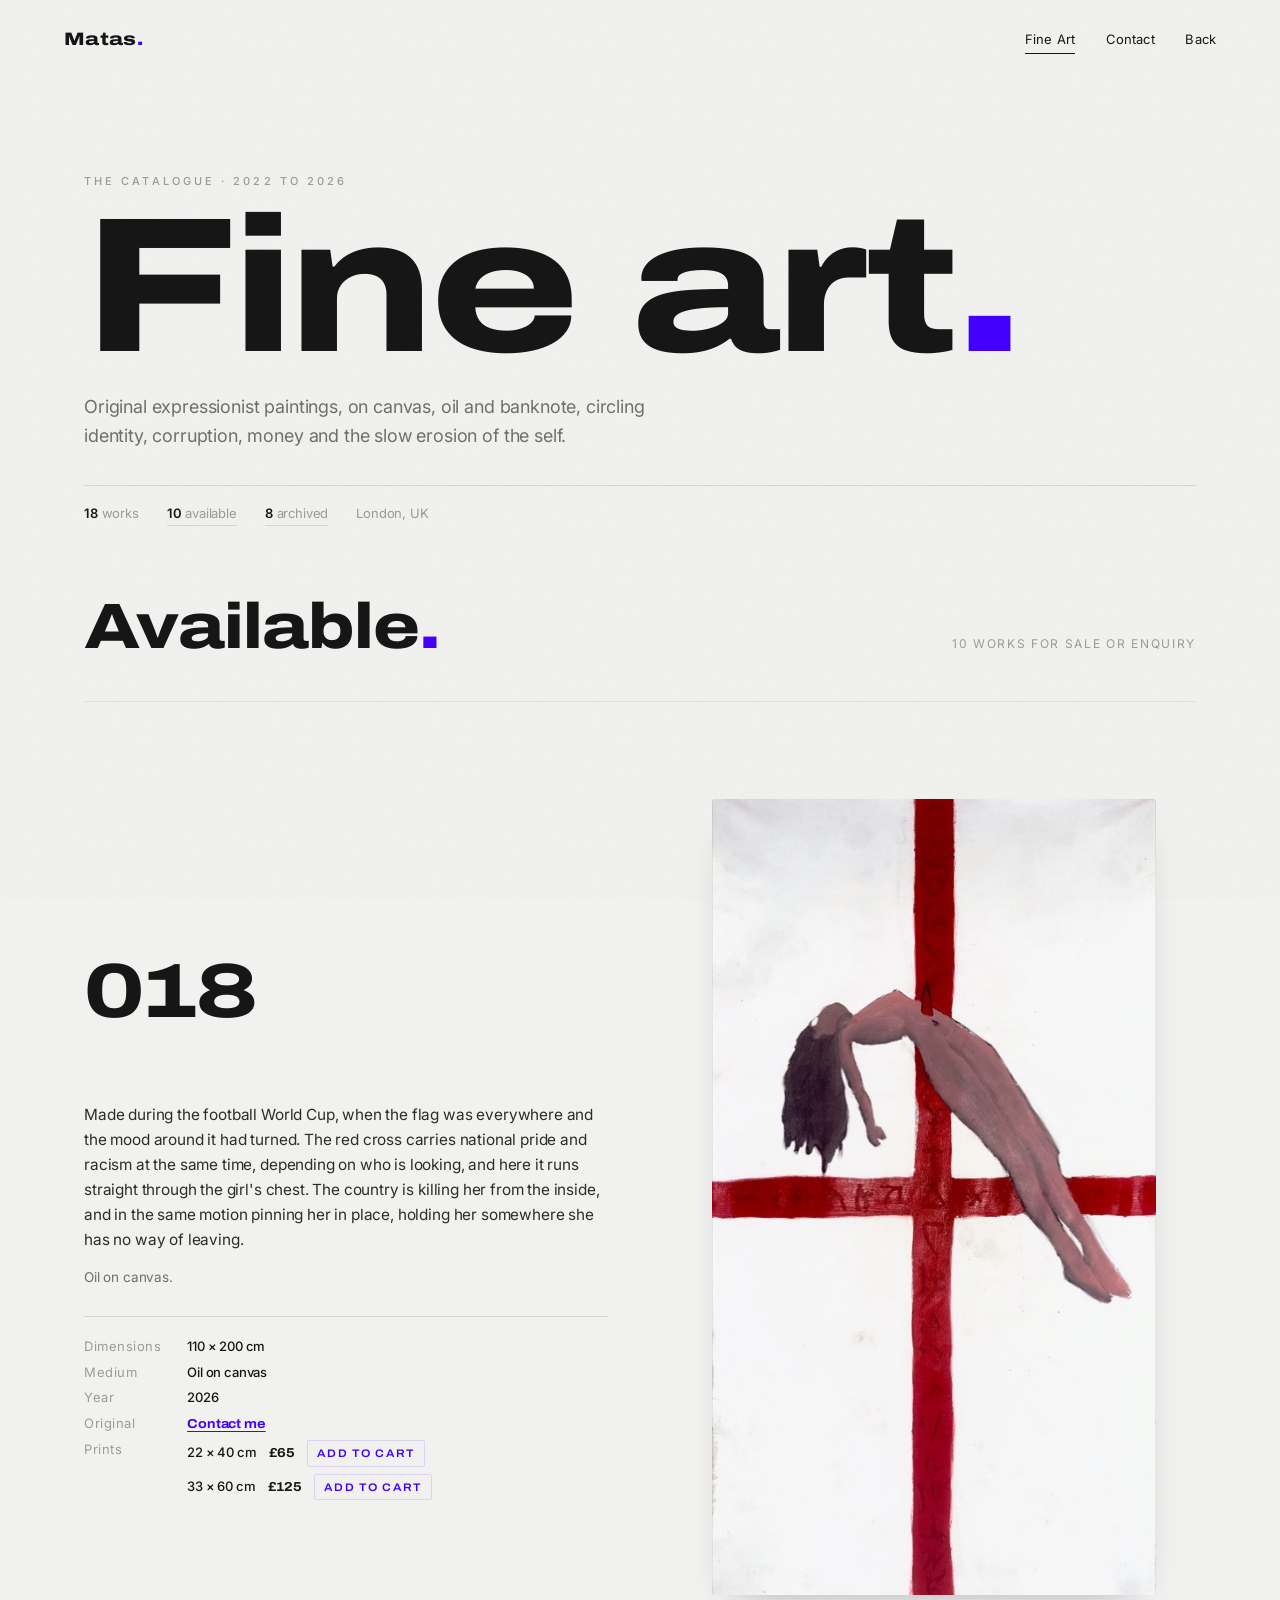
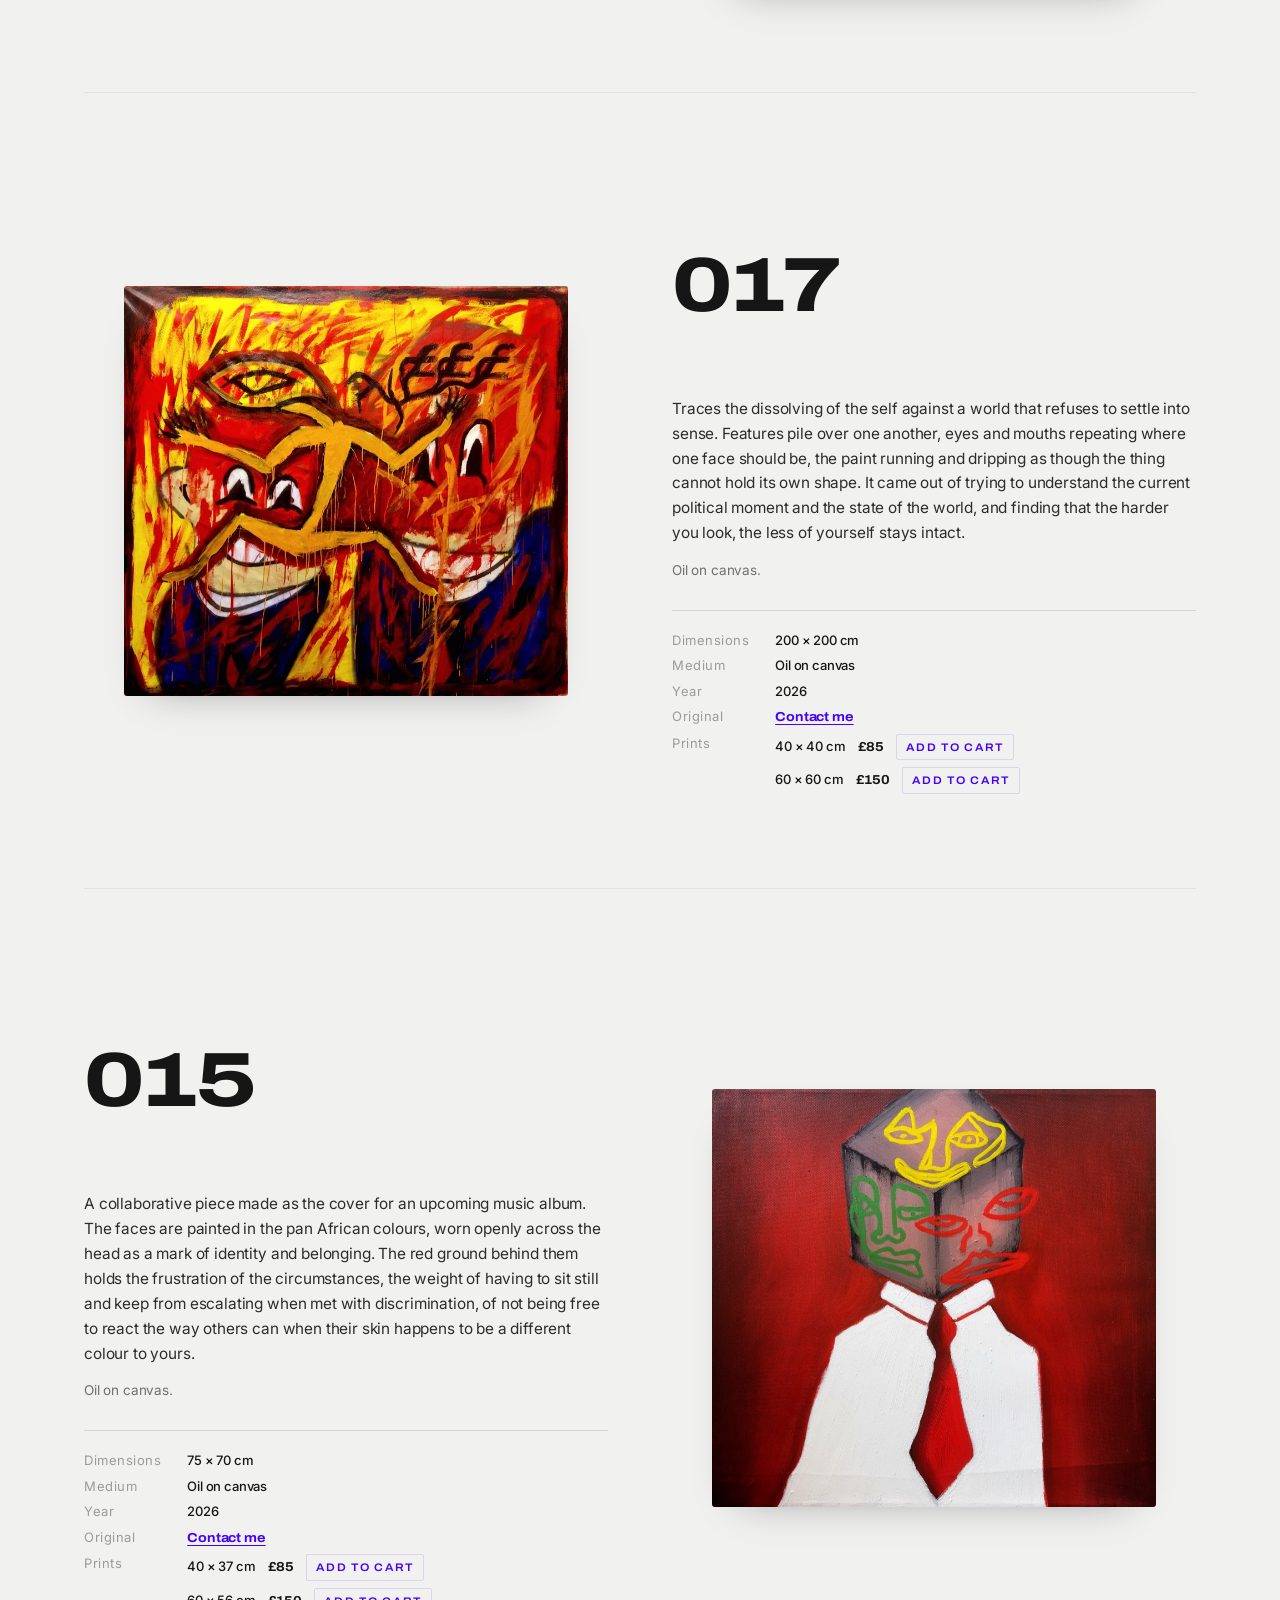
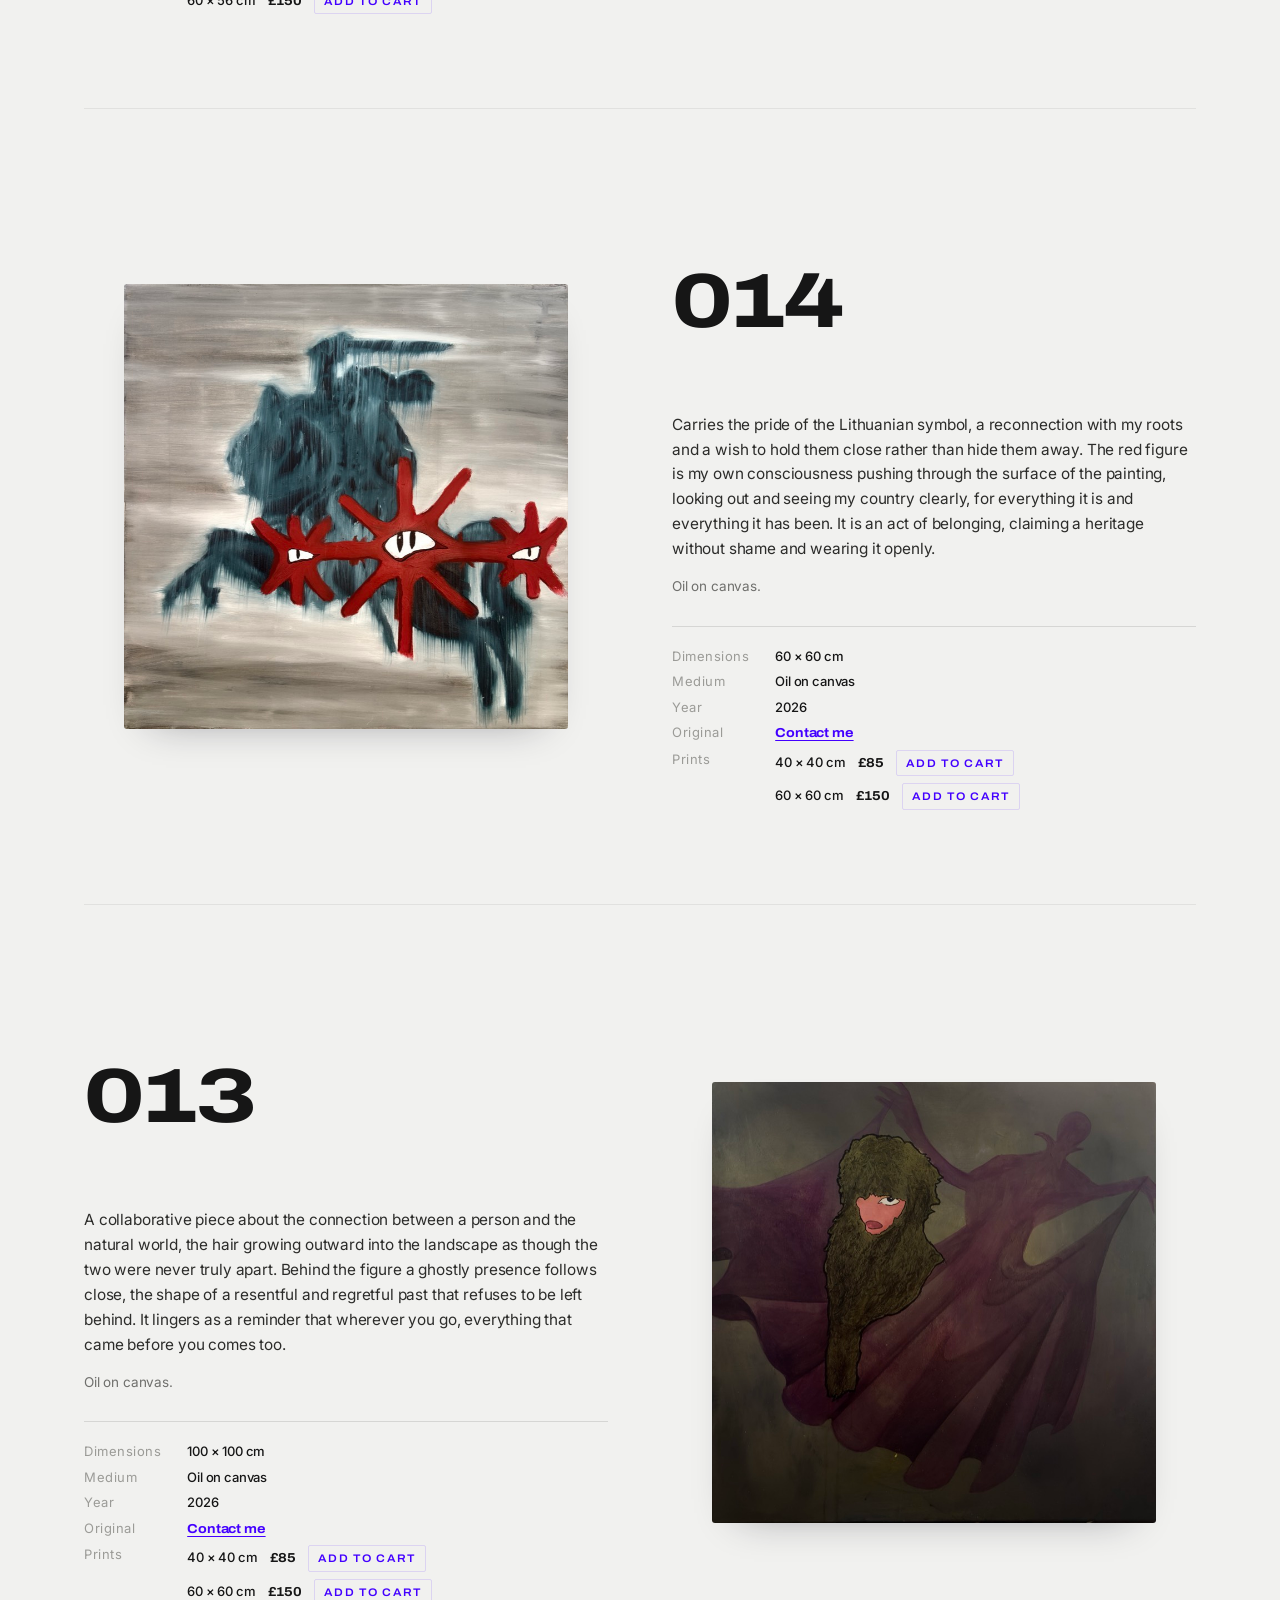
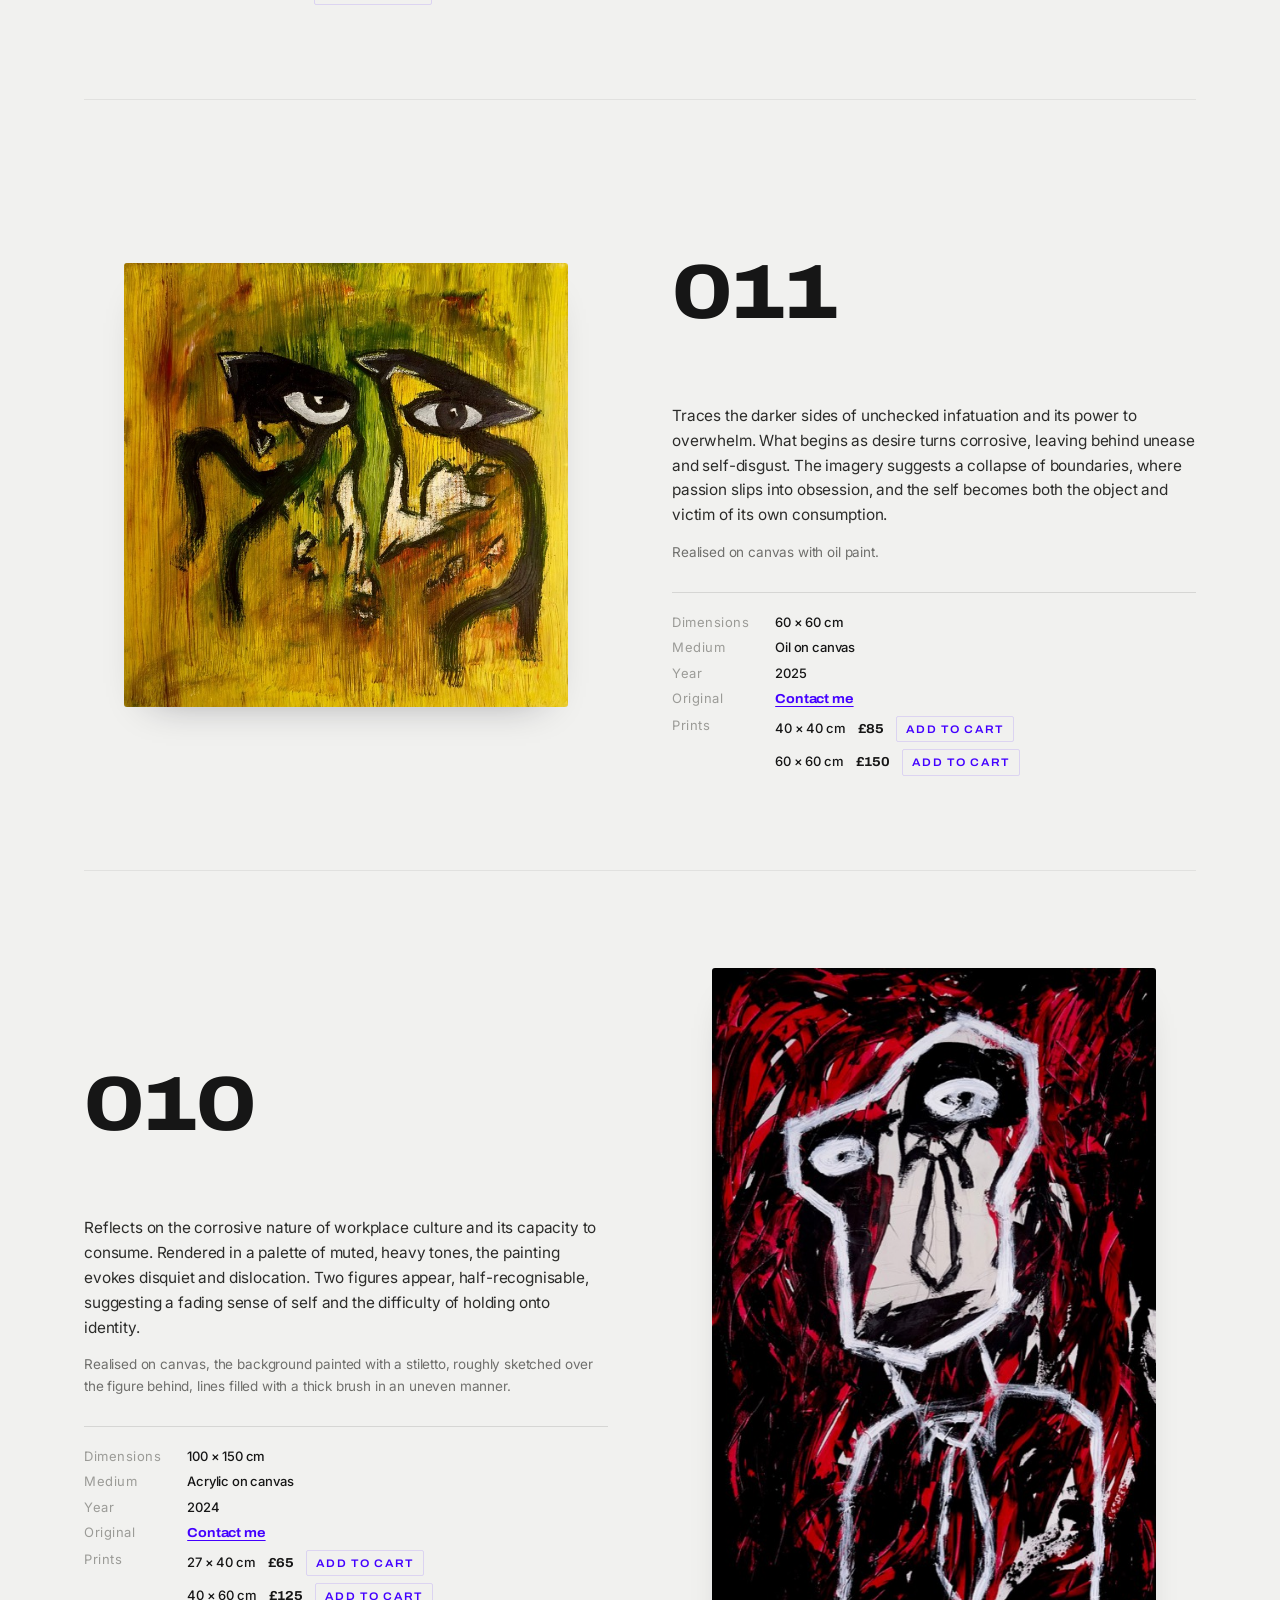
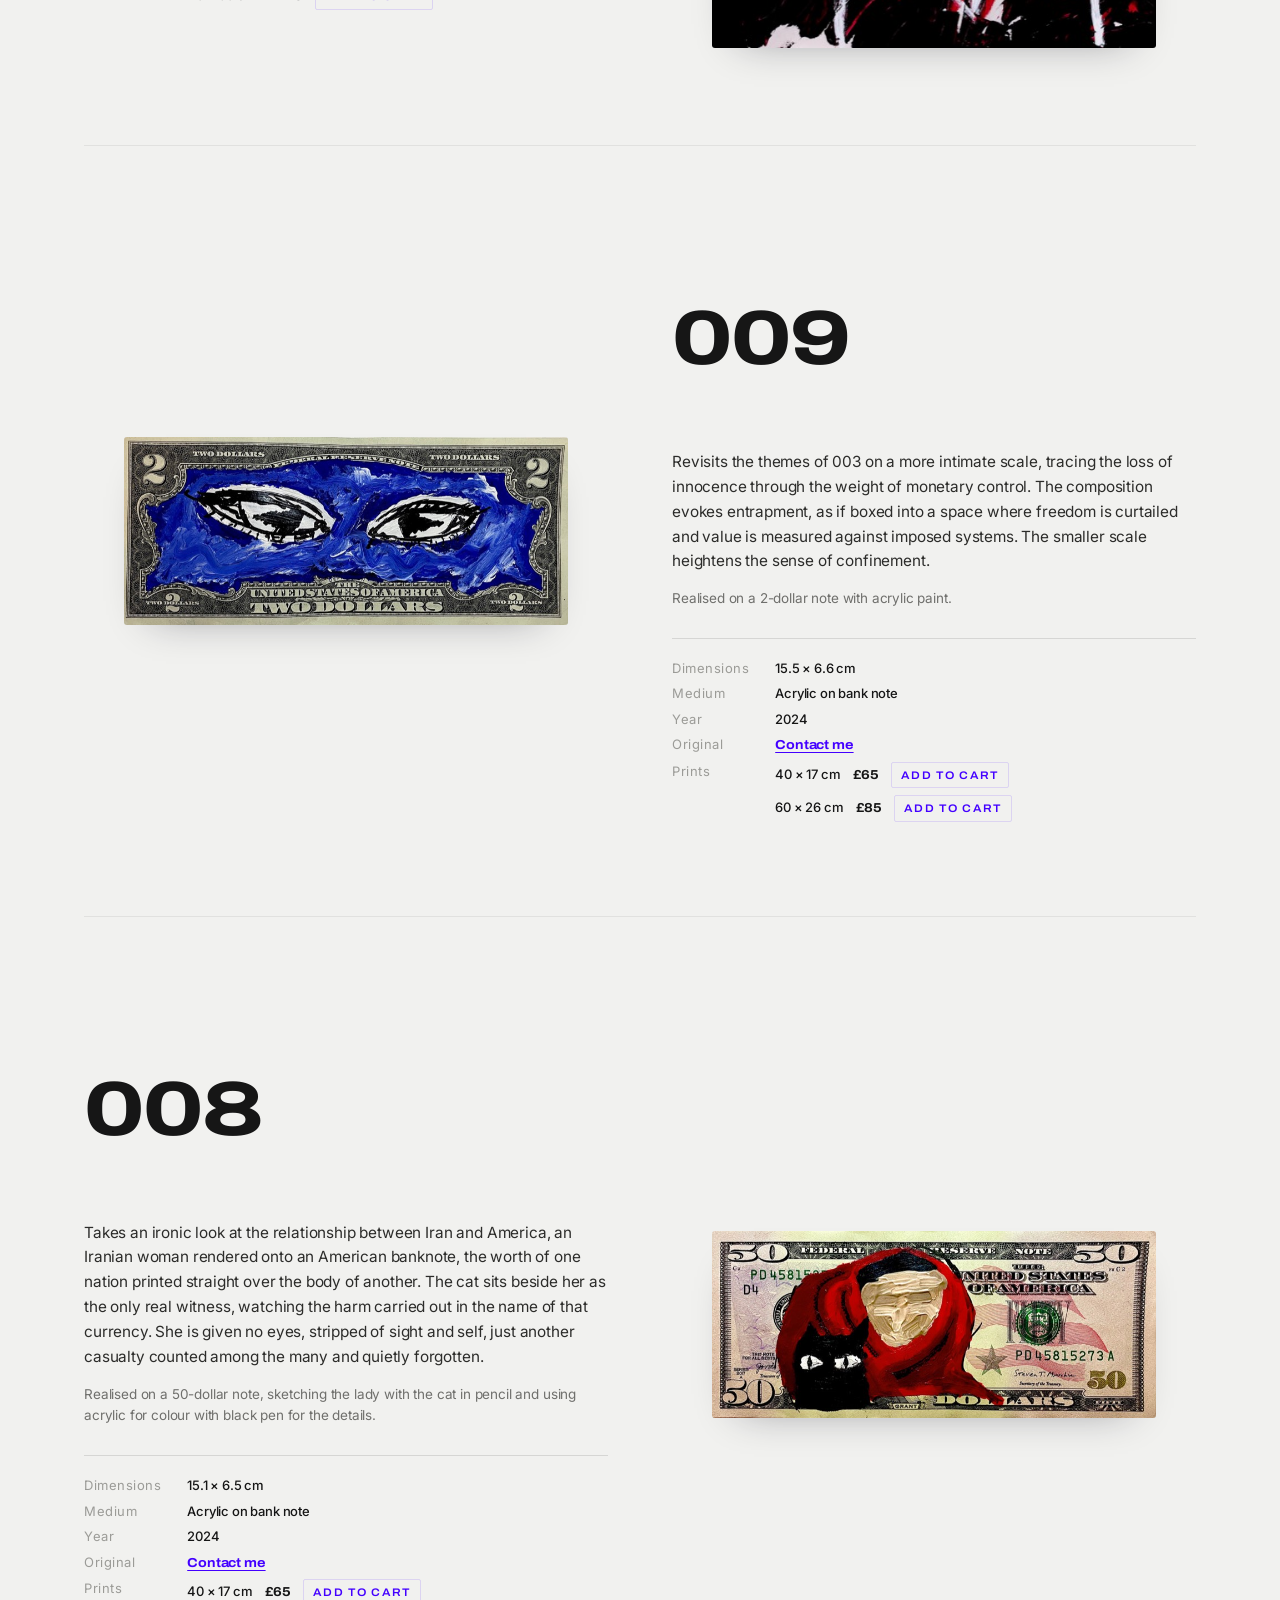
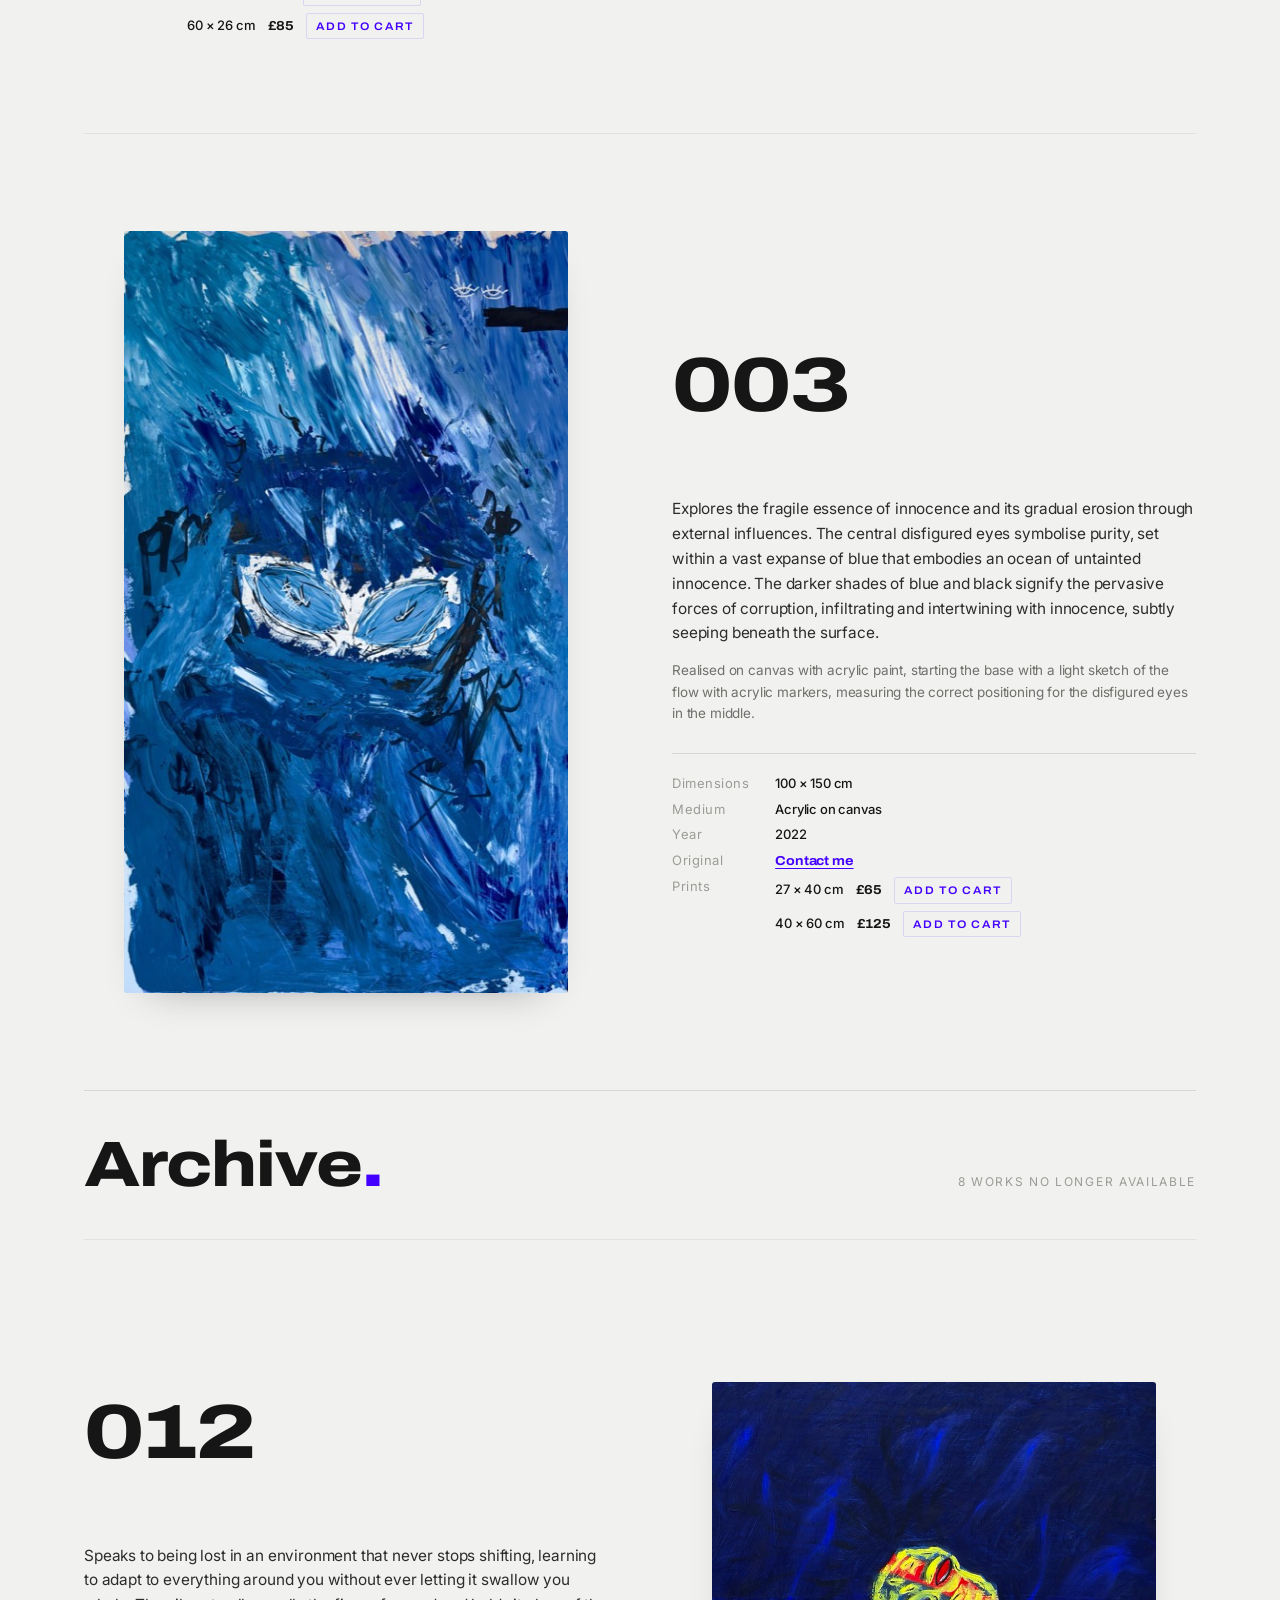
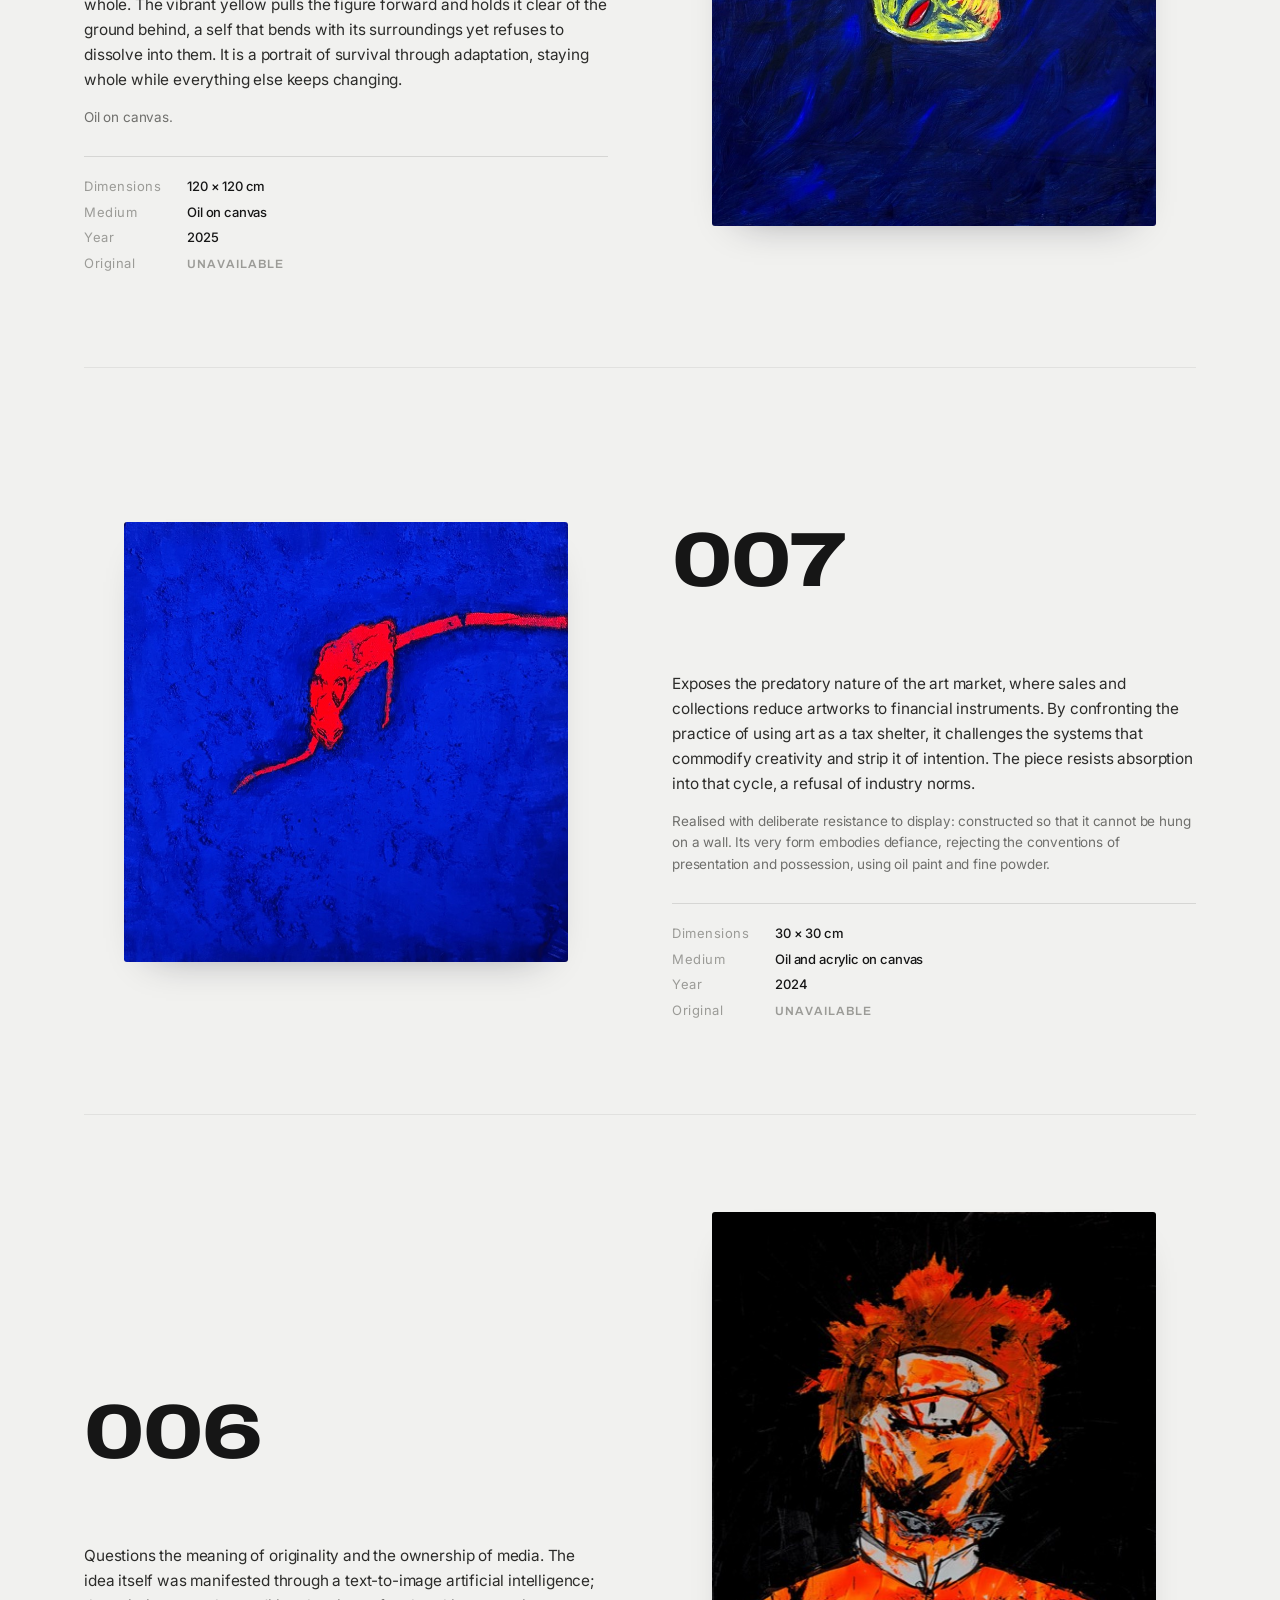
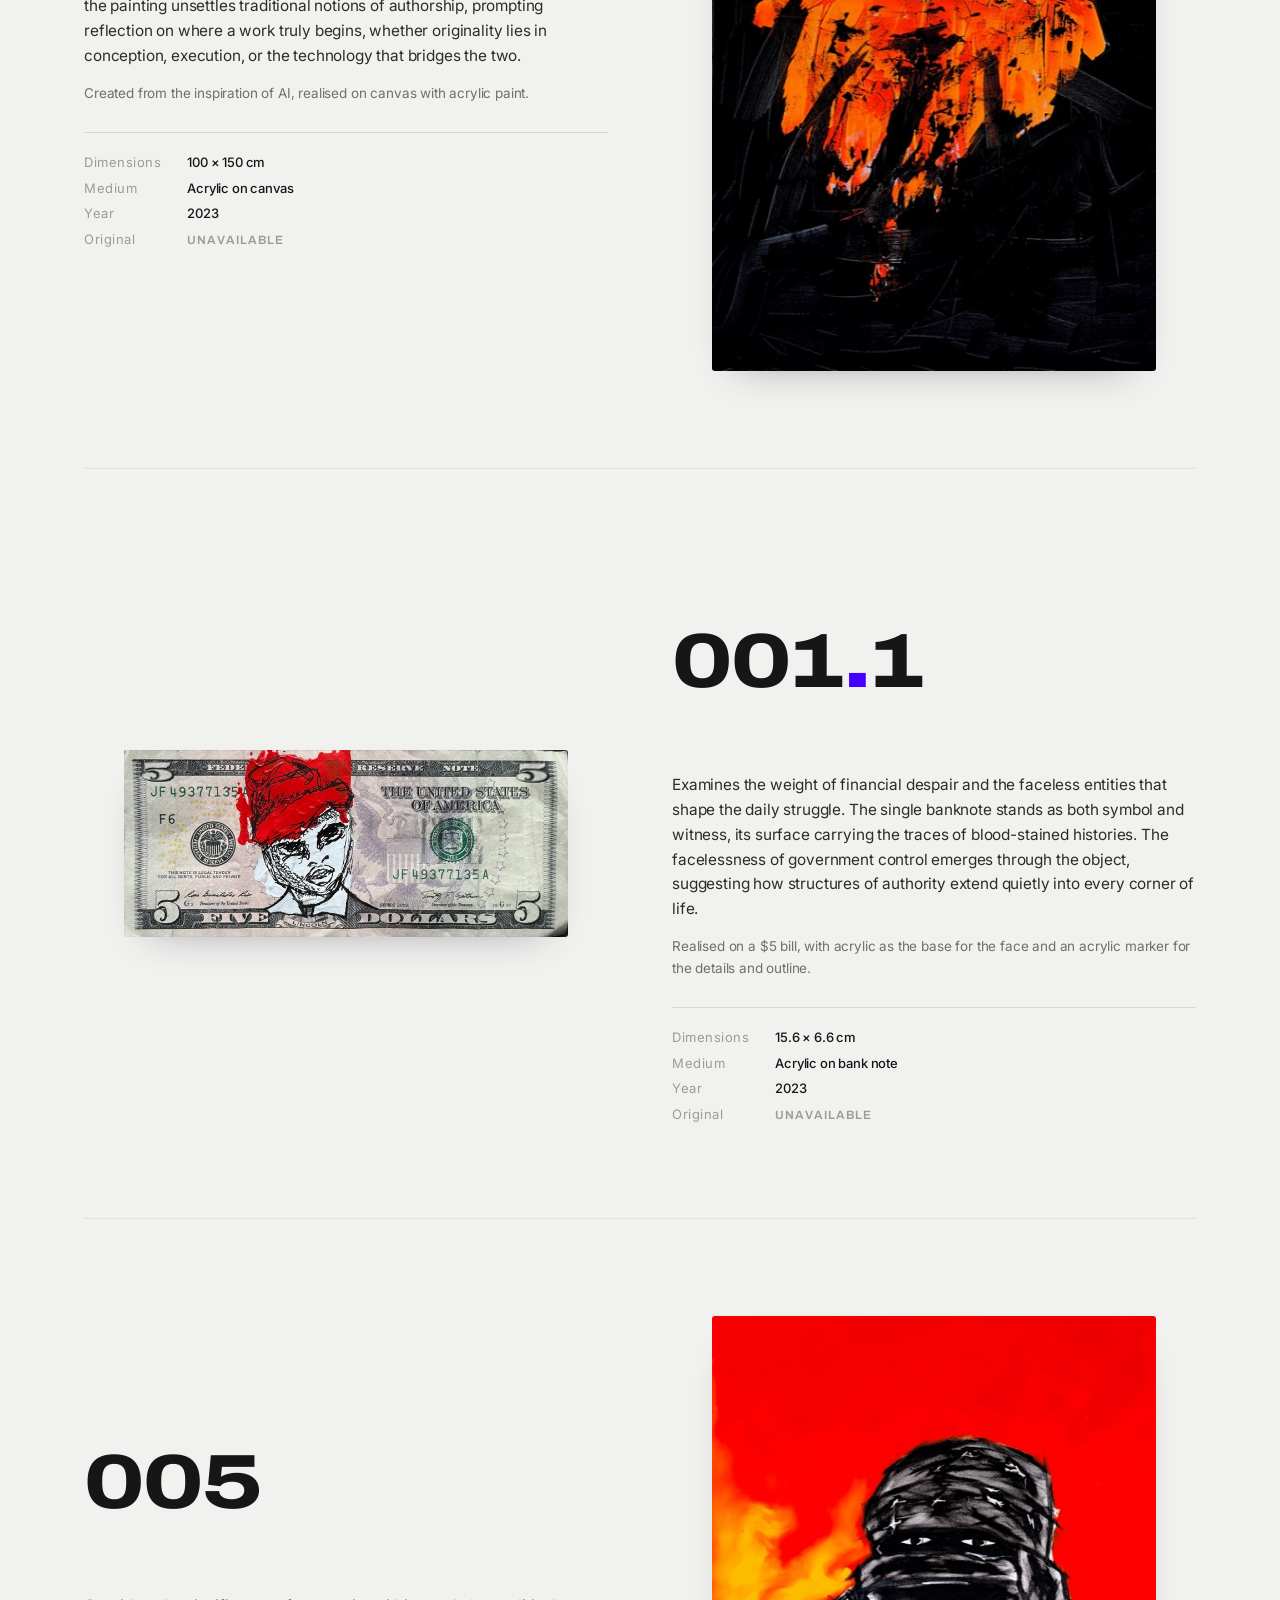
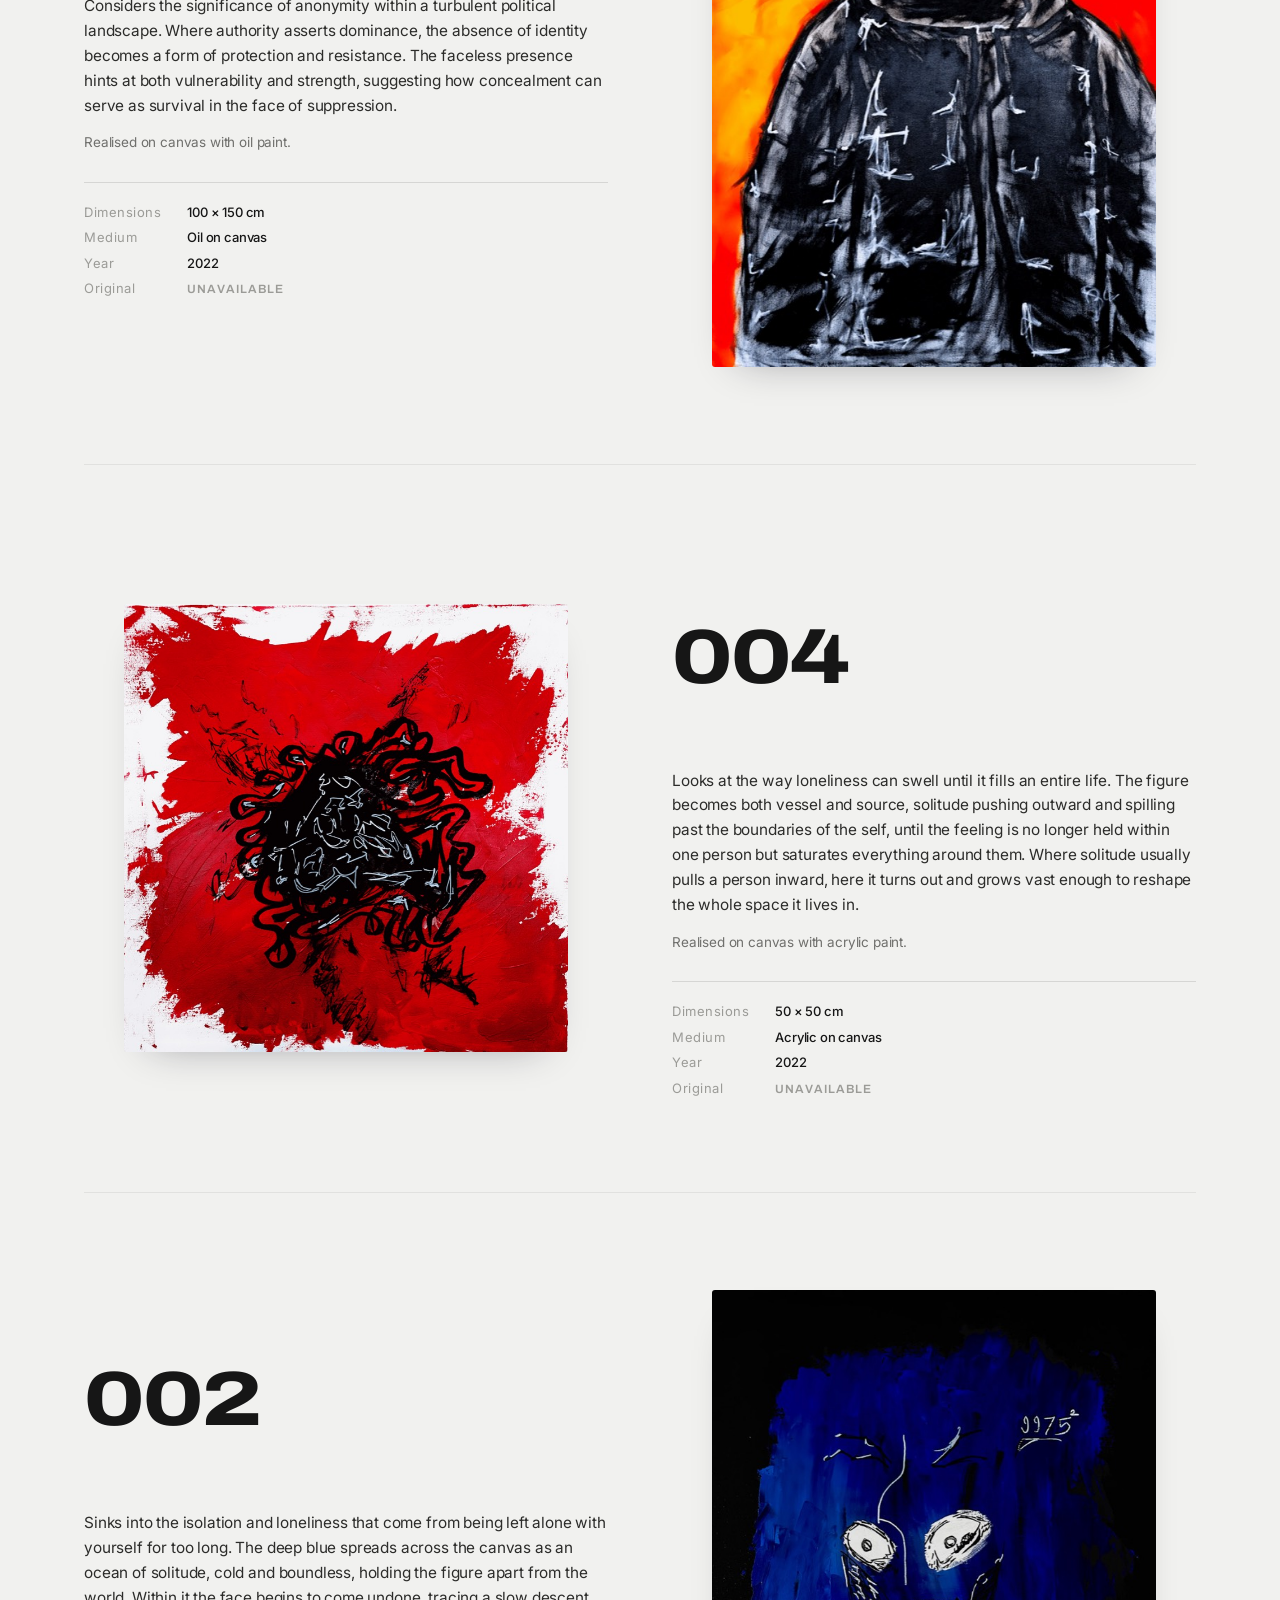
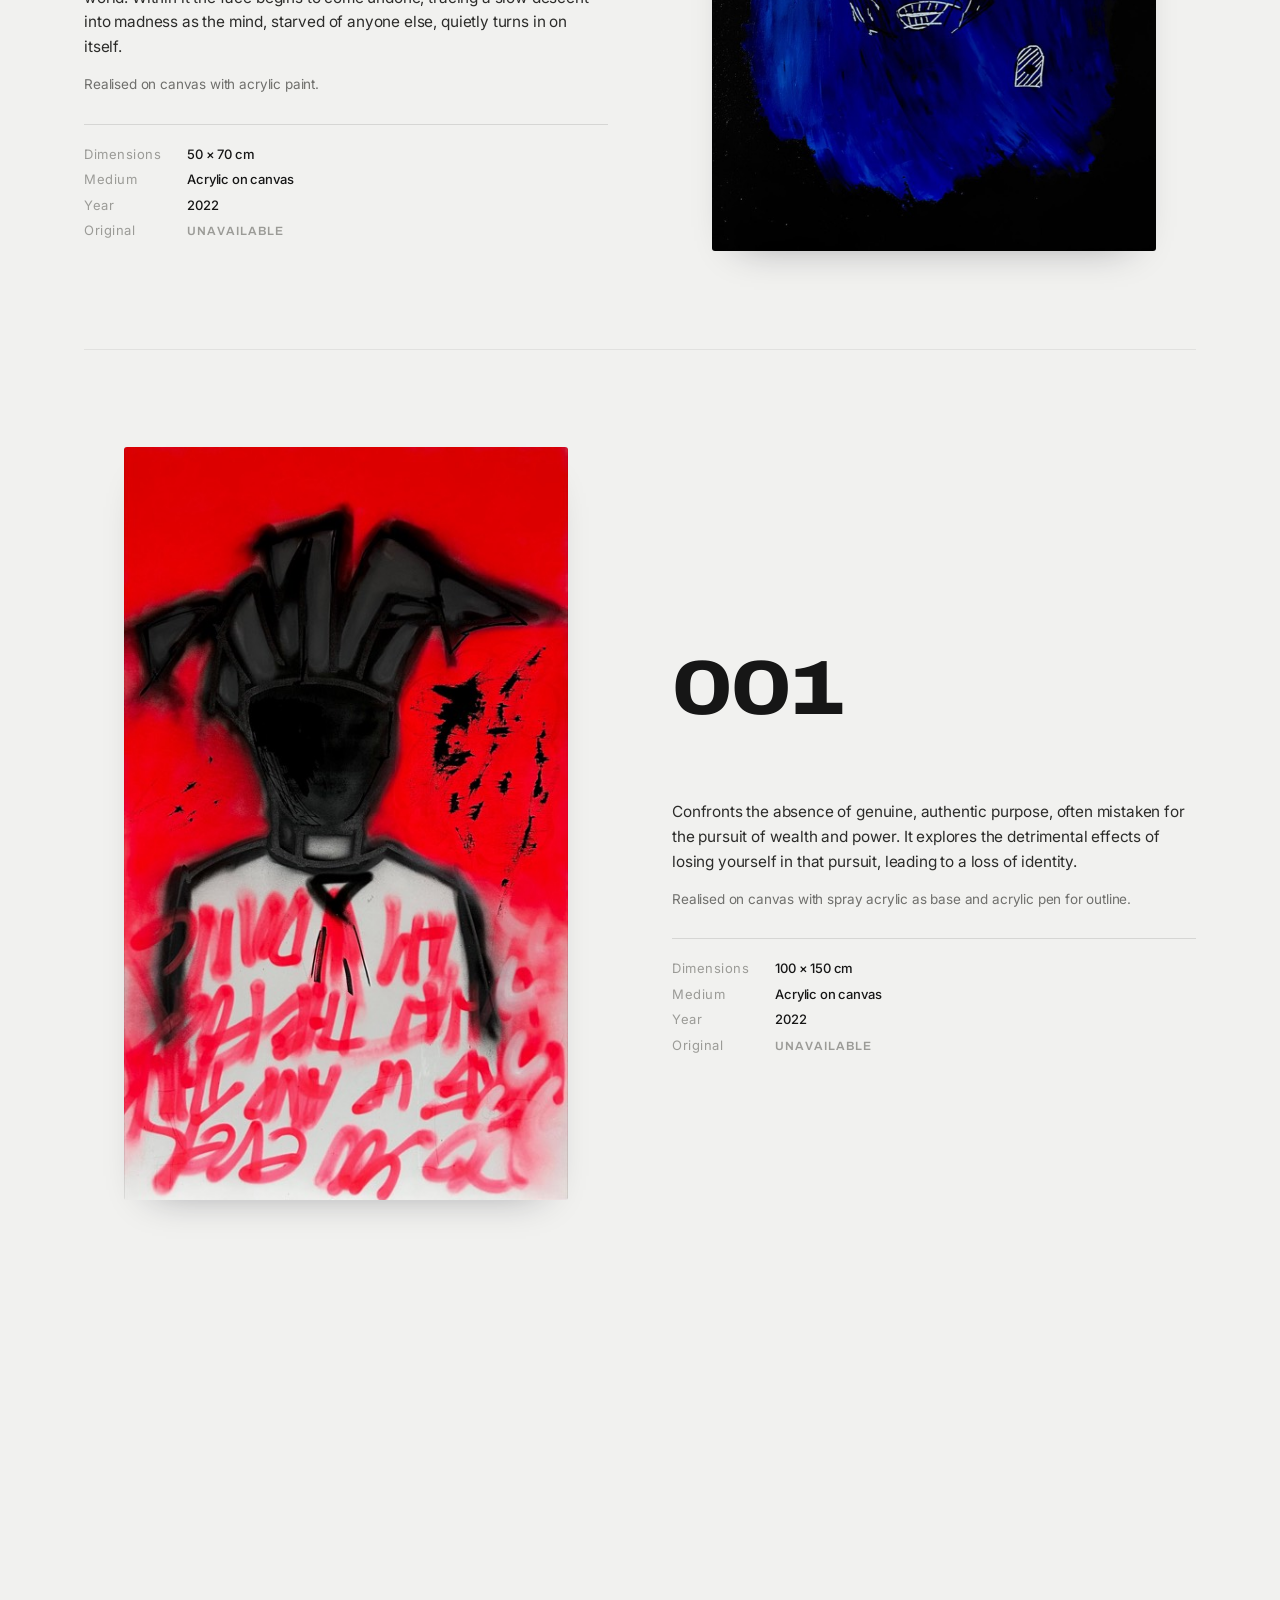
==== art.html @ 2c416d6d "Load paintings fast: 800px copies for the gallery, fade panels in once loaded The 3D gallery showed " ====
<!doctype html>
<html lang="en">
<head>
<meta charset="utf-8">
<meta name="viewport" content="width=device-width, initial-scale=1">
<title>Catalogue — 18 Original Paintings by Matas | London Fine Artist</title>
<meta name="description" content="All 18 original paintings by Matas, London-based fine artist. Oil and acrylic on canvas and banknotes, 2022 to 2026, with dimensions and availability.">
<link rel="canonical" href="https://mat4s.com/art.html">
<meta name="robots" content="index, follow, max-image-preview:large">
<meta name="author" content="Matas">
<meta name="theme-color" content="#4300ff">
<meta name="apple-mobile-web-app-status-bar-style" content="black-translucent">
<meta property="og:type" content="website">
<meta property="og:site_name" content="Matas — Fine Art">
<meta property="og:title" content="Catalogue — 18 Original Paintings by Matas | London Fine Artist">
<meta property="og:description" content="All 18 original paintings by Matas, London-based fine artist. Oil and acrylic on canvas and banknotes, 2022 to 2026, with dimensions and availability.">
<meta property="og:url" content="https://mat4s.com/art.html">
<meta property="og:image" content="https://mat4s.com/assets/img-new-10.jpg">
<meta property="og:image:alt" content="Painting by Matas, London-based fine artist">
<meta property="og:locale" content="en_GB">
<meta name="twitter:card" content="summary_large_image">
<meta name="twitter:title" content="Catalogue — 18 Original Paintings by Matas | London Fine Artist">
<meta name="twitter:description" content="All 18 original paintings by Matas, London-based fine artist. Oil and acrylic on canvas and banknotes, 2022 to 2026, with dimensions and availability.">
<meta name="twitter:image" content="https://mat4s.com/assets/img-new-10.jpg">
<link rel="icon" href="favicon.svg" type="image/svg+xml">
<link rel="icon" href="favicon-32.png" sizes="32x32" type="image/png">
<link rel="icon" href="icon-512.png" sizes="512x512" type="image/png">
<link rel="apple-touch-icon" href="apple-touch-icon.png">
<link rel="preconnect" href="https://fonts.googleapis.com"><link rel="preconnect" href="https://fonts.gstatic.com" crossorigin><link href="https://fonts.googleapis.com/css2?family=Archivo:wdth,wght@100..125,500..900&family=Inter:wght@400;500;600&display=swap" rel="stylesheet">
<link rel="stylesheet" href="styles.css?v=mvtrc8kt">
</head>
<script type="application/ld+json">{"@context":"https://schema.org","@type":"CollectionPage","name":"Fine Art Catalogue","description":"The complete catalogue of 18 original paintings by Matas.","url":"https://mat4s.com/art.html","inLanguage":"en-GB","author":{"@type":"Person","name":"Matas"},"mainEntity":{"@type":"ItemList","numberOfItems":18,"itemListElement":[{"@type":"ListItem","position":1,"item":{"@type":"VisualArtwork","name":"Work 018","image":"https://mat4s.com/assets/img-new-11.jpg","creator":{"@type":"Person","name":"Matas"},"artform":"Painting","artMedium":"Oil on canvas","dateCreated":"2026","size":"110 × 200 cm","abstract":"Made during the football World Cup, when the flag was everywhere and the mood around it had turned. The red cross carries national pride and racism at the same time, depending on who is looking, and here it runs straight through the girl's chest. The country is killing her from the inside, and in the same motion pinning her in place, holding her somewhere she has no way of leaving.","offers":{"@type":"Offer","availability":"https://schema.org/InStock","url":"https://mat4s.com/art.html","seller":{"@type":"Person","name":"Matas"}}}},{"@type":"ListItem","position":2,"item":{"@type":"VisualArtwork","name":"Work 017","image":"https://mat4s.com/assets/img-new-10.jpg","creator":{"@type":"Person","name":"Matas"},"artform":"Painting","artMedium":"Oil on canvas","dateCreated":"2026","size":"200 × 200 cm","abstract":"Traces the dissolving of the self against a world that refuses to settle into sense. Features pile over one another, eyes and mouths repeating where one face should be, the paint running and dripping as though the thing cannot hold its own shape. It came out of trying to understand the current political moment and the state of the world, and finding that the harder you look, the less of yourself stays intact.","offers":{"@type":"Offer","availability":"https://schema.org/InStock","url":"https://mat4s.com/art.html","seller":{"@type":"Person","name":"Matas"}}}},{"@type":"ListItem","position":3,"item":{"@type":"VisualArtwork","name":"Work 015","image":"https://mat4s.com/assets/img-new-08.jpg","creator":{"@type":"Person","name":"Matas"},"artform":"Painting","artMedium":"Oil on canvas","dateCreated":"2026","size":"75 × 70 cm","abstract":"A collaborative piece made as the cover for an upcoming music album. The faces are painted in the pan African colours, worn openly across the head as a mark of identity and belonging. The red ground behind them holds the frustration of the circumstances, the weight of having to sit still and keep from escalating when met with discrimination, of not being free to react the way others can when their skin happens to be a different colour to yours.","offers":{"@type":"Offer","availability":"https://schema.org/InStock","url":"https://mat4s.com/art.html","seller":{"@type":"Person","name":"Matas"}}}},{"@type":"ListItem","position":4,"item":{"@type":"VisualArtwork","name":"Work 014","image":"https://mat4s.com/assets/img-new-07.jpg","creator":{"@type":"Person","name":"Matas"},"artform":"Painting","artMedium":"Oil on canvas","dateCreated":"2026","size":"60 × 60 cm","abstract":"Carries the pride of the Lithuanian symbol, a reconnection with my roots and a wish to hold them close rather than hide them away. The red figure is my own consciousness pushing through the surface of the painting, looking out and seeing my country clearly, for everything it is and everything it has been. It is an act of belonging, claiming a heritage without shame and wearing it openly.","offers":{"@type":"Offer","availability":"https://schema.org/InStock","url":"https://mat4s.com/art.html","seller":{"@type":"Person","name":"Matas"}}}},{"@type":"ListItem","position":5,"item":{"@type":"VisualArtwork","name":"Work 013","image":"https://mat4s.com/assets/img-new-06.jpg","creator":{"@type":"Person","name":"Matas"},"artform":"Painting","artMedium":"Oil on canvas","dateCreated":"2026","size":"100 × 100 cm","abstract":"A collaborative piece about the connection between a person and the natural world, the hair growing outward into the landscape as though the two were never truly apart. Behind the figure a ghostly presence follows close, the shape of a resentful and regretful past that refuses to be left behind. It lingers as a reminder that wherever you go, everything that came before you comes too.","offers":{"@type":"Offer","availability":"https://schema.org/InStock","url":"https://mat4s.com/art.html","seller":{"@type":"Person","name":"Matas"}}}},{"@type":"ListItem","position":6,"item":{"@type":"VisualArtwork","name":"Work 012","image":"https://mat4s.com/assets/img-new-05.jpg","creator":{"@type":"Person","name":"Matas"},"artform":"Painting","artMedium":"Oil on canvas","dateCreated":"2025","size":"120 × 120 cm","abstract":"Speaks to being lost in an environment that never stops shifting, learning to adapt to everything around you without ever letting it swallow you whole. The vibrant yellow pulls the figure forward and holds it clear of the ground behind, a self that bends with its surroundings yet refuses to dissolve into them. It is a portrait of survival through adaptation, staying whole while everything else keeps changing.","offers":{"@type":"Offer","availability":"https://schema.org/SoldOut","url":"https://mat4s.com/art.html","seller":{"@type":"Person","name":"Matas"}}}},{"@type":"ListItem","position":7,"item":{"@type":"VisualArtwork","name":"Work 011","image":"https://mat4s.com/assets/img-b01cbe59-e2d8-43f0-8ff6-9f8cd67b78cc.jpg","creator":{"@type":"Person","name":"Matas"},"artform":"Painting","artMedium":"Oil on canvas","dateCreated":"2025","size":"60 × 60 cm","abstract":"Traces the darker sides of unchecked infatuation and its power to overwhelm. What begins as desire turns corrosive, leaving behind unease and self-disgust. The imagery suggests a collapse of boundaries, where passion slips into obsession, and the self becomes both the object and victim of its own consumption.","offers":{"@type":"Offer","availability":"https://schema.org/InStock","price":"725","priceCurrency":"GBP","url":"https://mat4s.com/art.html","seller":{"@type":"Person","name":"Matas"}}}},{"@type":"ListItem","position":8,"item":{"@type":"VisualArtwork","name":"Work 010","image":"https://mat4s.com/assets/img-d51b01d7-4450-4bf9-b7cd-f0d9324e289b.jpg","creator":{"@type":"Person","name":"Matas"},"artform":"Painting","artMedium":"Acrylic on canvas","dateCreated":"2024","size":"100 × 150 cm","abstract":"Reflects on the corrosive nature of workplace culture and its capacity to consume. Rendered in a palette of muted, heavy tones, the painting evokes disquiet and dislocation. Two figures appear, half-recognisable, suggesting a fading sense of self and the difficulty of holding onto identity.","offers":{"@type":"Offer","availability":"https://schema.org/InStock","price":"1100","priceCurrency":"GBP","url":"https://mat4s.com/art.html","seller":{"@type":"Person","name":"Matas"}}}},{"@type":"ListItem","position":9,"item":{"@type":"VisualArtwork","name":"Work 009","image":"https://mat4s.com/assets/img-8b59a1f1-c239-43d4-9979-f3254cedb56a.jpg","creator":{"@type":"Person","name":"Matas"},"artform":"Painting","artMedium":"Acrylic on bank note","dateCreated":"2024","size":"15.5 × 6.6 cm","abstract":"Revisits the themes of 003 on a more intimate scale, tracing the loss of innocence through the weight of monetary control. The composition evokes entrapment, as if boxed into a space where freedom is curtailed and value is measured against imposed systems. The smaller scale heightens the sense of confinement.","offers":{"@type":"Offer","availability":"https://schema.org/InStock","price":"275","priceCurrency":"GBP","url":"https://mat4s.com/art.html","seller":{"@type":"Person","name":"Matas"}}}},{"@type":"ListItem","position":10,"item":{"@type":"VisualArtwork","name":"Work 008","image":"https://mat4s.com/assets/img-81e28c86-865a-480e-8396-a0b910a30fb2.jpg","creator":{"@type":"Person","name":"Matas"},"artform":"Painting","artMedium":"Acrylic on bank note","dateCreated":"2024","size":"15.1 × 6.5 cm","abstract":"Takes an ironic look at the relationship between Iran and America, an Iranian woman rendered onto an American banknote, the worth of one nation printed straight over the body of another. The cat sits beside her as the only real witness, watching the harm carried out in the name of that currency. She is given no eyes, stripped of sight and self, just another casualty counted among the many and quietly forgotten.","offers":{"@type":"Offer","availability":"https://schema.org/InStock","price":"375","priceCurrency":"GBP","url":"https://mat4s.com/art.html","seller":{"@type":"Person","name":"Matas"}}}},{"@type":"ListItem","position":11,"item":{"@type":"VisualArtwork","name":"Work 007","image":"https://mat4s.com/assets/img-9c4986b9-90ee-48c9-8bc0-05dc934ac0ad.jpg","creator":{"@type":"Person","name":"Matas"},"artform":"Painting","artMedium":"Oil and acrylic on canvas","dateCreated":"2024","size":"30 × 30 cm","abstract":"Exposes the predatory nature of the art market, where sales and collections reduce artworks to financial instruments. By confronting the practice of using art as a tax shelter, it challenges the systems that commodify creativity and strip it of intention. The piece resists absorption into that cycle, a refusal of industry norms.","offers":{"@type":"Offer","availability":"https://schema.org/SoldOut","url":"https://mat4s.com/art.html","seller":{"@type":"Person","name":"Matas"}}}},{"@type":"ListItem","position":12,"item":{"@type":"VisualArtwork","name":"Work 006","image":"https://mat4s.com/assets/img-8d0863b2-504a-43ad-9a31-b4f67ece96c8.jpg","creator":{"@type":"Person","name":"Matas"},"artform":"Painting","artMedium":"Acrylic on canvas","dateCreated":"2023","size":"100 × 150 cm","abstract":"Questions the meaning of originality and the ownership of media. The idea itself was manifested through a text-to-image artificial intelligence; the painting unsettles traditional notions of authorship, prompting reflection on where a work truly begins, whether originality lies in conception, execution, or the technology that bridges the two.","offers":{"@type":"Offer","availability":"https://schema.org/SoldOut","url":"https://mat4s.com/art.html","seller":{"@type":"Person","name":"Matas"}}}},{"@type":"ListItem","position":13,"item":{"@type":"VisualArtwork","name":"Work 001.1","image":"https://mat4s.com/assets/img-a86574f8-7e68-40d0-95b6-8b289221bf09.jpg","creator":{"@type":"Person","name":"Matas"},"artform":"Painting","artMedium":"Acrylic on bank note","dateCreated":"2023","size":"15.6 × 6.6 cm","abstract":"Examines the weight of financial despair and the faceless entities that shape the daily struggle. The single banknote stands as both symbol and witness, its surface carrying the traces of blood-stained histories. The facelessness of government control emerges through the object, suggesting how structures of authority extend quietly into every corner of life.","offers":{"@type":"Offer","availability":"https://schema.org/SoldOut","url":"https://mat4s.com/art.html","seller":{"@type":"Person","name":"Matas"}}}},{"@type":"ListItem","position":14,"item":{"@type":"VisualArtwork","name":"Work 005","image":"https://mat4s.com/assets/img-a5b54075-f5e3-4a4c-98c6-930391dec989.jpg","creator":{"@type":"Person","name":"Matas"},"artform":"Painting","artMedium":"Oil on canvas","dateCreated":"2022","size":"100 × 150 cm","abstract":"Considers the significance of anonymity within a turbulent political landscape. Where authority asserts dominance, the absence of identity becomes a form of protection and resistance. The faceless presence hints at both vulnerability and strength, suggesting how concealment can serve as survival in the face of suppression.","offers":{"@type":"Offer","availability":"https://schema.org/SoldOut","url":"https://mat4s.com/art.html","seller":{"@type":"Person","name":"Matas"}}}},{"@type":"ListItem","position":15,"item":{"@type":"VisualArtwork","name":"Work 004","image":"https://mat4s.com/assets/img-8cd8e54d-08d6-4fa5-ba80-a523fd7424c2.jpg","creator":{"@type":"Person","name":"Matas"},"artform":"Painting","artMedium":"Acrylic on canvas","dateCreated":"2022","size":"50 × 50 cm","abstract":"Looks at the way loneliness can swell until it fills an entire life. The figure becomes both vessel and source, solitude pushing outward and spilling past the boundaries of the self, until the feeling is no longer held within one person but saturates everything around them. Where solitude usually pulls a person inward, here it turns out and grows vast enough to reshape the whole space it lives in.","offers":{"@type":"Offer","availability":"https://schema.org/SoldOut","url":"https://mat4s.com/art.html","seller":{"@type":"Person","name":"Matas"}}}},{"@type":"ListItem","position":16,"item":{"@type":"VisualArtwork","name":"Work 003","image":"https://mat4s.com/assets/img-cd3be181-369c-4c3b-9103-0a0d3c45fcec.jpg","creator":{"@type":"Person","name":"Matas"},"artform":"Painting","artMedium":"Acrylic on canvas","dateCreated":"2022","size":"100 × 150 cm","abstract":"Explores the fragile essence of innocence and its gradual erosion through external influences. The central disfigured eyes symbolise purity, set within a vast expanse of blue that embodies an ocean of untainted innocence. The darker shades of blue and black signify the pervasive forces of corruption, infiltrating and intertwining with innocence, subtly seeping beneath the surface.","offers":{"@type":"Offer","availability":"https://schema.org/InStock","price":"1250","priceCurrency":"GBP","url":"https://mat4s.com/art.html","seller":{"@type":"Person","name":"Matas"}}}},{"@type":"ListItem","position":17,"item":{"@type":"VisualArtwork","name":"Work 002","image":"https://mat4s.com/assets/img-45a74f5e-d016-427e-a1b7-248f466e1ce7.jpg","creator":{"@type":"Person","name":"Matas"},"artform":"Painting","artMedium":"Acrylic on canvas","dateCreated":"2022","size":"50 × 70 cm","abstract":"Sinks into the isolation and loneliness that come from being left alone with yourself for too long. The deep blue spreads across the canvas as an ocean of solitude, cold and boundless, holding the figure apart from the world. Within it the face begins to come undone, tracing a slow descent into madness as the mind, starved of anyone else, quietly turns in on itself.","offers":{"@type":"Offer","availability":"https://schema.org/SoldOut","url":"https://mat4s.com/art.html","seller":{"@type":"Person","name":"Matas"}}}},{"@type":"ListItem","position":18,"item":{"@type":"VisualArtwork","name":"Work 001","image":"https://mat4s.com/assets/img-b364f682-e3d1-416a-80cf-90b556a73d99.jpg","creator":{"@type":"Person","name":"Matas"},"artform":"Painting","artMedium":"Acrylic on canvas","dateCreated":"2022","size":"100 × 150 cm","abstract":"Confronts the absence of genuine, authentic purpose, often mistaken for the pursuit of wealth and power. It explores the detrimental effects of losing yourself in that pursuit, leading to a loss of identity.","offers":{"@type":"Offer","availability":"https://schema.org/SoldOut","url":"https://mat4s.com/art.html","seller":{"@type":"Person","name":"Matas"}}}}]}}</script>
<body>
<header class="site-head">
  <a class="brand" href="index.html">Matas<span class="dot">.</span></a>
  <nav class="nav" aria-label="Primary">
    <a href="art.html" aria-current="page">Fine&nbsp;Art</a>
    
    <a href="mailto:matas@mail.com">Contact</a>
    <a href="index.html">Back</a>
  </nav>
</header>
<main>
  <section class="gallery-intro">
    <div class="wrap">
      <p class="eyebrow load l1">The catalogue · 2022 to 2026</p>
      <h1 class="load l2">Fine art<span class="dot">.</span><span class="sr-only"> — 18 original paintings by Matas, London</span></h1>
      <p class="sub load l3">Original expressionist paintings, on canvas, oil and banknote, circling identity, corruption, money and the slow erosion of the self.</p>
      <div class="gallery-count load l4">
        <span><b>18</b> works</span>
        <a href="#available"><b>10</b> available</a>
        <a href="#archive"><b>8</b> archived</a>
        <span>London, UK</span>
      </div>
    </div>
  </section>

  <div class="wrap">
    <section class="cat-group" id="available" aria-labelledby="available-head">
      <div class="cat-head reveal">
        <h2 id="available-head">Available<span class="dot">.</span></h2>
        <p class="cat-note">10 works for sale or enquiry</p>
      </div>
      <article class="piece reveal">
        <figure class="piece-media">
          <button class="piece-zoom" type="button" aria-label="Expand work 018"></button>
          <img src="assets/thumbs/img-new-11.jpg" srcset="assets/thumbs/img-new-11.jpg 800w, assets/img-new-11.jpg 836w" sizes="(max-width: 900px) 92vw, 46vw" data-full="assets/img-new-11.jpg" alt="Work 018 by Matas, oil on canvas, 2026, 110 × 200 cm — Made during the football World Cup, when the flag was everywhere and the mood around it had turned." loading="lazy">
        </figure>
        <div class="piece-text">
          <h3 class="piece-num">018<span class="sr-only"> — Oil on canvas, 2026</span></h3>
          <p class="piece-body">Made during the football World Cup, when the flag was everywhere and the mood around it had turned. The red cross carries national pride and racism at the same time, depending on who is looking, and here it runs straight through the girl's chest. The country is killing her from the inside, and in the same motion pinning her in place, holding her somewhere she has no way of leaving.</p>
          <p class="piece-tech">Oil on canvas.</p>
          <dl class="spec">
            <dt>Dimensions</dt><dd>110 × 200 cm</dd>
            <dt>Medium</dt><dd>Oil on canvas</dd>
            <dt>Year</dt><dd>2026</dd>
            <dt>Original</dt><dd><a class="price avail" href="mailto:matas@mail.com">Contact me</a></dd>
            <dt>Prints</dt><dd class="print-opts"><span class="buy-line"><span class="print-size">22 × 40 cm</span> <span class="print-price">£65</span><button class="cart-add" type="button" data-id="print-018-22-40-cm" data-name="Work 018, print" data-detail="22 × 40 cm" data-amount="6500" data-max="10" data-image="assets/img-new-11.jpg">Add to cart</button></span><span class="buy-line"><span class="print-size">33 × 60 cm</span> <span class="print-price">£125</span><button class="cart-add" type="button" data-id="print-018-33-60-cm" data-name="Work 018, print" data-detail="33 × 60 cm" data-amount="12500" data-max="10" data-image="assets/img-new-11.jpg">Add to cart</button></span></dd>
          </dl>
        </div>
      </article>
      <article class="piece reveal">
        <figure class="piece-media">
          <button class="piece-zoom" type="button" aria-label="Expand work 017"></button>
          <img src="assets/thumbs/img-new-10.jpg" srcset="assets/thumbs/img-new-10.jpg 800w, assets/img-new-10.jpg 1500w" sizes="(max-width: 900px) 92vw, 46vw" data-full="assets/img-new-10.jpg" alt="Work 017 by Matas, oil on canvas, 2026, 200 × 200 cm — Traces the dissolving of the self against a world that refuses to settle into sense." loading="lazy">
        </figure>
        <div class="piece-text">
          <h3 class="piece-num">017<span class="sr-only"> — Oil on canvas, 2026</span></h3>
          <p class="piece-body">Traces the dissolving of the self against a world that refuses to settle into sense. Features pile over one another, eyes and mouths repeating where one face should be, the paint running and dripping as though the thing cannot hold its own shape. It came out of trying to understand the current political moment and the state of the world, and finding that the harder you look, the less of yourself stays intact.</p>
          <p class="piece-tech">Oil on canvas.</p>
          <dl class="spec">
            <dt>Dimensions</dt><dd>200 × 200 cm</dd>
            <dt>Medium</dt><dd>Oil on canvas</dd>
            <dt>Year</dt><dd>2026</dd>
            <dt>Original</dt><dd><a class="price avail" href="mailto:matas@mail.com">Contact me</a></dd>
            <dt>Prints</dt><dd class="print-opts"><span class="buy-line"><span class="print-size">40 × 40 cm</span> <span class="print-price">£85</span><button class="cart-add" type="button" data-id="print-017-40-40-cm" data-name="Work 017, print" data-detail="40 × 40 cm" data-amount="8500" data-max="10" data-image="assets/img-new-10.jpg">Add to cart</button></span><span class="buy-line"><span class="print-size">60 × 60 cm</span> <span class="print-price">£150</span><button class="cart-add" type="button" data-id="print-017-60-60-cm" data-name="Work 017, print" data-detail="60 × 60 cm" data-amount="15000" data-max="10" data-image="assets/img-new-10.jpg">Add to cart</button></span></dd>
          </dl>
        </div>
      </article>
      <article class="piece reveal">
        <figure class="piece-media">
          <button class="piece-zoom" type="button" aria-label="Expand work 015"></button>
          <img src="assets/thumbs/img-new-08.jpg" srcset="assets/thumbs/img-new-08.jpg 800w, assets/img-new-08.jpg 1500w" sizes="(max-width: 900px) 92vw, 46vw" data-full="assets/img-new-08.jpg" alt="Work 015 by Matas, oil on canvas, 2026, 75 × 70 cm — A collaborative piece made as the cover for an upcoming music album." loading="lazy">
        </figure>
        <div class="piece-text">
          <h3 class="piece-num">015<span class="sr-only"> — Oil on canvas, 2026</span></h3>
          <p class="piece-body">A collaborative piece made as the cover for an upcoming music album. The faces are painted in the pan African colours, worn openly across the head as a mark of identity and belonging. The red ground behind them holds the frustration of the circumstances, the weight of having to sit still and keep from escalating when met with discrimination, of not being free to react the way others can when their skin happens to be a different colour to yours.</p>
          <p class="piece-tech">Oil on canvas.</p>
          <dl class="spec">
            <dt>Dimensions</dt><dd>75 × 70 cm</dd>
            <dt>Medium</dt><dd>Oil on canvas</dd>
            <dt>Year</dt><dd>2026</dd>
            <dt>Original</dt><dd><a class="price avail" href="mailto:matas@mail.com">Contact me</a></dd>
            <dt>Prints</dt><dd class="print-opts"><span class="buy-line"><span class="print-size">40 × 37 cm</span> <span class="print-price">£85</span><button class="cart-add" type="button" data-id="print-015-40-37-cm" data-name="Work 015, print" data-detail="40 × 37 cm" data-amount="8500" data-max="10" data-image="assets/img-new-08.jpg">Add to cart</button></span><span class="buy-line"><span class="print-size">60 × 56 cm</span> <span class="print-price">£150</span><button class="cart-add" type="button" data-id="print-015-60-56-cm" data-name="Work 015, print" data-detail="60 × 56 cm" data-amount="15000" data-max="10" data-image="assets/img-new-08.jpg">Add to cart</button></span></dd>
          </dl>
        </div>
      </article>
      <article class="piece reveal">
        <figure class="piece-media">
          <button class="piece-zoom" type="button" aria-label="Expand work 014"></button>
          <img src="assets/thumbs/img-new-07.jpg" srcset="assets/thumbs/img-new-07.jpg 800w, assets/img-new-07.jpg 1497w" sizes="(max-width: 900px) 92vw, 46vw" data-full="assets/img-new-07.jpg" alt="Work 014 by Matas, oil on canvas, 2026, 60 × 60 cm — Carries the pride of the Lithuanian symbol, a reconnection with my roots and a wish to hold them close rather than hide them away." loading="lazy">
        </figure>
        <div class="piece-text">
          <h3 class="piece-num">014<span class="sr-only"> — Oil on canvas, 2026</span></h3>
          <p class="piece-body">Carries the pride of the Lithuanian symbol, a reconnection with my roots and a wish to hold them close rather than hide them away. The red figure is my own consciousness pushing through the surface of the painting, looking out and seeing my country clearly, for everything it is and everything it has been. It is an act of belonging, claiming a heritage without shame and wearing it openly.</p>
          <p class="piece-tech">Oil on canvas.</p>
          <dl class="spec">
            <dt>Dimensions</dt><dd>60 × 60 cm</dd>
            <dt>Medium</dt><dd>Oil on canvas</dd>
            <dt>Year</dt><dd>2026</dd>
            <dt>Original</dt><dd><a class="price avail" href="mailto:matas@mail.com">Contact me</a></dd>
            <dt>Prints</dt><dd class="print-opts"><span class="buy-line"><span class="print-size">40 × 40 cm</span> <span class="print-price">£85</span><button class="cart-add" type="button" data-id="print-014-40-40-cm" data-name="Work 014, print" data-detail="40 × 40 cm" data-amount="8500" data-max="10" data-image="assets/img-new-07.jpg">Add to cart</button></span><span class="buy-line"><span class="print-size">60 × 60 cm</span> <span class="print-price">£150</span><button class="cart-add" type="button" data-id="print-014-60-60-cm" data-name="Work 014, print" data-detail="60 × 60 cm" data-amount="15000" data-max="10" data-image="assets/img-new-07.jpg">Add to cart</button></span></dd>
          </dl>
        </div>
      </article>
      <article class="piece reveal">
        <figure class="piece-media">
          <button class="piece-zoom" type="button" aria-label="Expand work 013"></button>
          <img src="assets/thumbs/img-new-06.jpg" srcset="assets/thumbs/img-new-06.jpg 800w, assets/img-new-06.jpg 1500w" sizes="(max-width: 900px) 92vw, 46vw" data-full="assets/img-new-06.jpg" alt="Work 013 by Matas, oil on canvas, 2026, 100 × 100 cm — A collaborative piece about the connection between a person and the natural world, the hair growing outward into the landscape as though the two were never truly apart." loading="lazy">
        </figure>
        <div class="piece-text">
          <h3 class="piece-num">013<span class="sr-only"> — Oil on canvas, 2026</span></h3>
          <p class="piece-body">A collaborative piece about the connection between a person and the natural world, the hair growing outward into the landscape as though the two were never truly apart. Behind the figure a ghostly presence follows close, the shape of a resentful and regretful past that refuses to be left behind. It lingers as a reminder that wherever you go, everything that came before you comes too.</p>
          <p class="piece-tech">Oil on canvas.</p>
          <dl class="spec">
            <dt>Dimensions</dt><dd>100 × 100 cm</dd>
            <dt>Medium</dt><dd>Oil on canvas</dd>
            <dt>Year</dt><dd>2026</dd>
            <dt>Original</dt><dd><a class="price avail" href="mailto:matas@mail.com">Contact me</a></dd>
            <dt>Prints</dt><dd class="print-opts"><span class="buy-line"><span class="print-size">40 × 40 cm</span> <span class="print-price">£85</span><button class="cart-add" type="button" data-id="print-013-40-40-cm" data-name="Work 013, print" data-detail="40 × 40 cm" data-amount="8500" data-max="10" data-image="assets/img-new-06.jpg">Add to cart</button></span><span class="buy-line"><span class="print-size">60 × 60 cm</span> <span class="print-price">£150</span><button class="cart-add" type="button" data-id="print-013-60-60-cm" data-name="Work 013, print" data-detail="60 × 60 cm" data-amount="15000" data-max="10" data-image="assets/img-new-06.jpg">Add to cart</button></span></dd>
          </dl>
        </div>
      </article>
      <article class="piece reveal">
        <figure class="piece-media">
          <button class="piece-zoom" type="button" aria-label="Expand work 011"></button>
          <img src="assets/thumbs/img-b01cbe59-e2d8-43f0-8ff6-9f8cd67b78cc.jpg" srcset="assets/thumbs/img-b01cbe59-e2d8-43f0-8ff6-9f8cd67b78cc.jpg 800w, assets/img-b01cbe59-e2d8-43f0-8ff6-9f8cd67b78cc.jpg 1500w" sizes="(max-width: 900px) 92vw, 46vw" data-full="assets/img-b01cbe59-e2d8-43f0-8ff6-9f8cd67b78cc.jpg" alt="Work 011 by Matas, oil on canvas, 2025, 60 × 60 cm — Traces the darker sides of unchecked infatuation and its power to overwhelm." loading="lazy">
        </figure>
        <div class="piece-text">
          <h3 class="piece-num">011<span class="sr-only"> — Oil on canvas, 2025</span></h3>
          <p class="piece-body">Traces the darker sides of unchecked infatuation and its power to overwhelm. What begins as desire turns corrosive, leaving behind unease and self-disgust. The imagery suggests a collapse of boundaries, where passion slips into obsession, and the self becomes both the object and victim of its own consumption.</p>
          <p class="piece-tech">Realised on canvas with oil paint.</p>
          <dl class="spec">
            <dt>Dimensions</dt><dd>60 × 60 cm</dd>
            <dt>Medium</dt><dd>Oil on canvas</dd>
            <dt>Year</dt><dd>2025</dd>
            <dt>Original</dt><dd><a class="price avail" href="mailto:matas@mail.com">Contact me</a></dd>
            <dt>Prints</dt><dd class="print-opts"><span class="buy-line"><span class="print-size">40 × 40 cm</span> <span class="print-price">£85</span><button class="cart-add" type="button" data-id="print-011-40-40-cm" data-name="Work 011, print" data-detail="40 × 40 cm" data-amount="8500" data-max="10" data-image="assets/img-b01cbe59-e2d8-43f0-8ff6-9f8cd67b78cc.jpg">Add to cart</button></span><span class="buy-line"><span class="print-size">60 × 60 cm</span> <span class="print-price">£150</span><button class="cart-add" type="button" data-id="print-011-60-60-cm" data-name="Work 011, print" data-detail="60 × 60 cm" data-amount="15000" data-max="10" data-image="assets/img-b01cbe59-e2d8-43f0-8ff6-9f8cd67b78cc.jpg">Add to cart</button></span></dd>
          </dl>
        </div>
      </article>
      <article class="piece reveal">
        <figure class="piece-media">
          <button class="piece-zoom" type="button" aria-label="Expand work 010"></button>
          <img src="assets/thumbs/img-d51b01d7-4450-4bf9-b7cd-f0d9324e289b.jpg" srcset="assets/thumbs/img-d51b01d7-4450-4bf9-b7cd-f0d9324e289b.jpg 800w, assets/img-d51b01d7-4450-4bf9-b7cd-f0d9324e289b.jpg 900w" sizes="(max-width: 900px) 92vw, 46vw" data-full="assets/img-d51b01d7-4450-4bf9-b7cd-f0d9324e289b.jpg" alt="Work 010 by Matas, acrylic on canvas, 2024, 100 × 150 cm — Reflects on the corrosive nature of workplace culture and its capacity to consume." loading="lazy">
        </figure>
        <div class="piece-text">
          <h3 class="piece-num">010<span class="sr-only"> — Acrylic on canvas, 2024</span></h3>
          <p class="piece-body">Reflects on the corrosive nature of workplace culture and its capacity to consume. Rendered in a palette of muted, heavy tones, the painting evokes disquiet and dislocation. Two figures appear, half-recognisable, suggesting a fading sense of self and the difficulty of holding onto identity.</p>
          <p class="piece-tech">Realised on canvas, the background painted with a stiletto, roughly sketched over the figure behind, lines filled with a thick brush in an uneven manner.</p>
          <dl class="spec">
            <dt>Dimensions</dt><dd>100 × 150 cm</dd>
            <dt>Medium</dt><dd>Acrylic on canvas</dd>
            <dt>Year</dt><dd>2024</dd>
            <dt>Original</dt><dd><a class="price avail" href="mailto:matas@mail.com">Contact me</a></dd>
            <dt>Prints</dt><dd class="print-opts"><span class="buy-line"><span class="print-size">27 × 40 cm</span> <span class="print-price">£65</span><button class="cart-add" type="button" data-id="print-010-27-40-cm" data-name="Work 010, print" data-detail="27 × 40 cm" data-amount="6500" data-max="10" data-image="assets/img-d51b01d7-4450-4bf9-b7cd-f0d9324e289b.jpg">Add to cart</button></span><span class="buy-line"><span class="print-size">40 × 60 cm</span> <span class="print-price">£125</span><button class="cart-add" type="button" data-id="print-010-40-60-cm" data-name="Work 010, print" data-detail="40 × 60 cm" data-amount="12500" data-max="10" data-image="assets/img-d51b01d7-4450-4bf9-b7cd-f0d9324e289b.jpg">Add to cart</button></span></dd>
          </dl>
        </div>
      </article>
      <article class="piece reveal">
        <figure class="piece-media">
          <button class="piece-zoom" type="button" aria-label="Expand work 009"></button>
          <img src="assets/thumbs/img-8b59a1f1-c239-43d4-9979-f3254cedb56a.jpg" srcset="assets/thumbs/img-8b59a1f1-c239-43d4-9979-f3254cedb56a.jpg 800w, assets/img-8b59a1f1-c239-43d4-9979-f3254cedb56a.jpg 900w" sizes="(max-width: 900px) 92vw, 46vw" data-full="assets/img-8b59a1f1-c239-43d4-9979-f3254cedb56a.jpg" alt="Work 009 by Matas, acrylic on bank note, 2024, 15.5 × 6.6 cm — Revisits the themes of 003 on a more intimate scale, tracing the loss of innocence through the weight of monetary control." loading="lazy">
        </figure>
        <div class="piece-text">
          <h3 class="piece-num">009<span class="sr-only"> — Acrylic on bank note, 2024</span></h3>
          <p class="piece-body">Revisits the themes of 003 on a more intimate scale, tracing the loss of innocence through the weight of monetary control. The composition evokes entrapment, as if boxed into a space where freedom is curtailed and value is measured against imposed systems. The smaller scale heightens the sense of confinement.</p>
          <p class="piece-tech">Realised on a 2-dollar note with acrylic paint.</p>
          <dl class="spec">
            <dt>Dimensions</dt><dd>15.5 × 6.6 cm</dd>
            <dt>Medium</dt><dd>Acrylic on bank note</dd>
            <dt>Year</dt><dd>2024</dd>
            <dt>Original</dt><dd><a class="price avail" href="mailto:matas@mail.com">Contact me</a></dd>
            <dt>Prints</dt><dd class="print-opts"><span class="buy-line"><span class="print-size">40 × 17 cm</span> <span class="print-price">£65</span><button class="cart-add" type="button" data-id="print-009-40-17-cm" data-name="Work 009, print" data-detail="40 × 17 cm" data-amount="6500" data-max="10" data-image="assets/img-8b59a1f1-c239-43d4-9979-f3254cedb56a.jpg">Add to cart</button></span><span class="buy-line"><span class="print-size">60 × 26 cm</span> <span class="print-price">£85</span><button class="cart-add" type="button" data-id="print-009-60-26-cm" data-name="Work 009, print" data-detail="60 × 26 cm" data-amount="8500" data-max="10" data-image="assets/img-8b59a1f1-c239-43d4-9979-f3254cedb56a.jpg">Add to cart</button></span></dd>
          </dl>
        </div>
      </article>
      <article class="piece reveal">
        <figure class="piece-media">
          <button class="piece-zoom" type="button" aria-label="Expand work 008"></button>
          <img src="assets/thumbs/img-81e28c86-865a-480e-8396-a0b910a30fb2.jpg" srcset="assets/thumbs/img-81e28c86-865a-480e-8396-a0b910a30fb2.jpg 800w, assets/img-81e28c86-865a-480e-8396-a0b910a30fb2.jpg 900w" sizes="(max-width: 900px) 92vw, 46vw" data-full="assets/img-81e28c86-865a-480e-8396-a0b910a30fb2.jpg" alt="Work 008 by Matas, acrylic on bank note, 2024, 15.1 × 6.5 cm — Takes an ironic look at the relationship between Iran and America, an Iranian woman rendered onto an American banknote, the worth of one nation printed straight over the body of another." loading="lazy">
        </figure>
        <div class="piece-text">
          <h3 class="piece-num">008<span class="sr-only"> — Acrylic on bank note, 2024</span></h3>
          <p class="piece-body">Takes an ironic look at the relationship between Iran and America, an Iranian woman rendered onto an American banknote, the worth of one nation printed straight over the body of another. The cat sits beside her as the only real witness, watching the harm carried out in the name of that currency. She is given no eyes, stripped of sight and self, just another casualty counted among the many and quietly forgotten.</p>
          <p class="piece-tech">Realised on a 50-dollar note, sketching the lady with the cat in pencil and using acrylic for colour with black pen for the details.</p>
          <dl class="spec">
            <dt>Dimensions</dt><dd>15.1 × 6.5 cm</dd>
            <dt>Medium</dt><dd>Acrylic on bank note</dd>
            <dt>Year</dt><dd>2024</dd>
            <dt>Original</dt><dd><a class="price avail" href="mailto:matas@mail.com">Contact me</a></dd>
            <dt>Prints</dt><dd class="print-opts"><span class="buy-line"><span class="print-size">40 × 17 cm</span> <span class="print-price">£65</span><button class="cart-add" type="button" data-id="print-008-40-17-cm" data-name="Work 008, print" data-detail="40 × 17 cm" data-amount="6500" data-max="10" data-image="assets/img-81e28c86-865a-480e-8396-a0b910a30fb2.jpg">Add to cart</button></span><span class="buy-line"><span class="print-size">60 × 26 cm</span> <span class="print-price">£85</span><button class="cart-add" type="button" data-id="print-008-60-26-cm" data-name="Work 008, print" data-detail="60 × 26 cm" data-amount="8500" data-max="10" data-image="assets/img-81e28c86-865a-480e-8396-a0b910a30fb2.jpg">Add to cart</button></span></dd>
          </dl>
        </div>
      </article>
      <article class="piece reveal">
        <figure class="piece-media">
          <button class="piece-zoom" type="button" aria-label="Expand work 003"></button>
          <img src="assets/thumbs/img-cd3be181-369c-4c3b-9103-0a0d3c45fcec.jpg" srcset="assets/thumbs/img-cd3be181-369c-4c3b-9103-0a0d3c45fcec.jpg 800w, assets/img-cd3be181-369c-4c3b-9103-0a0d3c45fcec.jpg 900w" sizes="(max-width: 900px) 92vw, 46vw" data-full="assets/img-cd3be181-369c-4c3b-9103-0a0d3c45fcec.jpg" alt="Work 003 by Matas, acrylic on canvas, 2022, 100 × 150 cm — Explores the fragile essence of innocence and its gradual erosion through external influences." loading="lazy">
        </figure>
        <div class="piece-text">
          <h3 class="piece-num">003<span class="sr-only"> — Acrylic on canvas, 2022</span></h3>
          <p class="piece-body">Explores the fragile essence of innocence and its gradual erosion through external influences. The central disfigured eyes symbolise purity, set within a vast expanse of blue that embodies an ocean of untainted innocence. The darker shades of blue and black signify the pervasive forces of corruption, infiltrating and intertwining with innocence, subtly seeping beneath the surface.</p>
          <p class="piece-tech">Realised on canvas with acrylic paint, starting the base with a light sketch of the flow with acrylic markers, measuring the correct positioning for the disfigured eyes in the middle.</p>
          <dl class="spec">
            <dt>Dimensions</dt><dd>100 × 150 cm</dd>
            <dt>Medium</dt><dd>Acrylic on canvas</dd>
            <dt>Year</dt><dd>2022</dd>
            <dt>Original</dt><dd><a class="price avail" href="mailto:matas@mail.com">Contact me</a></dd>
            <dt>Prints</dt><dd class="print-opts"><span class="buy-line"><span class="print-size">27 × 40 cm</span> <span class="print-price">£65</span><button class="cart-add" type="button" data-id="print-003-27-40-cm" data-name="Work 003, print" data-detail="27 × 40 cm" data-amount="6500" data-max="10" data-image="assets/img-cd3be181-369c-4c3b-9103-0a0d3c45fcec.jpg">Add to cart</button></span><span class="buy-line"><span class="print-size">40 × 60 cm</span> <span class="print-price">£125</span><button class="cart-add" type="button" data-id="print-003-40-60-cm" data-name="Work 003, print" data-detail="40 × 60 cm" data-amount="12500" data-max="10" data-image="assets/img-cd3be181-369c-4c3b-9103-0a0d3c45fcec.jpg">Add to cart</button></span></dd>
          </dl>
        </div>
      </article>
    </section>

    <section class="cat-group" id="archive" aria-labelledby="archive-head">
      <div class="cat-head reveal">
        <h2 id="archive-head">Archive<span class="dot">.</span></h2>
        <p class="cat-note">8 works no longer available</p>
      </div>
      <article class="piece reveal">
        <figure class="piece-media">
          <button class="piece-zoom" type="button" aria-label="Expand work 012"></button>
          <img src="assets/thumbs/img-new-05.jpg" srcset="assets/thumbs/img-new-05.jpg 800w, assets/img-new-05.jpg 1600w" sizes="(max-width: 900px) 92vw, 46vw" data-full="assets/img-new-05.jpg" alt="Work 012 by Matas, oil on canvas, 2025, 120 × 120 cm — Speaks to being lost in an environment that never stops shifting, learning to adapt to everything around you without ever letting it swallow you whole." loading="lazy">
        </figure>
        <div class="piece-text">
          <h3 class="piece-num">012<span class="sr-only"> — Oil on canvas, 2025</span></h3>
          <p class="piece-body">Speaks to being lost in an environment that never stops shifting, learning to adapt to everything around you without ever letting it swallow you whole. The vibrant yellow pulls the figure forward and holds it clear of the ground behind, a self that bends with its surroundings yet refuses to dissolve into them. It is a portrait of survival through adaptation, staying whole while everything else keeps changing.</p>
          <p class="piece-tech">Oil on canvas.</p>
          <dl class="spec">
            <dt>Dimensions</dt><dd>120 × 120 cm</dd>
            <dt>Medium</dt><dd>Oil on canvas</dd>
            <dt>Year</dt><dd>2025</dd>
            <dt>Original</dt><dd><span class="price sold">Unavailable</span></dd>
          </dl>
        </div>
      </article>
      <article class="piece reveal">
        <figure class="piece-media">
          <button class="piece-zoom" type="button" aria-label="Expand work 007"></button>
          <img src="assets/thumbs/img-9c4986b9-90ee-48c9-8bc0-05dc934ac0ad.jpg" srcset="assets/thumbs/img-9c4986b9-90ee-48c9-8bc0-05dc934ac0ad.jpg 800w, assets/img-9c4986b9-90ee-48c9-8bc0-05dc934ac0ad.jpg 1600w" sizes="(max-width: 900px) 92vw, 46vw" data-full="assets/img-9c4986b9-90ee-48c9-8bc0-05dc934ac0ad.jpg" alt="Work 007 by Matas, oil and acrylic on canvas, 2024, 30 × 30 cm — Exposes the predatory nature of the art market, where sales and collections reduce artworks to financial instruments." loading="lazy">
        </figure>
        <div class="piece-text">
          <h3 class="piece-num">007<span class="sr-only"> — Oil and acrylic on canvas, 2024</span></h3>
          <p class="piece-body">Exposes the predatory nature of the art market, where sales and collections reduce artworks to financial instruments. By confronting the practice of using art as a tax shelter, it challenges the systems that commodify creativity and strip it of intention. The piece resists absorption into that cycle, a refusal of industry norms.</p>
          <p class="piece-tech">Realised with deliberate resistance to display: constructed so that it cannot be hung on a wall. Its very form embodies defiance, rejecting the conventions of presentation and possession, using oil paint and fine powder.</p>
          <dl class="spec">
            <dt>Dimensions</dt><dd>30 × 30 cm</dd>
            <dt>Medium</dt><dd>Oil and acrylic on canvas</dd>
            <dt>Year</dt><dd>2024</dd>
            <dt>Original</dt><dd><span class="price sold">Unavailable</span></dd>
          </dl>
        </div>
      </article>
      <article class="piece reveal">
        <figure class="piece-media">
          <button class="piece-zoom" type="button" aria-label="Expand work 006"></button>
          <img src="assets/thumbs/img-8d0863b2-504a-43ad-9a31-b4f67ece96c8.jpg" srcset="assets/thumbs/img-8d0863b2-504a-43ad-9a31-b4f67ece96c8.jpg 800w, assets/img-8d0863b2-504a-43ad-9a31-b4f67ece96c8.jpg 900w" sizes="(max-width: 900px) 92vw, 46vw" data-full="assets/img-8d0863b2-504a-43ad-9a31-b4f67ece96c8.jpg" alt="Work 006 by Matas, acrylic on canvas, 2023, 100 × 150 cm — Questions the meaning of originality and the ownership of media." loading="lazy">
        </figure>
        <div class="piece-text">
          <h3 class="piece-num">006<span class="sr-only"> — Acrylic on canvas, 2023</span></h3>
          <p class="piece-body">Questions the meaning of originality and the ownership of media. The idea itself was manifested through a text-to-image artificial intelligence; the painting unsettles traditional notions of authorship, prompting reflection on where a work truly begins, whether originality lies in conception, execution, or the technology that bridges the two.</p>
          <p class="piece-tech">Created from the inspiration of AI, realised on canvas with acrylic paint.</p>
          <dl class="spec">
            <dt>Dimensions</dt><dd>100 × 150 cm</dd>
            <dt>Medium</dt><dd>Acrylic on canvas</dd>
            <dt>Year</dt><dd>2023</dd>
            <dt>Original</dt><dd><span class="price sold">Unavailable</span></dd>
          </dl>
        </div>
      </article>
      <article class="piece reveal">
        <figure class="piece-media">
          <button class="piece-zoom" type="button" aria-label="Expand work 001.1"></button>
          <img src="assets/thumbs/img-a86574f8-7e68-40d0-95b6-8b289221bf09.jpg" srcset="assets/thumbs/img-a86574f8-7e68-40d0-95b6-8b289221bf09.jpg 800w, assets/img-a86574f8-7e68-40d0-95b6-8b289221bf09.jpg 900w" sizes="(max-width: 900px) 92vw, 46vw" data-full="assets/img-a86574f8-7e68-40d0-95b6-8b289221bf09.jpg" alt="Work 001.1 by Matas, acrylic on bank note, 2023, 15.6 × 6.6 cm — Examines the weight of financial despair and the faceless entities that shape the daily struggle." loading="lazy">
        </figure>
        <div class="piece-text">
          <h3 class="piece-num">001<span class="slash">.</span>1<span class="sr-only"> — Acrylic on bank note, 2023</span></h3>
          <p class="piece-body">Examines the weight of financial despair and the faceless entities that shape the daily struggle. The single banknote stands as both symbol and witness, its surface carrying the traces of blood-stained histories. The facelessness of government control emerges through the object, suggesting how structures of authority extend quietly into every corner of life.</p>
          <p class="piece-tech">Realised on a $5 bill, with acrylic as the base for the face and an acrylic marker for the details and outline.</p>
          <dl class="spec">
            <dt>Dimensions</dt><dd>15.6 × 6.6 cm</dd>
            <dt>Medium</dt><dd>Acrylic on bank note</dd>
            <dt>Year</dt><dd>2023</dd>
            <dt>Original</dt><dd><span class="price sold">Unavailable</span></dd>
          </dl>
        </div>
      </article>
      <article class="piece reveal">
        <figure class="piece-media">
          <button class="piece-zoom" type="button" aria-label="Expand work 005"></button>
          <img src="assets/thumbs/img-a5b54075-f5e3-4a4c-98c6-930391dec989.jpg" srcset="assets/thumbs/img-a5b54075-f5e3-4a4c-98c6-930391dec989.jpg 800w, assets/img-a5b54075-f5e3-4a4c-98c6-930391dec989.jpg 41387w" sizes="(max-width: 900px) 92vw, 46vw" data-full="assets/img-a5b54075-f5e3-4a4c-98c6-930391dec989.jpg" alt="Work 005 by Matas, oil on canvas, 2022, 100 × 150 cm — Considers the significance of anonymity within a turbulent political landscape." loading="lazy">
        </figure>
        <div class="piece-text">
          <h3 class="piece-num">005<span class="sr-only"> — Oil on canvas, 2022</span></h3>
          <p class="piece-body">Considers the significance of anonymity within a turbulent political landscape. Where authority asserts dominance, the absence of identity becomes a form of protection and resistance. The faceless presence hints at both vulnerability and strength, suggesting how concealment can serve as survival in the face of suppression.</p>
          <p class="piece-tech">Realised on canvas with oil paint.</p>
          <dl class="spec">
            <dt>Dimensions</dt><dd>100 × 150 cm</dd>
            <dt>Medium</dt><dd>Oil on canvas</dd>
            <dt>Year</dt><dd>2022</dd>
            <dt>Original</dt><dd><span class="price sold">Unavailable</span></dd>
          </dl>
        </div>
      </article>
      <article class="piece reveal">
        <figure class="piece-media">
          <button class="piece-zoom" type="button" aria-label="Expand work 004"></button>
          <img src="assets/thumbs/img-8cd8e54d-08d6-4fa5-ba80-a523fd7424c2.jpg" srcset="assets/thumbs/img-8cd8e54d-08d6-4fa5-ba80-a523fd7424c2.jpg 800w, assets/img-8cd8e54d-08d6-4fa5-ba80-a523fd7424c2.jpg 61263w" sizes="(max-width: 900px) 92vw, 46vw" data-full="assets/img-8cd8e54d-08d6-4fa5-ba80-a523fd7424c2.jpg" alt="Work 004 by Matas, acrylic on canvas, 2022, 50 × 50 cm — Looks at the way loneliness can swell until it fills an entire life." loading="lazy">
        </figure>
        <div class="piece-text">
          <h3 class="piece-num">004<span class="sr-only"> — Acrylic on canvas, 2022</span></h3>
          <p class="piece-body">Looks at the way loneliness can swell until it fills an entire life. The figure becomes both vessel and source, solitude pushing outward and spilling past the boundaries of the self, until the feeling is no longer held within one person but saturates everything around them. Where solitude usually pulls a person inward, here it turns out and grows vast enough to reshape the whole space it lives in.</p>
          <p class="piece-tech">Realised on canvas with acrylic paint.</p>
          <dl class="spec">
            <dt>Dimensions</dt><dd>50 × 50 cm</dd>
            <dt>Medium</dt><dd>Acrylic on canvas</dd>
            <dt>Year</dt><dd>2022</dd>
            <dt>Original</dt><dd><span class="price sold">Unavailable</span></dd>
          </dl>
        </div>
      </article>
      <article class="piece reveal">
        <figure class="piece-media">
          <button class="piece-zoom" type="button" aria-label="Expand work 002"></button>
          <img src="assets/thumbs/img-45a74f5e-d016-427e-a1b7-248f466e1ce7.jpg" srcset="assets/thumbs/img-45a74f5e-d016-427e-a1b7-248f466e1ce7.jpg 800w, assets/img-45a74f5e-d016-427e-a1b7-248f466e1ce7.jpg 900w" sizes="(max-width: 900px) 92vw, 46vw" data-full="assets/img-45a74f5e-d016-427e-a1b7-248f466e1ce7.jpg" alt="Work 002 by Matas, acrylic on canvas, 2022, 50 × 70 cm — Sinks into the isolation and loneliness that come from being left alone with yourself for too long." loading="lazy">
        </figure>
        <div class="piece-text">
          <h3 class="piece-num">002<span class="sr-only"> — Acrylic on canvas, 2022</span></h3>
          <p class="piece-body">Sinks into the isolation and loneliness that come from being left alone with yourself for too long. The deep blue spreads across the canvas as an ocean of solitude, cold and boundless, holding the figure apart from the world. Within it the face begins to come undone, tracing a slow descent into madness as the mind, starved of anyone else, quietly turns in on itself.</p>
          <p class="piece-tech">Realised on canvas with acrylic paint.</p>
          <dl class="spec">
            <dt>Dimensions</dt><dd>50 × 70 cm</dd>
            <dt>Medium</dt><dd>Acrylic on canvas</dd>
            <dt>Year</dt><dd>2022</dd>
            <dt>Original</dt><dd><span class="price sold">Unavailable</span></dd>
          </dl>
        </div>
      </article>
      <article class="piece reveal">
        <figure class="piece-media">
          <button class="piece-zoom" type="button" aria-label="Expand work 001"></button>
          <img src="assets/thumbs/img-b364f682-e3d1-416a-80cf-90b556a73d99.jpg" srcset="assets/thumbs/img-b364f682-e3d1-416a-80cf-90b556a73d99.jpg 800w, assets/img-b364f682-e3d1-416a-80cf-90b556a73d99.jpg 900w" sizes="(max-width: 900px) 92vw, 46vw" data-full="assets/img-b364f682-e3d1-416a-80cf-90b556a73d99.jpg" alt="Work 001 by Matas, acrylic on canvas, 2022, 100 × 150 cm — Confronts the absence of genuine, authentic purpose, often mistaken for the pursuit of wealth and power." loading="lazy">
        </figure>
        <div class="piece-text">
          <h3 class="piece-num">001<span class="sr-only"> — Acrylic on canvas, 2022</span></h3>
          <p class="piece-body">Confronts the absence of genuine, authentic purpose, often mistaken for the pursuit of wealth and power. It explores the detrimental effects of losing yourself in that pursuit, leading to a loss of identity.</p>
          <p class="piece-tech">Realised on canvas with spray acrylic as base and acrylic pen for outline.</p>
          <dl class="spec">
            <dt>Dimensions</dt><dd>100 × 150 cm</dd>
            <dt>Medium</dt><dd>Acrylic on canvas</dd>
            <dt>Year</dt><dd>2022</dd>
            <dt>Original</dt><dd><span class="price sold">Unavailable</span></dd>
          </dl>
        </div>
      </article>
    </section>
  </div>
</main>
<div class="lightbox" id="lightbox" aria-hidden="true" role="dialog" aria-modal="true" aria-label="Artwork preview">
  <button class="lightbox-close" type="button" aria-label="Close preview">&times;</button>
  <figure class="lightbox-figure"><img class="lightbox-img" alt=""><figcaption class="lightbox-cap"></figcaption></figure>
</div>
<footer class="foot reveal">
  <div class="wrap">
    <div class="foot-grid">
      <p class="foot-cta"><a href="mailto:matas@mail.com">Let's talk<span class="dot" style="color:var(--accent)">.</span></a></p>
      <div class="foot-meta">
        <span class="eyebrow" style="margin-bottom:6px">Enquiries</span>
        <a href="mailto:matas@mail.com">matas@mail.com</a>
        <a href="https://www.instagram.com/bloodtvx/" rel="me noopener" target="_blank">Instagram · @bloodtvx</a>
        <span>London, UK</span>
        <span>Commissions &amp; original works available</span>
      </div>
    </div>
    <div class="foot-bottom">
      <span>Matas, Fine art &amp; art direction</span>
      <span>© 2026 · All works by the artist</span>
    </div>
  </div>
</footer>
<button class="cart-fab" type="button" aria-controls="cart" aria-expanded="false" hidden>
  <span>Cart</span> <span class="cart-count">0</span>
</button>
<aside class="cart" id="cart" aria-label="Your cart" aria-hidden="true">
  <div class="cart-head"><h2>Cart <span class="cart-count">0</span></h2>
    <button class="cart-close" type="button" aria-label="Close cart">&times;</button></div>
  <ul class="cart-items"></ul>
  <p class="cart-empty">Your cart is empty.</p>
  <div class="cart-foot">
    <fieldset class="cart-region">
      <legend>Delivering to</legend>
      <label><input type="radio" name="cart-region" value="uk" checked> <span>UK</span></label>
      <label><input type="radio" name="cart-region" value="intl"> <span>International</span></label>
    </fieldset>
    <div class="cart-row"><span>Delivery</span><span class="cart-ship">Free</span></div>
    <div class="cart-total"><span>Total</span><span class="cart-sum">£0</span></div>
    <p class="cart-note">Your delivery address is taken at checkout. Payment is handled securely by Stripe.</p>
    <button class="cart-checkout" type="button">Checkout</button>
    <p class="cart-error" role="alert" hidden></p>
  </div>
</aside>
<div class="cart-scrim" hidden></div>
<script>window.__CHECKOUT__ = "https://mat4s-checkout.mat4s.workers.dev"; window.__DELIVERY__ = {"uk":0,"intl":2000};</script>
<script src="cart.js?v=mvtrc8kt"></script>
<script src="script.js?v=mvtrc8kt"></script>
</body></html>
---- styles.css ----
/* =========================================================================
   Matas — fine art portfolio
   Soft Structuralism: silver-grey field, massive wide display type,
   floating works with soft diffused shadows, one electric-blue accent.
   ========================================================================= */

:root {
  --bg:        #f1f1ef;
  --bg-tint:   #e9e9e6;
  --ink:       #161616;
  --muted:     #6f6f6c;
  --faint:     #9b9b97;
  --line:      rgba(22, 22, 22, 0.12);
  --line-soft: rgba(22, 22, 22, 0.07);
  --accent:    #4300ff;
  --accent-12: rgba(67, 0, 255, 0.12);
  --paper:     #fbfbfa;

  /* deep electric blue used full-bleed on the home page */
  --blue:      #4300ff;
  --blue-deep: #2e00c4;
  --outline:   #ececec;   /* near-white text outline, matches original */

  --display: "Archivo", "Arial Narrow", system-ui, sans-serif;
  --body:    "Inter", system-ui, -apple-system, sans-serif;

  --shadow-rest:  0 18px 40px -28px rgba(20, 20, 35, 0.45);
  --shadow-lift:  0 50px 90px -40px rgba(20, 20, 40, 0.55);

  --ease: cubic-bezier(0.32, 0.72, 0, 1);
  --maxw: 1240px;
  --gutter: clamp(20px, 5vw, 72px);
}

/* ----- reset ----------------------------------------------------------- */
*, *::before, *::after { box-sizing: border-box; }
html { -webkit-text-size-adjust: 100%; scroll-behavior: smooth; }
body {
  margin: 0;
  background: var(--bg);
  color: var(--ink);
  font-family: var(--body);
  font-size: 16px;
  line-height: 1.5;
  letter-spacing: -0.01em;
  -webkit-font-smoothing: antialiased;
  text-rendering: optimizeLegibility;
  overflow-x: hidden;
}
img { display: block; max-width: 100%; height: auto; }
a { color: inherit; text-decoration: none; }
button { font: inherit; }

::selection { background: var(--accent); color: #fff; }

/* ----- home: deep-blue field, white type ------------------------------- */
body.theme-blue {
  background: var(--blue);
  color: #fff;
}
body.theme-blue ::selection { background: #fff; color: var(--blue); }

/* subtle paper grain over the whole field */
body::after {
  content: "";
  position: fixed;
  inset: 0;
  z-index: 60;
  pointer-events: none;
  opacity: 0.035;
  background-image: url("data:image/svg+xml;utf8,<svg xmlns='http://www.w3.org/2000/svg' width='160' height='160'><filter id='n'><feTurbulence type='fractalNoise' baseFrequency='0.85' numOctaves='2' stitchTiles='stitch'/></filter><rect width='100%25' height='100%25' filter='url(%23n)'/></svg>");
  mix-blend-mode: multiply;
}

/* screen-reader-only: text alternatives for canvas/visual content. Present in
   the DOM and read by assistive tech and crawlers, but not painted. */
.sr-only {
  position: absolute;
  width: 1px; height: 1px;
  padding: 0; margin: -1px;
  overflow: hidden;
  clip: rect(0, 0, 0, 0);
  white-space: nowrap;
  border: 0;
}

/* ----- layout helpers -------------------------------------------------- */
.wrap { width: 100%; max-width: var(--maxw); margin: 0 auto; padding-inline: var(--gutter); }
.eyebrow {
  font-size: 11px;
  letter-spacing: 0.28em;
  text-transform: uppercase;
  color: var(--faint);
  font-weight: 500;
}

/* =========================================================================
   Header / nav
   ========================================================================= */
.site-head {
  position: fixed;
  top: 0; left: 0; right: 0;
  z-index: 50;
  display: flex;
  align-items: center;
  justify-content: space-between;
  padding: clamp(16px, 2.4vw, 26px) var(--gutter);
  color: var(--ink);
}
body.theme-blue .site-head { color: #fff; }

/* home only: top bar is hidden until you scroll past the hero, then it
   slides in as a translucent bar */
.site-head.autohide {
  transform: translateY(-115%);
  opacity: 0;
  pointer-events: none;
  transition: transform 0.55s var(--ease), opacity 0.4s var(--ease), background 0.4s var(--ease);
}
.site-head.autohide.shown {
  transform: none;
  opacity: 1;
  pointer-events: auto;
  background: rgba(38, 0, 175, 0.94);   /* solid enough that white nav always reads, even over the white section */
  -webkit-backdrop-filter: blur(12px);
          backdrop-filter: blur(12px);
  border-bottom: 1px solid rgba(255, 255, 255, 0.16);
}
/* keep the brand + nav white whenever the bar is shown */
.site-head.autohide.shown, .site-head.autohide.shown .brand .dot { color: #fff; }
.autohide-sentinel { display: block; width: 1px; height: 1px; }
@media (prefers-reduced-motion: reduce) {
  .site-head.autohide { transition: opacity 0.2s linear; }
}

.brand {
  font-family: var(--display);
  font-weight: 800;
  font-stretch: 125%;
  font-size: 18px;
  letter-spacing: 0.02em;
}
.brand .dot { color: var(--accent); }
body.theme-blue .brand .dot { color: #fff; }

.nav { display: flex; gap: clamp(18px, 2.4vw, 40px); }
.nav a {
  position: relative;
  font-size: 13px;
  letter-spacing: 0.01em;
  padding-block: 4px;
  color: inherit;
}
.nav a::after {
  content: "";
  position: absolute;
  left: 0; bottom: 0;
  width: 100%; height: 1px;
  background: currentColor;
  transform: scaleX(0);
  transform-origin: right;
  transition: transform 0.5s var(--ease);
}
.nav a:hover::after, .nav a:focus-visible::after { transform: scaleX(1); transform-origin: left; }
.nav a[aria-current="page"]::after { transform: scaleX(1); }
.nav .muted-link { opacity: 0.6; }

:focus-visible { outline: 2px solid var(--accent); outline-offset: 3px; border-radius: 2px; }

/* =========================================================================
   Home — hero
   ========================================================================= */
/* outlined display type — transparent fill + stroke, as in the original */
.outline {
  color: transparent;
  -webkit-text-stroke: 1.5px var(--outline);
  text-stroke: 1.5px var(--outline);
  paint-order: stroke fill;
}
@supports not ((-webkit-text-stroke: 1px #000) or (text-stroke: 1px #000)) {
  .outline { color: #fff; }   /* graceful fallback */
}

.hero {
  min-height: 100svh;
  display: flex;
  align-items: center;
  padding-top: clamp(110px, 14vh, 180px);
  padding-bottom: clamp(40px, 7vh, 80px);
}
.hero .wrap { width: 100%; }

.hero-grid { display: grid; grid-template-columns: 1fr; gap: clamp(28px, 5vw, 64px); }
.hero-role {
  font-family: var(--display);
  font-weight: 600;
  font-stretch: 112%;
  font-size: clamp(13px, 1.3vw, 17px);
  text-transform: uppercase;
  letter-spacing: 0.2em;
  color: rgba(255, 255, 255, 0.72);
  margin: 0 0 clamp(14px, 2vw, 26px);
}
.hero-mark {
  font-family: var(--display);
  font-weight: 900;
  font-stretch: 118%;
  line-height: 0.82;
  letter-spacing: -0.012em;
  font-size: clamp(64px, 16.5vw, 260px);
  margin: 0;
  white-space: nowrap;
}
.hero-mark .dot,
.section-title .dot {
  -webkit-text-fill-color: #fff;
  color: #fff;
  -webkit-text-stroke-width: 0;
  text-stroke: 0;
}

/* name above, nav + description below */
.hero-foot {
  display: grid;
  grid-template-columns: 1fr minmax(280px, 0.7fr);
  gap: clamp(28px, 6vw, 90px);
  align-items: end;
  margin-top: clamp(28px, 5vw, 70px);
}
.hero-nav { display: flex; flex-direction: column; gap: 10px; font-size: clamp(15px, 1.4vw, 18px); }
.hero-nav a {
  position: relative; width: max-content;
  font-style: italic;
  border: 1px solid rgba(255, 255, 255, 0.9);
  padding: 8px 18px;
  transition: background 0.35s var(--ease), color 0.35s var(--ease), border-color 0.35s var(--ease);
}
.hero-nav a:hover, .hero-nav a:focus-visible {
  background: #fff; border-color: #fff; color: var(--blue);
}

.hero-lede {
  font-size: clamp(14px, 1.15vw, 16px);
  line-height: 1.6;
  color: rgba(255, 255, 255, 0.92);
  max-width: 42ch;
  margin: 0;
}
.hero-lede .accent { color: #fff; font-weight: 600; }

.scroll-cue {
  display: inline-flex;
  align-items: center;
  gap: 10px;
  margin-top: 26px;
  font-size: 12px;
  letter-spacing: 0.12em;
  text-transform: uppercase;
  color: rgba(255, 255, 255, 0.6);
}
.scroll-cue .line {
  width: 46px; height: 1px; background: #fff; opacity: 0.6;
  transform-origin: left;
  animation: cue 2.4s var(--ease) infinite;
}
@keyframes cue { 0%,100%{ transform: scaleX(0.4);} 50%{ transform: scaleX(1);} }

/* =========================================================================
   Home — full-screen infinite 3D gallery
   ========================================================================= */
.gallery-page {
  height: 100svh;
  overflow: hidden;
  background: #000;
  color: #fff;
  cursor: grab;
}
.gallery-page:active { cursor: grabbing; }
.gallery-page::after { opacity: 0; }   /* drop the paper grain over the gallery */
/* the canvas lives INSIDE .gallery-overlay (not a fixed sibling) so that the
   headline's mix-blend-mode shares one stacking context with it — CSS
   blending only composites within a single stacking context, so a sibling
   .gallery-root under <body> would never be visible to the blend at all */
.gallery-root {
  position: absolute; inset: 0; z-index: 0;
  touch-action: none;
  pointer-events: auto;
}
.gallery-root #gl { display: block; width: 100%; height: 100%; }

.gallery-overlay {
  position: fixed; inset: 0; z-index: 10;
  pointer-events: none;
}
.gallery-overlay a { pointer-events: auto; }
/* the original hero layout, reused as the overlay so positioning is unchanged */
.gallery-overlay .hero { position: relative; z-index: 1; min-height: 100svh; }

/* small text links (catalogue + contact) */
.g-catalogue {
  display: inline-flex; align-items: center; gap: 8px;
  font-family: var(--display); font-weight: 600; font-stretch: 108%;
  text-transform: uppercase; letter-spacing: 0.12em;
  font-size: 12px; color: rgba(255, 255, 255, 0.85);
  border-bottom: 1px solid rgba(255, 255, 255, 0.4);
  padding-bottom: 4px;
  transition: color 0.3s var(--ease), border-color 0.3s var(--ease);
}
.g-catalogue span { transition: transform 0.3s var(--ease); }
.g-catalogue:hover, .g-catalogue:focus-visible { color: #fff; border-color: #fff; }
.g-catalogue:hover span { transform: translateX(4px); }

.g-links { margin-top: 26px; display: flex; flex-direction: column; align-items: flex-start; gap: 14px; }
.g-contact-mobile { display: none; }

/* the contact link sits where the nav buttons were — undo the button styling */
.hero-nav .g-catalogue {
  border: none; border-bottom: 1px solid rgba(255, 255, 255, 0.4);
  padding: 0 0 4px; font-style: normal; width: max-content;
}
.hero-nav .g-catalogue:hover, .hero-nav .g-catalogue:focus-visible {
  background: transparent; color: #fff; border-color: #fff;
}

/* the big Matas inverts against paintings passing behind it (template's
   exclusion blend); eyebrow, lede and links stay untouched */
.gallery-overlay .hero-mark { mix-blend-mode: exclusion; }

/* halftone.js prints the big Matas as dots on a canvas inside the h1, so the
   exclusion blend above still applies; the DOM text stays for selection/SEO
   but goes invisible once the canvas is ready (.is-halftone) */
.gallery-overlay .hero-mark { position: relative; }
.hero-mark .hm-base { display: inline-block; width: 0; height: 0; vertical-align: baseline; }
.hero-mark .hm-canvas { position: absolute; pointer-events: none; }
.gallery-overlay .hero-mark.is-halftone,
.gallery-overlay .hero-mark.is-halftone .dot {
  -webkit-text-stroke-color: transparent; text-stroke-color: transparent;
  -webkit-text-fill-color: transparent; color: transparent;
}

/* desktop: slightly heavier outline on the big Matas */
@media (min-width: 901px) {
  .gallery-overlay .hero-mark { -webkit-text-stroke-width: 2px; text-stroke-width: 2px; }
}

/* mobile: quieter eyebrow; nav buttons gone (space kept); contact joins the links */
@media (max-width: 640px) {
  .gallery-overlay .hero-role { font-size: 10px; letter-spacing: 0.24em; opacity: 0.85; }
  .g-contact-desktop { visibility: hidden; }
  .g-contact-mobile { display: inline-flex; }
  /* smaller so the links read as a footnote to the lede, not louder than it */
  .gallery-overlay .g-catalogue { font-size: 10px; letter-spacing: 0.1em; gap: 6px; }
  .gallery-overlay .g-links { gap: 10px; }
}

.g-fallback { position: fixed; inset: 0; display: flex; flex-direction: column; align-items: center; justify-content: center; gap: 14px; text-align: center; color: #fff; padding: 24px; }
.g-fallback-mark { font-family: var(--display); font-weight: 900; font-size: clamp(48px, 12vw, 140px); margin: 0; line-height: 0.9; }
.g-fallback .dot { color: var(--accent); }
.g-fallback a { color: #fff; text-decoration: underline; text-underline-offset: 3px; }

@media (prefers-reduced-motion: reduce) {
  .gallery-page { cursor: default; }
}

/* =========================================================================
   Home — selected works mosaic
   ========================================================================= */
.works {
  padding-block: clamp(48px, 8vh, 120px);
  border-top: 1px solid rgba(255, 255, 255, 0.18);
}
/* fine-art mosaic sits on its own white band */
.section-light {
  background: #ffffff;
  color: var(--ink);
  border-top: none;
}
.section-light .section-title.outline { -webkit-text-stroke-color: rgba(20, 20, 20, 0.88); text-stroke-color: rgba(20, 20, 20, 0.88); }
.section-light .section-title .dot { -webkit-text-fill-color: var(--accent); color: var(--accent); -webkit-text-stroke-width: 0; }
.section-light .section-link { color: var(--ink); border-bottom-color: rgba(20, 20, 20, 0.3); }
.section-light .section-link:hover { border-bottom-color: var(--ink); }
.section-head {
  display: flex;
  align-items: baseline;
  justify-content: space-between;
  gap: 20px;
  margin-bottom: clamp(28px, 4vw, 56px);
  flex-wrap: wrap;
}
.section-title {
  font-family: var(--display);
  font-weight: 900;
  font-stretch: 122%;
  font-size: clamp(34px, 6vw, 92px);
  letter-spacing: -0.015em;
  line-height: 0.9;
  margin: 0;
}
.works-lead {
  font-family: var(--display);
  font-weight: 700;
  font-stretch: 104%;
  font-size: clamp(18px, 2.4vw, 34px);
  line-height: 1.16;
  letter-spacing: -0.005em;
  text-transform: uppercase;
  max-width: 24ch;
  margin: 0 0 clamp(34px, 5vw, 64px);
}
.section-link {
  display: inline-flex; align-items: center; gap: 10px;
  font-size: 13px; letter-spacing: 0.04em;
  color: #fff;
  padding-bottom: 2px;
  border-bottom: 1px solid rgba(255, 255, 255, 0.35);
  transition: border-color 0.4s var(--ease);
  align-self: flex-end;
}
.section-link:hover { border-bottom-color: #fff; }
.section-link .arrow {
  display: inline-grid; place-items: center;
  width: 32px; height: 32px; border-radius: 50%;
  border: 1px solid rgba(255, 255, 255, 0.45);
  color: #fff;
  transition: transform 0.5s var(--ease), background 0.4s var(--ease), color 0.4s var(--ease);
}
.section-link:hover .arrow { transform: translate(3px, -3px); background: #fff; color: var(--blue); }

/* masonry — full paintings, never cropped */
/* flex-column masonry: full pictures, and a hover that expands cleanly
   (CSS multicol used to clip the scaled tile, so we use real columns) */
.mosaic {
  display: flex;
  align-items: flex-start;
  gap: clamp(12px, 1.6vw, 24px);
}
.mcol {
  flex: 1 1 0;
  min-width: 0;
  display: flex;
  flex-direction: column;
  gap: clamp(12px, 1.6vw, 24px);
}
.tile {
  position: relative;
  display: block;
  background: rgba(0, 0, 0, 0.12);
  transform-origin: center;
  transition: transform 0.55s var(--ease), box-shadow 0.55s var(--ease);
  will-change: transform;
}
.tile img {
  width: 100%;
  height: auto;            /* full picture, natural aspect ratio */
  display: block;
}
.tile figcaption {
  position: absolute;
  left: 0; right: 0; bottom: 0;
  display: flex; justify-content: flex-end; align-items: end;
  padding: 16px 16px 14px;
  font-size: 12px; letter-spacing: 0.06em; text-transform: uppercase;
  color: #fff;
  background: linear-gradient(to top, rgba(0,0,0,0.5), transparent);
  opacity: 0;
  transform: translateY(8px);
  transition: opacity 0.5s var(--ease), transform 0.5s var(--ease);
}
.tile figcaption .num { font-family: var(--display); font-weight: 700; font-stretch: 110%; }
/* the whole work grows from its fixed size: it expands, it does not zoom-crop */
.tile:hover { transform: scale(1.06); z-index: 5; box-shadow: 0 40px 80px -30px rgba(0,0,0,0.55); }
.tile:hover figcaption { opacity: 1; transform: translateY(0); }

@media (max-width: 640px) {
  .mosaic { flex-direction: column; }
  .mcol { width: 100%; }
}

/* =========================================================================
   Projects — home sideways scroller + projects page
   ========================================================================= */
.projects-block { padding-block: clamp(60px, 10vh, 140px); border-top: 1px solid rgba(255, 255, 255, 0.18); }
.projects-sub { margin: 14px 0 0; font-size: clamp(14px, 1.2vw, 17px); color: rgba(255, 255, 255, 0.62); max-width: 44ch; }

/* horizontal scroller (edge-to-edge, snaps, drag or wheel) */
.proj-scroller {
  margin-top: clamp(28px, 4vw, 52px);
  overflow-x: auto; overflow-y: hidden;
  scroll-snap-type: x proximity;
  -webkit-overflow-scrolling: touch;
  padding: 22px var(--gutter) 22px;   /* room so hovered cards don't clip at the top */
  cursor: grab;
  scrollbar-width: thin;
  scrollbar-color: rgba(255,255,255,0.3) transparent;
}
.proj-scroller.dragging { cursor: grabbing; scroll-snap-type: none; user-select: none; }
.proj-scroller::-webkit-scrollbar { height: 4px; }
.proj-scroller::-webkit-scrollbar-track { background: rgba(255,255,255,0.08); }
.proj-scroller::-webkit-scrollbar-thumb { background: rgba(255,255,255,0.3); border-radius: 4px; }
.proj-track { display: inline-flex; gap: clamp(14px, 1.6vw, 22px); padding-right: var(--gutter); }

.proj-card {
  scroll-snap-align: start;
  flex: 0 0 auto;
  width: clamp(238px, 25vw, 320px);
  height: clamp(310px, 32vw, 420px);
  display: flex; flex-direction: column; justify-content: space-between;
  padding: clamp(18px, 1.7vw, 26px);
  border: 1px solid rgba(255, 255, 255, 0.18);
  border-radius: 6px;
  background: linear-gradient(158deg, rgba(255,255,255,0.07), rgba(255,255,255,0.02));
  color: #fff;
  position: relative; overflow: hidden;
  transition: transform 0.5s var(--ease), border-color 0.4s var(--ease), background 0.4s var(--ease);
}
.proj-card:hover, .proj-card:focus-visible {
  transform: translateY(-6px);
  border-color: rgba(255, 255, 255, 0.45);
  background: linear-gradient(158deg, rgba(255,255,255,0.12), rgba(255,255,255,0.03));
  outline: none;
}
.proj-top { display: flex; justify-content: space-between; align-items: center; font-size: 11px; letter-spacing: 0.12em; text-transform: uppercase; color: rgba(255,255,255,0.6); }
.proj-n { font-family: var(--display); font-weight: 700; font-stretch: 110%; }
.proj-mid { flex: 1; display: grid; place-items: center; overflow: hidden; }
.proj-ghost {
  font-family: var(--display); font-weight: 900; font-stretch: 118%;
  font-size: clamp(42px, 5.5vw, 76px);
  color: transparent; -webkit-text-stroke: 1px rgba(255,255,255,0.16);
  white-space: nowrap; transition: -webkit-text-stroke-color 0.4s var(--ease);
}
.proj-card:hover .proj-ghost { -webkit-text-stroke-color: rgba(255,255,255,0.32); }
.proj-title { font-family: var(--display); font-weight: 800; font-stretch: 108%; font-size: clamp(20px, 2vw, 28px); margin: 0 0 8px; }
.proj-meta { display: flex; justify-content: space-between; align-items: center; font-size: 12px; color: rgba(255,255,255,0.55); }
.proj-status { color: rgba(255,255,255,0.85); }

.proj-card-end {
  background: #fff; color: var(--blue); border-color: #fff;
  align-items: flex-start; text-decoration: none;
}
.proj-card-end:hover { transform: translateY(-6px); background: #fff; }
.proj-end-label { font-family: var(--display); font-weight: 800; font-stretch: 108%; font-size: clamp(22px, 2.2vw, 32px); line-height: 1.0; }
.proj-end-arrow { font-size: 30px; line-height: 1; }

.proj-hint { margin: 16px 0 0; font-size: 11px; letter-spacing: 0.18em; text-transform: uppercase; color: rgba(255,255,255,0.42); }

/* projects page */
.projects-page { padding-top: clamp(120px, 16vh, 180px); padding-bottom: clamp(60px, 10vh, 120px); }
.pp-eyebrow { font-size: 11px; letter-spacing: 0.28em; text-transform: uppercase; color: rgba(255,255,255,0.6); margin: 0 0 14px; }
.pp-title { font-family: var(--display); font-weight: 900; font-stretch: 122%; font-size: clamp(58px, 14vw, 200px); line-height: 0.84; letter-spacing: -0.02em; margin: 0; }
.pp-title .dot { -webkit-text-fill-color: #fff; color: #fff; -webkit-text-stroke-width: 0; }
.pp-lead { margin: clamp(22px, 3vw, 32px) 0 0; max-width: 56ch; font-size: clamp(15px, 1.5vw, 18px); line-height: 1.6; color: rgba(255,255,255,0.85); }

.pp-list { margin-top: clamp(40px, 6vw, 80px); border-top: 1px solid rgba(255,255,255,0.16); }
.pp-row {
  display: grid;
  grid-template-columns: 54px 1.5fr 1.1fr 70px 1fr;
  gap: clamp(12px, 2vw, 28px); align-items: center;
  padding: clamp(20px, 2.2vw, 32px) 0;
  border-bottom: 1px solid rgba(255,255,255,0.12);
  color: #fff;
  transition: padding-left 0.45s var(--ease), background 0.4s var(--ease);
}
.pp-row:hover { padding-left: 14px; background: linear-gradient(to right, rgba(255,255,255,0.05), transparent); }
.pp-row-n { font-family: var(--display); font-weight: 700; color: rgba(255,255,255,0.5); font-size: 14px; }
.pp-row-title { font-family: var(--display); font-weight: 800; font-stretch: 106%; font-size: clamp(20px, 2.2vw, 32px); }
.pp-row-cat { color: rgba(255,255,255,0.7); font-size: 14px; }
.pp-row-year { color: rgba(255,255,255,0.5); font-size: 14px; }
.pp-row-status { justify-self: end; font-size: 12px; letter-spacing: 0.06em; text-transform: uppercase; color: rgba(255,255,255,0.6); }

@media (max-width: 760px) {
  .pp-row { grid-template-columns: 40px 1fr auto; row-gap: 4px; }
  .pp-row-cat { grid-column: 2; color: rgba(255,255,255,0.6); }
  .pp-row-year { display: none; }
  .pp-row-status { grid-column: 2 / 4; justify-self: start; }
}

/* =========================================================================
   Art gallery
   ========================================================================= */
.gallery-intro {
  padding-top: clamp(120px, 18vh, 240px);
  padding-bottom: clamp(40px, 8vh, 96px);
}
.gallery-intro h1 {
  font-family: var(--display);
  font-weight: 800;
  font-stretch: 125%;
  font-size: clamp(60px, 15vw, 220px);
  line-height: 0.82;
  letter-spacing: -0.02em;
  margin: 18px 0 0;
}
.gallery-intro h1 .dot { color: var(--accent); }
.gallery-intro .sub {
  margin-top: 28px;
  max-width: 52ch;
  font-size: clamp(15px, 1.5vw, 18px);
  color: var(--muted);
  line-height: 1.6;
}
.gallery-count {
  display: flex; gap: 28px; flex-wrap: wrap;
  margin-top: 34px;
  font-size: 13px; color: var(--faint);
  border-top: 1px solid var(--line);
  padding-top: 18px;
}
.gallery-count b { color: var(--ink); font-weight: 600; }
.gallery-count a { color: inherit; border-bottom: 1px solid var(--line); padding-bottom: 2px; transition: color 0.3s var(--ease), border-color 0.3s var(--ease); }
.gallery-count a:hover, .gallery-count a:focus-visible { color: var(--ink); border-color: var(--ink); }

/* catalogue groups — Available, then the Archive of unavailable work */
.cat-group { scroll-margin-top: 90px; }
.cat-head {
  display: flex; align-items: baseline; justify-content: space-between;
  gap: 16px 28px; flex-wrap: wrap;
  padding-top: clamp(26px, 5vh, 56px);
  margin-bottom: clamp(26px, 5vh, 60px);
  border-top: 1px solid var(--line);
}
.cat-group:first-child .cat-head { border-top: 0; padding-top: 0; }
.cat-head h2 {
  font-family: var(--display);
  font-weight: 800; font-stretch: 118%;
  font-size: clamp(30px, 5vw, 64px);
  line-height: 0.9; letter-spacing: -0.015em;
  margin: 0;
}
.cat-head h2 .dot { color: var(--accent); }
.cat-note {
  margin: 0;
  font-size: 12px; letter-spacing: 0.14em; text-transform: uppercase;
  color: var(--faint);
}

.piece {
  display: grid;
  grid-template-columns: 1fr 1fr;
  gap: clamp(28px, 5vw, 90px);
  align-items: center;
  padding-block: clamp(56px, 9vh, 130px);
  border-top: 1px solid var(--line-soft);
}
.piece:nth-child(even) .piece-media { order: 2; }
.piece-media {
  position: relative;
  border-radius: 3px;
  overflow: hidden;
  box-shadow: var(--shadow-rest);
  background: var(--bg-tint);
  transform-origin: center;
  transition: transform 0.55s var(--ease), box-shadow 0.55s var(--ease);
  will-change: transform;
}
.piece-media img {
  width: 100%; height: 100%;
  object-fit: cover;
}
/* the whole painting grows from its fixed size on hover, it does not zoom-crop */
.piece-media:hover { transform: scale(1.05); z-index: 2; box-shadow: var(--shadow-lift); }
/* click target to open the full-size lightbox */
.piece-zoom {
  position: absolute; inset: 0; z-index: 3;
  border: 0; padding: 0; margin: 0; background: transparent;
  cursor: zoom-in; -webkit-appearance: none; appearance: none;
}
.piece-zoom:focus-visible { outline: 2px solid var(--accent); outline-offset: 4px; }

/* ---- lightbox ---- */
.lightbox {
  position: fixed; inset: 0; z-index: 200;
  display: flex; align-items: center; justify-content: center;
  padding: clamp(16px, 4vw, 56px);
  background: rgba(10, 6, 40, 0.86);
  -webkit-backdrop-filter: blur(8px); backdrop-filter: blur(8px);
  opacity: 0; visibility: hidden;
  transition: opacity 0.4s var(--ease), visibility 0.4s var(--ease);
  cursor: zoom-out;
}
.lightbox.open { opacity: 1; visibility: visible; }
.lightbox-figure { margin: 0; max-width: 100%; max-height: 100%; display: flex; flex-direction: column; align-items: center; gap: 14px; transform: scale(0.96); transition: transform 0.45s var(--ease); }
.lightbox.open .lightbox-figure { transform: scale(1); }
.lightbox-img {
  max-width: 100%; max-height: 82vh;
  width: auto; height: auto; object-fit: contain;
  box-shadow: 0 40px 120px -30px rgba(0,0,0,0.7);
  cursor: default;
}
.lightbox-cap { font-size: 12px; letter-spacing: 0.08em; text-transform: uppercase; color: rgba(255,255,255,0.7); }
.lightbox-close {
  position: absolute; top: clamp(14px, 2vw, 26px); right: clamp(14px, 2vw, 30px);
  width: 46px; height: 46px; border-radius: 50%;
  border: 1px solid rgba(255,255,255,0.3); background: rgba(255,255,255,0.06);
  color: #fff; font-size: 26px; line-height: 1; cursor: pointer;
  display: grid; place-items: center;
  transition: background 0.3s var(--ease), transform 0.3s var(--ease);
}
.lightbox-close:hover { background: rgba(255,255,255,0.16); transform: rotate(90deg); }
body.lb-open { overflow: hidden; }
@media (prefers-reduced-motion: reduce) {
  .lightbox, .lightbox-figure { transition: none; }
}

.piece-num {
  font-family: var(--display);
  font-weight: 800;
  font-stretch: 125%;
  font-size: clamp(40px, 6vw, 86px);
  line-height: 0.9;
  letter-spacing: -0.01em;
  color: var(--ink);
}
.piece-num .slash { color: var(--accent); }
.piece-body { font-size: clamp(14.5px, 1.2vw, 16px); line-height: 1.62; color: #2c2c2a; margin: 22px 0 0; }
.piece-tech { font-size: 13.5px; line-height: 1.6; color: var(--muted); margin: 14px 0 0; }

.spec {
  display: grid;
  grid-template-columns: max-content 1fr;
  gap: 6px 26px;
  margin-top: 28px;
  padding-top: 20px;
  border-top: 1px solid var(--line);
  font-size: 13px;
}
.spec dt { color: var(--faint); letter-spacing: 0.04em; }
.spec dd { margin: 0; color: var(--ink); font-weight: 500; }
.price { font-family: var(--display); font-weight: 700; font-stretch: 110%; }
.price.sold { color: var(--faint); font-weight: 600; text-transform: uppercase; letter-spacing: 0.08em; font-size: 12px; font-stretch: 100%; }
.price.avail { color: var(--accent); }

/* print editions — accent is kept for the original enquiry, so prints read as
   the quieter, transactional option rather than competing with it */
.print-opts { display: flex; flex-direction: column; align-items: flex-start; gap: 7px; }
.print-buy {
  display: inline-flex; align-items: baseline; gap: 10px;
  color: var(--ink);
  border-bottom: 1px solid var(--line);
  padding-bottom: 3px;
  transition: border-color 0.3s var(--ease), color 0.3s var(--ease);
}
.print-buy::after { content: "→"; color: var(--faint); transition: transform 0.3s var(--ease), color 0.3s var(--ease); }
.print-buy:hover, .print-buy:focus-visible { border-color: var(--ink); }
.print-buy:hover::after { transform: translateX(3px); color: var(--ink); }
.print-price { font-family: var(--display); font-weight: 700; font-stretch: 110%; }

/* awaiting a Stripe link — deliberately not a link, so it can't be clicked */
.print-soon { display: inline-flex; align-items: baseline; gap: 10px; color: var(--faint); }
.print-soon-tag {
  font-size: 10px; letter-spacing: 0.12em; text-transform: uppercase;
  border: 1px solid var(--line); border-radius: 2px; padding: 2px 6px;
}
a.price.avail { text-decoration: underline; text-underline-offset: 3px; text-decoration-thickness: 1px; }
a.price.avail:hover { text-decoration-thickness: 2px; }

/* =========================================================================
   Footer
   ========================================================================= */
.foot {
  border-top: 1px solid var(--line);
  padding-block: clamp(60px, 10vh, 140px);
}
body.theme-blue .foot { border-top-color: rgba(255, 255, 255, 0.18); }
.foot-grid {
  display: grid;
  grid-template-columns: 1.4fr 1fr;
  gap: 40px;
  align-items: end;
}
.foot-cta { font-family: var(--display); font-weight: 800; font-stretch: 118%; line-height: 0.9; letter-spacing: -0.015em; margin: 0; }
.foot-cta a { font-size: clamp(34px, 7vw, 96px); display: inline-block; transition: color 0.4s var(--ease); }
.foot-cta a:hover { color: var(--accent); }
body.theme-blue .foot-cta a:hover { color: #fff; opacity: 0.7; }
.foot-meta { font-size: 13px; color: var(--muted); display: flex; flex-direction: column; gap: 8px; }
body.theme-blue .foot-meta { color: rgba(255, 255, 255, 0.75); }
.foot-meta a:hover { color: var(--accent); }
body.theme-blue .foot-meta a:hover { color: #fff; }
.foot-bottom {
  display: flex; justify-content: space-between; flex-wrap: wrap; gap: 16px;
  margin-top: clamp(40px, 7vw, 90px);
  font-size: 12px; color: var(--faint);
  letter-spacing: 0.02em;
}
body.theme-blue .foot-bottom { color: rgba(255, 255, 255, 0.55); }

/* =========================================================================
   Constantine-style motion & line devices  (home / theme-blue)
   ========================================================================= */

/* --- thin rule that draws in --- */
.rule {
  height: 1px;
  background: rgba(255, 255, 255, 0.28);
  transform: scaleX(0);
  transform-origin: left;
  transition: transform 1.1s var(--ease);
}
.rule.in, .in .rule { transform: scaleX(1); }
body:not(.theme-blue) .rule { background: var(--line); }

/* ruler with tick marks (top of hero) */
.ruler {
  position: relative;
  height: 16px;
  border-top: 1px solid rgba(255, 255, 255, 0.28);
  background-image: repeating-linear-gradient(
    to right, rgba(255,255,255,0.28) 0 1px, transparent 1px 56px);
  -webkit-mask-image: linear-gradient(to right, transparent, #000 6%, #000 94%, transparent);
          mask-image: linear-gradient(to right, transparent, #000 6%, #000 94%, transparent);
  transform: scaleX(0);
  transform-origin: center;
  transition: transform 1.3s var(--ease);
}
.ruler.in, .in .ruler { transform: scaleX(1); }

/* small mono labels with corner-arrow glyphs */
.tag {
  font-size: 11px;
  letter-spacing: 0.18em;
  text-transform: uppercase;
  color: rgba(255, 255, 255, 0.62);
  display: inline-flex;
  gap: 7px;
  align-items: center;
}
.tag .g { font-size: 13px; opacity: 0.8; }
body:not(.theme-blue) .tag { color: var(--faint); }

/* --- word-by-word reveal (the signature) --- */
[data-words] { --wstep: 0.045s; }
[data-words] .w { display: inline-block; overflow: hidden; vertical-align: top; }
[data-words] .wi {
  display: inline-block;
  color: rgba(255, 255, 255, 0.22);
  transform: translateY(0.05em);
  transition: color 0.55s var(--ease), transform 0.7s var(--ease);
  transition-delay: calc(var(--i, 0) * var(--wstep));
}
[data-words].in .wi { color: #fff; transform: none; }
[data-words] .wi.dim { color: rgba(255, 255, 255, 0.4); }
[data-words].in .wi.dim { color: rgba(255, 255, 255, 0.5); }   /* two-tone accent words stay quieter */
body:not(.theme-blue) [data-words] .wi { color: rgba(20,20,20,0.18); }
body:not(.theme-blue) [data-words].in .wi { color: var(--ink); }
body:not(.theme-blue) [data-words].in .wi.dim { color: rgba(20,20,20,0.4); }

/* --- corner-bracket image frame --- */
.framed { position: relative; }
.framed .brk {
  position: absolute;
  width: 16px; height: 16px;
  border: 1.5px solid currentColor;
  opacity: 0.9;
  transition: transform 0.7s var(--ease) 0.15s, opacity 0.5s var(--ease);
}
.framed .brk.tl { top: -10px; left: -10px;  border-right: 0; border-bottom: 0; transform: translate(8px, 8px); }
.framed .brk.tr { top: -10px; right: -10px; border-left: 0;  border-bottom: 0; transform: translate(-8px, 8px); }
.framed .brk.bl { bottom: -10px; left: -10px;  border-right: 0; border-top: 0; transform: translate(8px, -8px); }
.framed .brk.br { bottom: -10px; right: -10px; border-left: 0;  border-top: 0; transform: translate(-8px, -8px); }
.framed.in .brk, .in .framed .brk { transform: none; }

/* clip-reveal for images */
.clip { clip-path: inset(0 0 100% 0); transition: clip-path 1s var(--ease); }
.clip img { transform: scale(1.08); transition: transform 1.2s var(--ease); }
.clip.in, .in .clip { clip-path: inset(0 0 0 0); }
.clip.in img, .in .clip img { transform: scale(1); }

/* rotating circular badge */
.badge {
  width: 116px; height: 116px;
  position: relative;
  animation: spin 18s linear infinite;
}
.badge svg { width: 100%; height: 100%; }
.badge text { fill: rgba(255,255,255,0.78); font-size: 9.4px; letter-spacing: 3.1px; text-transform: uppercase; font-family: var(--body); }
.badge .core {
  position: absolute; inset: 50% auto auto 50%; transform: translate(-50%,-50%);
  width: 26px; height: 26px; border-radius: 50%;
  border: 1px solid rgba(255,255,255,0.5);
  display: grid; place-items: center;
}
.badge .core::after { content: "↗"; font-size: 13px; color: #fff; }
@keyframes spin { to { transform: rotate(360deg); } }

/* marquee strip */
.marquee {
  border-top: 1px solid rgba(255,255,255,0.18);
  border-bottom: 1px solid rgba(255,255,255,0.18);
  overflow: hidden;
  padding-block: clamp(14px, 2vw, 22px);
}
.marquee-track {
  display: inline-flex;
  gap: 0;
  white-space: nowrap;
  animation: marq 32s linear infinite;
  will-change: transform;
}
.marquee:hover .marquee-track { animation-play-state: paused; }
.marquee-track span {
  font-family: var(--display);
  font-weight: 800;
  font-stretch: 110%;
  font-size: clamp(20px, 3vw, 40px);
  letter-spacing: 0.01em;
  padding-inline: 0.5em;
  color: transparent;
  -webkit-text-stroke: 1px rgba(255,255,255,0.85);
}
.marquee-track .solid { color: #fff; -webkit-text-stroke: 0; }
.marquee-track .star { -webkit-text-stroke: 0; color: rgba(255,255,255,0.6); }
@keyframes marq { to { transform: translateX(-50%); } }

/* statement section */
.statement { padding-block: clamp(80px, 14vh, 200px); border-top: 1px solid rgba(255,255,255,0.18); }
.statement-head {
  font-family: var(--display);
  font-weight: 800;
  font-stretch: 110%;
  font-size: clamp(26px, 4.4vw, 64px);
  line-height: 1.04;
  letter-spacing: -0.01em;
  text-align: center;
  max-width: 18ch;
  margin: 0 auto;
}

/* =========================================================================
   Scroll reveal
   ========================================================================= */
.reveal { opacity: 0; transform: translateY(34px); filter: blur(6px); transition: opacity 0.9s var(--ease), transform 0.9s var(--ease), filter 0.9s var(--ease); }
.reveal.in { opacity: 1; transform: none; filter: none; }
.reveal.d1 { transition-delay: 0.08s; }
.reveal.d2 { transition-delay: 0.16s; }
.reveal.d3 { transition-delay: 0.24s; }

/* load animation for hero */
.load { opacity: 0; transform: translateY(28px); }
.loaded .load { animation: rise 1.1s var(--ease) forwards; }
.loaded .load.l1 { animation-delay: 0.05s; }
.loaded .load.l2 { animation-delay: 0.18s; }
.loaded .load.l3 { animation-delay: 0.30s; }
.loaded .load.l4 { animation-delay: 0.42s; }
@keyframes rise { to { opacity: 1; transform: none; } }

/* =========================================================================
   Responsive
   ========================================================================= */
@media (max-width: 900px) {
  .hero-foot { grid-template-columns: 1fr; align-items: start; gap: 26px; }
  .piece { grid-template-columns: 1fr; gap: 26px; }
  .piece:nth-child(even) .piece-media { order: 0; }
  .foot-grid { grid-template-columns: 1fr; align-items: start; }
}
@media (max-width: 560px) {
  .nav { gap: 16px; }
  .nav .hide-sm { display: none; }
}

@media (prefers-reduced-motion: reduce) {
  * { animation: none !important; transition-duration: 0.001ms !important; scroll-behavior: auto !important; }
  .reveal { opacity: 1; transform: none; filter: none; }
  .load { opacity: 1; transform: none; }
}

/* =========================================================================
   Cart + card checkout (cart.js) — originals and prints on the catalogue
   ========================================================================= */
.buy-line { display: inline-flex; align-items: baseline; flex-wrap: wrap; gap: 6px 12px; }
.print-size { color: var(--ink); }
.cart-add {
  font: inherit; font-family: var(--display); font-weight: 600; font-stretch: 108%;
  font-size: 11px; letter-spacing: 0.12em; text-transform: uppercase;
  color: var(--accent); background: none; border: 1px solid var(--accent-12);
  border-radius: 2px; padding: 4px 9px; cursor: pointer;
  transition: background 0.25s var(--ease), color 0.25s var(--ease), border-color 0.25s var(--ease);
}
.cart-add:hover, .cart-add:focus-visible { background: var(--accent); color: #fff; border-color: var(--accent); }
.cart-add.is-in { color: var(--ink); border-color: var(--line); }
.cart-add:disabled { cursor: default; background: none; color: var(--faint); border-color: var(--line); }

.cart-fab {
  position: fixed; right: clamp(16px, 3vw, 32px); bottom: clamp(16px, 3vw, 32px); z-index: 60;
  display: inline-flex; align-items: center; gap: 10px;
  font-family: var(--display); font-weight: 600; font-stretch: 108%; font-size: 12px;
  letter-spacing: 0.12em; text-transform: uppercase;
  color: #fff; background: var(--ink); border: 0; border-radius: 999px; padding: 12px 18px; cursor: pointer;
  box-shadow: var(--shadow-rest);
}
.cart-fab[hidden] { display: none; }
.cart-fab .cart-count {
  min-width: 22px; height: 22px; border-radius: 11px; background: var(--accent);
  display: inline-grid; place-items: center; font-size: 11px; letter-spacing: 0;
}
.cart-fab.bump { animation: cart-bump 0.45s var(--ease); }
@keyframes cart-bump { 40% { transform: scale(1.08); } }

.cart-scrim {
  position: fixed; inset: 0; z-index: 70; background: rgba(15, 15, 18, 0.28);
  opacity: 0; transition: opacity 0.3s var(--ease);
}
.cart-scrim.on { opacity: 1; }
.cart {
  position: fixed; top: 0; right: 0; bottom: 0; z-index: 80;
  width: min(400px, 100vw); display: flex; flex-direction: column;
  background: var(--paper); color: var(--ink); box-shadow: var(--shadow-lift);
  transform: translateX(104%); transition: transform 0.38s var(--ease);
  visibility: hidden;
}
.cart.open { transform: none; visibility: visible; }
.cart:not(.open) { transition: transform 0.38s var(--ease), visibility 0s 0.38s; }
.cart-head {
  display: flex; align-items: center; justify-content: space-between;
  padding: 22px 22px 16px; border-bottom: 1px solid var(--line);
}
.cart-head h2 {
  margin: 0; font-family: var(--display); font-weight: 800; font-stretch: 118%;
  font-size: 22px; display: flex; align-items: center; gap: 10px;
}
.cart-head .cart-count { font-size: 13px; color: var(--faint); font-weight: 600; }
.cart-close { font-size: 26px; line-height: 1; background: none; border: 0; color: var(--muted); cursor: pointer; padding: 4px 8px; }
.cart-close:hover { color: var(--ink); }
.cart-items { list-style: none; margin: 0; padding: 8px 22px; overflow-y: auto; flex: 1; min-height: 0; }
.cart-empty { margin: 0; padding: 0 22px; color: var(--muted); font-size: 14px; }
.cart-empty[hidden] { display: none; }
.cart-line {
  display: grid; grid-template-columns: 58px 1fr auto; gap: 14px; align-items: start;
  padding: 14px 0; border-bottom: 1px solid var(--line-soft);
  animation: cart-in 0.28s var(--ease);
}
@keyframes cart-in { from { opacity: 0; transform: translateY(6px); } }
.cart-line img { width: 58px; height: 58px; object-fit: cover; border-radius: 2px; background: var(--bg-tint); }
.cart-line-name { margin: 0; font-family: var(--display); font-weight: 700; font-stretch: 108%; font-size: 14px; }
.cart-line-detail { margin: 2px 0 0; font-size: 12.5px; color: var(--muted); }
.cart-line-row { display: flex; align-items: center; justify-content: space-between; margin-top: 8px; gap: 10px; }
.cart-line-price { font-family: var(--display); font-weight: 700; font-stretch: 110%; font-size: 14px; }
.cart-one { font-size: 11px; letter-spacing: 0.1em; text-transform: uppercase; color: var(--faint); }
.cart-qty { display: inline-flex; align-items: center; border: 1px solid var(--line); border-radius: 2px; }
.cart-qty button { width: 28px; height: 26px; background: none; border: 0; cursor: pointer; font-size: 15px; color: var(--ink); }
.cart-qty button:disabled { color: var(--faint); cursor: default; }
.cart-qty span { min-width: 22px; text-align: center; font-size: 13px; }
.cart-remove { background: none; border: 0; color: var(--faint); font-size: 18px; cursor: pointer; padding: 0 2px; line-height: 1; }
.cart-remove:hover { color: var(--ink); }
.cart-foot { padding: 18px 22px 24px; border-top: 1px solid var(--line); }
.cart-total {
  display: flex; justify-content: space-between; align-items: baseline;
  font-family: var(--display); font-weight: 700; font-stretch: 110%; font-size: 15px;
}
.cart-sum { font-size: 22px; font-variant-numeric: tabular-nums; }
.cart-note { margin: 8px 0 16px; font-size: 12px; line-height: 1.5; color: var(--muted); }
.cart-checkout {
  width: 100%; padding: 14px 18px; border: 0; border-radius: 2px; cursor: pointer;
  font-family: var(--display); font-weight: 600; font-stretch: 108%; font-size: 13px;
  letter-spacing: 0.14em; text-transform: uppercase; color: #fff; background: var(--accent);
  transition: background 0.25s var(--ease);
}
.cart-checkout:hover { background: var(--blue-deep); }
.cart-checkout:disabled { background: var(--bg-tint); color: var(--faint); cursor: default; }
.cart-error { margin: 12px 0 0; font-size: 12.5px; color: #b3261e; }
.order-toast {
  position: fixed; left: 50%; bottom: 28px; z-index: 90; transform: translateX(-50%);
  max-width: min(92vw, 520px); padding: 14px 20px; border-radius: 2px;
  background: var(--ink); color: #fff; font-size: 14px; box-shadow: var(--shadow-lift);
  transition: opacity 0.5s var(--ease);
}
.order-toast.gone { opacity: 0; pointer-events: none; }
@media (prefers-reduced-motion: reduce) {
  .cart, .cart-scrim, .cart-line, .cart-fab.bump { transition: none; animation: none; }
}
.cart-region { border: 0; padding: 0; margin: 0 0 14px; display: flex; flex-wrap: wrap; align-items: center; gap: 8px 10px; }
.cart-region legend { float: left; margin-right: 6px; font-size: 12.5px; color: var(--muted); }
.cart-region label { position: relative; cursor: pointer; }
.cart-region input { position: absolute; opacity: 0; inset: 0; margin: 0; cursor: pointer; }
.cart-region span {
  display: inline-block; padding: 6px 12px; border: 1px solid var(--line); border-radius: 2px;
  font-family: var(--display); font-weight: 600; font-stretch: 108%; font-size: 11px;
  letter-spacing: 0.12em; text-transform: uppercase; color: var(--muted);
  transition: border-color 0.2s var(--ease), color 0.2s var(--ease), background 0.2s var(--ease);
}
.cart-region input:checked + span { border-color: var(--ink); color: var(--ink); background: var(--bg); }
.cart-region input:focus-visible + span { outline: 2px solid var(--accent); outline-offset: 2px; }
.cart-row { display: flex; justify-content: space-between; font-size: 13px; color: var(--muted); margin-bottom: 6px; }
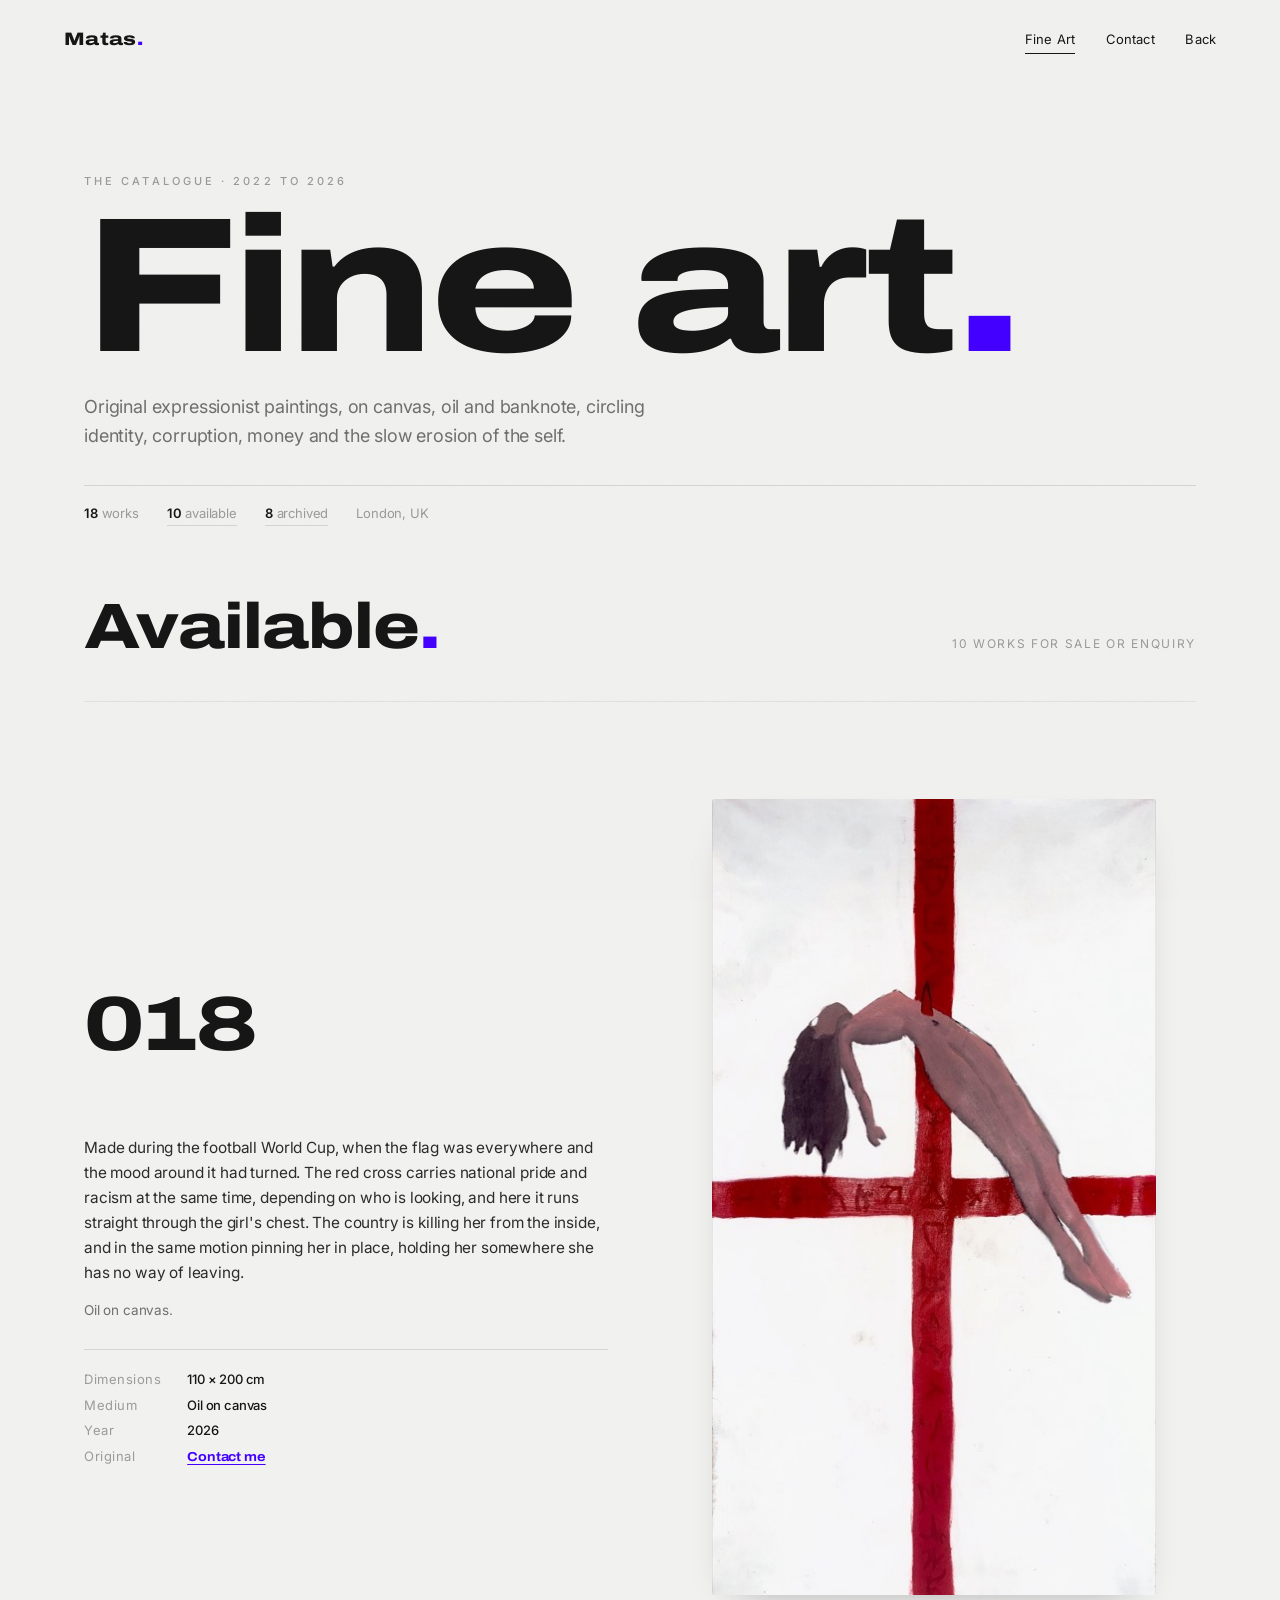
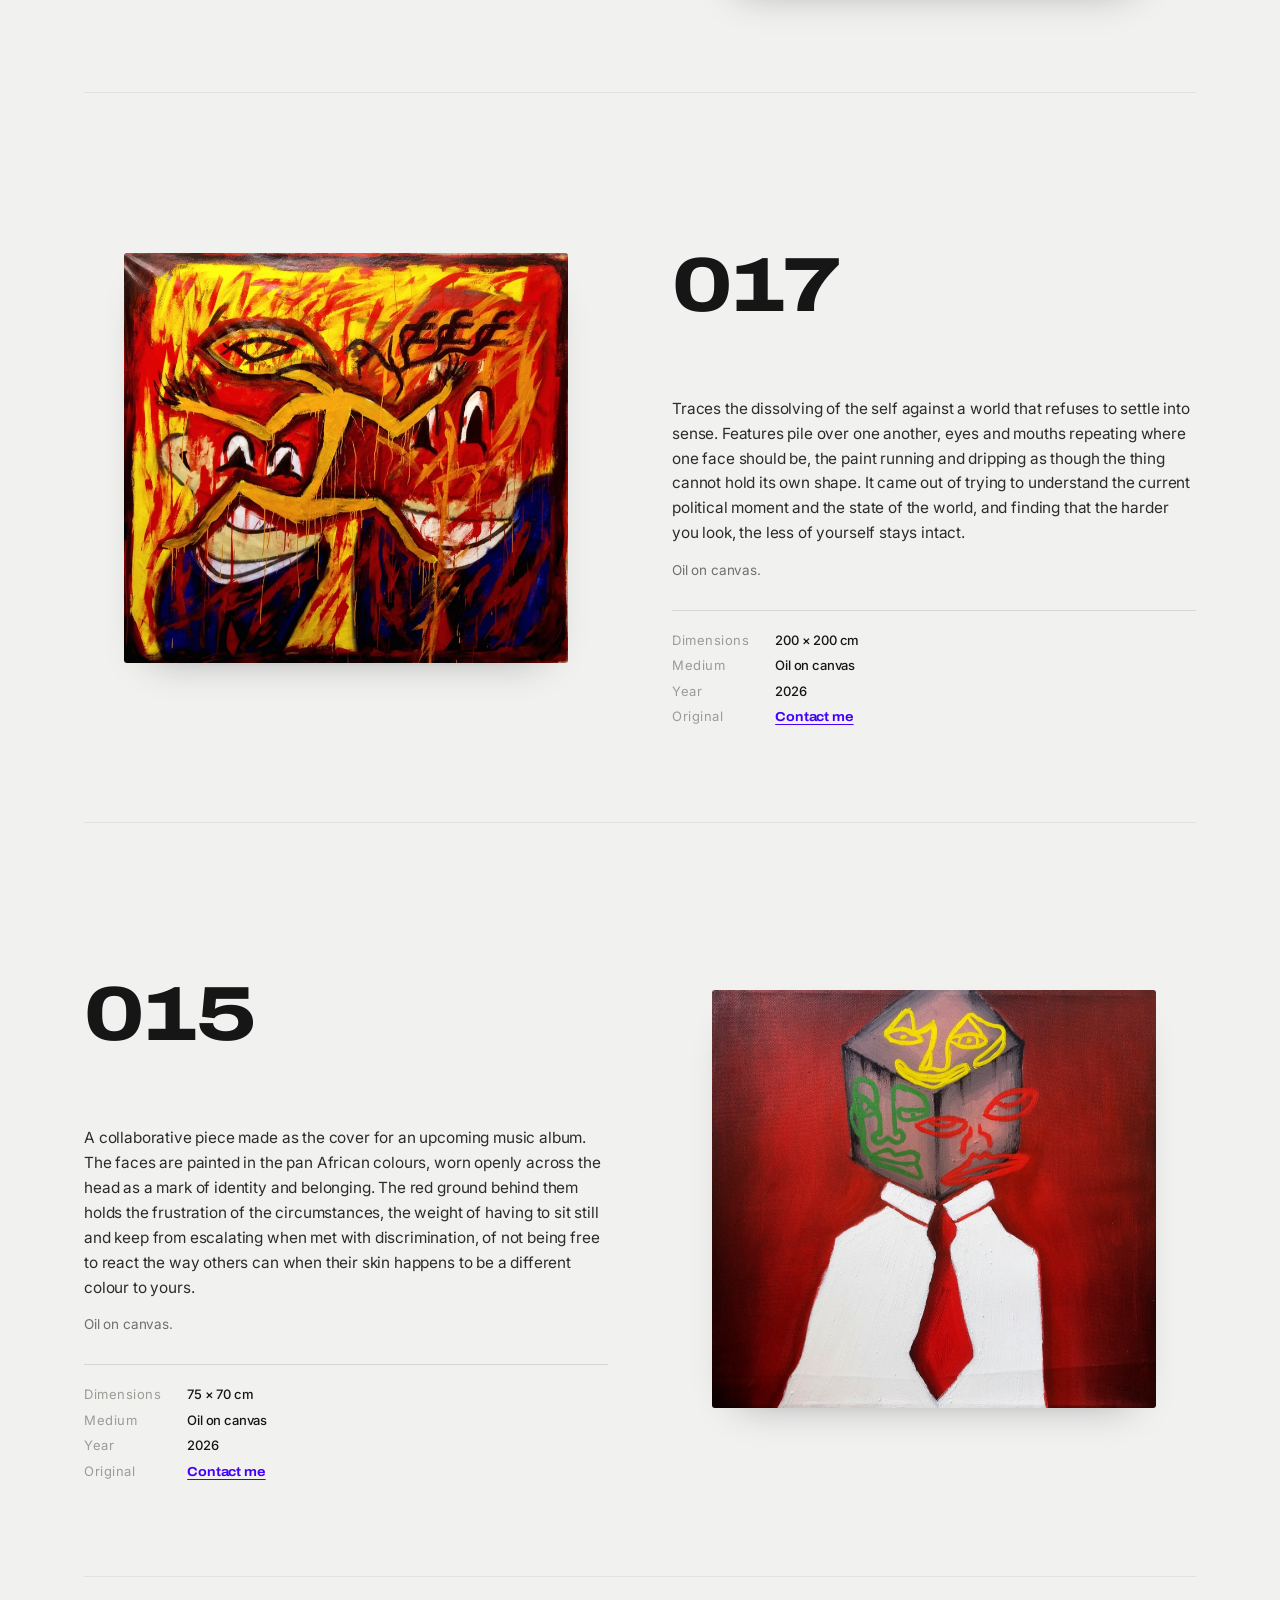
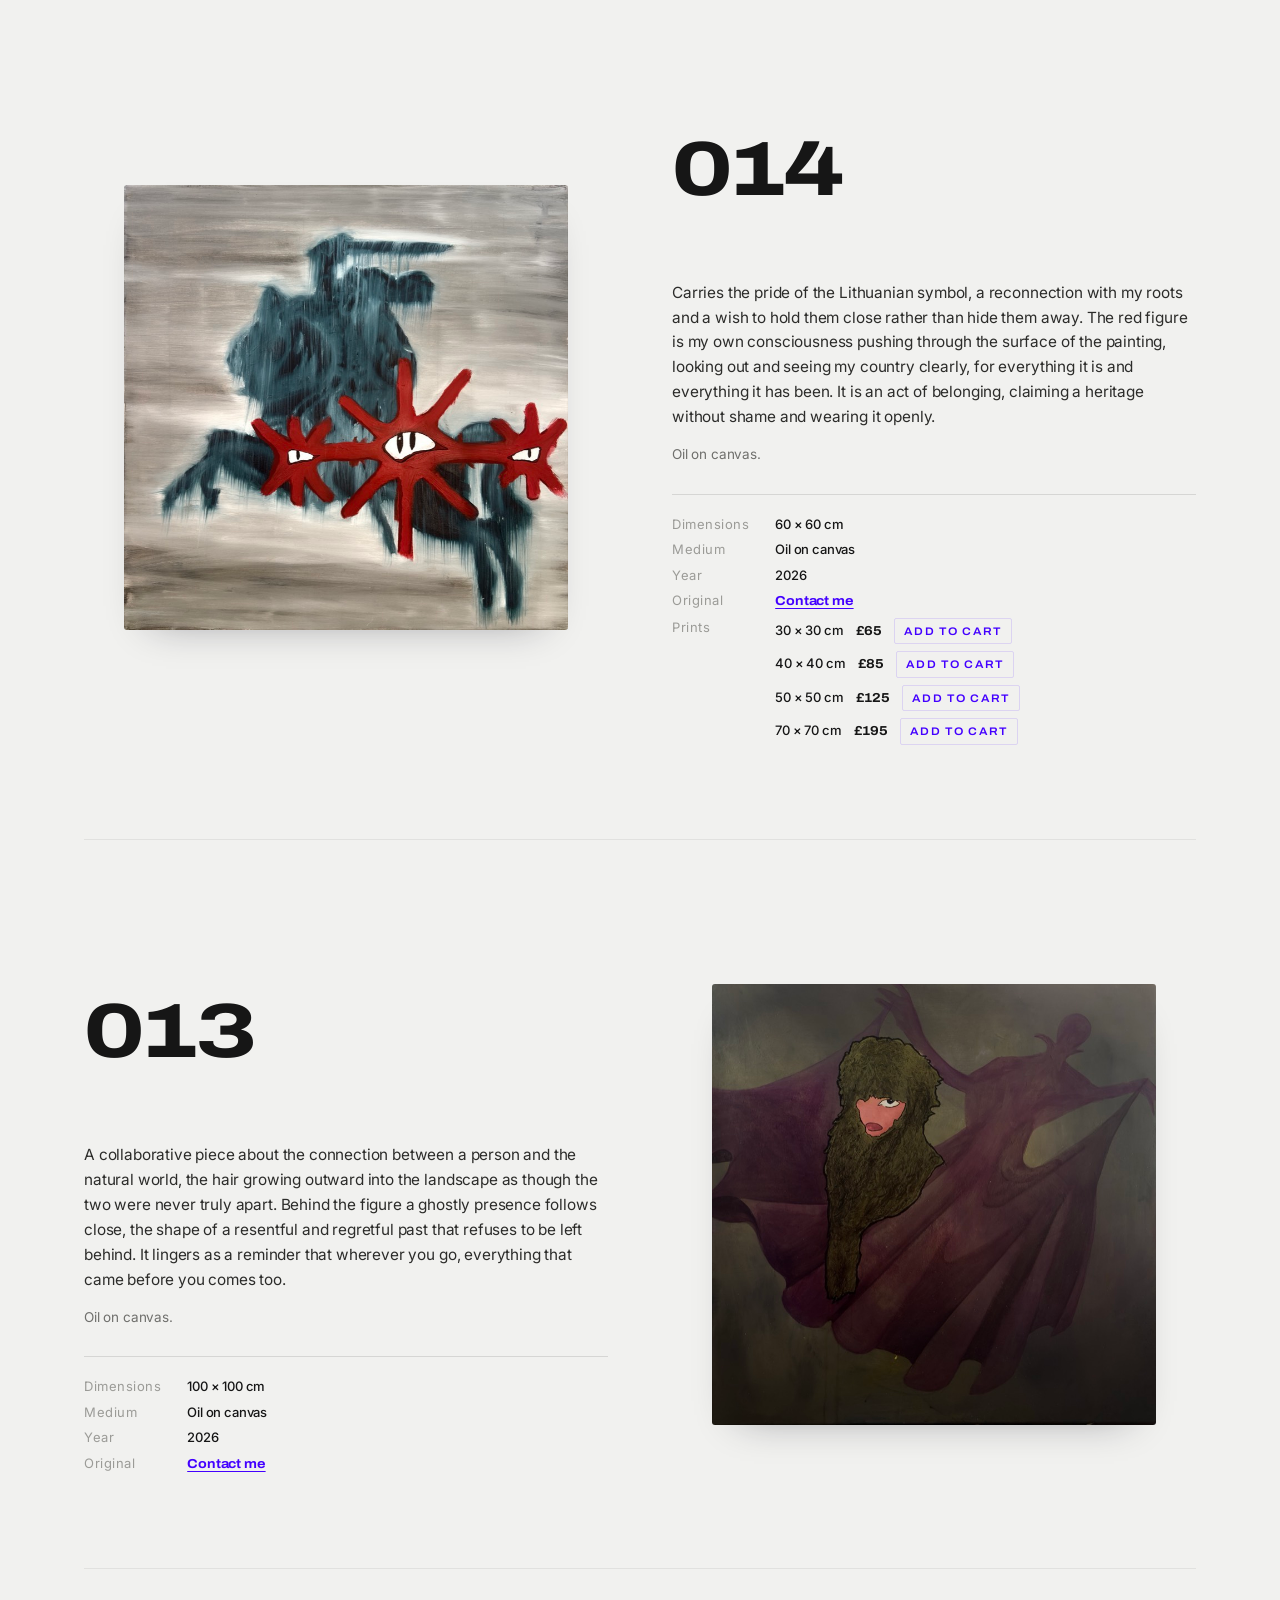
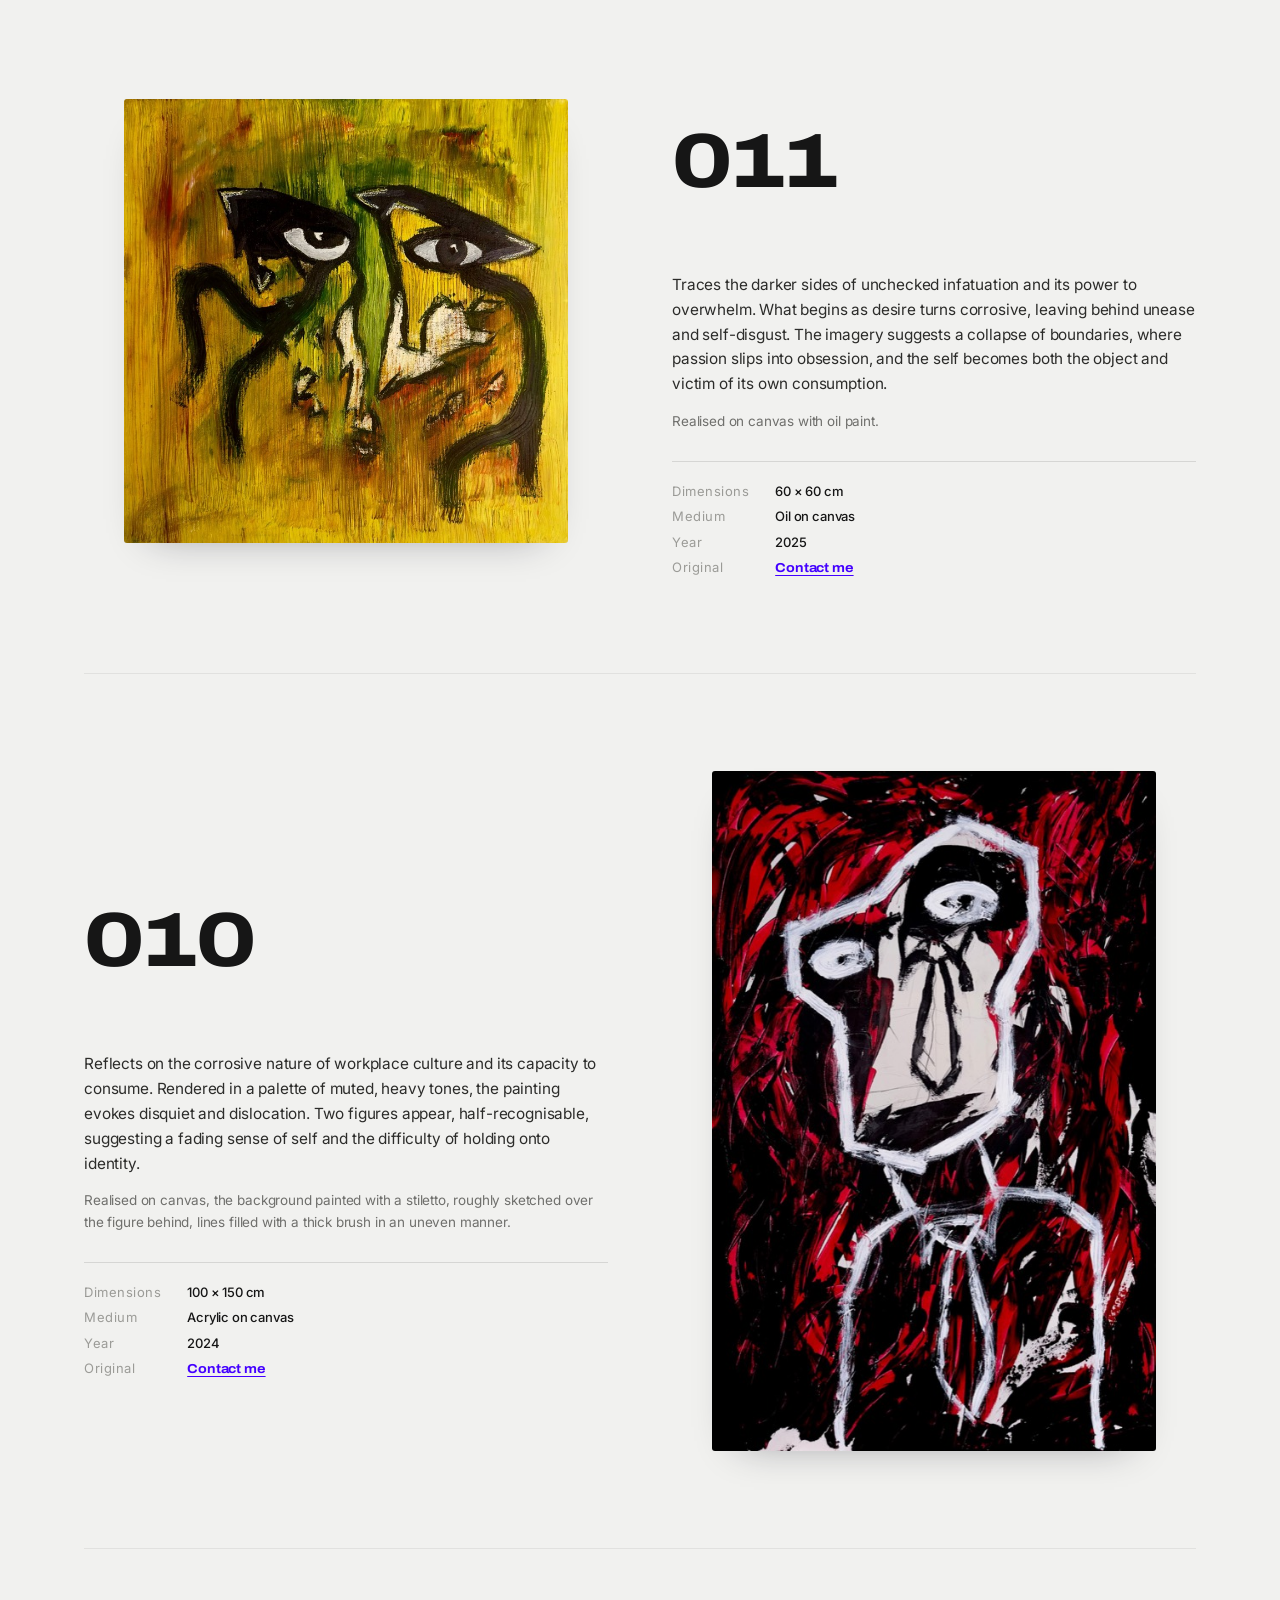
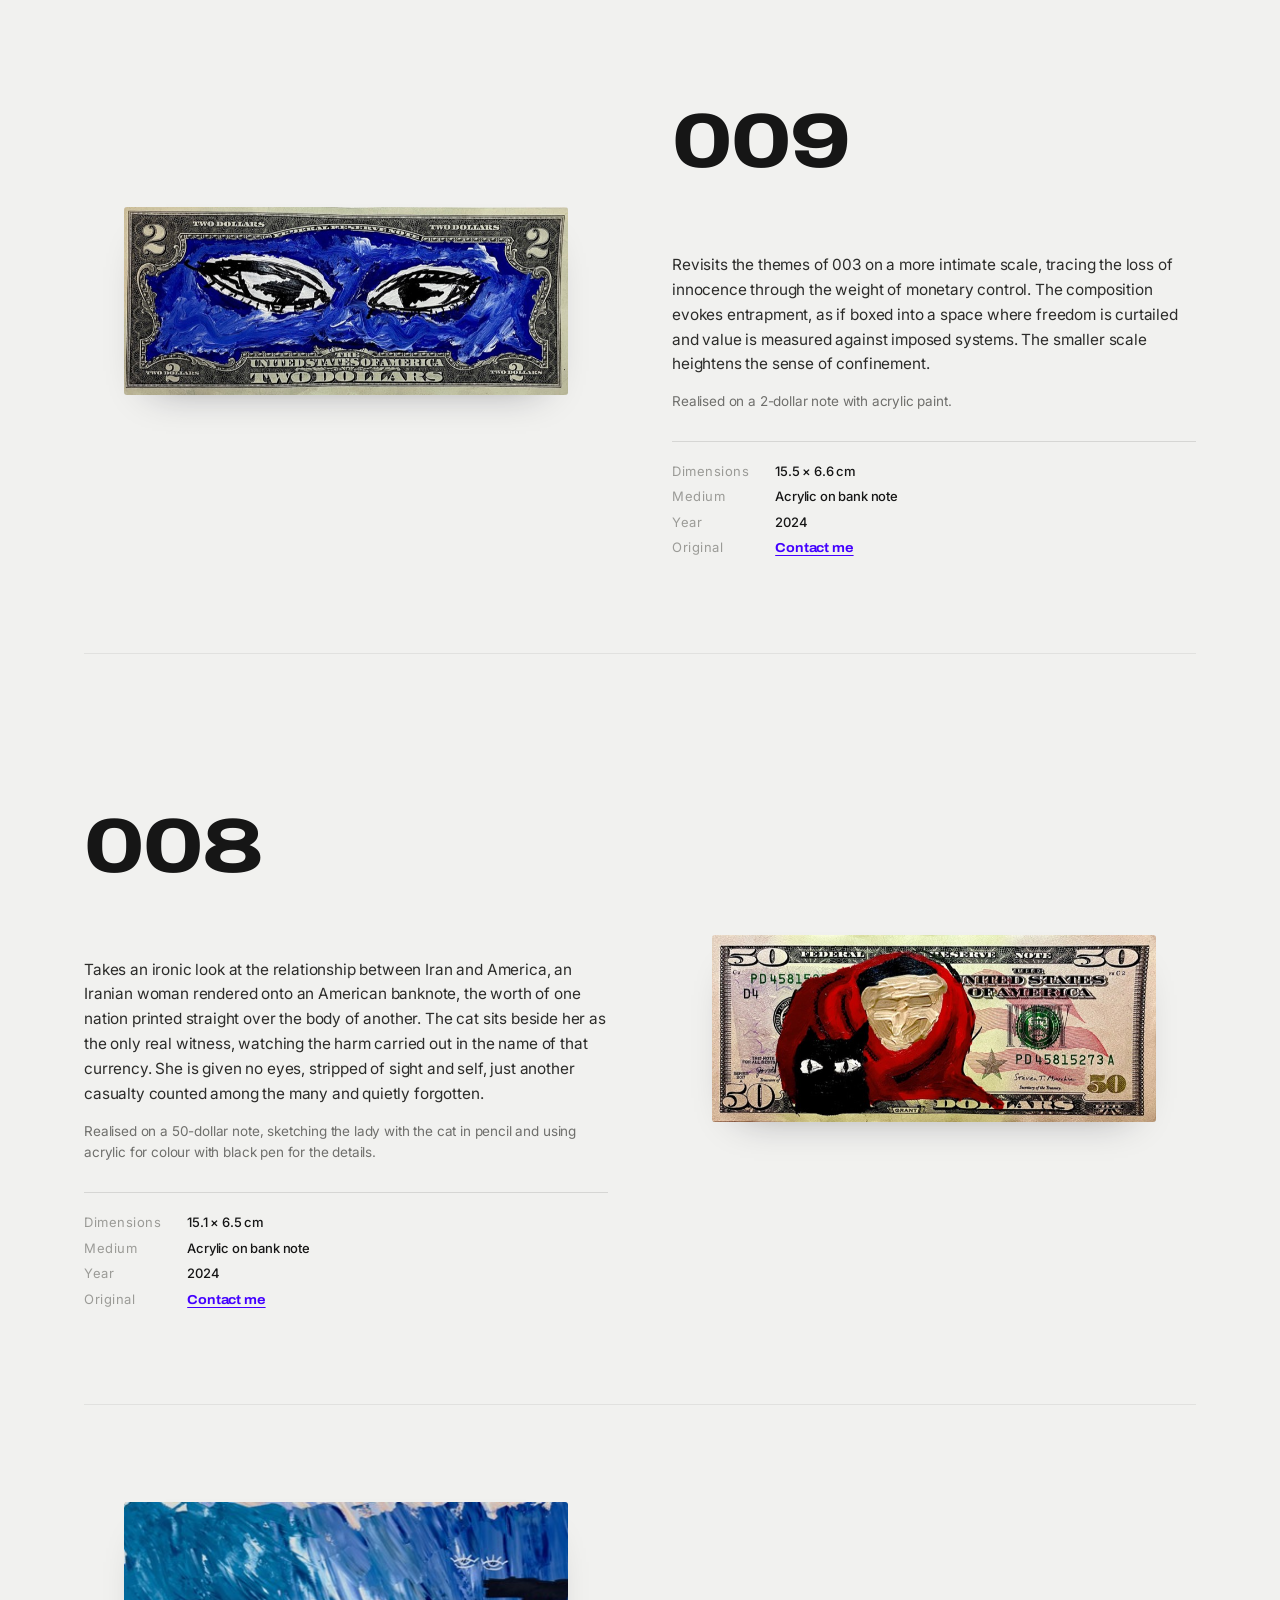
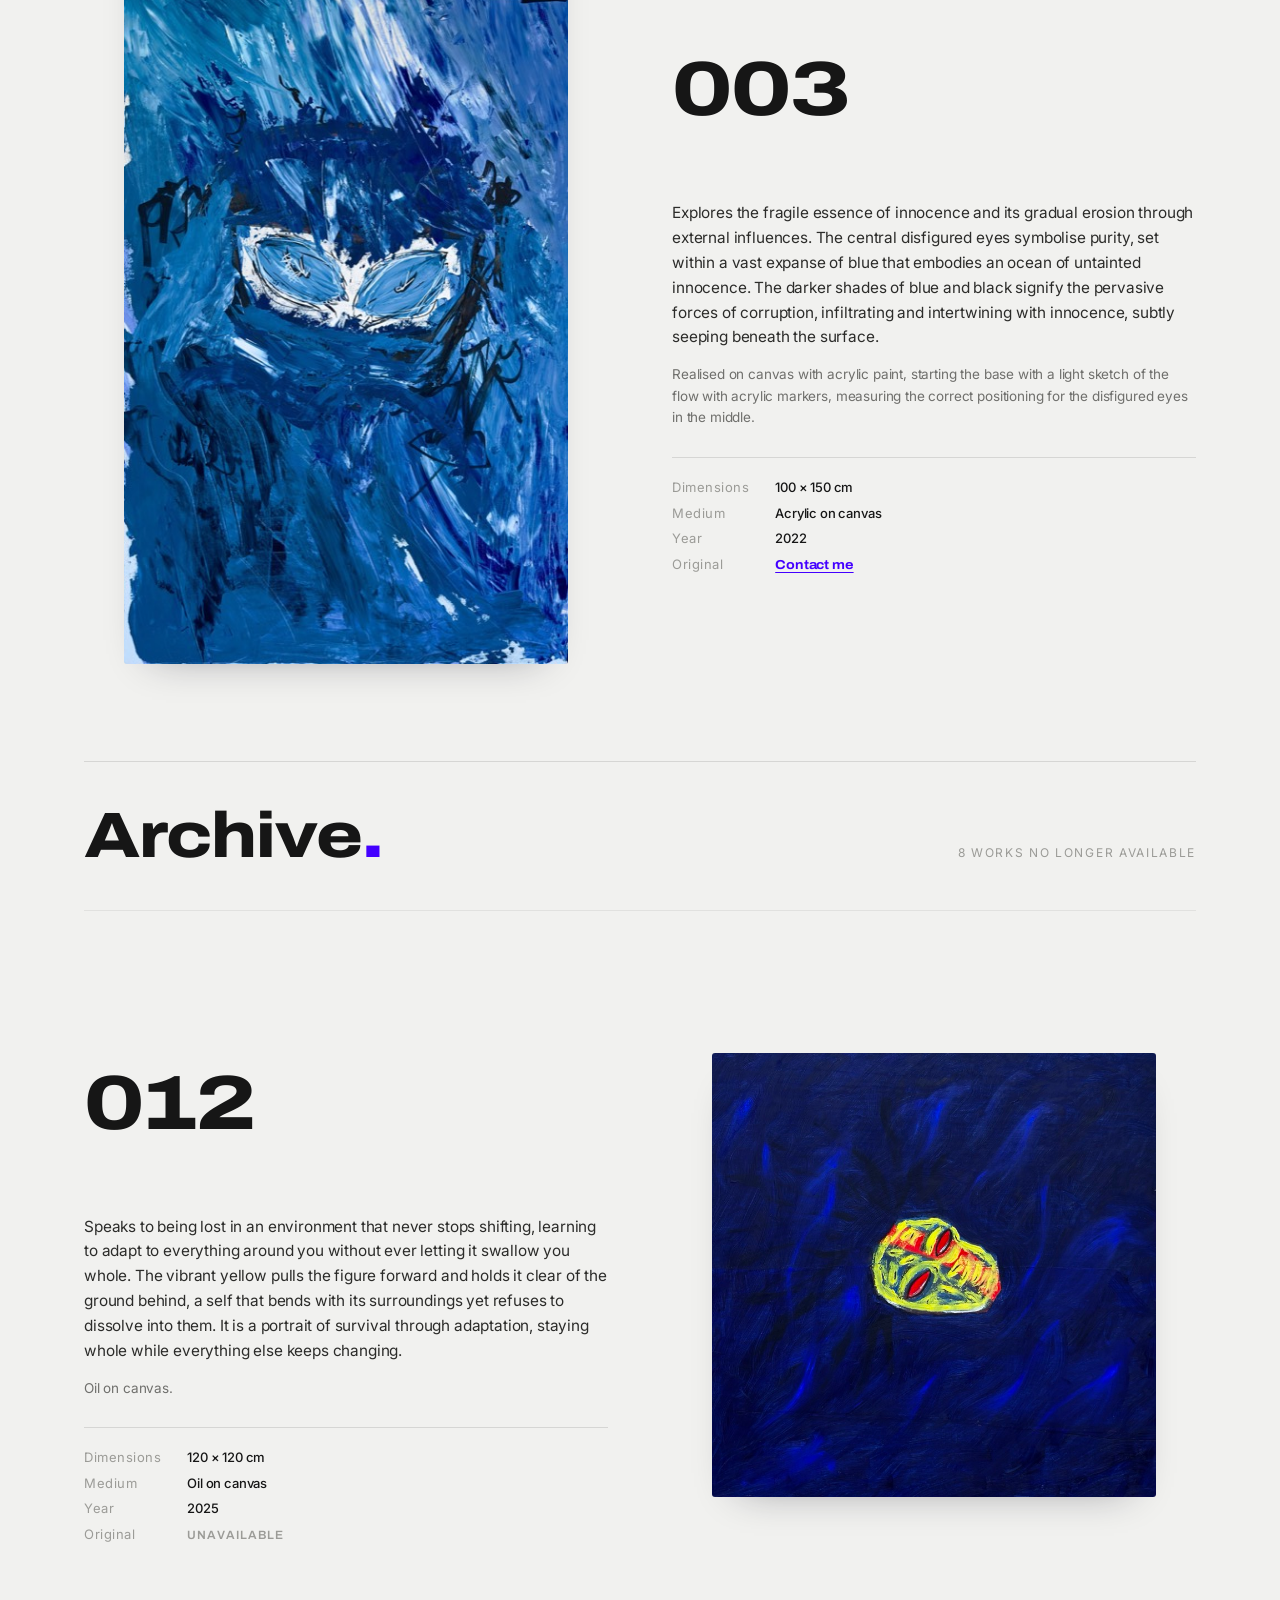
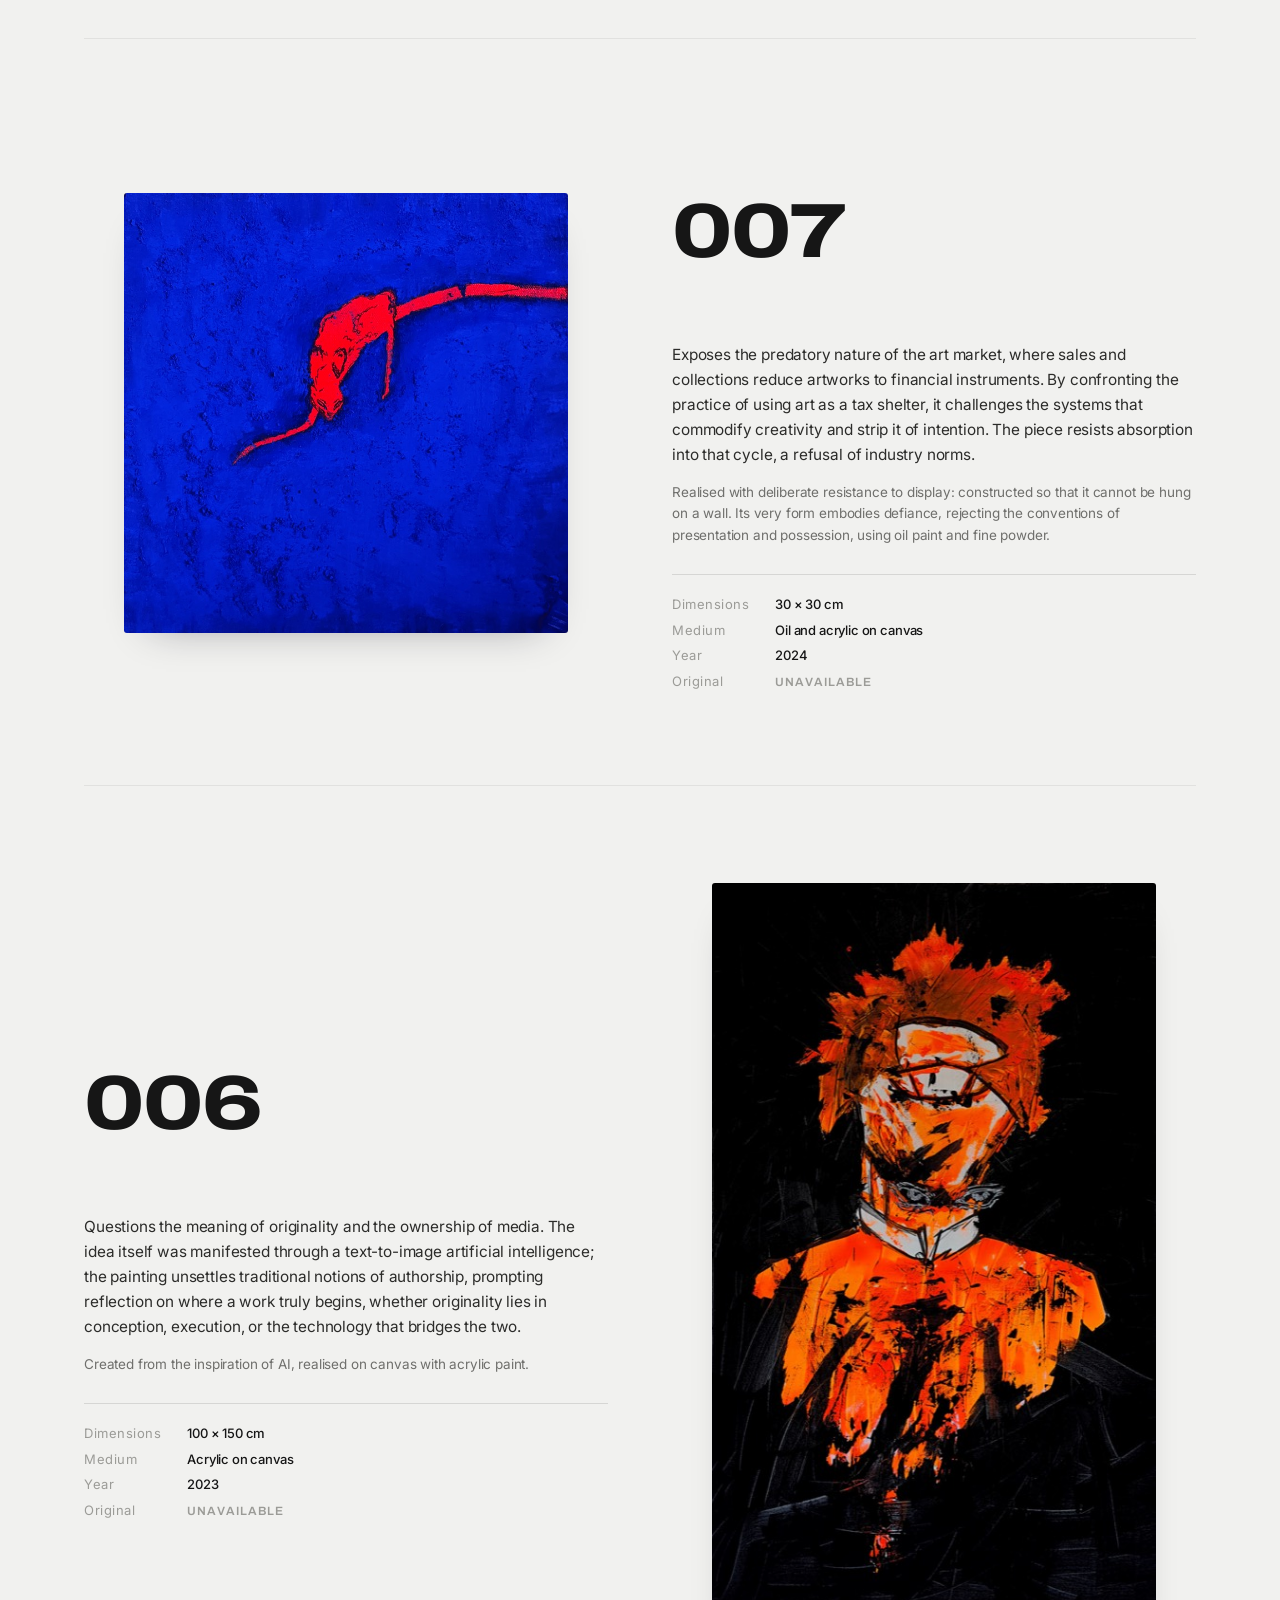
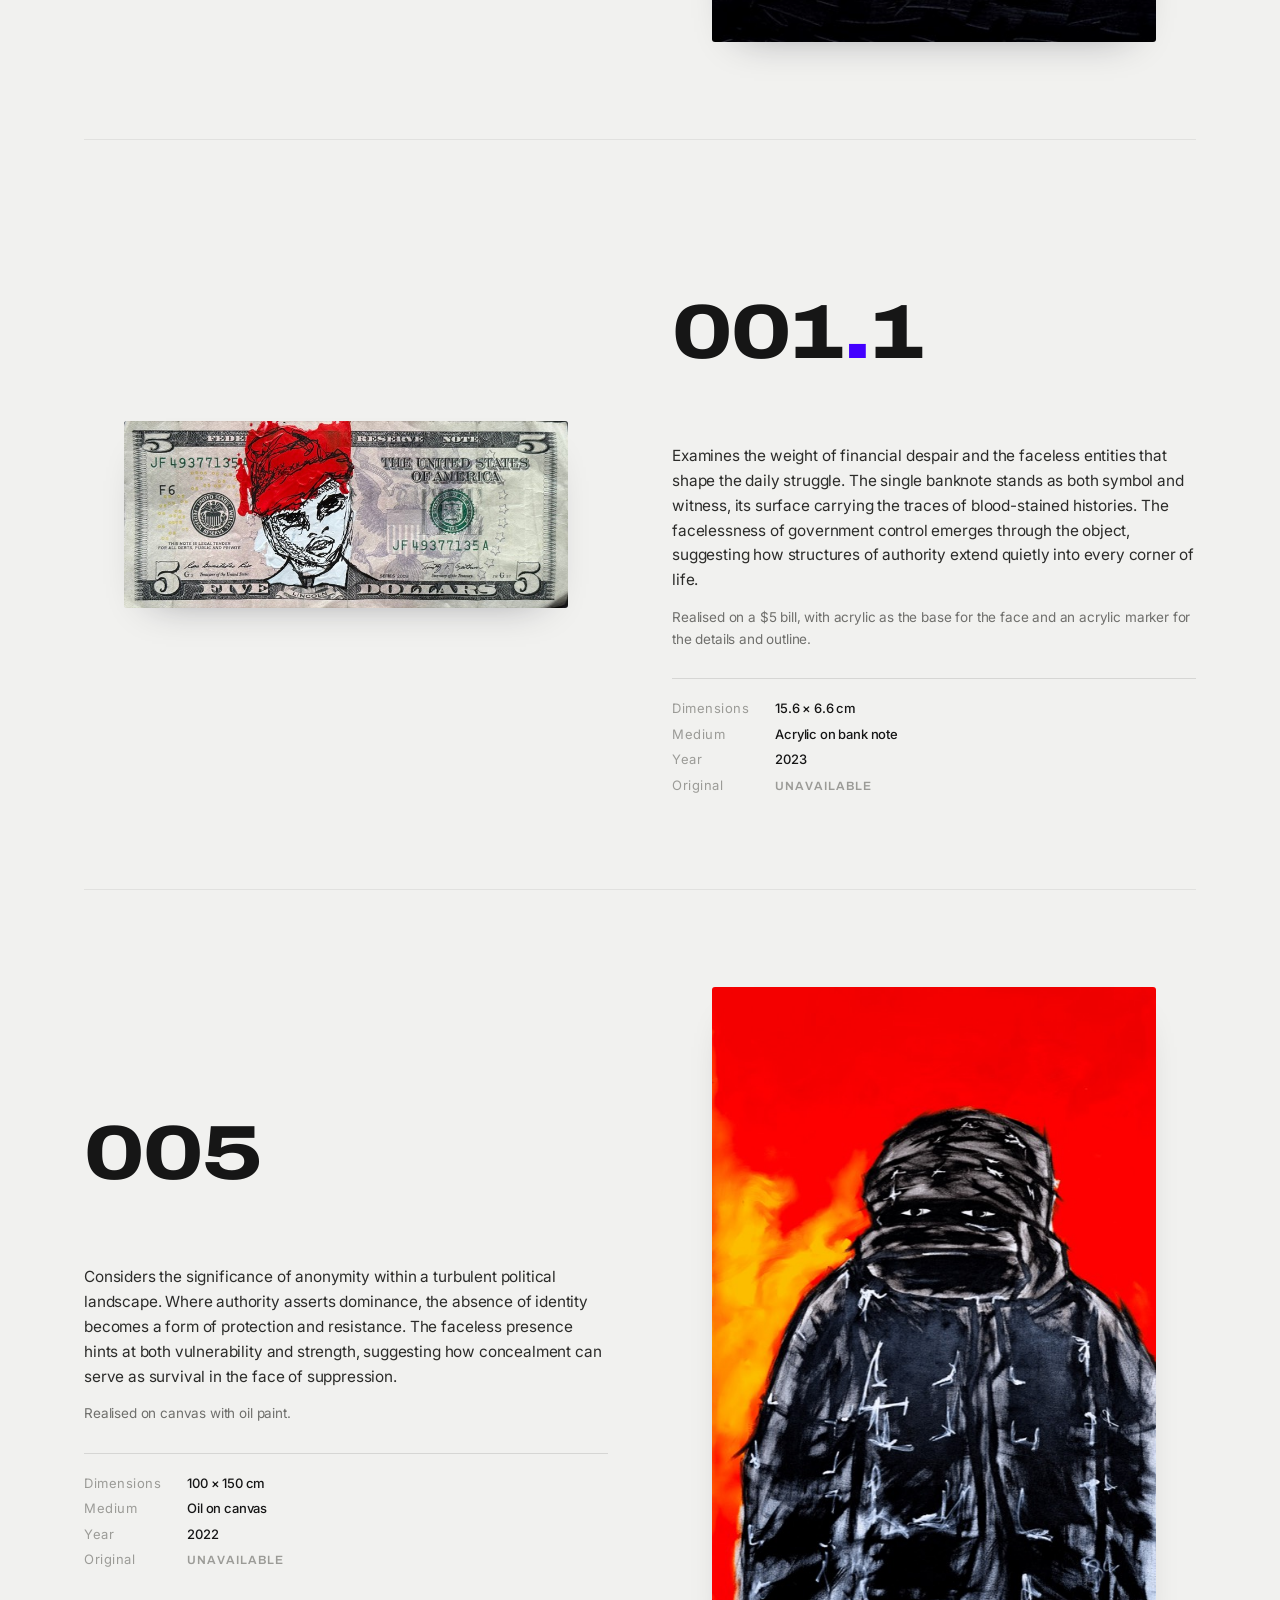
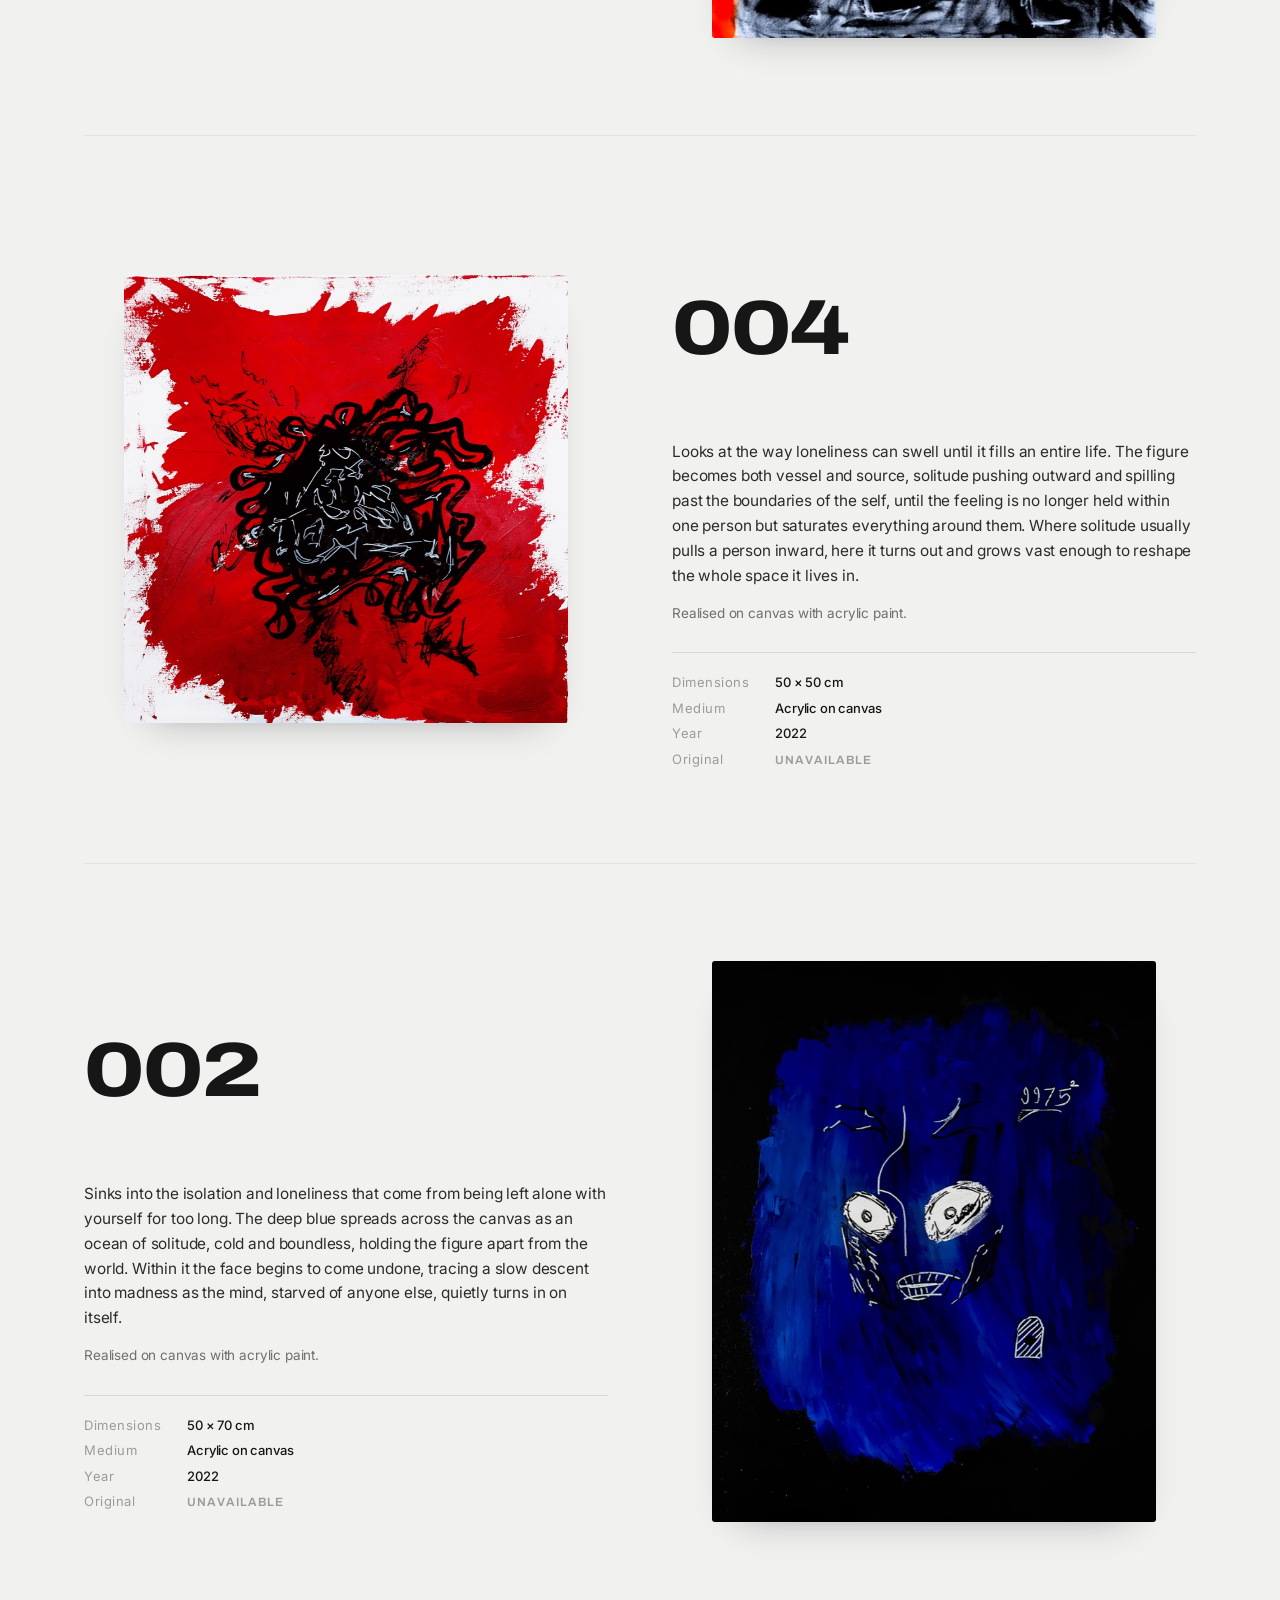
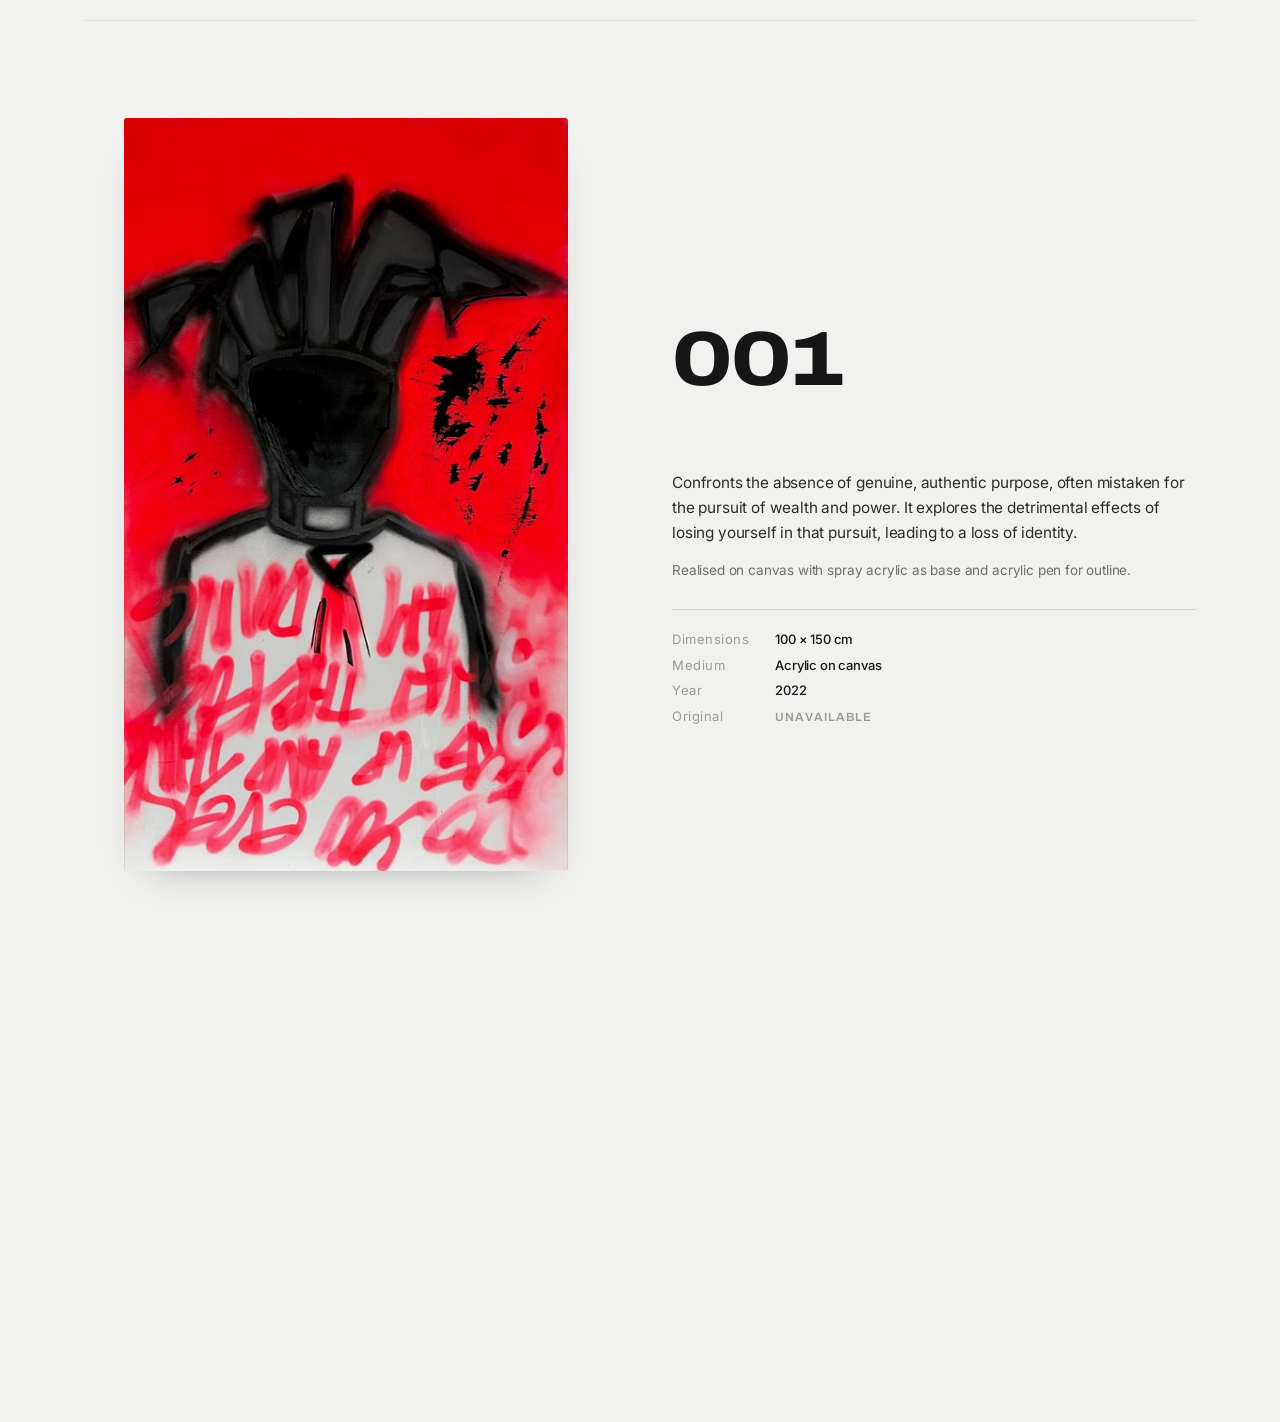
==== commit a462e955: "Sell prints of 014 only, in creativehub's 30/40/50/70 cm square sizes Every other painting drops its" ====
--- a/art.html
+++ b/art.html
@@ -27,7 +27,7 @@
 <link rel="icon" href="icon-512.png" sizes="512x512" type="image/png">
 <link rel="apple-touch-icon" href="apple-touch-icon.png">
 <link rel="preconnect" href="https://fonts.googleapis.com"><link rel="preconnect" href="https://fonts.gstatic.com" crossorigin><link href="https://fonts.googleapis.com/css2?family=Archivo:wdth,wght@100..125,500..900&family=Inter:wght@400;500;600&display=swap" rel="stylesheet">
-<link rel="stylesheet" href="styles.css?v=mvtrc8kt">
+<link rel="stylesheet" href="styles.css?v=mw5avepy">
 </head>
 <script type="application/ld+json">{"@context":"https://schema.org","@type":"CollectionPage","name":"Fine Art Catalogue","description":"The complete catalogue of 18 original paintings by Matas.","url":"https://mat4s.com/art.html","inLanguage":"en-GB","author":{"@type":"Person","name":"Matas"},"mainEntity":{"@type":"ItemList","numberOfItems":18,"itemListElement":[{"@type":"ListItem","position":1,"item":{"@type":"VisualArtwork","name":"Work 018","image":"https://mat4s.com/assets/img-new-11.jpg","creator":{"@type":"Person","name":"Matas"},"artform":"Painting","artMedium":"Oil on canvas","dateCreated":"2026","size":"110 × 200 cm","abstract":"Made during the football World Cup, when the flag was everywhere and the mood around it had turned. The red cross carries national pride and racism at the same time, depending on who is looking, and here it runs straight through the girl's chest. The country is killing her from the inside, and in the same motion pinning her in place, holding her somewhere she has no way of leaving.","offers":{"@type":"Offer","availability":"https://schema.org/InStock","url":"https://mat4s.com/art.html","seller":{"@type":"Person","name":"Matas"}}}},{"@type":"ListItem","position":2,"item":{"@type":"VisualArtwork","name":"Work 017","image":"https://mat4s.com/assets/img-new-10.jpg","creator":{"@type":"Person","name":"Matas"},"artform":"Painting","artMedium":"Oil on canvas","dateCreated":"2026","size":"200 × 200 cm","abstract":"Traces the dissolving of the self against a world that refuses to settle into sense. Features pile over one another, eyes and mouths repeating where one face should be, the paint running and dripping as though the thing cannot hold its own shape. It came out of trying to understand the current political moment and the state of the world, and finding that the harder you look, the less of yourself stays intact.","offers":{"@type":"Offer","availability":"https://schema.org/InStock","url":"https://mat4s.com/art.html","seller":{"@type":"Person","name":"Matas"}}}},{"@type":"ListItem","position":3,"item":{"@type":"VisualArtwork","name":"Work 015","image":"https://mat4s.com/assets/img-new-08.jpg","creator":{"@type":"Person","name":"Matas"},"artform":"Painting","artMedium":"Oil on canvas","dateCreated":"2026","size":"75 × 70 cm","abstract":"A collaborative piece made as the cover for an upcoming music album. The faces are painted in the pan African colours, worn openly across the head as a mark of identity and belonging. The red ground behind them holds the frustration of the circumstances, the weight of having to sit still and keep from escalating when met with discrimination, of not being free to react the way others can when their skin happens to be a different colour to yours.","offers":{"@type":"Offer","availability":"https://schema.org/InStock","url":"https://mat4s.com/art.html","seller":{"@type":"Person","name":"Matas"}}}},{"@type":"ListItem","position":4,"item":{"@type":"VisualArtwork","name":"Work 014","image":"https://mat4s.com/assets/img-new-07.jpg","creator":{"@type":"Person","name":"Matas"},"artform":"Painting","artMedium":"Oil on canvas","dateCreated":"2026","size":"60 × 60 cm","abstract":"Carries the pride of the Lithuanian symbol, a reconnection with my roots and a wish to hold them close rather than hide them away. The red figure is my own consciousness pushing through the surface of the painting, looking out and seeing my country clearly, for everything it is and everything it has been. It is an act of belonging, claiming a heritage without shame and wearing it openly.","offers":{"@type":"Offer","availability":"https://schema.org/InStock","url":"https://mat4s.com/art.html","seller":{"@type":"Person","name":"Matas"}}}},{"@type":"ListItem","position":5,"item":{"@type":"VisualArtwork","name":"Work 013","image":"https://mat4s.com/assets/img-new-06.jpg","creator":{"@type":"Person","name":"Matas"},"artform":"Painting","artMedium":"Oil on canvas","dateCreated":"2026","size":"100 × 100 cm","abstract":"A collaborative piece about the connection between a person and the natural world, the hair growing outward into the landscape as though the two were never truly apart. Behind the figure a ghostly presence follows close, the shape of a resentful and regretful past that refuses to be left behind. It lingers as a reminder that wherever you go, everything that came before you comes too.","offers":{"@type":"Offer","availability":"https://schema.org/InStock","url":"https://mat4s.com/art.html","seller":{"@type":"Person","name":"Matas"}}}},{"@type":"ListItem","position":6,"item":{"@type":"VisualArtwork","name":"Work 012","image":"https://mat4s.com/assets/img-new-05.jpg","creator":{"@type":"Person","name":"Matas"},"artform":"Painting","artMedium":"Oil on canvas","dateCreated":"2025","size":"120 × 120 cm","abstract":"Speaks to being lost in an environment that never stops shifting, learning to adapt to everything around you without ever letting it swallow you whole. The vibrant yellow pulls the figure forward and holds it clear of the ground behind, a self that bends with its surroundings yet refuses to dissolve into them. It is a portrait of survival through adaptation, staying whole while everything else keeps changing.","offers":{"@type":"Offer","availability":"https://schema.org/SoldOut","url":"https://mat4s.com/art.html","seller":{"@type":"Person","name":"Matas"}}}},{"@type":"ListItem","position":7,"item":{"@type":"VisualArtwork","name":"Work 011","image":"https://mat4s.com/assets/img-b01cbe59-e2d8-43f0-8ff6-9f8cd67b78cc.jpg","creator":{"@type":"Person","name":"Matas"},"artform":"Painting","artMedium":"Oil on canvas","dateCreated":"2025","size":"60 × 60 cm","abstract":"Traces the darker sides of unchecked infatuation and its power to overwhelm. What begins as desire turns corrosive, leaving behind unease and self-disgust. The imagery suggests a collapse of boundaries, where passion slips into obsession, and the self becomes both the object and victim of its own consumption.","offers":{"@type":"Offer","availability":"https://schema.org/InStock","price":"725","priceCurrency":"GBP","url":"https://mat4s.com/art.html","seller":{"@type":"Person","name":"Matas"}}}},{"@type":"ListItem","position":8,"item":{"@type":"VisualArtwork","name":"Work 010","image":"https://mat4s.com/assets/img-d51b01d7-4450-4bf9-b7cd-f0d9324e289b.jpg","creator":{"@type":"Person","name":"Matas"},"artform":"Painting","artMedium":"Acrylic on canvas","dateCreated":"2024","size":"100 × 150 cm","abstract":"Reflects on the corrosive nature of workplace culture and its capacity to consume. Rendered in a palette of muted, heavy tones, the painting evokes disquiet and dislocation. Two figures appear, half-recognisable, suggesting a fading sense of self and the difficulty of holding onto identity.","offers":{"@type":"Offer","availability":"https://schema.org/InStock","price":"1100","priceCurrency":"GBP","url":"https://mat4s.com/art.html","seller":{"@type":"Person","name":"Matas"}}}},{"@type":"ListItem","position":9,"item":{"@type":"VisualArtwork","name":"Work 009","image":"https://mat4s.com/assets/img-8b59a1f1-c239-43d4-9979-f3254cedb56a.jpg","creator":{"@type":"Person","name":"Matas"},"artform":"Painting","artMedium":"Acrylic on bank note","dateCreated":"2024","size":"15.5 × 6.6 cm","abstract":"Revisits the themes of 003 on a more intimate scale, tracing the loss of innocence through the weight of monetary control. The composition evokes entrapment, as if boxed into a space where freedom is curtailed and value is measured against imposed systems. The smaller scale heightens the sense of confinement.","offers":{"@type":"Offer","availability":"https://schema.org/InStock","price":"275","priceCurrency":"GBP","url":"https://mat4s.com/art.html","seller":{"@type":"Person","name":"Matas"}}}},{"@type":"ListItem","position":10,"item":{"@type":"VisualArtwork","name":"Work 008","image":"https://mat4s.com/assets/img-81e28c86-865a-480e-8396-a0b910a30fb2.jpg","creator":{"@type":"Person","name":"Matas"},"artform":"Painting","artMedium":"Acrylic on bank note","dateCreated":"2024","size":"15.1 × 6.5 cm","abstract":"Takes an ironic look at the relationship between Iran and America, an Iranian woman rendered onto an American banknote, the worth of one nation printed straight over the body of another. The cat sits beside her as the only real witness, watching the harm carried out in the name of that currency. She is given no eyes, stripped of sight and self, just another casualty counted among the many and quietly forgotten.","offers":{"@type":"Offer","availability":"https://schema.org/InStock","price":"375","priceCurrency":"GBP","url":"https://mat4s.com/art.html","seller":{"@type":"Person","name":"Matas"}}}},{"@type":"ListItem","position":11,"item":{"@type":"VisualArtwork","name":"Work 007","image":"https://mat4s.com/assets/img-9c4986b9-90ee-48c9-8bc0-05dc934ac0ad.jpg","creator":{"@type":"Person","name":"Matas"},"artform":"Painting","artMedium":"Oil and acrylic on canvas","dateCreated":"2024","size":"30 × 30 cm","abstract":"Exposes the predatory nature of the art market, where sales and collections reduce artworks to financial instruments. By confronting the practice of using art as a tax shelter, it challenges the systems that commodify creativity and strip it of intention. The piece resists absorption into that cycle, a refusal of industry norms.","offers":{"@type":"Offer","availability":"https://schema.org/SoldOut","url":"https://mat4s.com/art.html","seller":{"@type":"Person","name":"Matas"}}}},{"@type":"ListItem","position":12,"item":{"@type":"VisualArtwork","name":"Work 006","image":"https://mat4s.com/assets/img-8d0863b2-504a-43ad-9a31-b4f67ece96c8.jpg","creator":{"@type":"Person","name":"Matas"},"artform":"Painting","artMedium":"Acrylic on canvas","dateCreated":"2023","size":"100 × 150 cm","abstract":"Questions the meaning of originality and the ownership of media. The idea itself was manifested through a text-to-image artificial intelligence; the painting unsettles traditional notions of authorship, prompting reflection on where a work truly begins, whether originality lies in conception, execution, or the technology that bridges the two.","offers":{"@type":"Offer","availability":"https://schema.org/SoldOut","url":"https://mat4s.com/art.html","seller":{"@type":"Person","name":"Matas"}}}},{"@type":"ListItem","position":13,"item":{"@type":"VisualArtwork","name":"Work 001.1","image":"https://mat4s.com/assets/img-a86574f8-7e68-40d0-95b6-8b289221bf09.jpg","creator":{"@type":"Person","name":"Matas"},"artform":"Painting","artMedium":"Acrylic on bank note","dateCreated":"2023","size":"15.6 × 6.6 cm","abstract":"Examines the weight of financial despair and the faceless entities that shape the daily struggle. The single banknote stands as both symbol and witness, its surface carrying the traces of blood-stained histories. The facelessness of government control emerges through the object, suggesting how structures of authority extend quietly into every corner of life.","offers":{"@type":"Offer","availability":"https://schema.org/SoldOut","url":"https://mat4s.com/art.html","seller":{"@type":"Person","name":"Matas"}}}},{"@type":"ListItem","position":14,"item":{"@type":"VisualArtwork","name":"Work 005","image":"https://mat4s.com/assets/img-a5b54075-f5e3-4a4c-98c6-930391dec989.jpg","creator":{"@type":"Person","name":"Matas"},"artform":"Painting","artMedium":"Oil on canvas","dateCreated":"2022","size":"100 × 150 cm","abstract":"Considers the significance of anonymity within a turbulent political landscape. Where authority asserts dominance, the absence of identity becomes a form of protection and resistance. The faceless presence hints at both vulnerability and strength, suggesting how concealment can serve as survival in the face of suppression.","offers":{"@type":"Offer","availability":"https://schema.org/SoldOut","url":"https://mat4s.com/art.html","seller":{"@type":"Person","name":"Matas"}}}},{"@type":"ListItem","position":15,"item":{"@type":"VisualArtwork","name":"Work 004","image":"https://mat4s.com/assets/img-8cd8e54d-08d6-4fa5-ba80-a523fd7424c2.jpg","creator":{"@type":"Person","name":"Matas"},"artform":"Painting","artMedium":"Acrylic on canvas","dateCreated":"2022","size":"50 × 50 cm","abstract":"Looks at the way loneliness can swell until it fills an entire life. The figure becomes both vessel and source, solitude pushing outward and spilling past the boundaries of the self, until the feeling is no longer held within one person but saturates everything around them. Where solitude usually pulls a person inward, here it turns out and grows vast enough to reshape the whole space it lives in.","offers":{"@type":"Offer","availability":"https://schema.org/SoldOut","url":"https://mat4s.com/art.html","seller":{"@type":"Person","name":"Matas"}}}},{"@type":"ListItem","position":16,"item":{"@type":"VisualArtwork","name":"Work 003","image":"https://mat4s.com/assets/img-cd3be181-369c-4c3b-9103-0a0d3c45fcec.jpg","creator":{"@type":"Person","name":"Matas"},"artform":"Painting","artMedium":"Acrylic on canvas","dateCreated":"2022","size":"100 × 150 cm","abstract":"Explores the fragile essence of innocence and its gradual erosion through external influences. The central disfigured eyes symbolise purity, set within a vast expanse of blue that embodies an ocean of untainted innocence. The darker shades of blue and black signify the pervasive forces of corruption, infiltrating and intertwining with innocence, subtly seeping beneath the surface.","offers":{"@type":"Offer","availability":"https://schema.org/InStock","price":"1250","priceCurrency":"GBP","url":"https://mat4s.com/art.html","seller":{"@type":"Person","name":"Matas"}}}},{"@type":"ListItem","position":17,"item":{"@type":"VisualArtwork","name":"Work 002","image":"https://mat4s.com/assets/img-45a74f5e-d016-427e-a1b7-248f466e1ce7.jpg","creator":{"@type":"Person","name":"Matas"},"artform":"Painting","artMedium":"Acrylic on canvas","dateCreated":"2022","size":"50 × 70 cm","abstract":"Sinks into the isolation and loneliness that come from being left alone with yourself for too long. The deep blue spreads across the canvas as an ocean of solitude, cold and boundless, holding the figure apart from the world. Within it the face begins to come undone, tracing a slow descent into madness as the mind, starved of anyone else, quietly turns in on itself.","offers":{"@type":"Offer","availability":"https://schema.org/SoldOut","url":"https://mat4s.com/art.html","seller":{"@type":"Person","name":"Matas"}}}},{"@type":"ListItem","position":18,"item":{"@type":"VisualArtwork","name":"Work 001","image":"https://mat4s.com/assets/img-b364f682-e3d1-416a-80cf-90b556a73d99.jpg","creator":{"@type":"Person","name":"Matas"},"artform":"Painting","artMedium":"Acrylic on canvas","dateCreated":"2022","size":"100 × 150 cm","abstract":"Confronts the absence of genuine, authentic purpose, often mistaken for the pursuit of wealth and power. It explores the detrimental effects of losing yourself in that pursuit, leading to a loss of identity.","offers":{"@type":"Offer","availability":"https://schema.org/SoldOut","url":"https://mat4s.com/art.html","seller":{"@type":"Person","name":"Matas"}}}}]}}</script>
 <body>
@@ -75,7 +75,6 @@
             <dt>Medium</dt><dd>Oil on canvas</dd>
             <dt>Year</dt><dd>2026</dd>
             <dt>Original</dt><dd><a class="price avail" href="mailto:matas@mail.com">Contact me</a></dd>
-            <dt>Prints</dt><dd class="print-opts"><span class="buy-line"><span class="print-size">22 × 40 cm</span> <span class="print-price">£65</span><button class="cart-add" type="button" data-id="print-018-22-40-cm" data-name="Work 018, print" data-detail="22 × 40 cm" data-amount="6500" data-max="10" data-image="assets/img-new-11.jpg">Add to cart</button></span><span class="buy-line"><span class="print-size">33 × 60 cm</span> <span class="print-price">£125</span><button class="cart-add" type="button" data-id="print-018-33-60-cm" data-name="Work 018, print" data-detail="33 × 60 cm" data-amount="12500" data-max="10" data-image="assets/img-new-11.jpg">Add to cart</button></span></dd>
           </dl>
         </div>
       </article>
@@ -93,7 +92,6 @@
             <dt>Medium</dt><dd>Oil on canvas</dd>
             <dt>Year</dt><dd>2026</dd>
             <dt>Original</dt><dd><a class="price avail" href="mailto:matas@mail.com">Contact me</a></dd>
-            <dt>Prints</dt><dd class="print-opts"><span class="buy-line"><span class="print-size">40 × 40 cm</span> <span class="print-price">£85</span><button class="cart-add" type="button" data-id="print-017-40-40-cm" data-name="Work 017, print" data-detail="40 × 40 cm" data-amount="8500" data-max="10" data-image="assets/img-new-10.jpg">Add to cart</button></span><span class="buy-line"><span class="print-size">60 × 60 cm</span> <span class="print-price">£150</span><button class="cart-add" type="button" data-id="print-017-60-60-cm" data-name="Work 017, print" data-detail="60 × 60 cm" data-amount="15000" data-max="10" data-image="assets/img-new-10.jpg">Add to cart</button></span></dd>
           </dl>
         </div>
       </article>
@@ -111,7 +109,6 @@
             <dt>Medium</dt><dd>Oil on canvas</dd>
             <dt>Year</dt><dd>2026</dd>
             <dt>Original</dt><dd><a class="price avail" href="mailto:matas@mail.com">Contact me</a></dd>
-            <dt>Prints</dt><dd class="print-opts"><span class="buy-line"><span class="print-size">40 × 37 cm</span> <span class="print-price">£85</span><button class="cart-add" type="button" data-id="print-015-40-37-cm" data-name="Work 015, print" data-detail="40 × 37 cm" data-amount="8500" data-max="10" data-image="assets/img-new-08.jpg">Add to cart</button></span><span class="buy-line"><span class="print-size">60 × 56 cm</span> <span class="print-price">£150</span><button class="cart-add" type="button" data-id="print-015-60-56-cm" data-name="Work 015, print" data-detail="60 × 56 cm" data-amount="15000" data-max="10" data-image="assets/img-new-08.jpg">Add to cart</button></span></dd>
           </dl>
         </div>
       </article>
@@ -129,7 +126,7 @@
             <dt>Medium</dt><dd>Oil on canvas</dd>
             <dt>Year</dt><dd>2026</dd>
             <dt>Original</dt><dd><a class="price avail" href="mailto:matas@mail.com">Contact me</a></dd>
-            <dt>Prints</dt><dd class="print-opts"><span class="buy-line"><span class="print-size">40 × 40 cm</span> <span class="print-price">£85</span><button class="cart-add" type="button" data-id="print-014-40-40-cm" data-name="Work 014, print" data-detail="40 × 40 cm" data-amount="8500" data-max="10" data-image="assets/img-new-07.jpg">Add to cart</button></span><span class="buy-line"><span class="print-size">60 × 60 cm</span> <span class="print-price">£150</span><button class="cart-add" type="button" data-id="print-014-60-60-cm" data-name="Work 014, print" data-detail="60 × 60 cm" data-amount="15000" data-max="10" data-image="assets/img-new-07.jpg">Add to cart</button></span></dd>
+            <dt>Prints</dt><dd class="print-opts"><span class="buy-line"><span class="print-size">30 × 30 cm</span> <span class="print-price">£65</span><button class="cart-add" type="button" data-id="print-014-30-30-cm" data-name="Work 014, print" data-detail="30 × 30 cm" data-amount="6500" data-max="10" data-image="assets/img-new-07.jpg">Add to cart</button></span><span class="buy-line"><span class="print-size">40 × 40 cm</span> <span class="print-price">£85</span><button class="cart-add" type="button" data-id="print-014-40-40-cm" data-name="Work 014, print" data-detail="40 × 40 cm" data-amount="8500" data-max="10" data-image="assets/img-new-07.jpg">Add to cart</button></span><span class="buy-line"><span class="print-size">50 × 50 cm</span> <span class="print-price">£125</span><button class="cart-add" type="button" data-id="print-014-50-50-cm" data-name="Work 014, print" data-detail="50 × 50 cm" data-amount="12500" data-max="10" data-image="assets/img-new-07.jpg">Add to cart</button></span><span class="buy-line"><span class="print-size">70 × 70 cm</span> <span class="print-price">£195</span><button class="cart-add" type="button" data-id="print-014-70-70-cm" data-name="Work 014, print" data-detail="70 × 70 cm" data-amount="19500" data-max="10" data-image="assets/img-new-07.jpg">Add to cart</button></span></dd>
           </dl>
         </div>
       </article>
@@ -147,7 +144,6 @@
             <dt>Medium</dt><dd>Oil on canvas</dd>
             <dt>Year</dt><dd>2026</dd>
             <dt>Original</dt><dd><a class="price avail" href="mailto:matas@mail.com">Contact me</a></dd>
-            <dt>Prints</dt><dd class="print-opts"><span class="buy-line"><span class="print-size">40 × 40 cm</span> <span class="print-price">£85</span><button class="cart-add" type="button" data-id="print-013-40-40-cm" data-name="Work 013, print" data-detail="40 × 40 cm" data-amount="8500" data-max="10" data-image="assets/img-new-06.jpg">Add to cart</button></span><span class="buy-line"><span class="print-size">60 × 60 cm</span> <span class="print-price">£150</span><button class="cart-add" type="button" data-id="print-013-60-60-cm" data-name="Work 013, print" data-detail="60 × 60 cm" data-amount="15000" data-max="10" data-image="assets/img-new-06.jpg">Add to cart</button></span></dd>
           </dl>
         </div>
       </article>
@@ -165,7 +161,6 @@
             <dt>Medium</dt><dd>Oil on canvas</dd>
             <dt>Year</dt><dd>2025</dd>
             <dt>Original</dt><dd><a class="price avail" href="mailto:matas@mail.com">Contact me</a></dd>
-            <dt>Prints</dt><dd class="print-opts"><span class="buy-line"><span class="print-size">40 × 40 cm</span> <span class="print-price">£85</span><button class="cart-add" type="button" data-id="print-011-40-40-cm" data-name="Work 011, print" data-detail="40 × 40 cm" data-amount="8500" data-max="10" data-image="assets/img-b01cbe59-e2d8-43f0-8ff6-9f8cd67b78cc.jpg">Add to cart</button></span><span class="buy-line"><span class="print-size">60 × 60 cm</span> <span class="print-price">£150</span><button class="cart-add" type="button" data-id="print-011-60-60-cm" data-name="Work 011, print" data-detail="60 × 60 cm" data-amount="15000" data-max="10" data-image="assets/img-b01cbe59-e2d8-43f0-8ff6-9f8cd67b78cc.jpg">Add to cart</button></span></dd>
           </dl>
         </div>
       </article>
@@ -183,7 +178,6 @@
             <dt>Medium</dt><dd>Acrylic on canvas</dd>
             <dt>Year</dt><dd>2024</dd>
             <dt>Original</dt><dd><a class="price avail" href="mailto:matas@mail.com">Contact me</a></dd>
-            <dt>Prints</dt><dd class="print-opts"><span class="buy-line"><span class="print-size">27 × 40 cm</span> <span class="print-price">£65</span><button class="cart-add" type="button" data-id="print-010-27-40-cm" data-name="Work 010, print" data-detail="27 × 40 cm" data-amount="6500" data-max="10" data-image="assets/img-d51b01d7-4450-4bf9-b7cd-f0d9324e289b.jpg">Add to cart</button></span><span class="buy-line"><span class="print-size">40 × 60 cm</span> <span class="print-price">£125</span><button class="cart-add" type="button" data-id="print-010-40-60-cm" data-name="Work 010, print" data-detail="40 × 60 cm" data-amount="12500" data-max="10" data-image="assets/img-d51b01d7-4450-4bf9-b7cd-f0d9324e289b.jpg">Add to cart</button></span></dd>
           </dl>
         </div>
       </article>
@@ -201,7 +195,6 @@
             <dt>Medium</dt><dd>Acrylic on bank note</dd>
             <dt>Year</dt><dd>2024</dd>
             <dt>Original</dt><dd><a class="price avail" href="mailto:matas@mail.com">Contact me</a></dd>
-            <dt>Prints</dt><dd class="print-opts"><span class="buy-line"><span class="print-size">40 × 17 cm</span> <span class="print-price">£65</span><button class="cart-add" type="button" data-id="print-009-40-17-cm" data-name="Work 009, print" data-detail="40 × 17 cm" data-amount="6500" data-max="10" data-image="assets/img-8b59a1f1-c239-43d4-9979-f3254cedb56a.jpg">Add to cart</button></span><span class="buy-line"><span class="print-size">60 × 26 cm</span> <span class="print-price">£85</span><button class="cart-add" type="button" data-id="print-009-60-26-cm" data-name="Work 009, print" data-detail="60 × 26 cm" data-amount="8500" data-max="10" data-image="assets/img-8b59a1f1-c239-43d4-9979-f3254cedb56a.jpg">Add to cart</button></span></dd>
           </dl>
         </div>
       </article>
@@ -219,7 +212,6 @@
             <dt>Medium</dt><dd>Acrylic on bank note</dd>
             <dt>Year</dt><dd>2024</dd>
             <dt>Original</dt><dd><a class="price avail" href="mailto:matas@mail.com">Contact me</a></dd>
-            <dt>Prints</dt><dd class="print-opts"><span class="buy-line"><span class="print-size">40 × 17 cm</span> <span class="print-price">£65</span><button class="cart-add" type="button" data-id="print-008-40-17-cm" data-name="Work 008, print" data-detail="40 × 17 cm" data-amount="6500" data-max="10" data-image="assets/img-81e28c86-865a-480e-8396-a0b910a30fb2.jpg">Add to cart</button></span><span class="buy-line"><span class="print-size">60 × 26 cm</span> <span class="print-price">£85</span><button class="cart-add" type="button" data-id="print-008-60-26-cm" data-name="Work 008, print" data-detail="60 × 26 cm" data-amount="8500" data-max="10" data-image="assets/img-81e28c86-865a-480e-8396-a0b910a30fb2.jpg">Add to cart</button></span></dd>
           </dl>
         </div>
       </article>
@@ -237,7 +229,6 @@
             <dt>Medium</dt><dd>Acrylic on canvas</dd>
             <dt>Year</dt><dd>2022</dd>
             <dt>Original</dt><dd><a class="price avail" href="mailto:matas@mail.com">Contact me</a></dd>
-            <dt>Prints</dt><dd class="print-opts"><span class="buy-line"><span class="print-size">27 × 40 cm</span> <span class="print-price">£65</span><button class="cart-add" type="button" data-id="print-003-27-40-cm" data-name="Work 003, print" data-detail="27 × 40 cm" data-amount="6500" data-max="10" data-image="assets/img-cd3be181-369c-4c3b-9103-0a0d3c45fcec.jpg">Add to cart</button></span><span class="buy-line"><span class="print-size">40 × 60 cm</span> <span class="print-price">£125</span><button class="cart-add" type="button" data-id="print-003-40-60-cm" data-name="Work 003, print" data-detail="40 × 60 cm" data-amount="12500" data-max="10" data-image="assets/img-cd3be181-369c-4c3b-9103-0a0d3c45fcec.jpg">Add to cart</button></span></dd>
           </dl>
         </div>
       </article>
@@ -409,6 +400,7 @@
     </div>
   </div>
 </footer>
+
 <button class="cart-fab" type="button" aria-controls="cart" aria-expanded="false" hidden>
   <span>Cart</span> <span class="cart-count">0</span>
 </button>
@@ -432,6 +424,6 @@
 </aside>
 <div class="cart-scrim" hidden></div>
 <script>window.__CHECKOUT__ = "https://mat4s-checkout.mat4s.workers.dev"; window.__DELIVERY__ = {"uk":0,"intl":2000};</script>
-<script src="cart.js?v=mvtrc8kt"></script>
-<script src="script.js?v=mvtrc8kt"></script>
+<script src="cart.js?v=mw5avepy"></script>
+<script src="script.js?v=mw5avepy"></script>
 </body></html>
--- a/styles.css
+++ b/styles.css
@@ -1079,3 +1079,7 @@
 .cart-region input:checked + span { border-color: var(--ink); color: var(--ink); background: var(--bg); }
 .cart-region input:focus-visible + span { outline: 2px solid var(--accent); outline-offset: 2px; }
 .cart-row { display: flex; justify-content: space-between; font-size: 13px; color: var(--muted); margin-bottom: 6px; }
+.test-pay { position: fixed; left: 16px; bottom: 16px; z-index: 60; display: flex; align-items: center; gap: 12px;
+  padding: 10px 14px; background: #fff3c4; border: 1px solid #e5c95c; border-radius: 2px; font-size: 13px; }
+.test-pay[hidden] { display: none; }
+.test-pay p { margin: 0; }
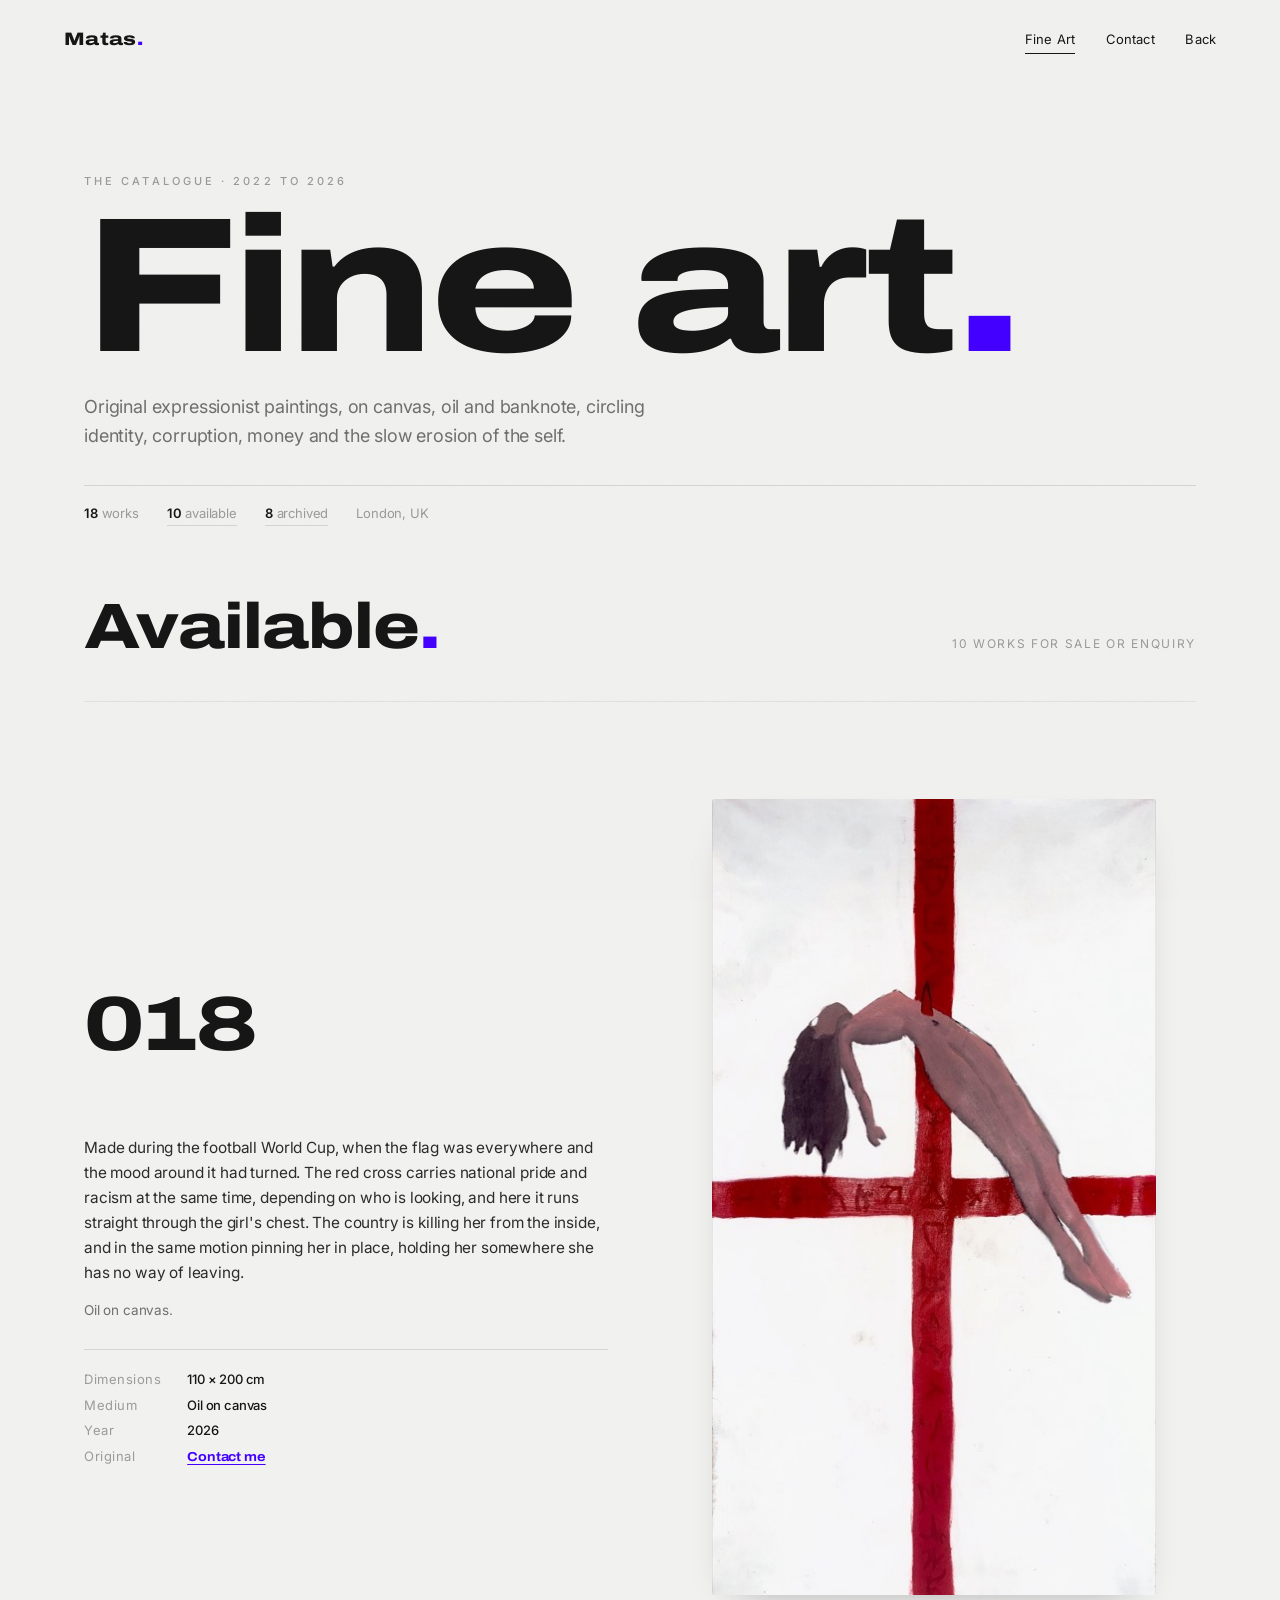
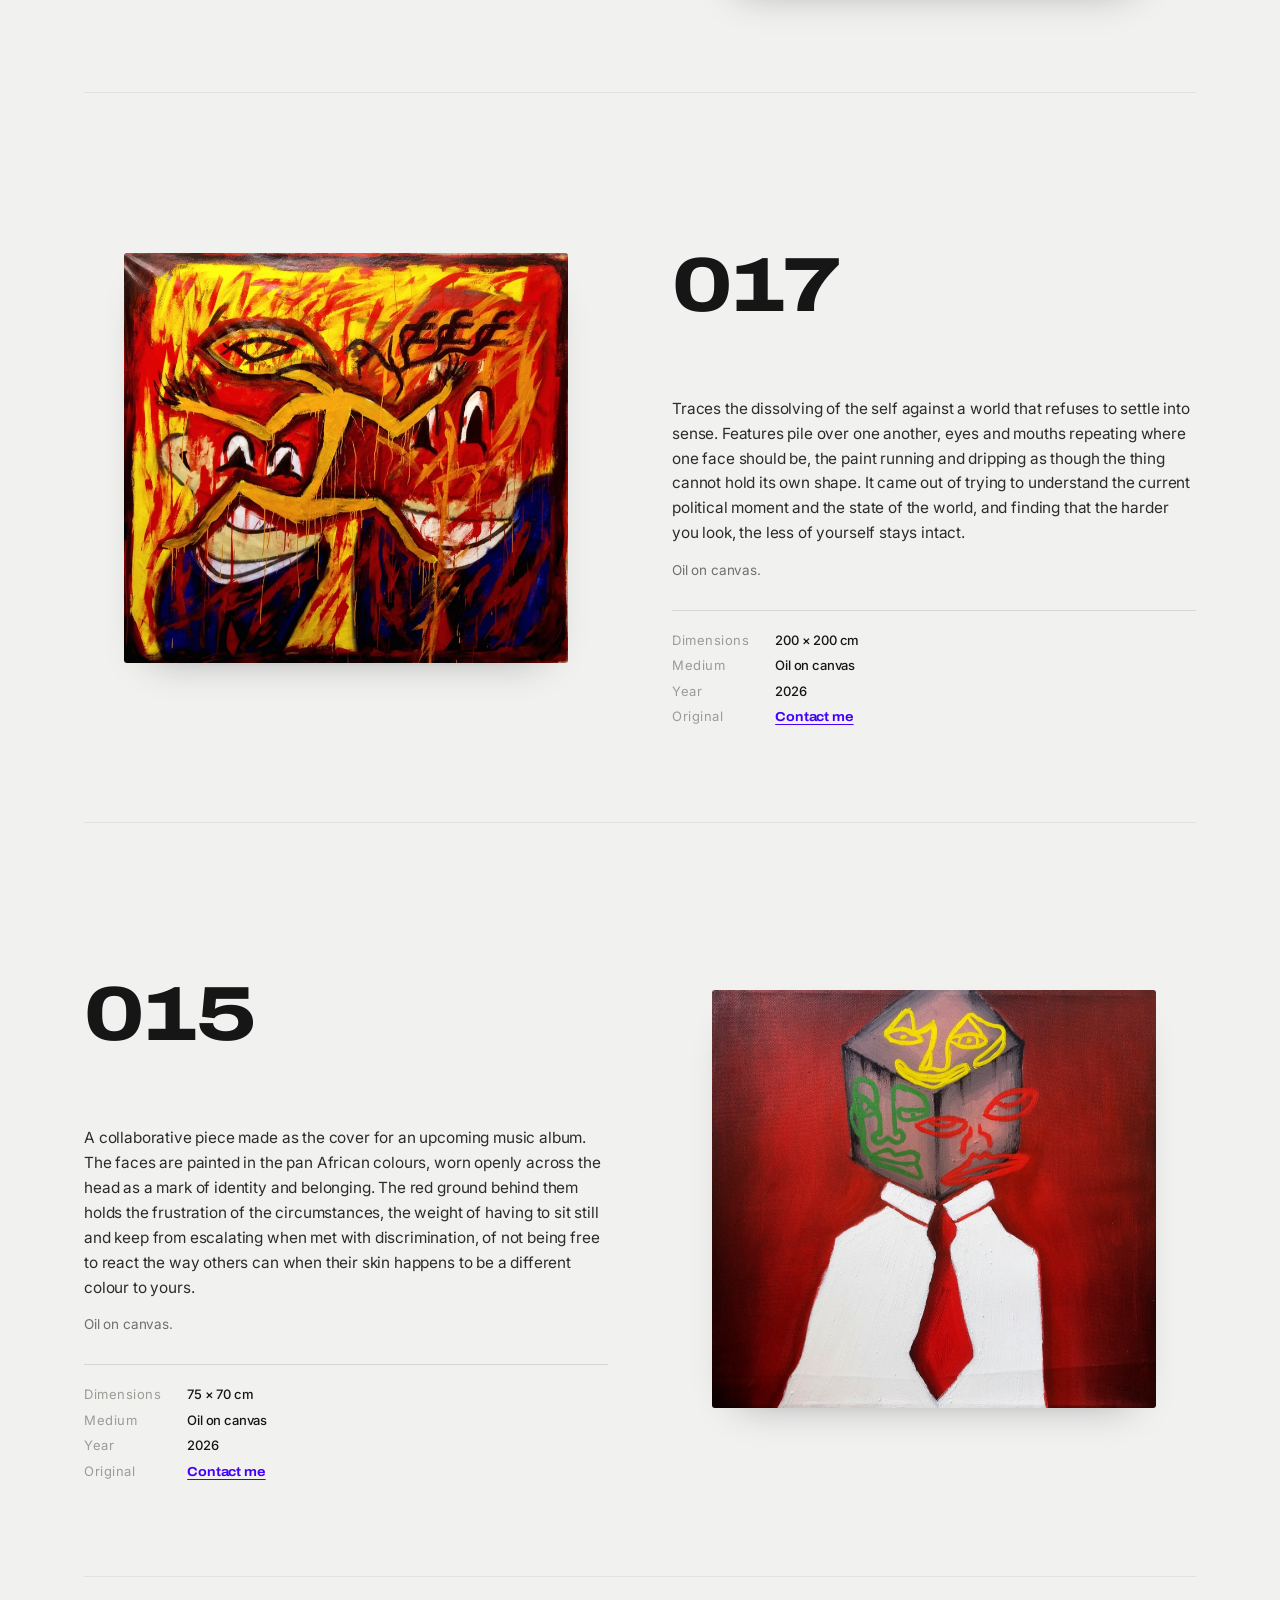
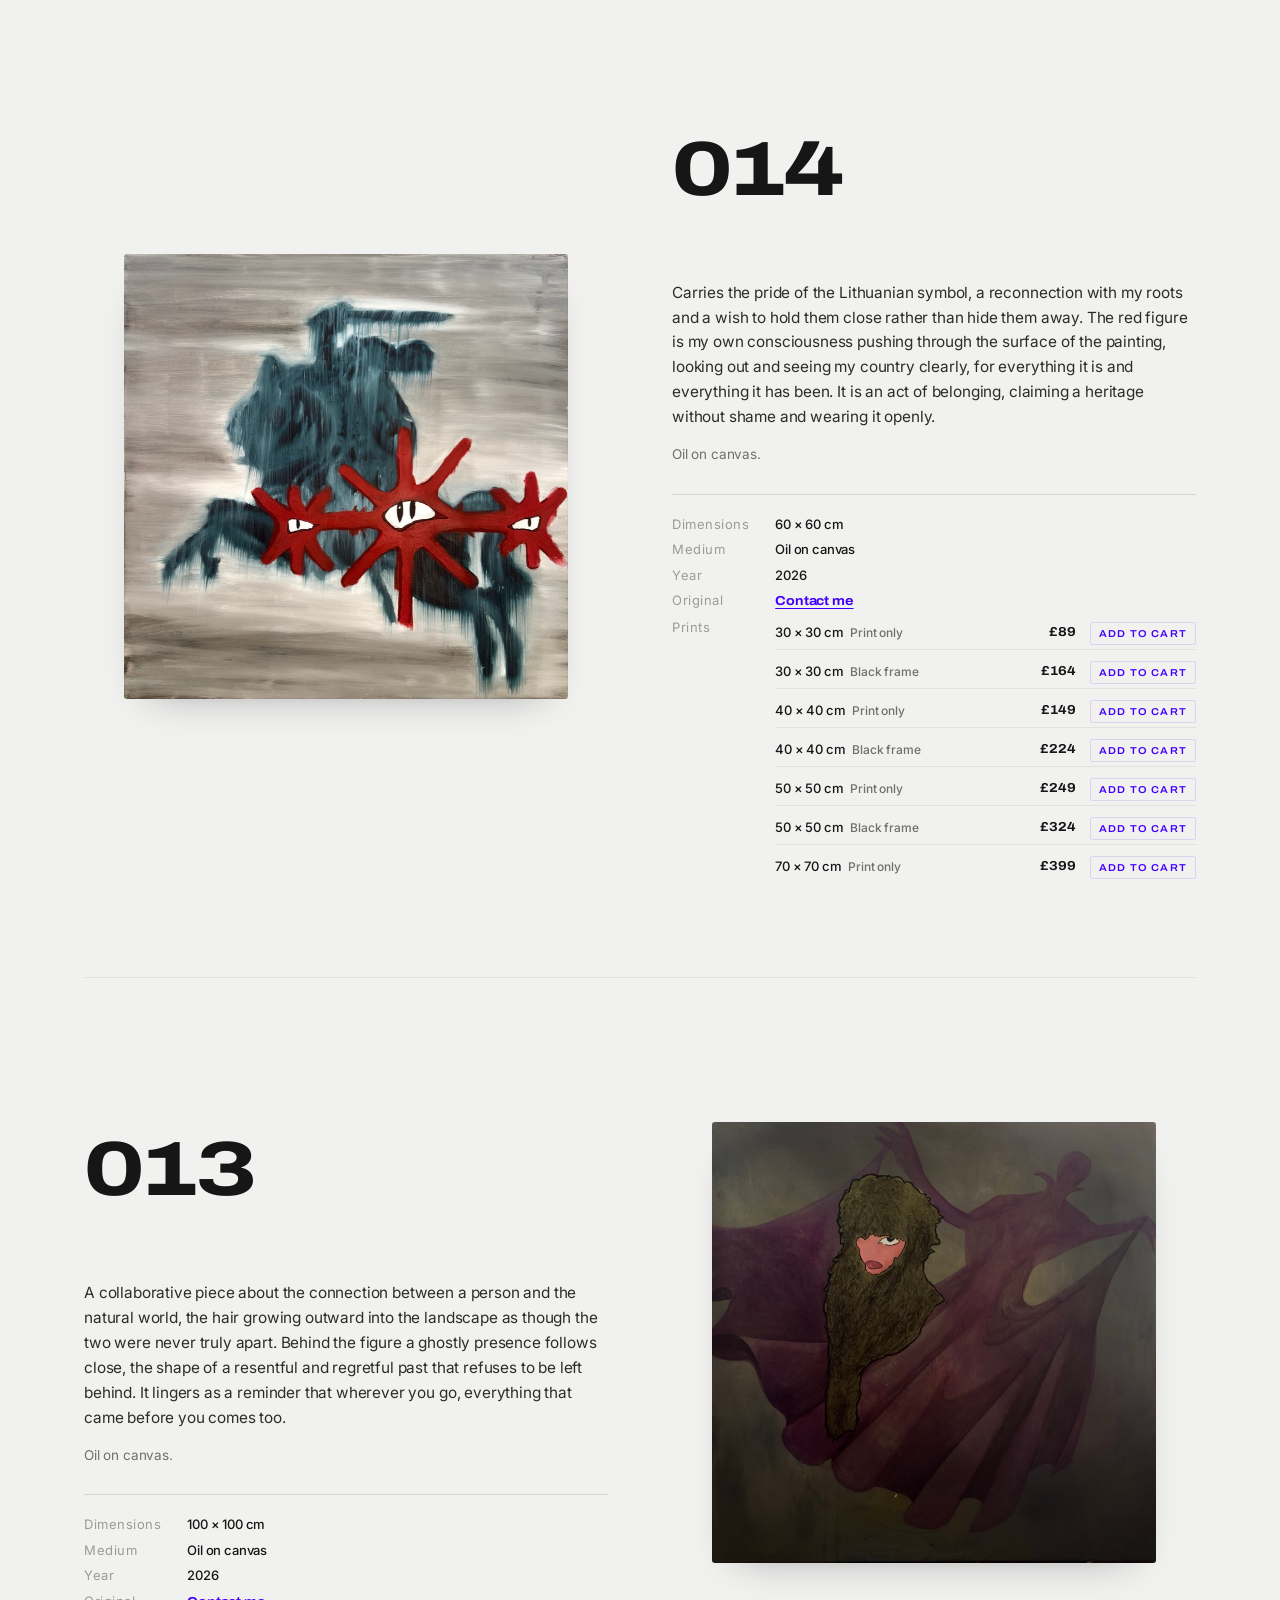
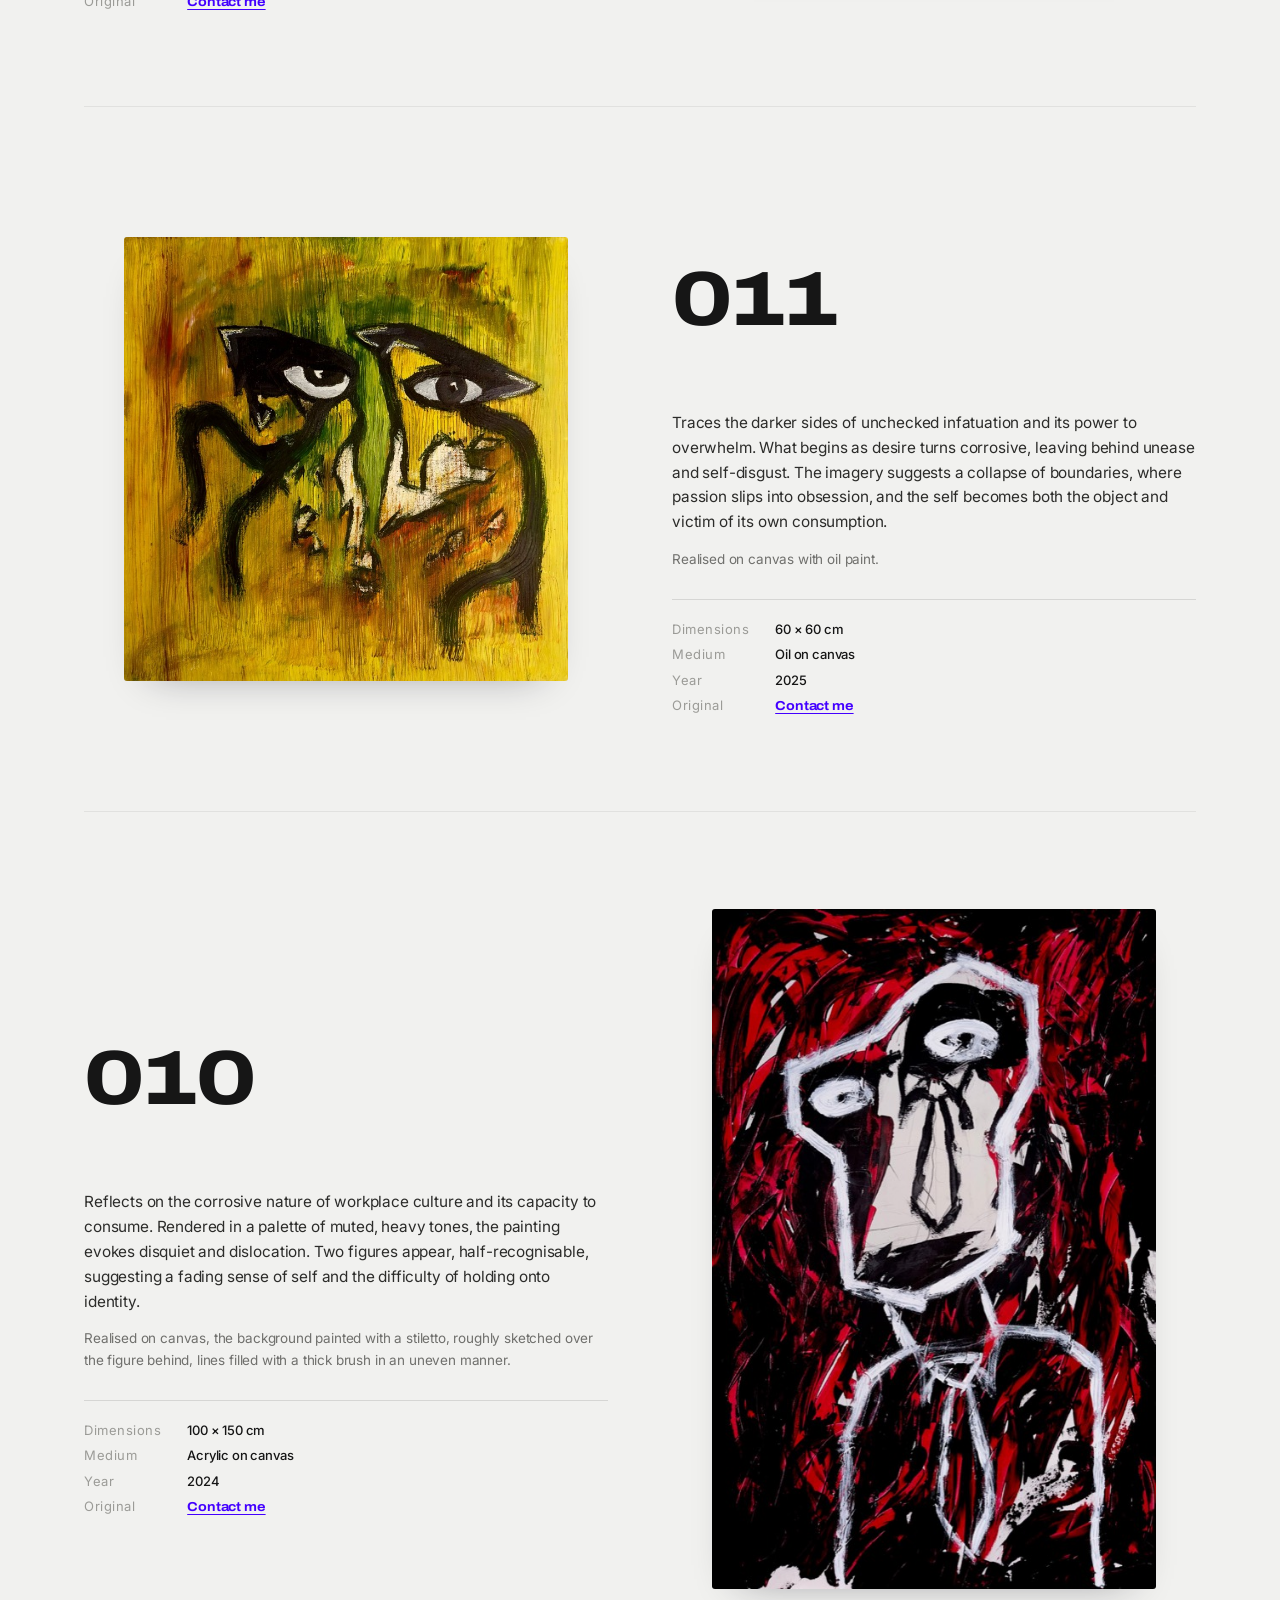
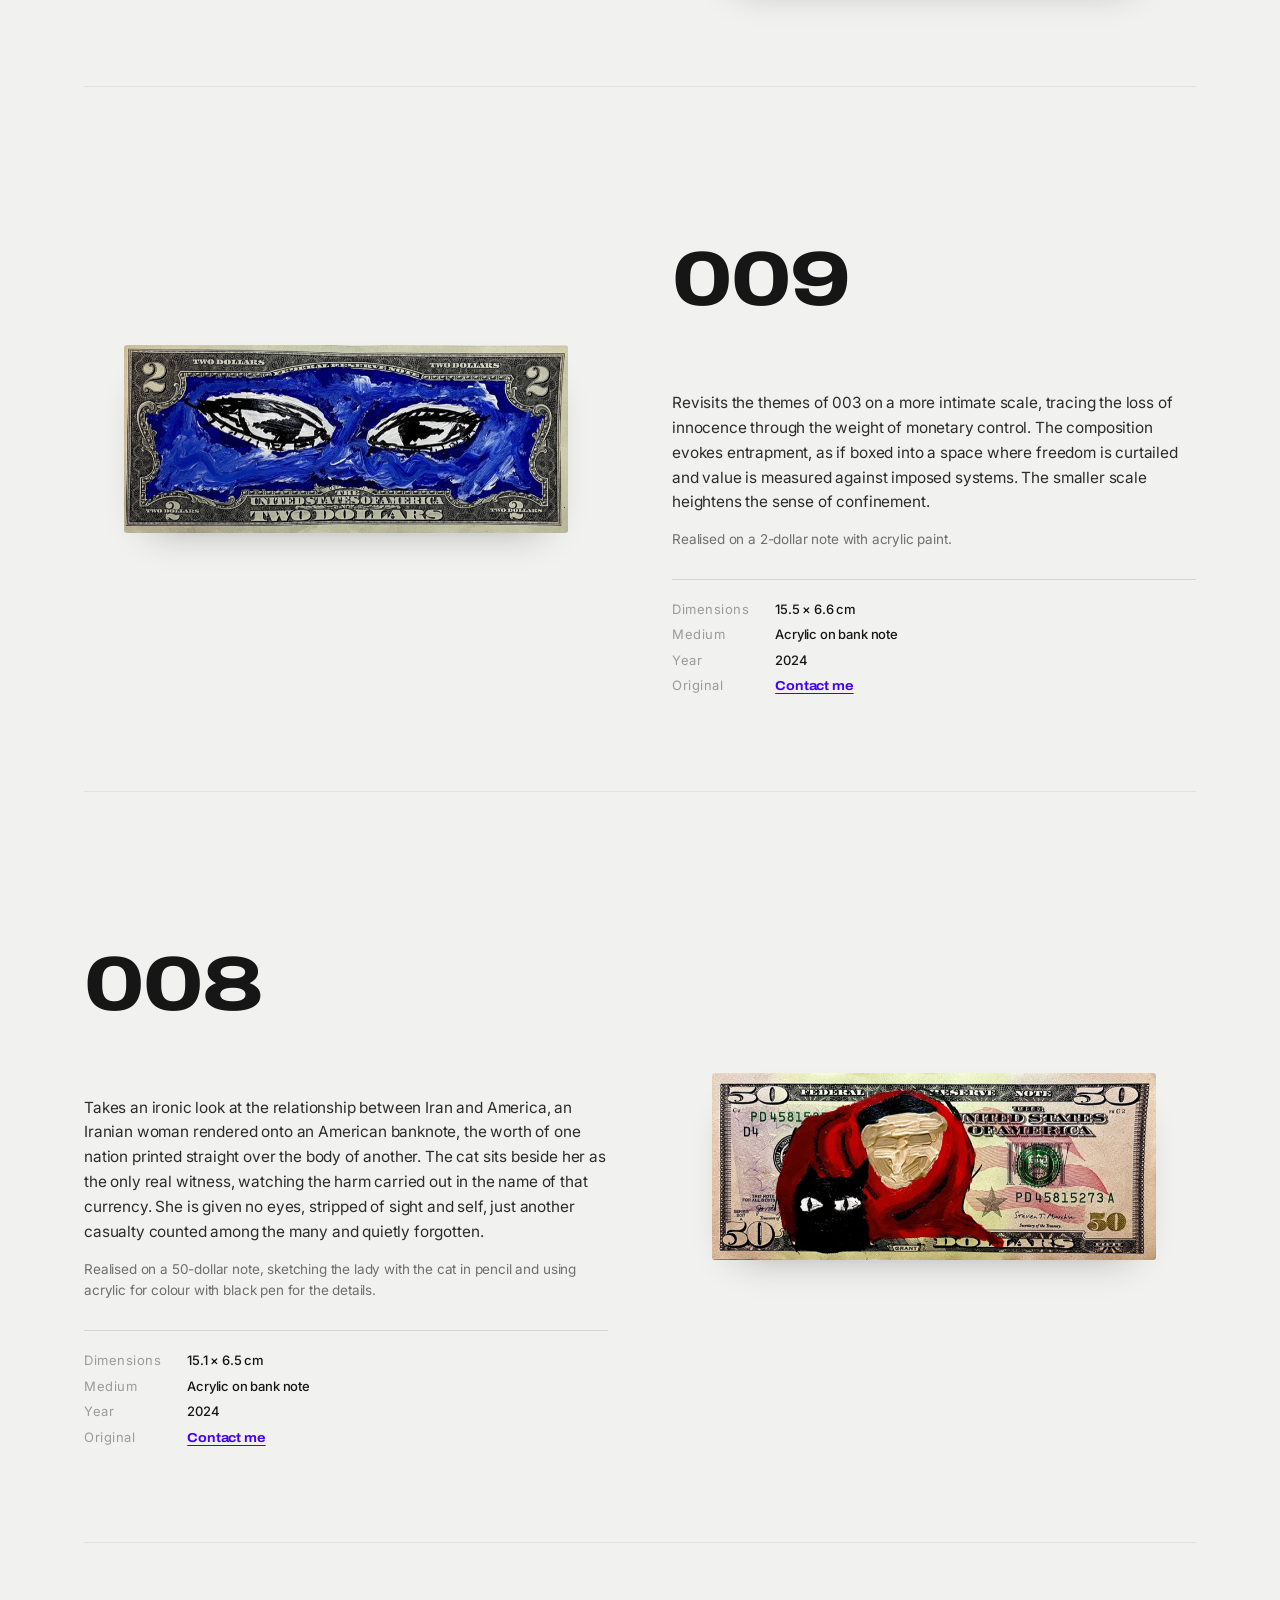
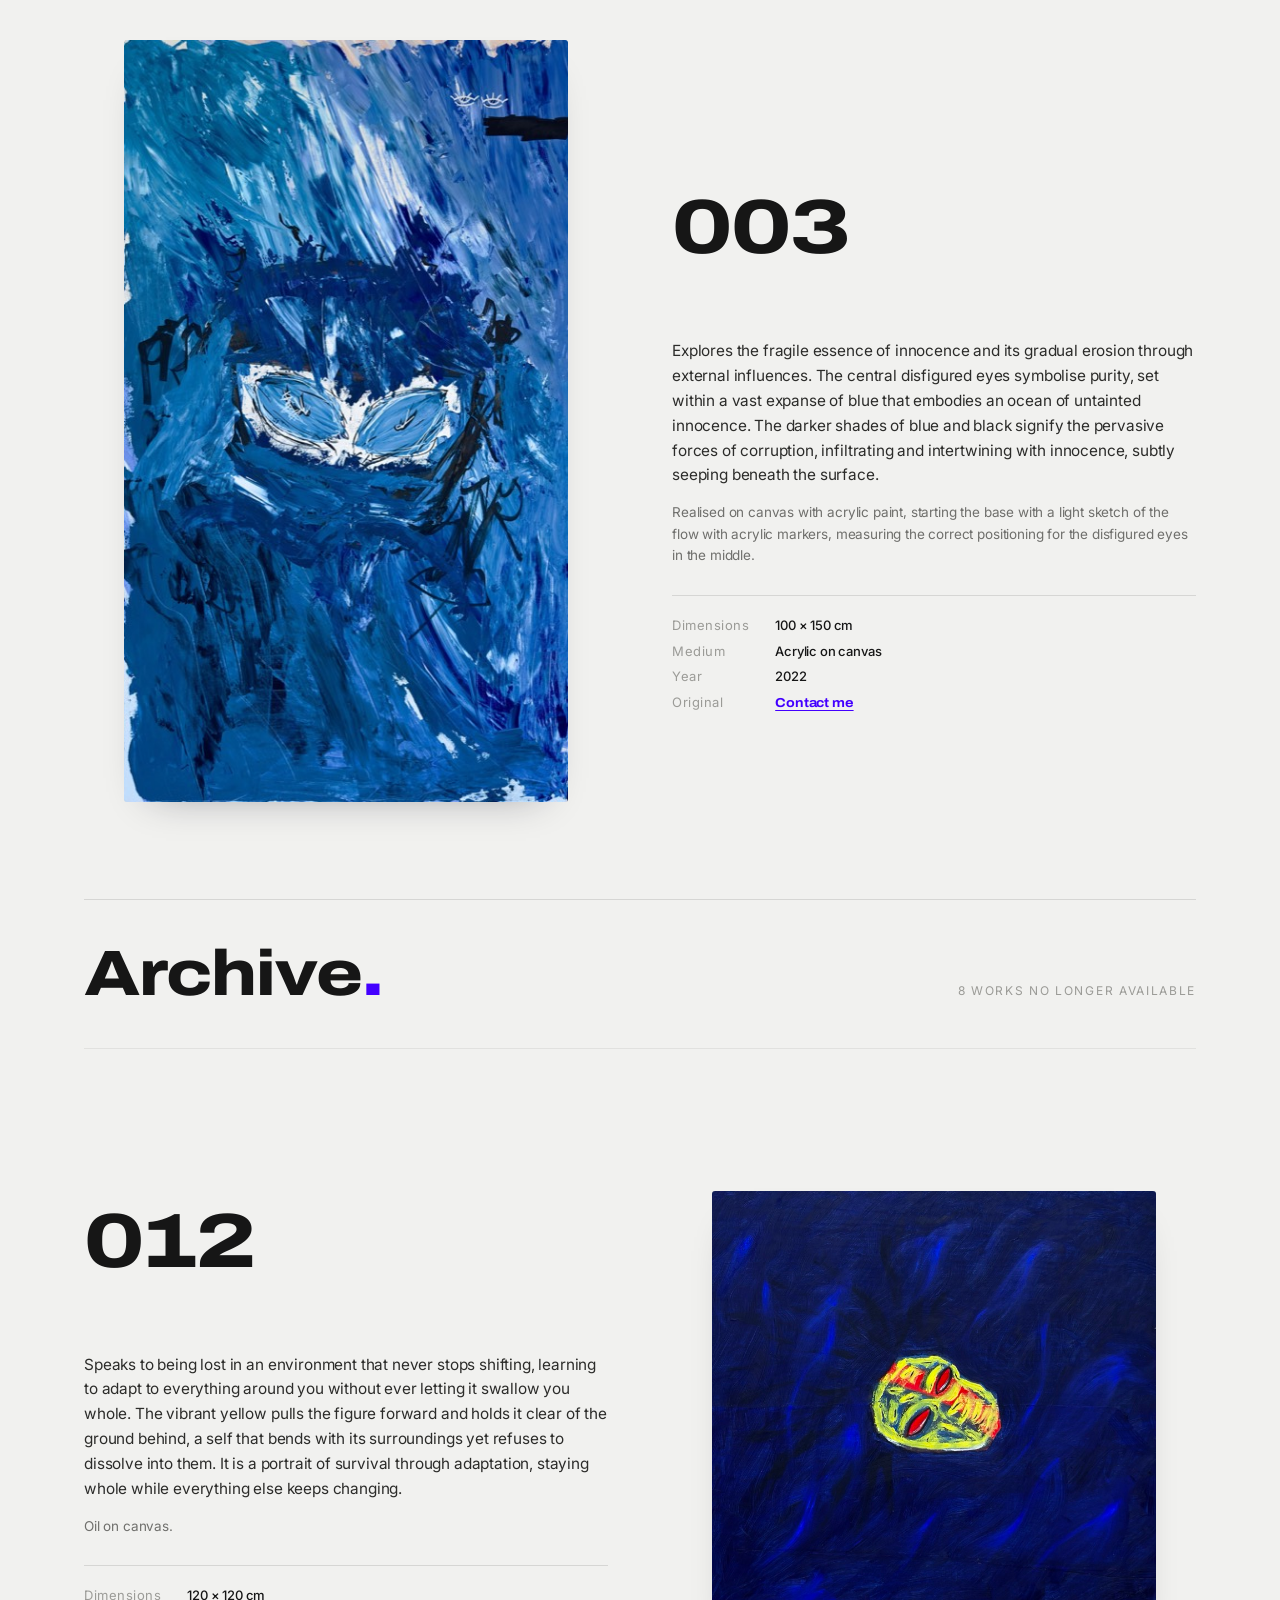
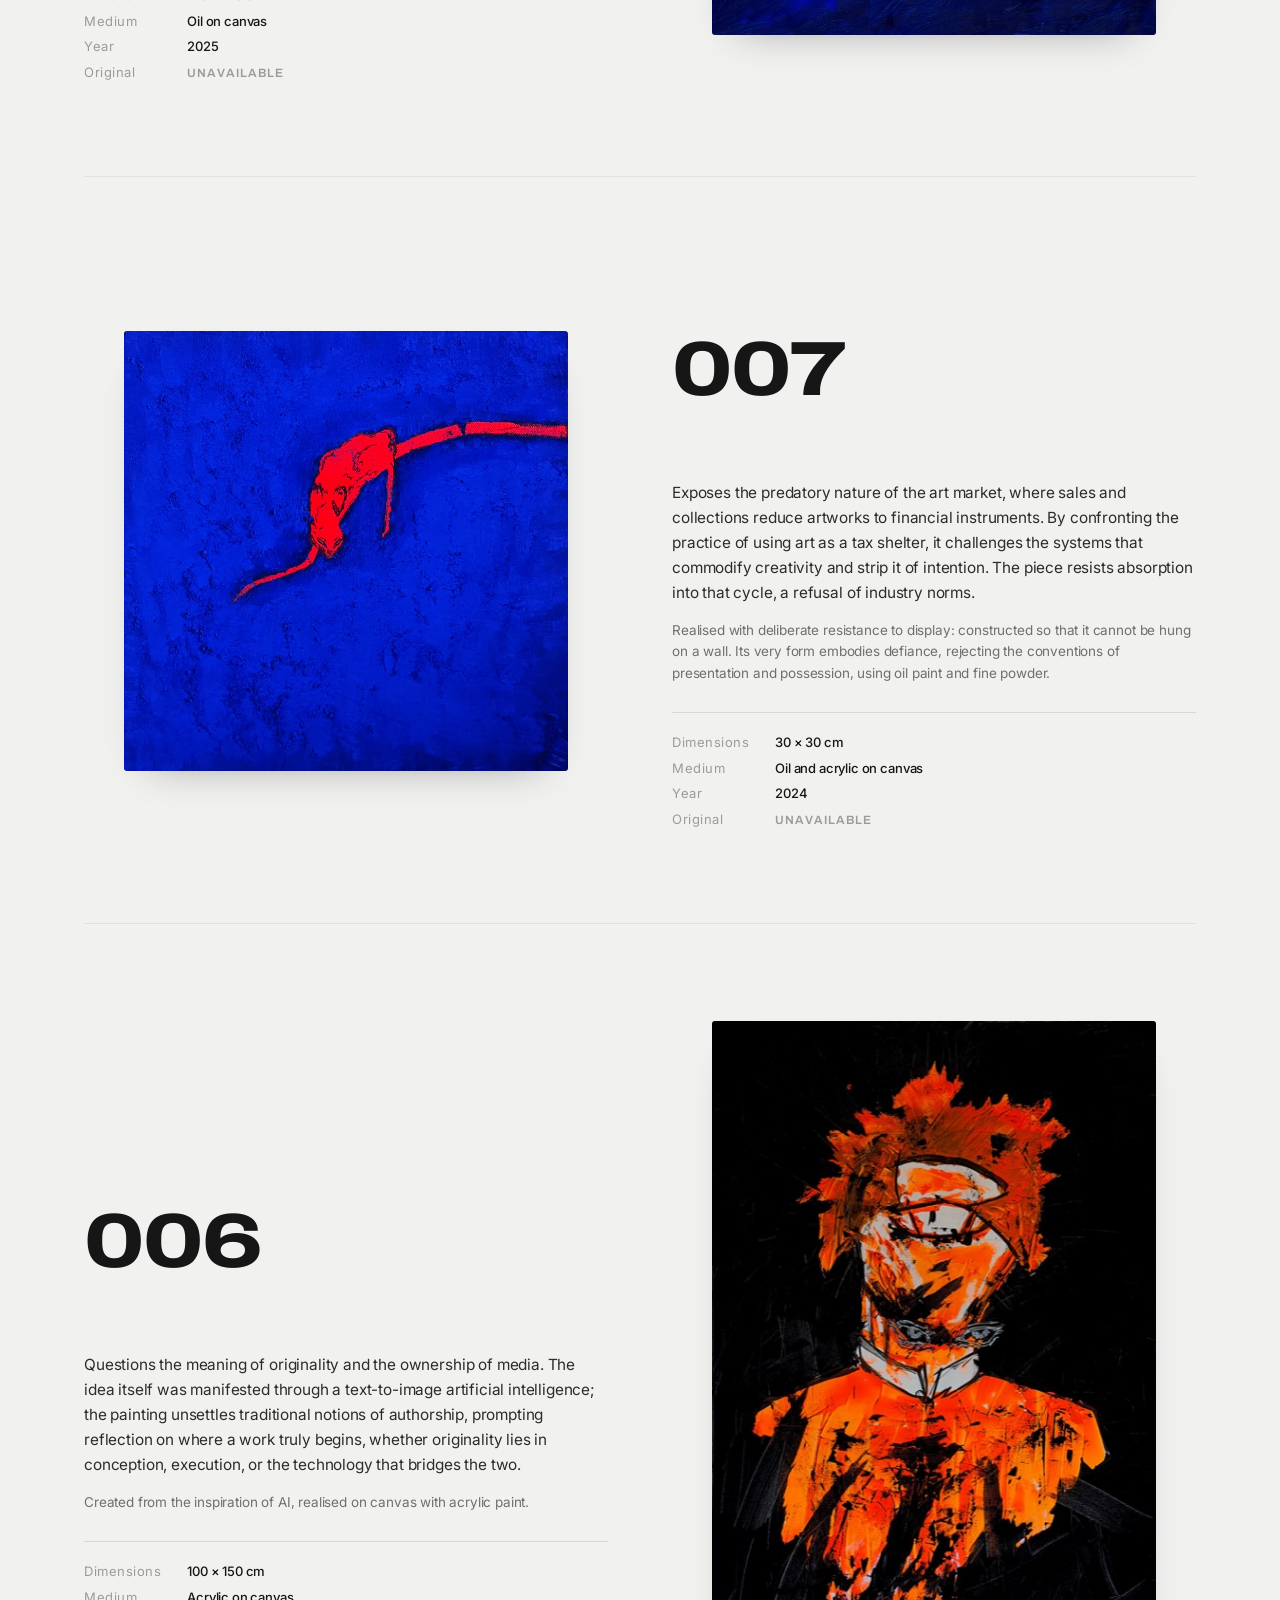
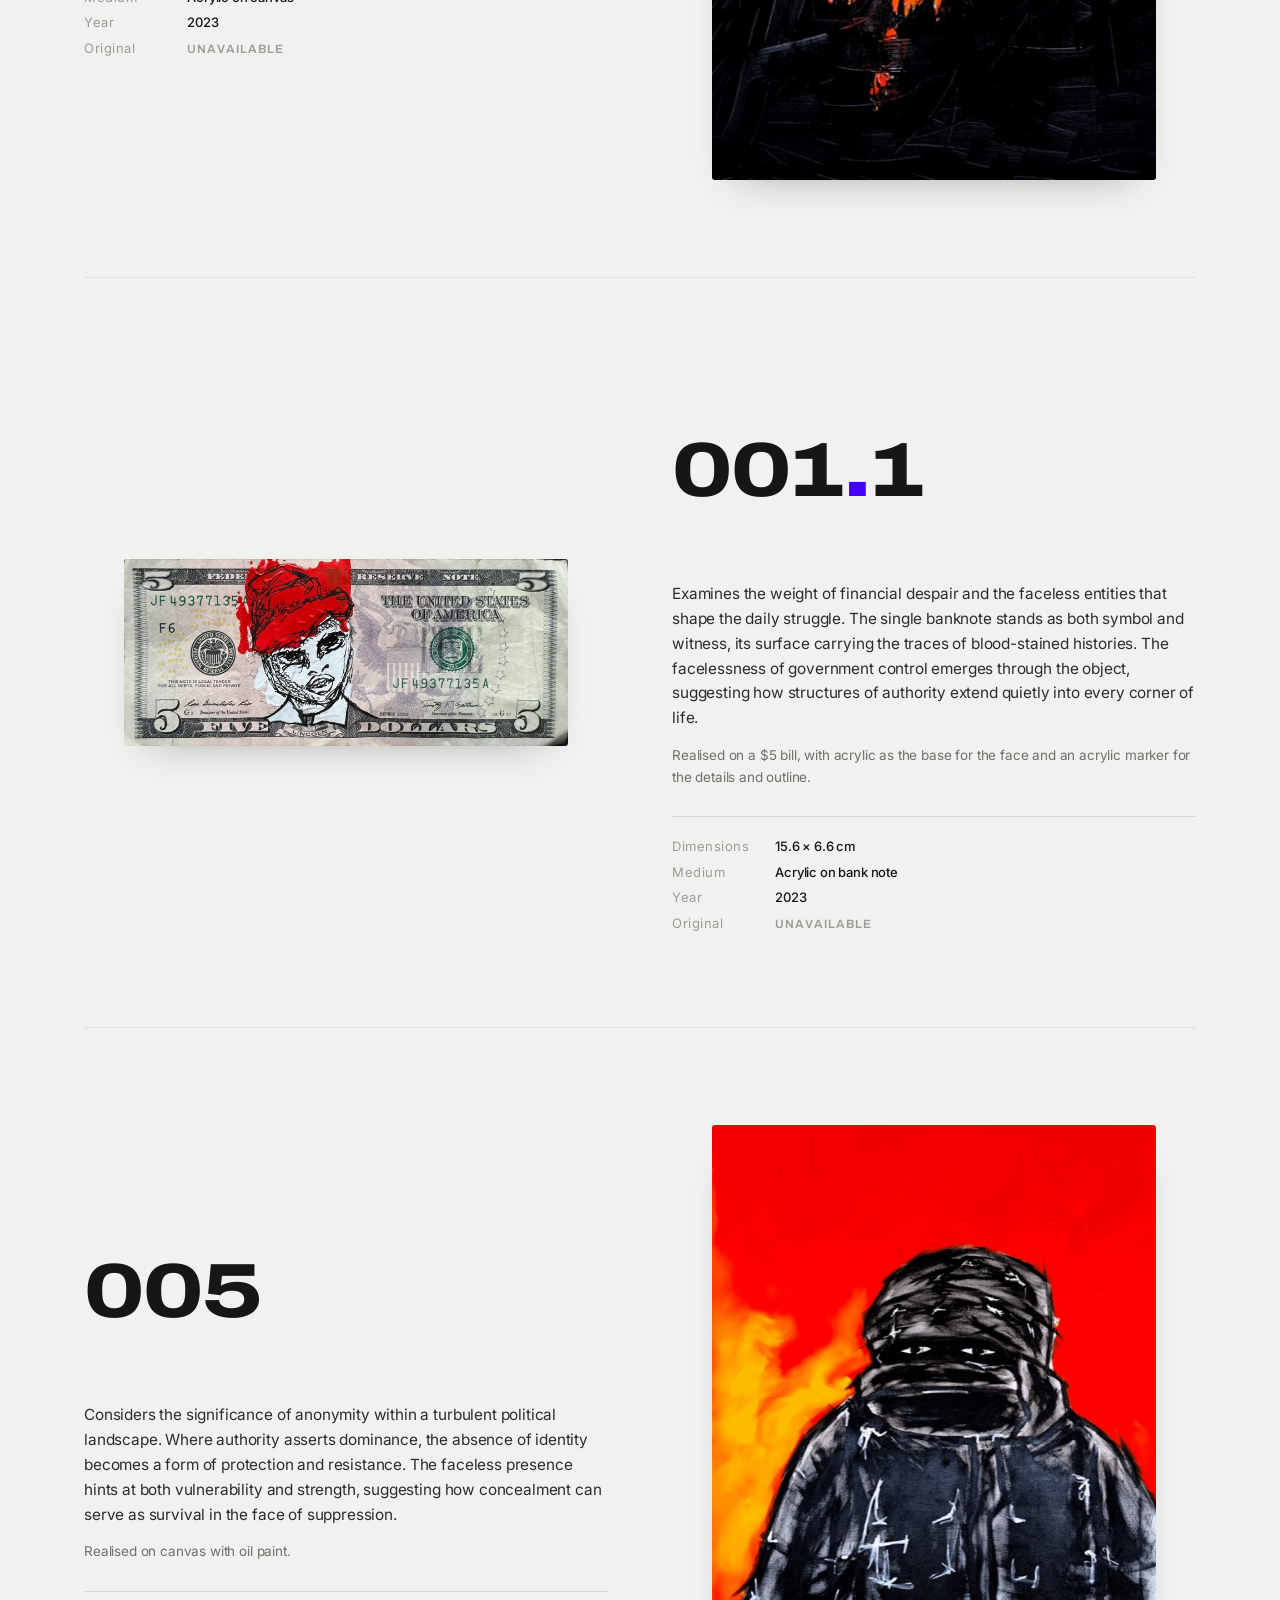
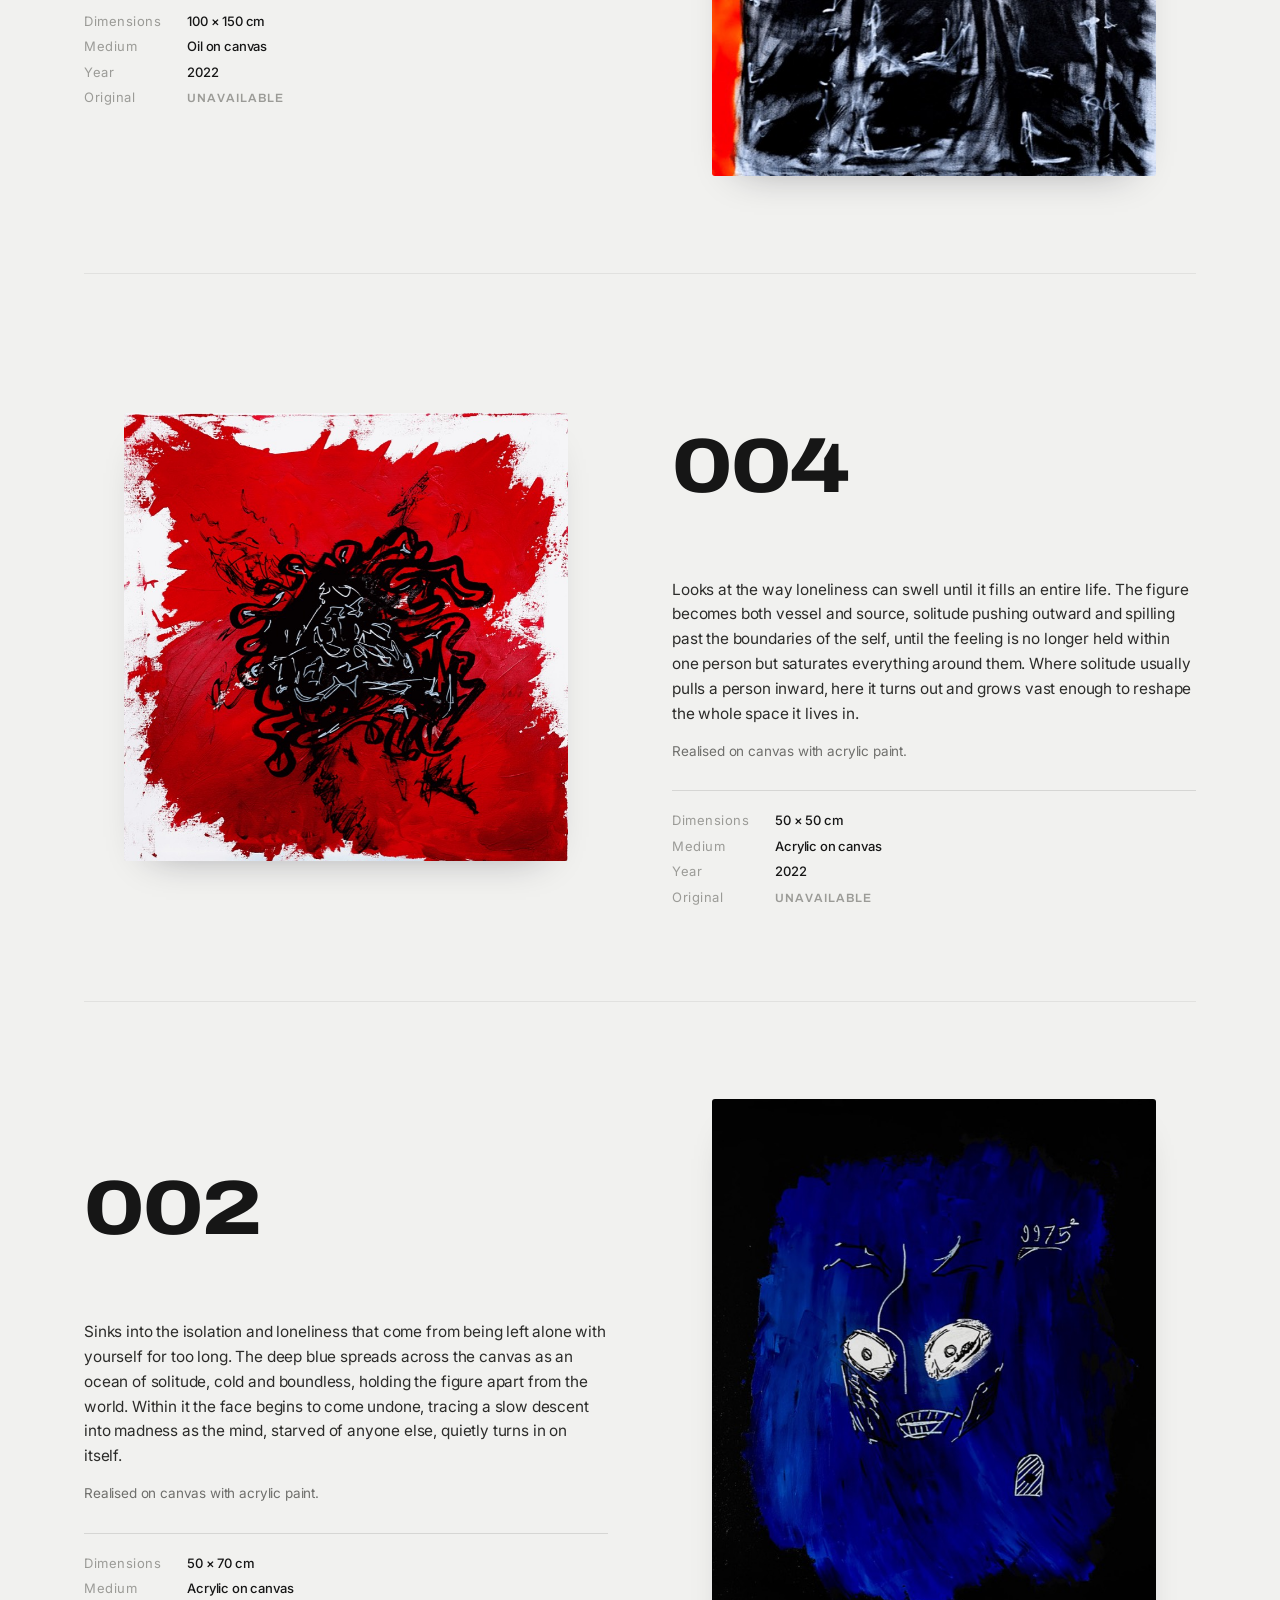
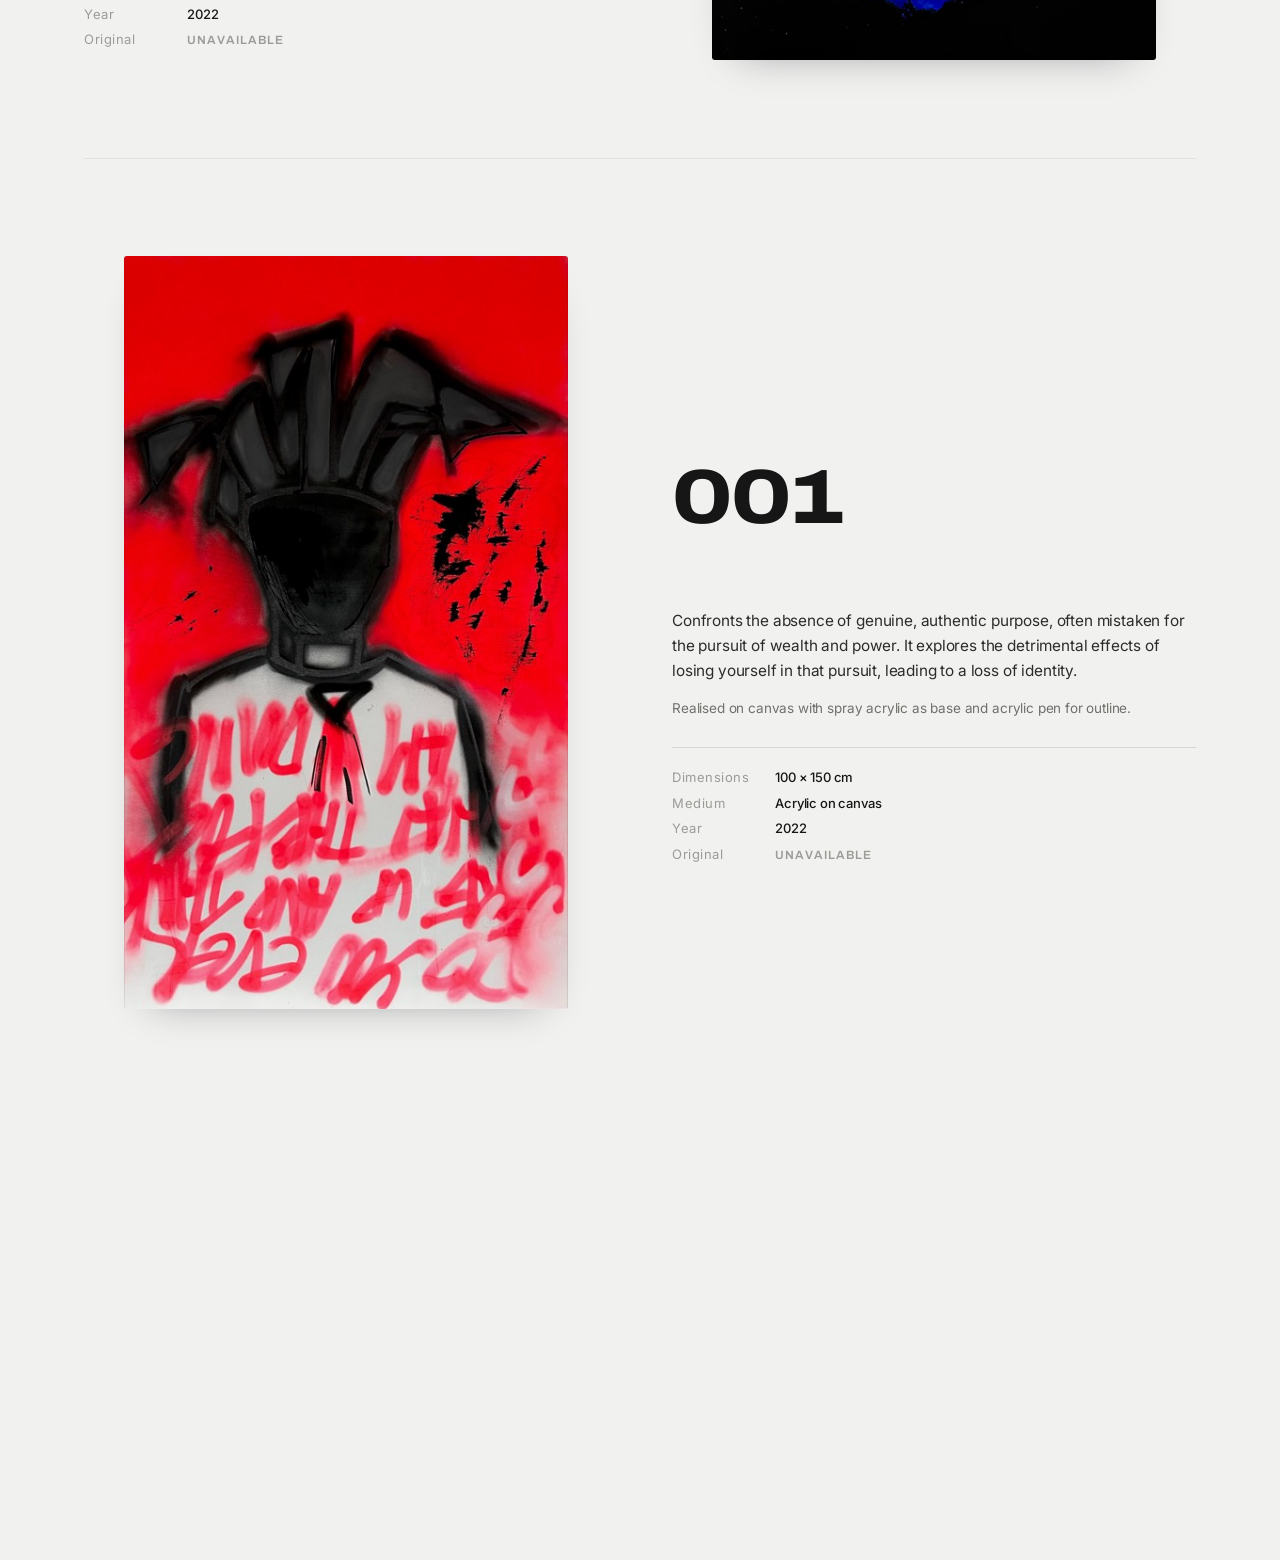
==== commit 34412f3b: "014 prints at real prices, with black-frame options 30×30 £89 / framed £164, 40×40 £149 / £224, 50×5" ====
--- a/art.html
+++ b/art.html
@@ -27,7 +27,7 @@
 <link rel="icon" href="icon-512.png" sizes="512x512" type="image/png">
 <link rel="apple-touch-icon" href="apple-touch-icon.png">
 <link rel="preconnect" href="https://fonts.googleapis.com"><link rel="preconnect" href="https://fonts.gstatic.com" crossorigin><link href="https://fonts.googleapis.com/css2?family=Archivo:wdth,wght@100..125,500..900&family=Inter:wght@400;500;600&display=swap" rel="stylesheet">
-<link rel="stylesheet" href="styles.css?v=mw5avepy">
+<link rel="stylesheet" href="styles.css?v=mw5b1v7m">
 </head>
 <script type="application/ld+json">{"@context":"https://schema.org","@type":"CollectionPage","name":"Fine Art Catalogue","description":"The complete catalogue of 18 original paintings by Matas.","url":"https://mat4s.com/art.html","inLanguage":"en-GB","author":{"@type":"Person","name":"Matas"},"mainEntity":{"@type":"ItemList","numberOfItems":18,"itemListElement":[{"@type":"ListItem","position":1,"item":{"@type":"VisualArtwork","name":"Work 018","image":"https://mat4s.com/assets/img-new-11.jpg","creator":{"@type":"Person","name":"Matas"},"artform":"Painting","artMedium":"Oil on canvas","dateCreated":"2026","size":"110 × 200 cm","abstract":"Made during the football World Cup, when the flag was everywhere and the mood around it had turned. The red cross carries national pride and racism at the same time, depending on who is looking, and here it runs straight through the girl's chest. The country is killing her from the inside, and in the same motion pinning her in place, holding her somewhere she has no way of leaving.","offers":{"@type":"Offer","availability":"https://schema.org/InStock","url":"https://mat4s.com/art.html","seller":{"@type":"Person","name":"Matas"}}}},{"@type":"ListItem","position":2,"item":{"@type":"VisualArtwork","name":"Work 017","image":"https://mat4s.com/assets/img-new-10.jpg","creator":{"@type":"Person","name":"Matas"},"artform":"Painting","artMedium":"Oil on canvas","dateCreated":"2026","size":"200 × 200 cm","abstract":"Traces the dissolving of the self against a world that refuses to settle into sense. Features pile over one another, eyes and mouths repeating where one face should be, the paint running and dripping as though the thing cannot hold its own shape. It came out of trying to understand the current political moment and the state of the world, and finding that the harder you look, the less of yourself stays intact.","offers":{"@type":"Offer","availability":"https://schema.org/InStock","url":"https://mat4s.com/art.html","seller":{"@type":"Person","name":"Matas"}}}},{"@type":"ListItem","position":3,"item":{"@type":"VisualArtwork","name":"Work 015","image":"https://mat4s.com/assets/img-new-08.jpg","creator":{"@type":"Person","name":"Matas"},"artform":"Painting","artMedium":"Oil on canvas","dateCreated":"2026","size":"75 × 70 cm","abstract":"A collaborative piece made as the cover for an upcoming music album. The faces are painted in the pan African colours, worn openly across the head as a mark of identity and belonging. The red ground behind them holds the frustration of the circumstances, the weight of having to sit still and keep from escalating when met with discrimination, of not being free to react the way others can when their skin happens to be a different colour to yours.","offers":{"@type":"Offer","availability":"https://schema.org/InStock","url":"https://mat4s.com/art.html","seller":{"@type":"Person","name":"Matas"}}}},{"@type":"ListItem","position":4,"item":{"@type":"VisualArtwork","name":"Work 014","image":"https://mat4s.com/assets/img-new-07.jpg","creator":{"@type":"Person","name":"Matas"},"artform":"Painting","artMedium":"Oil on canvas","dateCreated":"2026","size":"60 × 60 cm","abstract":"Carries the pride of the Lithuanian symbol, a reconnection with my roots and a wish to hold them close rather than hide them away. The red figure is my own consciousness pushing through the surface of the painting, looking out and seeing my country clearly, for everything it is and everything it has been. It is an act of belonging, claiming a heritage without shame and wearing it openly.","offers":{"@type":"Offer","availability":"https://schema.org/InStock","url":"https://mat4s.com/art.html","seller":{"@type":"Person","name":"Matas"}}}},{"@type":"ListItem","position":5,"item":{"@type":"VisualArtwork","name":"Work 013","image":"https://mat4s.com/assets/img-new-06.jpg","creator":{"@type":"Person","name":"Matas"},"artform":"Painting","artMedium":"Oil on canvas","dateCreated":"2026","size":"100 × 100 cm","abstract":"A collaborative piece about the connection between a person and the natural world, the hair growing outward into the landscape as though the two were never truly apart. Behind the figure a ghostly presence follows close, the shape of a resentful and regretful past that refuses to be left behind. It lingers as a reminder that wherever you go, everything that came before you comes too.","offers":{"@type":"Offer","availability":"https://schema.org/InStock","url":"https://mat4s.com/art.html","seller":{"@type":"Person","name":"Matas"}}}},{"@type":"ListItem","position":6,"item":{"@type":"VisualArtwork","name":"Work 012","image":"https://mat4s.com/assets/img-new-05.jpg","creator":{"@type":"Person","name":"Matas"},"artform":"Painting","artMedium":"Oil on canvas","dateCreated":"2025","size":"120 × 120 cm","abstract":"Speaks to being lost in an environment that never stops shifting, learning to adapt to everything around you without ever letting it swallow you whole. The vibrant yellow pulls the figure forward and holds it clear of the ground behind, a self that bends with its surroundings yet refuses to dissolve into them. It is a portrait of survival through adaptation, staying whole while everything else keeps changing.","offers":{"@type":"Offer","availability":"https://schema.org/SoldOut","url":"https://mat4s.com/art.html","seller":{"@type":"Person","name":"Matas"}}}},{"@type":"ListItem","position":7,"item":{"@type":"VisualArtwork","name":"Work 011","image":"https://mat4s.com/assets/img-b01cbe59-e2d8-43f0-8ff6-9f8cd67b78cc.jpg","creator":{"@type":"Person","name":"Matas"},"artform":"Painting","artMedium":"Oil on canvas","dateCreated":"2025","size":"60 × 60 cm","abstract":"Traces the darker sides of unchecked infatuation and its power to overwhelm. What begins as desire turns corrosive, leaving behind unease and self-disgust. The imagery suggests a collapse of boundaries, where passion slips into obsession, and the self becomes both the object and victim of its own consumption.","offers":{"@type":"Offer","availability":"https://schema.org/InStock","price":"725","priceCurrency":"GBP","url":"https://mat4s.com/art.html","seller":{"@type":"Person","name":"Matas"}}}},{"@type":"ListItem","position":8,"item":{"@type":"VisualArtwork","name":"Work 010","image":"https://mat4s.com/assets/img-d51b01d7-4450-4bf9-b7cd-f0d9324e289b.jpg","creator":{"@type":"Person","name":"Matas"},"artform":"Painting","artMedium":"Acrylic on canvas","dateCreated":"2024","size":"100 × 150 cm","abstract":"Reflects on the corrosive nature of workplace culture and its capacity to consume. Rendered in a palette of muted, heavy tones, the painting evokes disquiet and dislocation. Two figures appear, half-recognisable, suggesting a fading sense of self and the difficulty of holding onto identity.","offers":{"@type":"Offer","availability":"https://schema.org/InStock","price":"1100","priceCurrency":"GBP","url":"https://mat4s.com/art.html","seller":{"@type":"Person","name":"Matas"}}}},{"@type":"ListItem","position":9,"item":{"@type":"VisualArtwork","name":"Work 009","image":"https://mat4s.com/assets/img-8b59a1f1-c239-43d4-9979-f3254cedb56a.jpg","creator":{"@type":"Person","name":"Matas"},"artform":"Painting","artMedium":"Acrylic on bank note","dateCreated":"2024","size":"15.5 × 6.6 cm","abstract":"Revisits the themes of 003 on a more intimate scale, tracing the loss of innocence through the weight of monetary control. The composition evokes entrapment, as if boxed into a space where freedom is curtailed and value is measured against imposed systems. The smaller scale heightens the sense of confinement.","offers":{"@type":"Offer","availability":"https://schema.org/InStock","price":"275","priceCurrency":"GBP","url":"https://mat4s.com/art.html","seller":{"@type":"Person","name":"Matas"}}}},{"@type":"ListItem","position":10,"item":{"@type":"VisualArtwork","name":"Work 008","image":"https://mat4s.com/assets/img-81e28c86-865a-480e-8396-a0b910a30fb2.jpg","creator":{"@type":"Person","name":"Matas"},"artform":"Painting","artMedium":"Acrylic on bank note","dateCreated":"2024","size":"15.1 × 6.5 cm","abstract":"Takes an ironic look at the relationship between Iran and America, an Iranian woman rendered onto an American banknote, the worth of one nation printed straight over the body of another. The cat sits beside her as the only real witness, watching the harm carried out in the name of that currency. She is given no eyes, stripped of sight and self, just another casualty counted among the many and quietly forgotten.","offers":{"@type":"Offer","availability":"https://schema.org/InStock","price":"375","priceCurrency":"GBP","url":"https://mat4s.com/art.html","seller":{"@type":"Person","name":"Matas"}}}},{"@type":"ListItem","position":11,"item":{"@type":"VisualArtwork","name":"Work 007","image":"https://mat4s.com/assets/img-9c4986b9-90ee-48c9-8bc0-05dc934ac0ad.jpg","creator":{"@type":"Person","name":"Matas"},"artform":"Painting","artMedium":"Oil and acrylic on canvas","dateCreated":"2024","size":"30 × 30 cm","abstract":"Exposes the predatory nature of the art market, where sales and collections reduce artworks to financial instruments. By confronting the practice of using art as a tax shelter, it challenges the systems that commodify creativity and strip it of intention. The piece resists absorption into that cycle, a refusal of industry norms.","offers":{"@type":"Offer","availability":"https://schema.org/SoldOut","url":"https://mat4s.com/art.html","seller":{"@type":"Person","name":"Matas"}}}},{"@type":"ListItem","position":12,"item":{"@type":"VisualArtwork","name":"Work 006","image":"https://mat4s.com/assets/img-8d0863b2-504a-43ad-9a31-b4f67ece96c8.jpg","creator":{"@type":"Person","name":"Matas"},"artform":"Painting","artMedium":"Acrylic on canvas","dateCreated":"2023","size":"100 × 150 cm","abstract":"Questions the meaning of originality and the ownership of media. The idea itself was manifested through a text-to-image artificial intelligence; the painting unsettles traditional notions of authorship, prompting reflection on where a work truly begins, whether originality lies in conception, execution, or the technology that bridges the two.","offers":{"@type":"Offer","availability":"https://schema.org/SoldOut","url":"https://mat4s.com/art.html","seller":{"@type":"Person","name":"Matas"}}}},{"@type":"ListItem","position":13,"item":{"@type":"VisualArtwork","name":"Work 001.1","image":"https://mat4s.com/assets/img-a86574f8-7e68-40d0-95b6-8b289221bf09.jpg","creator":{"@type":"Person","name":"Matas"},"artform":"Painting","artMedium":"Acrylic on bank note","dateCreated":"2023","size":"15.6 × 6.6 cm","abstract":"Examines the weight of financial despair and the faceless entities that shape the daily struggle. The single banknote stands as both symbol and witness, its surface carrying the traces of blood-stained histories. The facelessness of government control emerges through the object, suggesting how structures of authority extend quietly into every corner of life.","offers":{"@type":"Offer","availability":"https://schema.org/SoldOut","url":"https://mat4s.com/art.html","seller":{"@type":"Person","name":"Matas"}}}},{"@type":"ListItem","position":14,"item":{"@type":"VisualArtwork","name":"Work 005","image":"https://mat4s.com/assets/img-a5b54075-f5e3-4a4c-98c6-930391dec989.jpg","creator":{"@type":"Person","name":"Matas"},"artform":"Painting","artMedium":"Oil on canvas","dateCreated":"2022","size":"100 × 150 cm","abstract":"Considers the significance of anonymity within a turbulent political landscape. Where authority asserts dominance, the absence of identity becomes a form of protection and resistance. The faceless presence hints at both vulnerability and strength, suggesting how concealment can serve as survival in the face of suppression.","offers":{"@type":"Offer","availability":"https://schema.org/SoldOut","url":"https://mat4s.com/art.html","seller":{"@type":"Person","name":"Matas"}}}},{"@type":"ListItem","position":15,"item":{"@type":"VisualArtwork","name":"Work 004","image":"https://mat4s.com/assets/img-8cd8e54d-08d6-4fa5-ba80-a523fd7424c2.jpg","creator":{"@type":"Person","name":"Matas"},"artform":"Painting","artMedium":"Acrylic on canvas","dateCreated":"2022","size":"50 × 50 cm","abstract":"Looks at the way loneliness can swell until it fills an entire life. The figure becomes both vessel and source, solitude pushing outward and spilling past the boundaries of the self, until the feeling is no longer held within one person but saturates everything around them. Where solitude usually pulls a person inward, here it turns out and grows vast enough to reshape the whole space it lives in.","offers":{"@type":"Offer","availability":"https://schema.org/SoldOut","url":"https://mat4s.com/art.html","seller":{"@type":"Person","name":"Matas"}}}},{"@type":"ListItem","position":16,"item":{"@type":"VisualArtwork","name":"Work 003","image":"https://mat4s.com/assets/img-cd3be181-369c-4c3b-9103-0a0d3c45fcec.jpg","creator":{"@type":"Person","name":"Matas"},"artform":"Painting","artMedium":"Acrylic on canvas","dateCreated":"2022","size":"100 × 150 cm","abstract":"Explores the fragile essence of innocence and its gradual erosion through external influences. The central disfigured eyes symbolise purity, set within a vast expanse of blue that embodies an ocean of untainted innocence. The darker shades of blue and black signify the pervasive forces of corruption, infiltrating and intertwining with innocence, subtly seeping beneath the surface.","offers":{"@type":"Offer","availability":"https://schema.org/InStock","price":"1250","priceCurrency":"GBP","url":"https://mat4s.com/art.html","seller":{"@type":"Person","name":"Matas"}}}},{"@type":"ListItem","position":17,"item":{"@type":"VisualArtwork","name":"Work 002","image":"https://mat4s.com/assets/img-45a74f5e-d016-427e-a1b7-248f466e1ce7.jpg","creator":{"@type":"Person","name":"Matas"},"artform":"Painting","artMedium":"Acrylic on canvas","dateCreated":"2022","size":"50 × 70 cm","abstract":"Sinks into the isolation and loneliness that come from being left alone with yourself for too long. The deep blue spreads across the canvas as an ocean of solitude, cold and boundless, holding the figure apart from the world. Within it the face begins to come undone, tracing a slow descent into madness as the mind, starved of anyone else, quietly turns in on itself.","offers":{"@type":"Offer","availability":"https://schema.org/SoldOut","url":"https://mat4s.com/art.html","seller":{"@type":"Person","name":"Matas"}}}},{"@type":"ListItem","position":18,"item":{"@type":"VisualArtwork","name":"Work 001","image":"https://mat4s.com/assets/img-b364f682-e3d1-416a-80cf-90b556a73d99.jpg","creator":{"@type":"Person","name":"Matas"},"artform":"Painting","artMedium":"Acrylic on canvas","dateCreated":"2022","size":"100 × 150 cm","abstract":"Confronts the absence of genuine, authentic purpose, often mistaken for the pursuit of wealth and power. It explores the detrimental effects of losing yourself in that pursuit, leading to a loss of identity.","offers":{"@type":"Offer","availability":"https://schema.org/SoldOut","url":"https://mat4s.com/art.html","seller":{"@type":"Person","name":"Matas"}}}}]}}</script>
 <body>
@@ -126,7 +126,7 @@
             <dt>Medium</dt><dd>Oil on canvas</dd>
             <dt>Year</dt><dd>2026</dd>
             <dt>Original</dt><dd><a class="price avail" href="mailto:matas@mail.com">Contact me</a></dd>
-            <dt>Prints</dt><dd class="print-opts"><span class="buy-line"><span class="print-size">30 × 30 cm</span> <span class="print-price">£65</span><button class="cart-add" type="button" data-id="print-014-30-30-cm" data-name="Work 014, print" data-detail="30 × 30 cm" data-amount="6500" data-max="10" data-image="assets/img-new-07.jpg">Add to cart</button></span><span class="buy-line"><span class="print-size">40 × 40 cm</span> <span class="print-price">£85</span><button class="cart-add" type="button" data-id="print-014-40-40-cm" data-name="Work 014, print" data-detail="40 × 40 cm" data-amount="8500" data-max="10" data-image="assets/img-new-07.jpg">Add to cart</button></span><span class="buy-line"><span class="print-size">50 × 50 cm</span> <span class="print-price">£125</span><button class="cart-add" type="button" data-id="print-014-50-50-cm" data-name="Work 014, print" data-detail="50 × 50 cm" data-amount="12500" data-max="10" data-image="assets/img-new-07.jpg">Add to cart</button></span><span class="buy-line"><span class="print-size">70 × 70 cm</span> <span class="print-price">£195</span><button class="cart-add" type="button" data-id="print-014-70-70-cm" data-name="Work 014, print" data-detail="70 × 70 cm" data-amount="19500" data-max="10" data-image="assets/img-new-07.jpg">Add to cart</button></span></dd>
+            <dt>Prints</dt><dd class="print-opts"><span class="buy-line"><span class="print-size">30 × 30 cm <span class="print-finish">Print only</span></span> <span class="print-price">£89</span><button class="cart-add" type="button" data-id="print-014-30-30-cm-print-only" data-name="Work 014, print" data-detail="30 × 30 cm, print only" data-amount="8900" data-max="10" data-image="assets/img-new-07.jpg">Add to cart</button></span><span class="buy-line"><span class="print-size">30 × 30 cm <span class="print-finish">Black frame</span></span> <span class="print-price">£164</span><button class="cart-add" type="button" data-id="print-014-30-30-cm-black-frame" data-name="Work 014, framed print" data-detail="30 × 30 cm, black frame" data-amount="16400" data-max="10" data-image="assets/img-new-07.jpg">Add to cart</button></span><span class="buy-line"><span class="print-size">40 × 40 cm <span class="print-finish">Print only</span></span> <span class="print-price">£149</span><button class="cart-add" type="button" data-id="print-014-40-40-cm-print-only" data-name="Work 014, print" data-detail="40 × 40 cm, print only" data-amount="14900" data-max="10" data-image="assets/img-new-07.jpg">Add to cart</button></span><span class="buy-line"><span class="print-size">40 × 40 cm <span class="print-finish">Black frame</span></span> <span class="print-price">£224</span><button class="cart-add" type="button" data-id="print-014-40-40-cm-black-frame" data-name="Work 014, framed print" data-detail="40 × 40 cm, black frame" data-amount="22400" data-max="10" data-image="assets/img-new-07.jpg">Add to cart</button></span><span class="buy-line"><span class="print-size">50 × 50 cm <span class="print-finish">Print only</span></span> <span class="print-price">£249</span><button class="cart-add" type="button" data-id="print-014-50-50-cm-print-only" data-name="Work 014, print" data-detail="50 × 50 cm, print only" data-amount="24900" data-max="10" data-image="assets/img-new-07.jpg">Add to cart</button></span><span class="buy-line"><span class="print-size">50 × 50 cm <span class="print-finish">Black frame</span></span> <span class="print-price">£324</span><button class="cart-add" type="button" data-id="print-014-50-50-cm-black-frame" data-name="Work 014, framed print" data-detail="50 × 50 cm, black frame" data-amount="32400" data-max="10" data-image="assets/img-new-07.jpg">Add to cart</button></span><span class="buy-line"><span class="print-size">70 × 70 cm <span class="print-finish">Print only</span></span> <span class="print-price">£399</span><button class="cart-add" type="button" data-id="print-014-70-70-cm-print-only" data-name="Work 014, print" data-detail="70 × 70 cm, print only" data-amount="39900" data-max="10" data-image="assets/img-new-07.jpg">Add to cart</button></span></dd>
           </dl>
         </div>
       </article>
@@ -424,6 +424,6 @@
 </aside>
 <div class="cart-scrim" hidden></div>
 <script>window.__CHECKOUT__ = "https://mat4s-checkout.mat4s.workers.dev"; window.__DELIVERY__ = {"uk":0,"intl":2000};</script>
-<script src="cart.js?v=mw5avepy"></script>
-<script src="script.js?v=mw5avepy"></script>
+<script src="cart.js?v=mw5b1v7m"></script>
+<script src="script.js?v=mw5b1v7m"></script>
 </body></html>
--- a/styles.css
+++ b/styles.css
@@ -1083,3 +1083,13 @@
   padding: 10px 14px; background: #fff3c4; border: 1px solid #e5c95c; border-radius: 2px; font-size: 13px; }
 .test-pay[hidden] { display: none; }
 .test-pay p { margin: 0; }
+.print-finish { color: var(--muted); font-size: 12px; margin-left: 4px; }
+/* one tidy row per print option: size + finish | price | add */
+.print-opts .buy-line { display: grid; grid-template-columns: 1fr auto auto; align-items: center; gap: 6px 14px; width: 100%; padding: 4px 0; border-bottom: 1px solid var(--line-soft); }
+.print-opts .buy-line:last-child { border-bottom: 0; }
+.print-opts .print-size { white-space: nowrap; }
+.print-opts .cart-add { padding: 3px 8px; font-size: 10px; }
+@media (max-width: 420px) {
+  .print-opts .buy-line { grid-template-columns: 1fr auto; }
+  .print-opts .cart-add { grid-column: 1 / -1; justify-self: start; }
+}
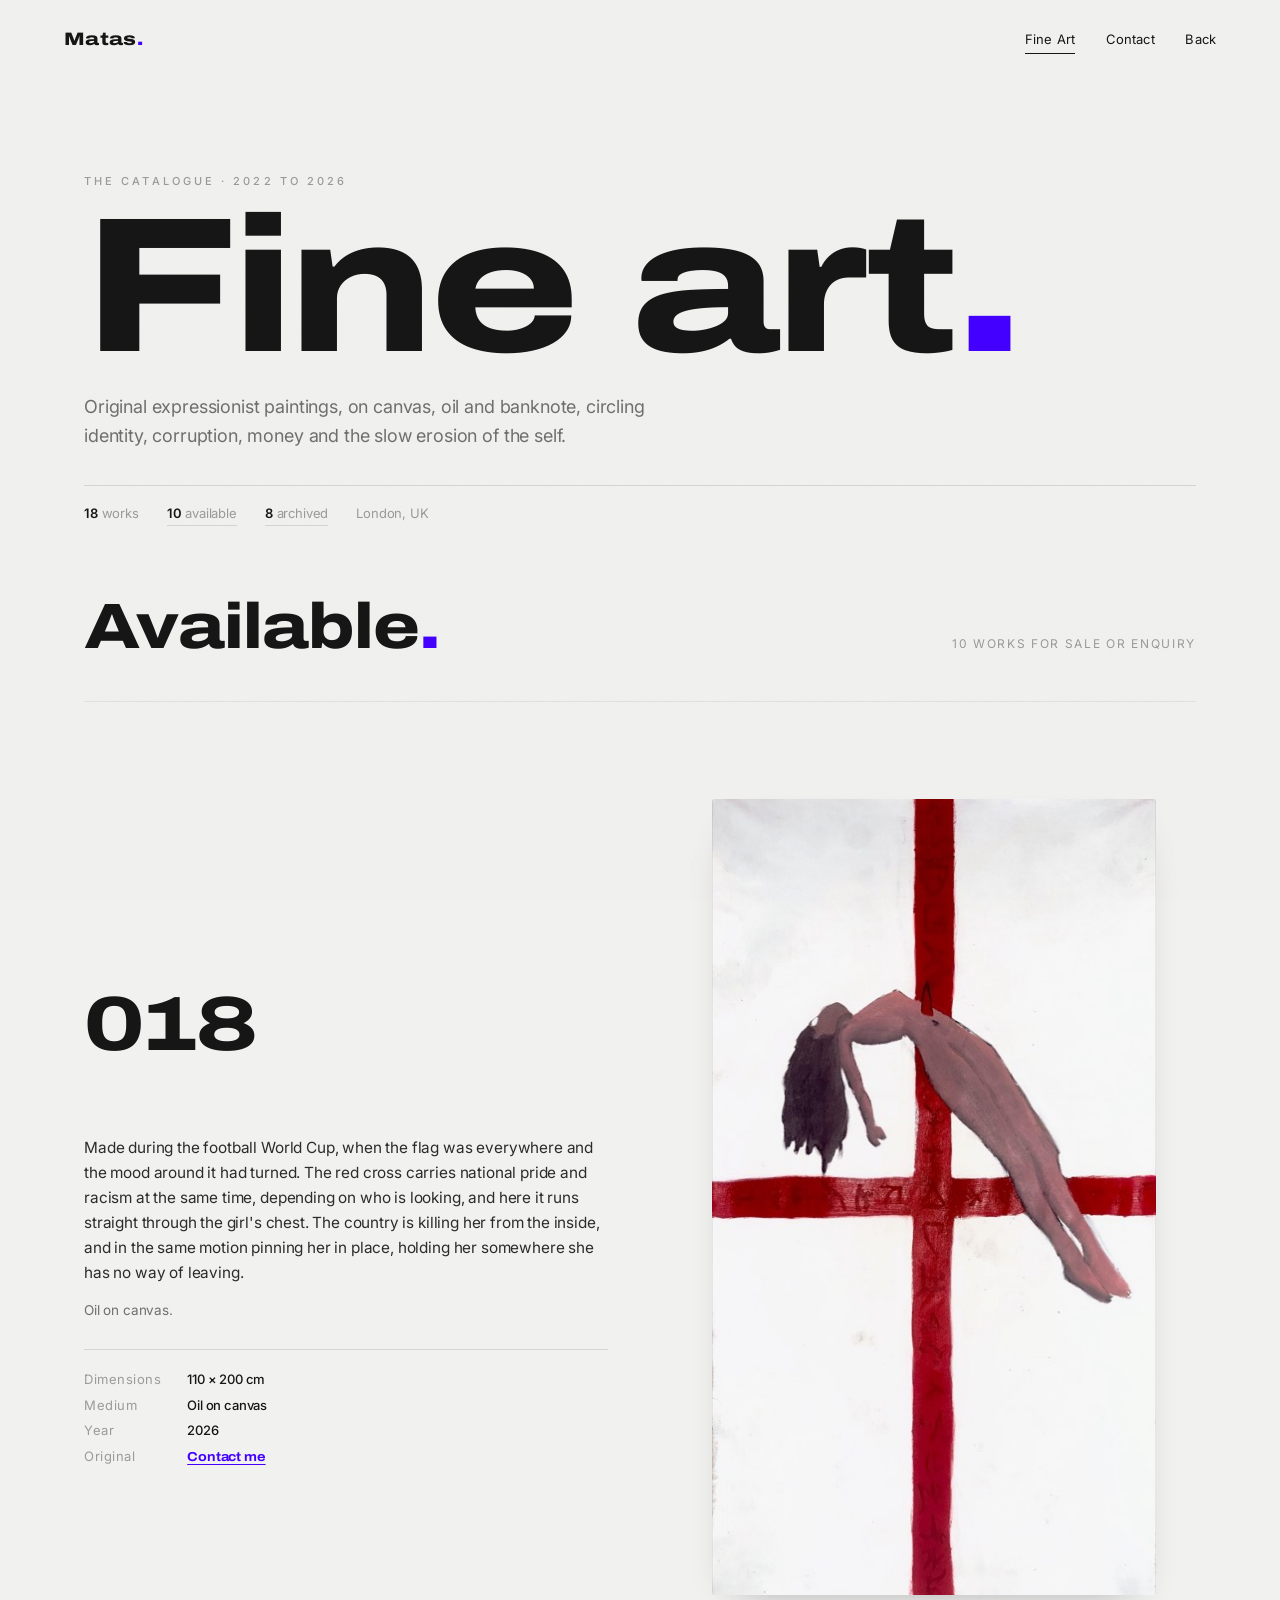
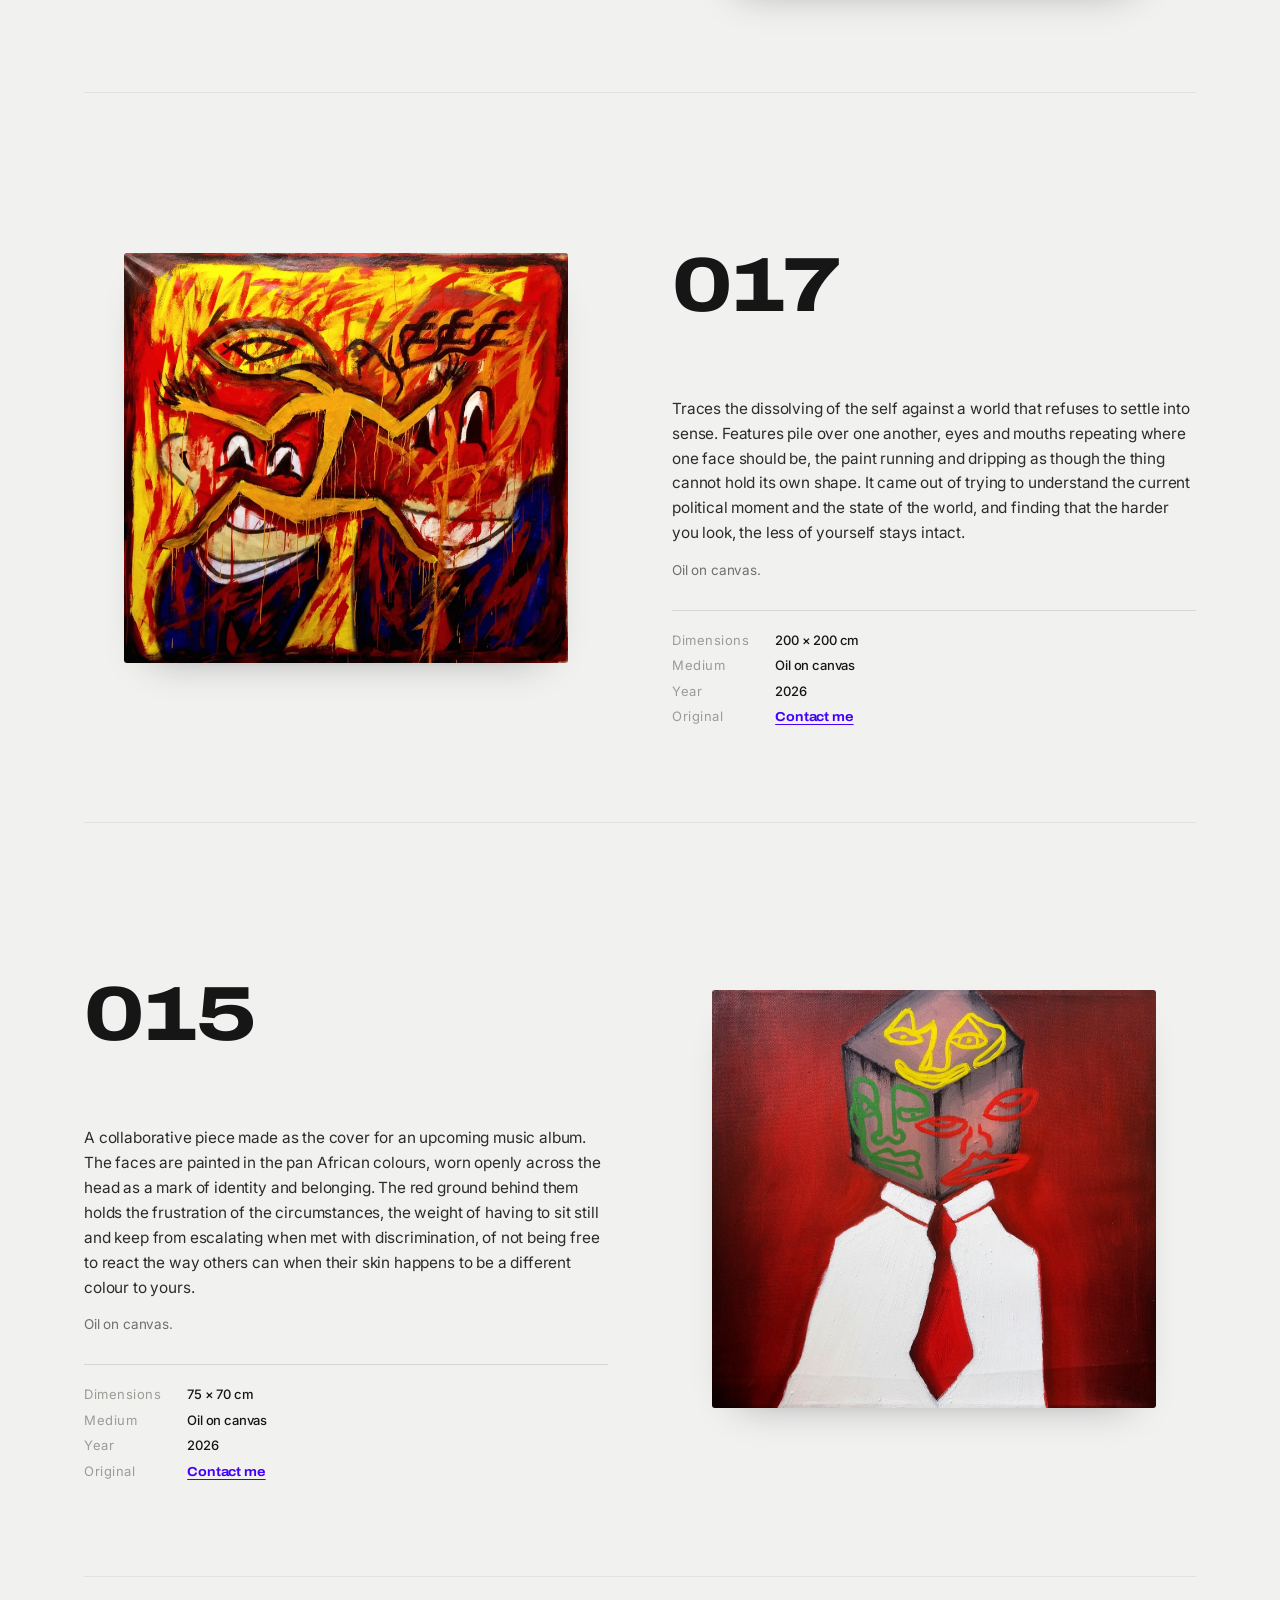
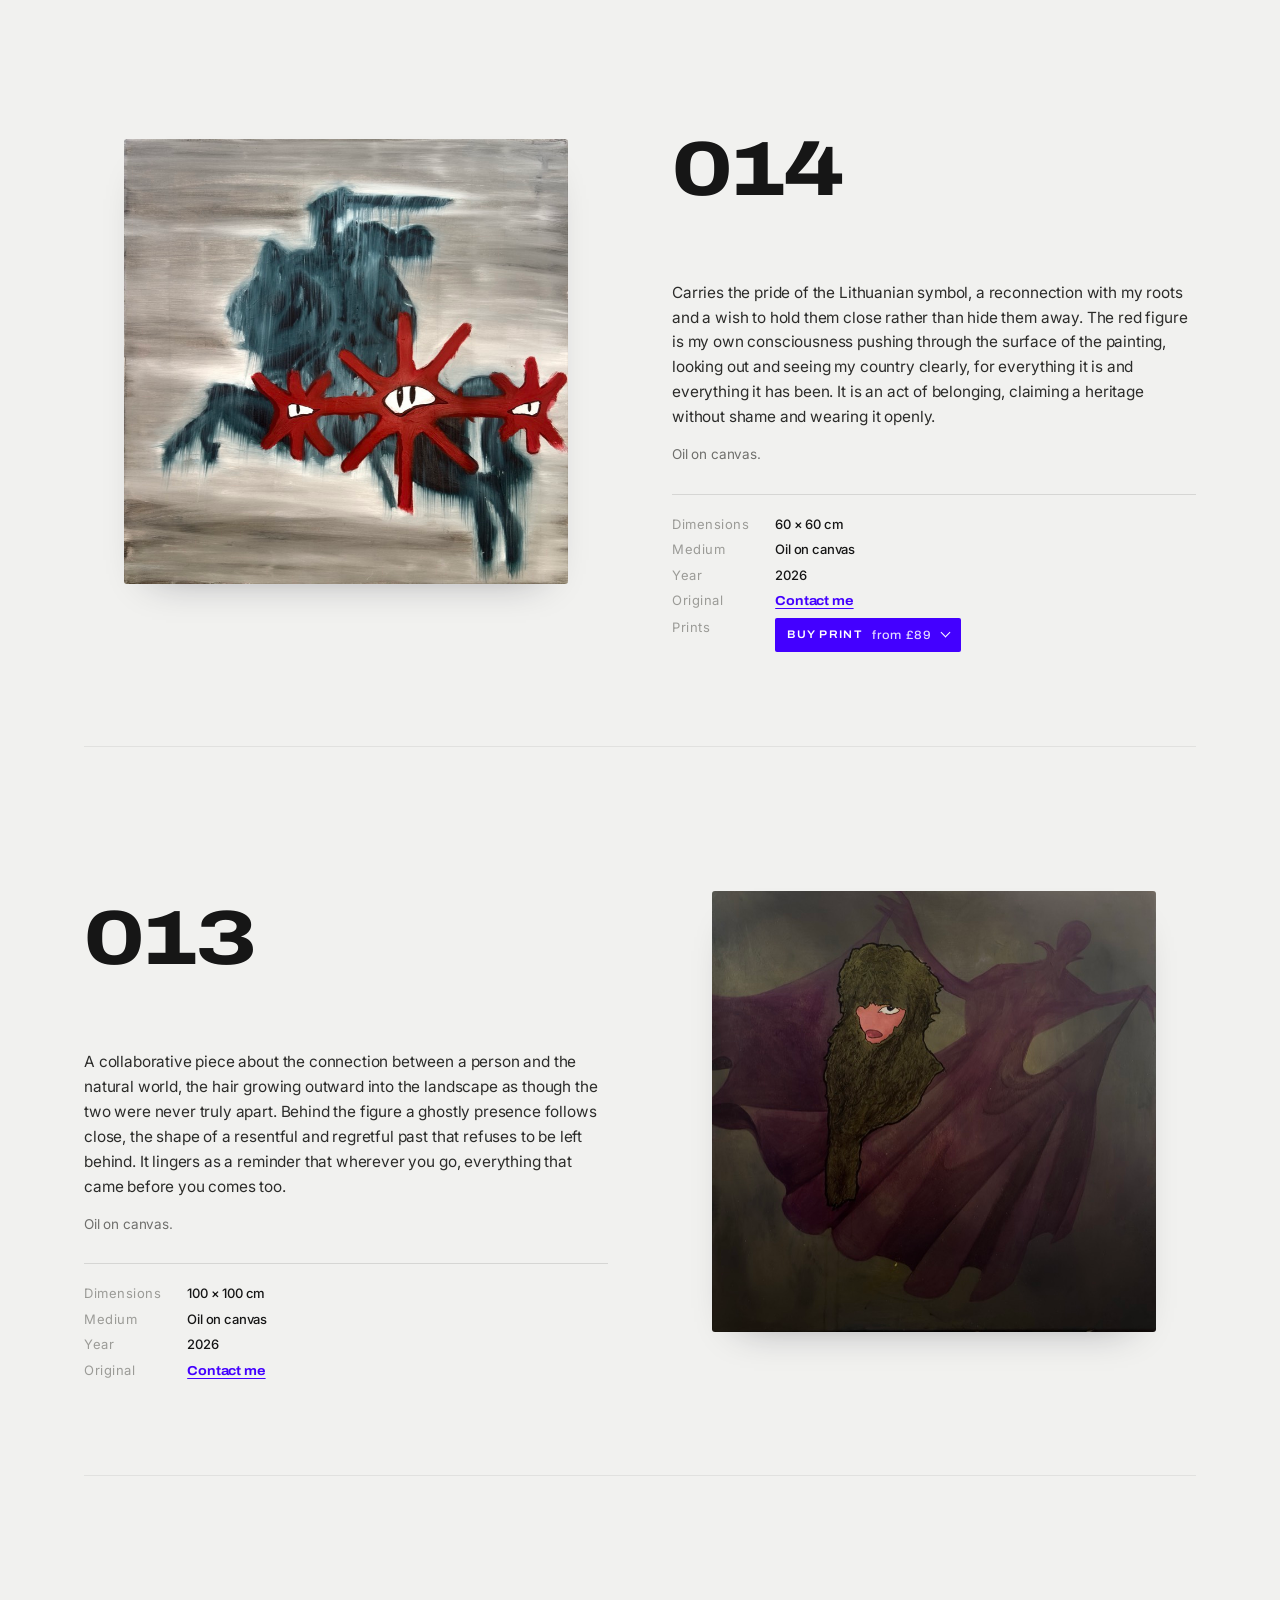
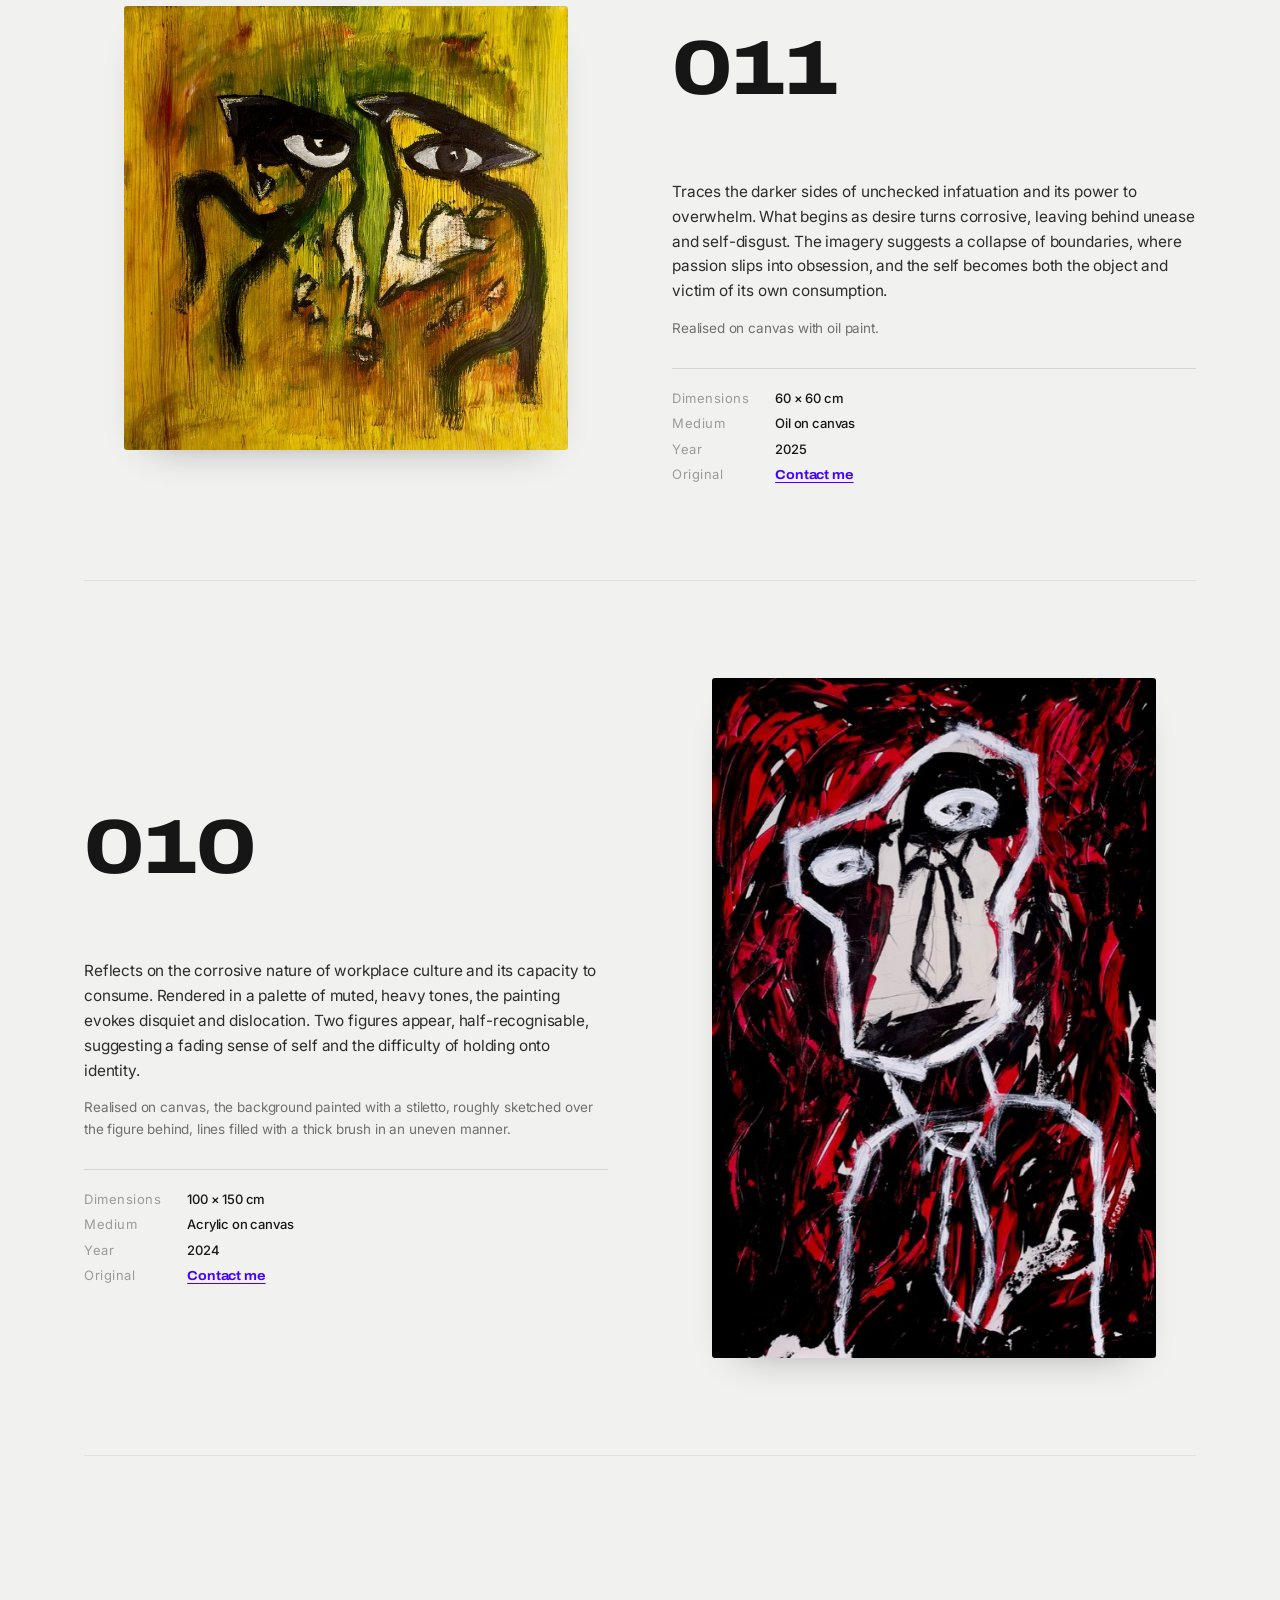
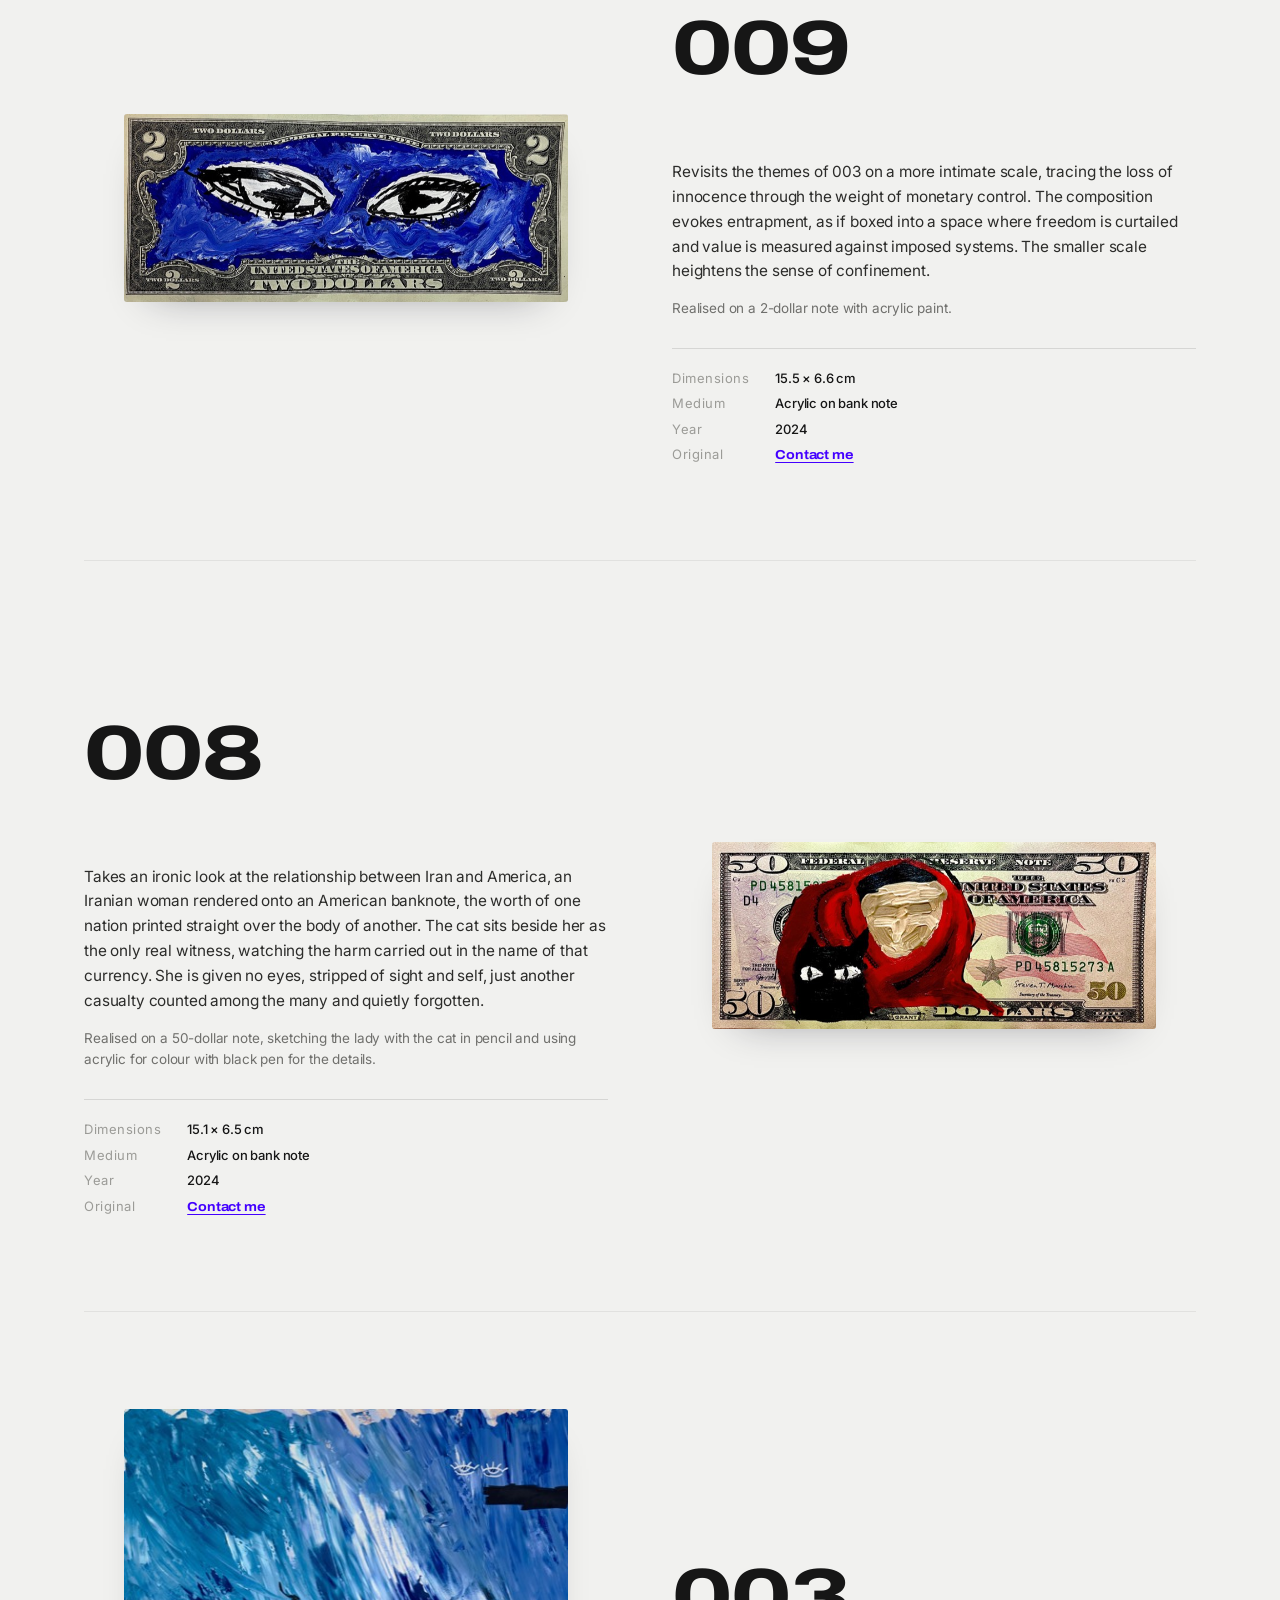
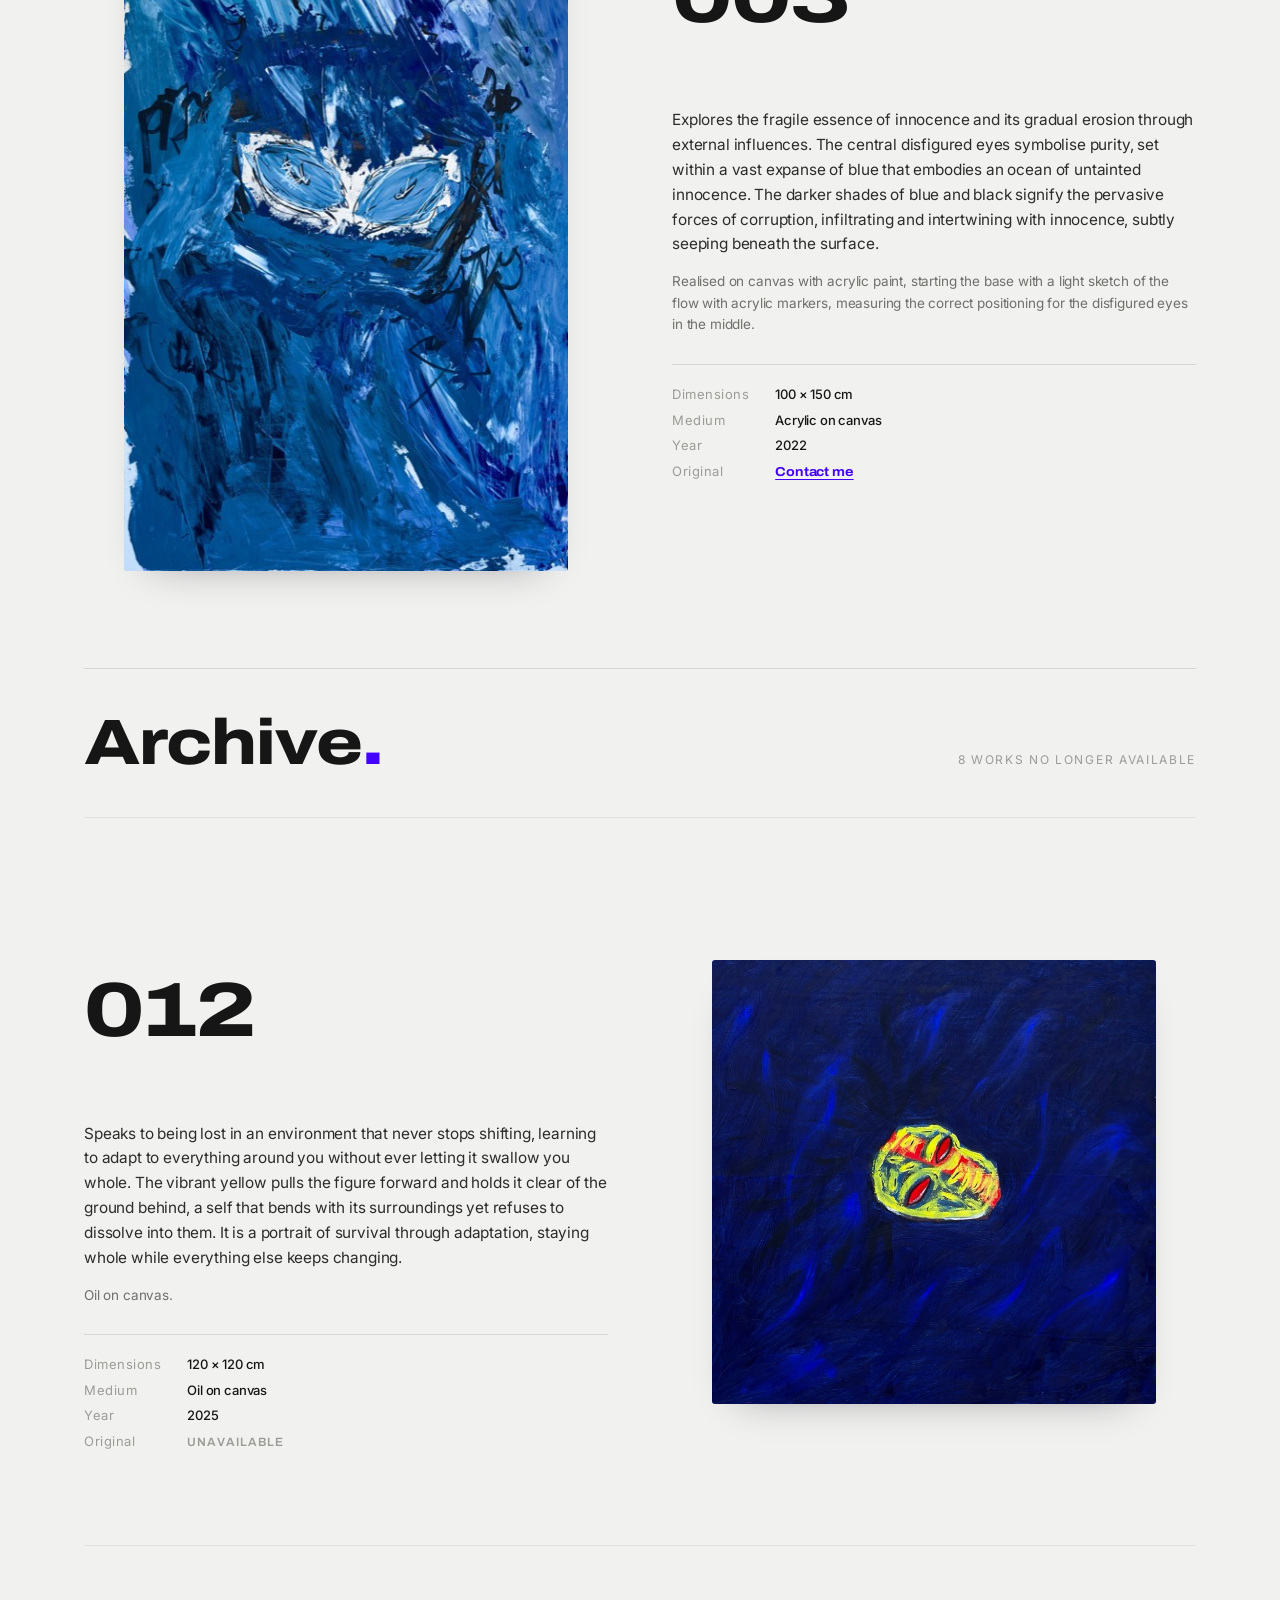
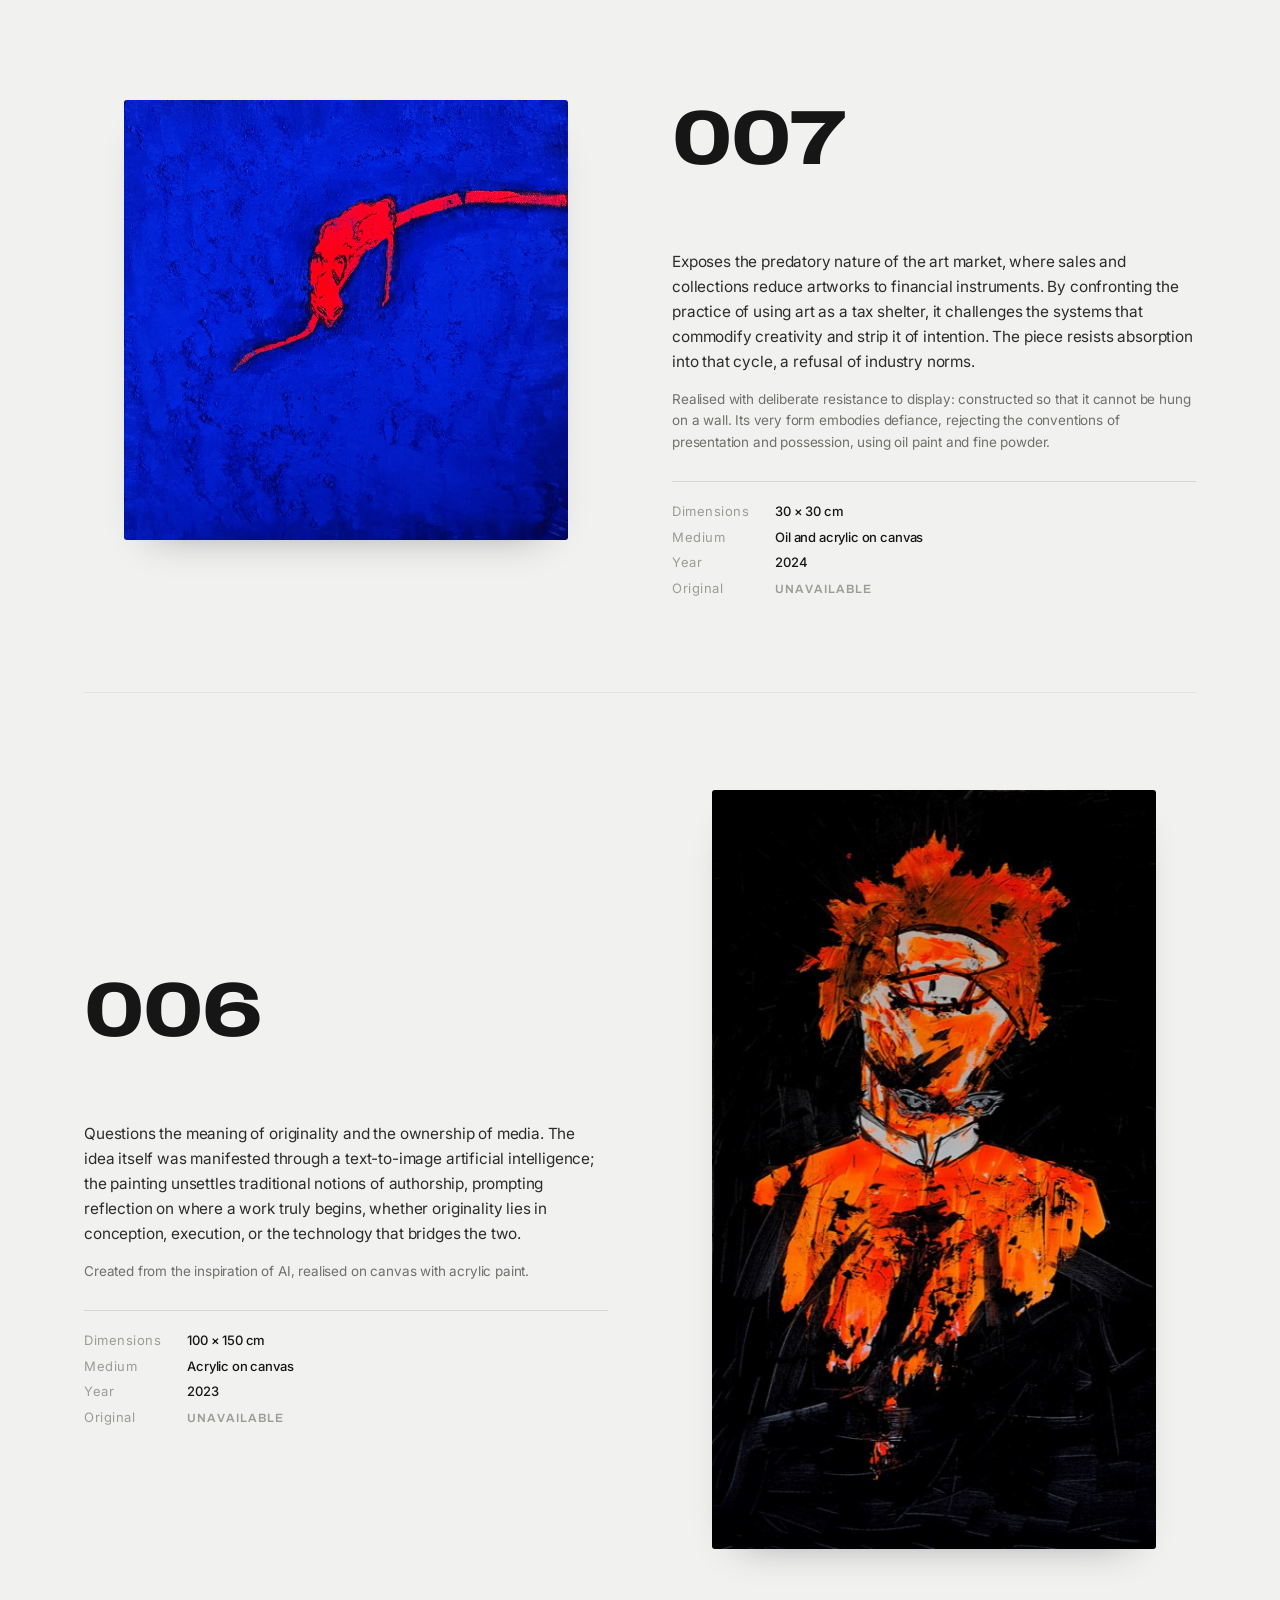
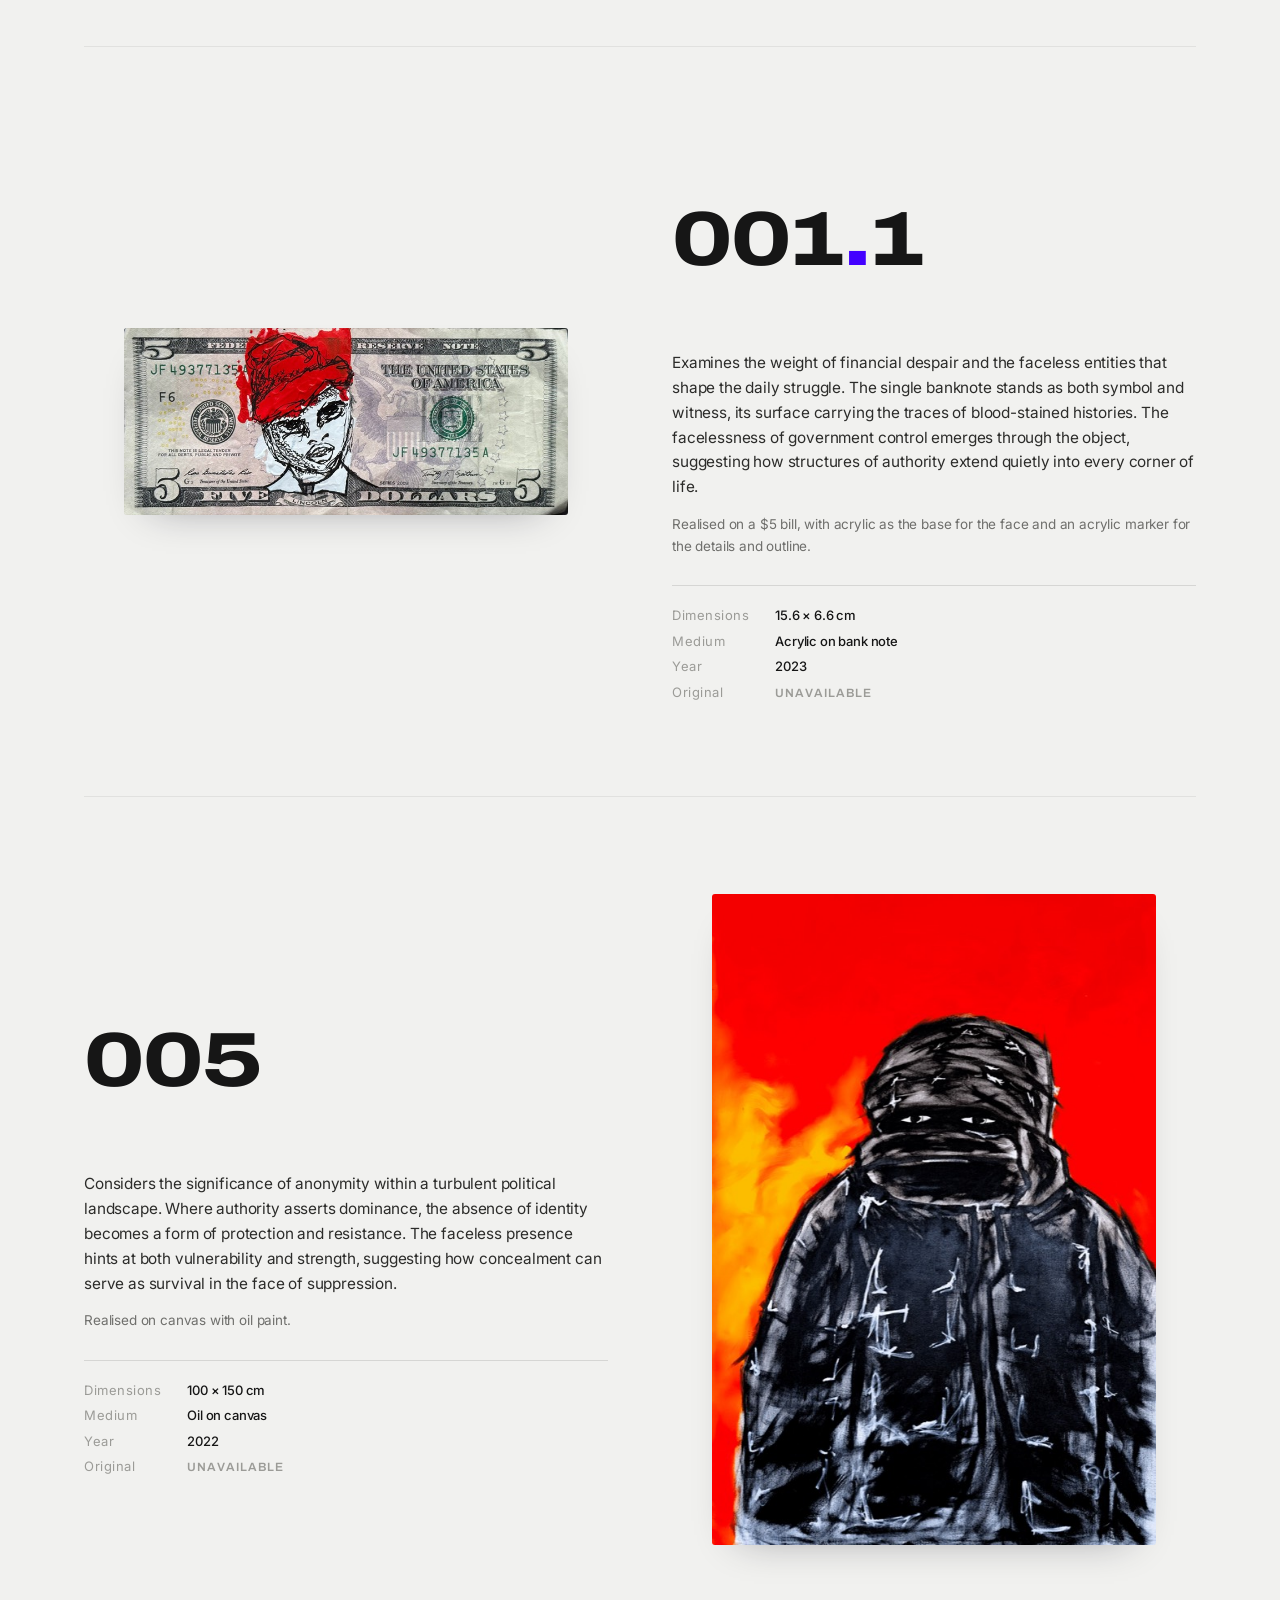
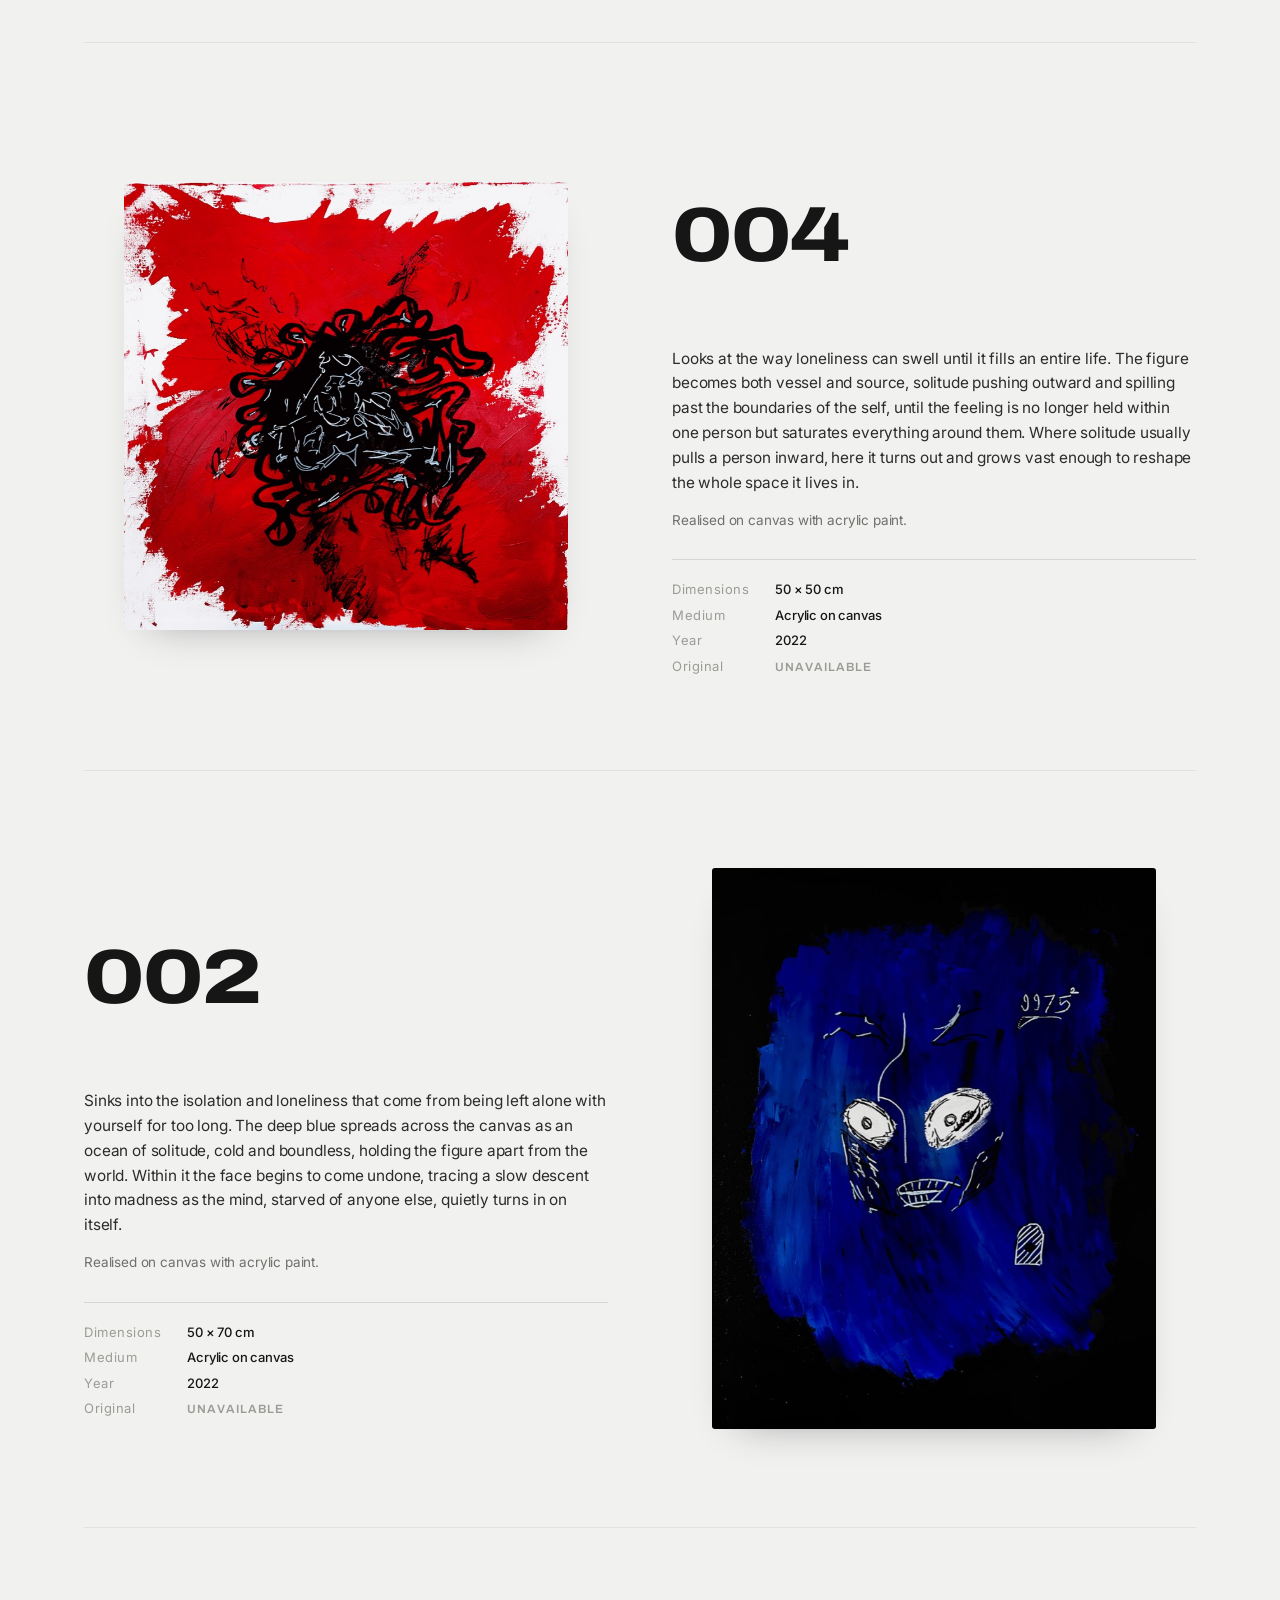
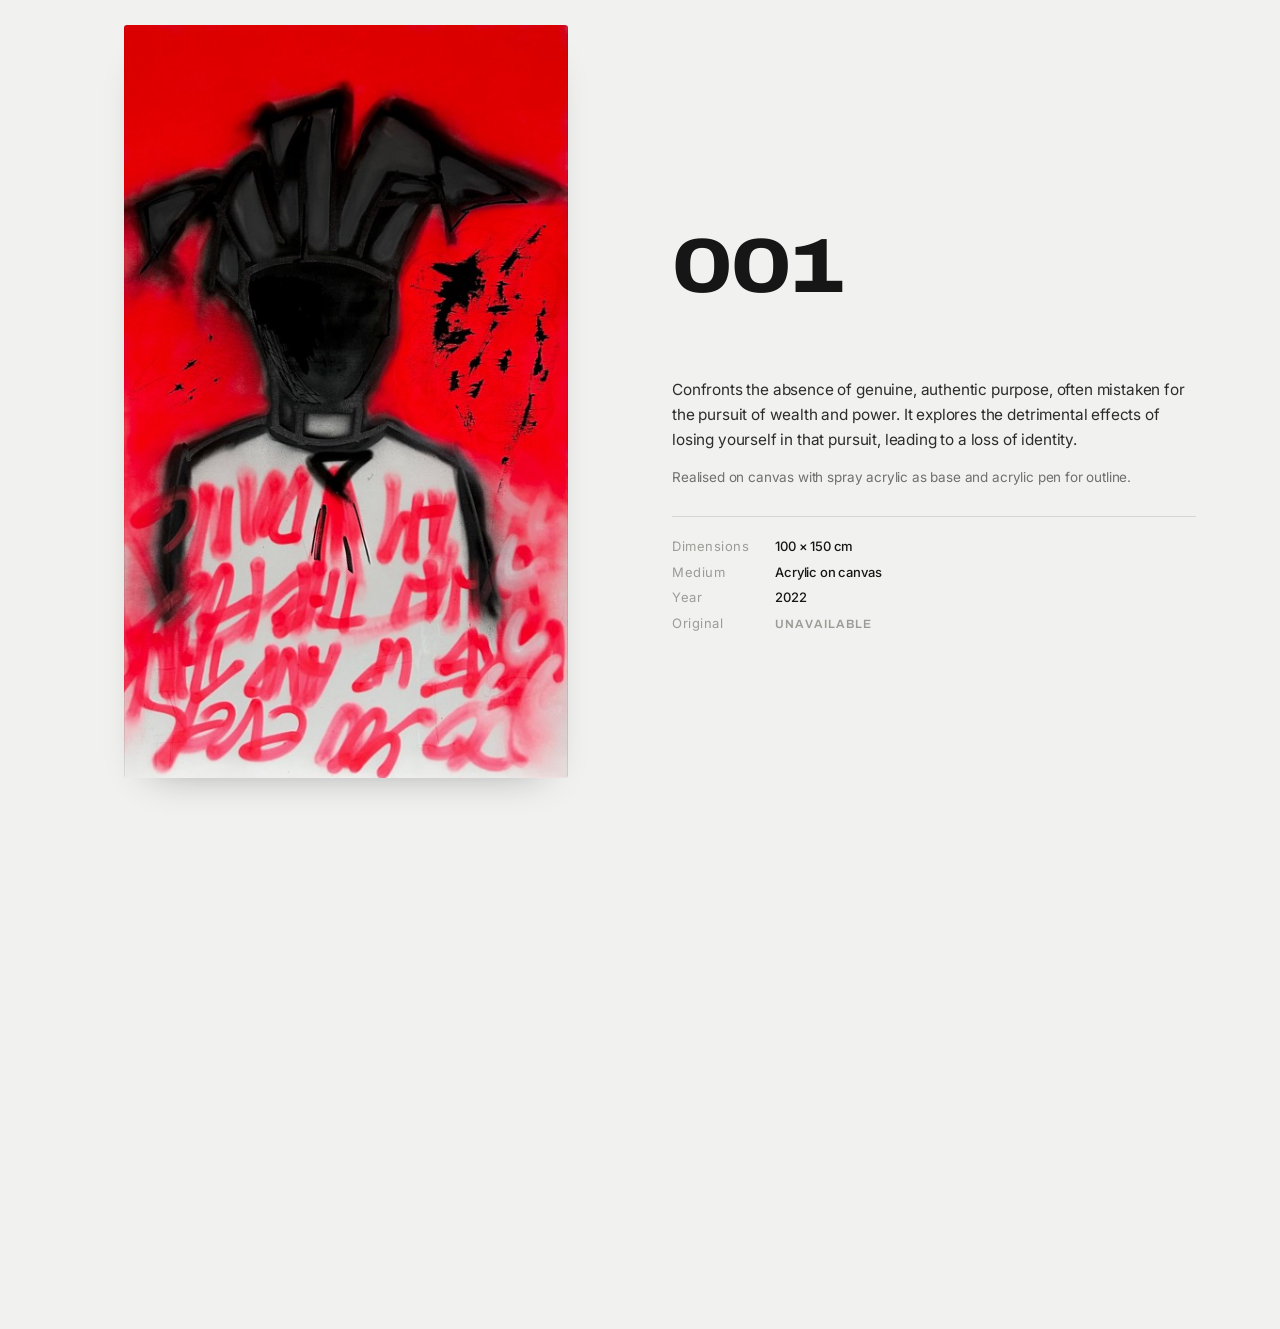
==== commit 31faf170: "Prints sit behind a Buy print dropdown (from £89) Native <details>, so it works by keyboard, screen " ====
--- a/art.html
+++ b/art.html
@@ -27,7 +27,7 @@
 <link rel="icon" href="icon-512.png" sizes="512x512" type="image/png">
 <link rel="apple-touch-icon" href="apple-touch-icon.png">
 <link rel="preconnect" href="https://fonts.googleapis.com"><link rel="preconnect" href="https://fonts.gstatic.com" crossorigin><link href="https://fonts.googleapis.com/css2?family=Archivo:wdth,wght@100..125,500..900&family=Inter:wght@400;500;600&display=swap" rel="stylesheet">
-<link rel="stylesheet" href="styles.css?v=mw5b1v7m">
+<link rel="stylesheet" href="styles.css?v=mw5d58lx">
 </head>
 <script type="application/ld+json">{"@context":"https://schema.org","@type":"CollectionPage","name":"Fine Art Catalogue","description":"The complete catalogue of 18 original paintings by Matas.","url":"https://mat4s.com/art.html","inLanguage":"en-GB","author":{"@type":"Person","name":"Matas"},"mainEntity":{"@type":"ItemList","numberOfItems":18,"itemListElement":[{"@type":"ListItem","position":1,"item":{"@type":"VisualArtwork","name":"Work 018","image":"https://mat4s.com/assets/img-new-11.jpg","creator":{"@type":"Person","name":"Matas"},"artform":"Painting","artMedium":"Oil on canvas","dateCreated":"2026","size":"110 × 200 cm","abstract":"Made during the football World Cup, when the flag was everywhere and the mood around it had turned. The red cross carries national pride and racism at the same time, depending on who is looking, and here it runs straight through the girl's chest. The country is killing her from the inside, and in the same motion pinning her in place, holding her somewhere she has no way of leaving.","offers":{"@type":"Offer","availability":"https://schema.org/InStock","url":"https://mat4s.com/art.html","seller":{"@type":"Person","name":"Matas"}}}},{"@type":"ListItem","position":2,"item":{"@type":"VisualArtwork","name":"Work 017","image":"https://mat4s.com/assets/img-new-10.jpg","creator":{"@type":"Person","name":"Matas"},"artform":"Painting","artMedium":"Oil on canvas","dateCreated":"2026","size":"200 × 200 cm","abstract":"Traces the dissolving of the self against a world that refuses to settle into sense. Features pile over one another, eyes and mouths repeating where one face should be, the paint running and dripping as though the thing cannot hold its own shape. It came out of trying to understand the current political moment and the state of the world, and finding that the harder you look, the less of yourself stays intact.","offers":{"@type":"Offer","availability":"https://schema.org/InStock","url":"https://mat4s.com/art.html","seller":{"@type":"Person","name":"Matas"}}}},{"@type":"ListItem","position":3,"item":{"@type":"VisualArtwork","name":"Work 015","image":"https://mat4s.com/assets/img-new-08.jpg","creator":{"@type":"Person","name":"Matas"},"artform":"Painting","artMedium":"Oil on canvas","dateCreated":"2026","size":"75 × 70 cm","abstract":"A collaborative piece made as the cover for an upcoming music album. The faces are painted in the pan African colours, worn openly across the head as a mark of identity and belonging. The red ground behind them holds the frustration of the circumstances, the weight of having to sit still and keep from escalating when met with discrimination, of not being free to react the way others can when their skin happens to be a different colour to yours.","offers":{"@type":"Offer","availability":"https://schema.org/InStock","url":"https://mat4s.com/art.html","seller":{"@type":"Person","name":"Matas"}}}},{"@type":"ListItem","position":4,"item":{"@type":"VisualArtwork","name":"Work 014","image":"https://mat4s.com/assets/img-new-07.jpg","creator":{"@type":"Person","name":"Matas"},"artform":"Painting","artMedium":"Oil on canvas","dateCreated":"2026","size":"60 × 60 cm","abstract":"Carries the pride of the Lithuanian symbol, a reconnection with my roots and a wish to hold them close rather than hide them away. The red figure is my own consciousness pushing through the surface of the painting, looking out and seeing my country clearly, for everything it is and everything it has been. It is an act of belonging, claiming a heritage without shame and wearing it openly.","offers":{"@type":"Offer","availability":"https://schema.org/InStock","url":"https://mat4s.com/art.html","seller":{"@type":"Person","name":"Matas"}}}},{"@type":"ListItem","position":5,"item":{"@type":"VisualArtwork","name":"Work 013","image":"https://mat4s.com/assets/img-new-06.jpg","creator":{"@type":"Person","name":"Matas"},"artform":"Painting","artMedium":"Oil on canvas","dateCreated":"2026","size":"100 × 100 cm","abstract":"A collaborative piece about the connection between a person and the natural world, the hair growing outward into the landscape as though the two were never truly apart. Behind the figure a ghostly presence follows close, the shape of a resentful and regretful past that refuses to be left behind. It lingers as a reminder that wherever you go, everything that came before you comes too.","offers":{"@type":"Offer","availability":"https://schema.org/InStock","url":"https://mat4s.com/art.html","seller":{"@type":"Person","name":"Matas"}}}},{"@type":"ListItem","position":6,"item":{"@type":"VisualArtwork","name":"Work 012","image":"https://mat4s.com/assets/img-new-05.jpg","creator":{"@type":"Person","name":"Matas"},"artform":"Painting","artMedium":"Oil on canvas","dateCreated":"2025","size":"120 × 120 cm","abstract":"Speaks to being lost in an environment that never stops shifting, learning to adapt to everything around you without ever letting it swallow you whole. The vibrant yellow pulls the figure forward and holds it clear of the ground behind, a self that bends with its surroundings yet refuses to dissolve into them. It is a portrait of survival through adaptation, staying whole while everything else keeps changing.","offers":{"@type":"Offer","availability":"https://schema.org/SoldOut","url":"https://mat4s.com/art.html","seller":{"@type":"Person","name":"Matas"}}}},{"@type":"ListItem","position":7,"item":{"@type":"VisualArtwork","name":"Work 011","image":"https://mat4s.com/assets/img-b01cbe59-e2d8-43f0-8ff6-9f8cd67b78cc.jpg","creator":{"@type":"Person","name":"Matas"},"artform":"Painting","artMedium":"Oil on canvas","dateCreated":"2025","size":"60 × 60 cm","abstract":"Traces the darker sides of unchecked infatuation and its power to overwhelm. What begins as desire turns corrosive, leaving behind unease and self-disgust. The imagery suggests a collapse of boundaries, where passion slips into obsession, and the self becomes both the object and victim of its own consumption.","offers":{"@type":"Offer","availability":"https://schema.org/InStock","price":"725","priceCurrency":"GBP","url":"https://mat4s.com/art.html","seller":{"@type":"Person","name":"Matas"}}}},{"@type":"ListItem","position":8,"item":{"@type":"VisualArtwork","name":"Work 010","image":"https://mat4s.com/assets/img-d51b01d7-4450-4bf9-b7cd-f0d9324e289b.jpg","creator":{"@type":"Person","name":"Matas"},"artform":"Painting","artMedium":"Acrylic on canvas","dateCreated":"2024","size":"100 × 150 cm","abstract":"Reflects on the corrosive nature of workplace culture and its capacity to consume. Rendered in a palette of muted, heavy tones, the painting evokes disquiet and dislocation. Two figures appear, half-recognisable, suggesting a fading sense of self and the difficulty of holding onto identity.","offers":{"@type":"Offer","availability":"https://schema.org/InStock","price":"1100","priceCurrency":"GBP","url":"https://mat4s.com/art.html","seller":{"@type":"Person","name":"Matas"}}}},{"@type":"ListItem","position":9,"item":{"@type":"VisualArtwork","name":"Work 009","image":"https://mat4s.com/assets/img-8b59a1f1-c239-43d4-9979-f3254cedb56a.jpg","creator":{"@type":"Person","name":"Matas"},"artform":"Painting","artMedium":"Acrylic on bank note","dateCreated":"2024","size":"15.5 × 6.6 cm","abstract":"Revisits the themes of 003 on a more intimate scale, tracing the loss of innocence through the weight of monetary control. The composition evokes entrapment, as if boxed into a space where freedom is curtailed and value is measured against imposed systems. The smaller scale heightens the sense of confinement.","offers":{"@type":"Offer","availability":"https://schema.org/InStock","price":"275","priceCurrency":"GBP","url":"https://mat4s.com/art.html","seller":{"@type":"Person","name":"Matas"}}}},{"@type":"ListItem","position":10,"item":{"@type":"VisualArtwork","name":"Work 008","image":"https://mat4s.com/assets/img-81e28c86-865a-480e-8396-a0b910a30fb2.jpg","creator":{"@type":"Person","name":"Matas"},"artform":"Painting","artMedium":"Acrylic on bank note","dateCreated":"2024","size":"15.1 × 6.5 cm","abstract":"Takes an ironic look at the relationship between Iran and America, an Iranian woman rendered onto an American banknote, the worth of one nation printed straight over the body of another. The cat sits beside her as the only real witness, watching the harm carried out in the name of that currency. She is given no eyes, stripped of sight and self, just another casualty counted among the many and quietly forgotten.","offers":{"@type":"Offer","availability":"https://schema.org/InStock","price":"375","priceCurrency":"GBP","url":"https://mat4s.com/art.html","seller":{"@type":"Person","name":"Matas"}}}},{"@type":"ListItem","position":11,"item":{"@type":"VisualArtwork","name":"Work 007","image":"https://mat4s.com/assets/img-9c4986b9-90ee-48c9-8bc0-05dc934ac0ad.jpg","creator":{"@type":"Person","name":"Matas"},"artform":"Painting","artMedium":"Oil and acrylic on canvas","dateCreated":"2024","size":"30 × 30 cm","abstract":"Exposes the predatory nature of the art market, where sales and collections reduce artworks to financial instruments. By confronting the practice of using art as a tax shelter, it challenges the systems that commodify creativity and strip it of intention. The piece resists absorption into that cycle, a refusal of industry norms.","offers":{"@type":"Offer","availability":"https://schema.org/SoldOut","url":"https://mat4s.com/art.html","seller":{"@type":"Person","name":"Matas"}}}},{"@type":"ListItem","position":12,"item":{"@type":"VisualArtwork","name":"Work 006","image":"https://mat4s.com/assets/img-8d0863b2-504a-43ad-9a31-b4f67ece96c8.jpg","creator":{"@type":"Person","name":"Matas"},"artform":"Painting","artMedium":"Acrylic on canvas","dateCreated":"2023","size":"100 × 150 cm","abstract":"Questions the meaning of originality and the ownership of media. The idea itself was manifested through a text-to-image artificial intelligence; the painting unsettles traditional notions of authorship, prompting reflection on where a work truly begins, whether originality lies in conception, execution, or the technology that bridges the two.","offers":{"@type":"Offer","availability":"https://schema.org/SoldOut","url":"https://mat4s.com/art.html","seller":{"@type":"Person","name":"Matas"}}}},{"@type":"ListItem","position":13,"item":{"@type":"VisualArtwork","name":"Work 001.1","image":"https://mat4s.com/assets/img-a86574f8-7e68-40d0-95b6-8b289221bf09.jpg","creator":{"@type":"Person","name":"Matas"},"artform":"Painting","artMedium":"Acrylic on bank note","dateCreated":"2023","size":"15.6 × 6.6 cm","abstract":"Examines the weight of financial despair and the faceless entities that shape the daily struggle. The single banknote stands as both symbol and witness, its surface carrying the traces of blood-stained histories. The facelessness of government control emerges through the object, suggesting how structures of authority extend quietly into every corner of life.","offers":{"@type":"Offer","availability":"https://schema.org/SoldOut","url":"https://mat4s.com/art.html","seller":{"@type":"Person","name":"Matas"}}}},{"@type":"ListItem","position":14,"item":{"@type":"VisualArtwork","name":"Work 005","image":"https://mat4s.com/assets/img-a5b54075-f5e3-4a4c-98c6-930391dec989.jpg","creator":{"@type":"Person","name":"Matas"},"artform":"Painting","artMedium":"Oil on canvas","dateCreated":"2022","size":"100 × 150 cm","abstract":"Considers the significance of anonymity within a turbulent political landscape. Where authority asserts dominance, the absence of identity becomes a form of protection and resistance. The faceless presence hints at both vulnerability and strength, suggesting how concealment can serve as survival in the face of suppression.","offers":{"@type":"Offer","availability":"https://schema.org/SoldOut","url":"https://mat4s.com/art.html","seller":{"@type":"Person","name":"Matas"}}}},{"@type":"ListItem","position":15,"item":{"@type":"VisualArtwork","name":"Work 004","image":"https://mat4s.com/assets/img-8cd8e54d-08d6-4fa5-ba80-a523fd7424c2.jpg","creator":{"@type":"Person","name":"Matas"},"artform":"Painting","artMedium":"Acrylic on canvas","dateCreated":"2022","size":"50 × 50 cm","abstract":"Looks at the way loneliness can swell until it fills an entire life. The figure becomes both vessel and source, solitude pushing outward and spilling past the boundaries of the self, until the feeling is no longer held within one person but saturates everything around them. Where solitude usually pulls a person inward, here it turns out and grows vast enough to reshape the whole space it lives in.","offers":{"@type":"Offer","availability":"https://schema.org/SoldOut","url":"https://mat4s.com/art.html","seller":{"@type":"Person","name":"Matas"}}}},{"@type":"ListItem","position":16,"item":{"@type":"VisualArtwork","name":"Work 003","image":"https://mat4s.com/assets/img-cd3be181-369c-4c3b-9103-0a0d3c45fcec.jpg","creator":{"@type":"Person","name":"Matas"},"artform":"Painting","artMedium":"Acrylic on canvas","dateCreated":"2022","size":"100 × 150 cm","abstract":"Explores the fragile essence of innocence and its gradual erosion through external influences. The central disfigured eyes symbolise purity, set within a vast expanse of blue that embodies an ocean of untainted innocence. The darker shades of blue and black signify the pervasive forces of corruption, infiltrating and intertwining with innocence, subtly seeping beneath the surface.","offers":{"@type":"Offer","availability":"https://schema.org/InStock","price":"1250","priceCurrency":"GBP","url":"https://mat4s.com/art.html","seller":{"@type":"Person","name":"Matas"}}}},{"@type":"ListItem","position":17,"item":{"@type":"VisualArtwork","name":"Work 002","image":"https://mat4s.com/assets/img-45a74f5e-d016-427e-a1b7-248f466e1ce7.jpg","creator":{"@type":"Person","name":"Matas"},"artform":"Painting","artMedium":"Acrylic on canvas","dateCreated":"2022","size":"50 × 70 cm","abstract":"Sinks into the isolation and loneliness that come from being left alone with yourself for too long. The deep blue spreads across the canvas as an ocean of solitude, cold and boundless, holding the figure apart from the world. Within it the face begins to come undone, tracing a slow descent into madness as the mind, starved of anyone else, quietly turns in on itself.","offers":{"@type":"Offer","availability":"https://schema.org/SoldOut","url":"https://mat4s.com/art.html","seller":{"@type":"Person","name":"Matas"}}}},{"@type":"ListItem","position":18,"item":{"@type":"VisualArtwork","name":"Work 001","image":"https://mat4s.com/assets/img-b364f682-e3d1-416a-80cf-90b556a73d99.jpg","creator":{"@type":"Person","name":"Matas"},"artform":"Painting","artMedium":"Acrylic on canvas","dateCreated":"2022","size":"100 × 150 cm","abstract":"Confronts the absence of genuine, authentic purpose, often mistaken for the pursuit of wealth and power. It explores the detrimental effects of losing yourself in that pursuit, leading to a loss of identity.","offers":{"@type":"Offer","availability":"https://schema.org/SoldOut","url":"https://mat4s.com/art.html","seller":{"@type":"Person","name":"Matas"}}}}]}}</script>
 <body>
@@ -126,7 +126,10 @@
             <dt>Medium</dt><dd>Oil on canvas</dd>
             <dt>Year</dt><dd>2026</dd>
             <dt>Original</dt><dd><a class="price avail" href="mailto:matas@mail.com">Contact me</a></dd>
-            <dt>Prints</dt><dd class="print-opts"><span class="buy-line"><span class="print-size">30 × 30 cm <span class="print-finish">Print only</span></span> <span class="print-price">£89</span><button class="cart-add" type="button" data-id="print-014-30-30-cm-print-only" data-name="Work 014, print" data-detail="30 × 30 cm, print only" data-amount="8900" data-max="10" data-image="assets/img-new-07.jpg">Add to cart</button></span><span class="buy-line"><span class="print-size">30 × 30 cm <span class="print-finish">Black frame</span></span> <span class="print-price">£164</span><button class="cart-add" type="button" data-id="print-014-30-30-cm-black-frame" data-name="Work 014, framed print" data-detail="30 × 30 cm, black frame" data-amount="16400" data-max="10" data-image="assets/img-new-07.jpg">Add to cart</button></span><span class="buy-line"><span class="print-size">40 × 40 cm <span class="print-finish">Print only</span></span> <span class="print-price">£149</span><button class="cart-add" type="button" data-id="print-014-40-40-cm-print-only" data-name="Work 014, print" data-detail="40 × 40 cm, print only" data-amount="14900" data-max="10" data-image="assets/img-new-07.jpg">Add to cart</button></span><span class="buy-line"><span class="print-size">40 × 40 cm <span class="print-finish">Black frame</span></span> <span class="print-price">£224</span><button class="cart-add" type="button" data-id="print-014-40-40-cm-black-frame" data-name="Work 014, framed print" data-detail="40 × 40 cm, black frame" data-amount="22400" data-max="10" data-image="assets/img-new-07.jpg">Add to cart</button></span><span class="buy-line"><span class="print-size">50 × 50 cm <span class="print-finish">Print only</span></span> <span class="print-price">£249</span><button class="cart-add" type="button" data-id="print-014-50-50-cm-print-only" data-name="Work 014, print" data-detail="50 × 50 cm, print only" data-amount="24900" data-max="10" data-image="assets/img-new-07.jpg">Add to cart</button></span><span class="buy-line"><span class="print-size">50 × 50 cm <span class="print-finish">Black frame</span></span> <span class="print-price">£324</span><button class="cart-add" type="button" data-id="print-014-50-50-cm-black-frame" data-name="Work 014, framed print" data-detail="50 × 50 cm, black frame" data-amount="32400" data-max="10" data-image="assets/img-new-07.jpg">Add to cart</button></span><span class="buy-line"><span class="print-size">70 × 70 cm <span class="print-finish">Print only</span></span> <span class="print-price">£399</span><button class="cart-add" type="button" data-id="print-014-70-70-cm-print-only" data-name="Work 014, print" data-detail="70 × 70 cm, print only" data-amount="39900" data-max="10" data-image="assets/img-new-07.jpg">Add to cart</button></span></dd>
+            <dt>Prints</dt><dd><details class="print-menu">
+              <summary><span class="print-menu-label">Buy print</span> <span class="print-from">from £89</span><span class="print-chev" aria-hidden="true"></span></summary>
+              <div class="print-opts"><span class="buy-line"><span class="print-size">30 × 30 cm <span class="print-finish">Print only</span></span> <span class="print-price">£89</span><button class="cart-add" type="button" data-id="print-014-30-30-cm-print-only" data-name="Work 014, print" data-detail="30 × 30 cm, print only" data-amount="8900" data-max="10" data-image="assets/img-new-07.jpg">Add to cart</button></span><span class="buy-line"><span class="print-size">30 × 30 cm <span class="print-finish">Black frame</span></span> <span class="print-price">£164</span><button class="cart-add" type="button" data-id="print-014-30-30-cm-black-frame" data-name="Work 014, framed print" data-detail="30 × 30 cm, black frame" data-amount="16400" data-max="10" data-image="assets/img-new-07.jpg">Add to cart</button></span><span class="buy-line"><span class="print-size">40 × 40 cm <span class="print-finish">Print only</span></span> <span class="print-price">£149</span><button class="cart-add" type="button" data-id="print-014-40-40-cm-print-only" data-name="Work 014, print" data-detail="40 × 40 cm, print only" data-amount="14900" data-max="10" data-image="assets/img-new-07.jpg">Add to cart</button></span><span class="buy-line"><span class="print-size">40 × 40 cm <span class="print-finish">Black frame</span></span> <span class="print-price">£224</span><button class="cart-add" type="button" data-id="print-014-40-40-cm-black-frame" data-name="Work 014, framed print" data-detail="40 × 40 cm, black frame" data-amount="22400" data-max="10" data-image="assets/img-new-07.jpg">Add to cart</button></span><span class="buy-line"><span class="print-size">50 × 50 cm <span class="print-finish">Print only</span></span> <span class="print-price">£249</span><button class="cart-add" type="button" data-id="print-014-50-50-cm-print-only" data-name="Work 014, print" data-detail="50 × 50 cm, print only" data-amount="24900" data-max="10" data-image="assets/img-new-07.jpg">Add to cart</button></span><span class="buy-line"><span class="print-size">50 × 50 cm <span class="print-finish">Black frame</span></span> <span class="print-price">£324</span><button class="cart-add" type="button" data-id="print-014-50-50-cm-black-frame" data-name="Work 014, framed print" data-detail="50 × 50 cm, black frame" data-amount="32400" data-max="10" data-image="assets/img-new-07.jpg">Add to cart</button></span><span class="buy-line"><span class="print-size">70 × 70 cm <span class="print-finish">Print only</span></span> <span class="print-price">£399</span><button class="cart-add" type="button" data-id="print-014-70-70-cm-print-only" data-name="Work 014, print" data-detail="70 × 70 cm, print only" data-amount="39900" data-max="10" data-image="assets/img-new-07.jpg">Add to cart</button></span></div>
+            </details></dd>
           </dl>
         </div>
       </article>
@@ -424,6 +427,6 @@
 </aside>
 <div class="cart-scrim" hidden></div>
 <script>window.__CHECKOUT__ = "https://mat4s-checkout.mat4s.workers.dev"; window.__DELIVERY__ = {"uk":0,"intl":2000};</script>
-<script src="cart.js?v=mw5b1v7m"></script>
-<script src="script.js?v=mw5b1v7m"></script>
+<script src="cart.js?v=mw5d58lx"></script>
+<script src="script.js?v=mw5d58lx"></script>
 </body></html>
--- a/styles.css
+++ b/styles.css
@@ -1093,3 +1093,30 @@
   .print-opts .buy-line { grid-template-columns: 1fr auto; }
   .print-opts .cart-add { grid-column: 1 / -1; justify-self: start; }
 }
+
+/* "Buy print" dropdown on the catalogue (014) */
+.print-menu { width: 100%; }
+.print-menu > summary {
+  list-style: none; cursor: pointer; display: inline-flex; align-items: center; gap: 10px;
+  font-family: var(--display); font-weight: 600; font-stretch: 108%; font-size: 11px;
+  letter-spacing: 0.12em; text-transform: uppercase; color: #fff; background: var(--accent);
+  border-radius: 2px; padding: 8px 12px; user-select: none;
+  transition: background 0.25s var(--ease);
+}
+.print-menu > summary::-webkit-details-marker { display: none; }
+.print-menu > summary:hover { background: var(--blue-deep); }
+.print-menu > summary:focus-visible { outline: 2px solid var(--accent); outline-offset: 3px; }
+.print-from { font-weight: 500; letter-spacing: 0.06em; text-transform: none; font-size: 12px; opacity: 0.85; }
+.print-chev { width: 7px; height: 7px; border-right: 1.5px solid currentColor; border-bottom: 1.5px solid currentColor;
+  transform: translateY(-2px) rotate(45deg); transition: transform 0.25s var(--ease); }
+.print-menu[open] > summary .print-chev { transform: translateY(2px) rotate(-135deg); }
+.print-menu .print-opts {
+  margin-top: 10px; padding: 6px 12px; border: 1px solid var(--line); border-radius: 2px; background: var(--paper);
+  animation: print-menu-in 0.25s var(--ease);
+}
+@keyframes print-menu-in { from { opacity: 0; transform: translateY(-4px); } }
+@media (prefers-reduced-motion: reduce) { .print-menu .print-opts { animation: none; } .print-chev { transition: none; } }
+.print-menu .buy-line { grid-template-columns: minmax(0, 1fr) auto auto; }
+.print-menu .print-size { white-space: normal; }
+.print-menu .print-finish { white-space: nowrap; }
+.print-menu .cart-add { white-space: nowrap; }
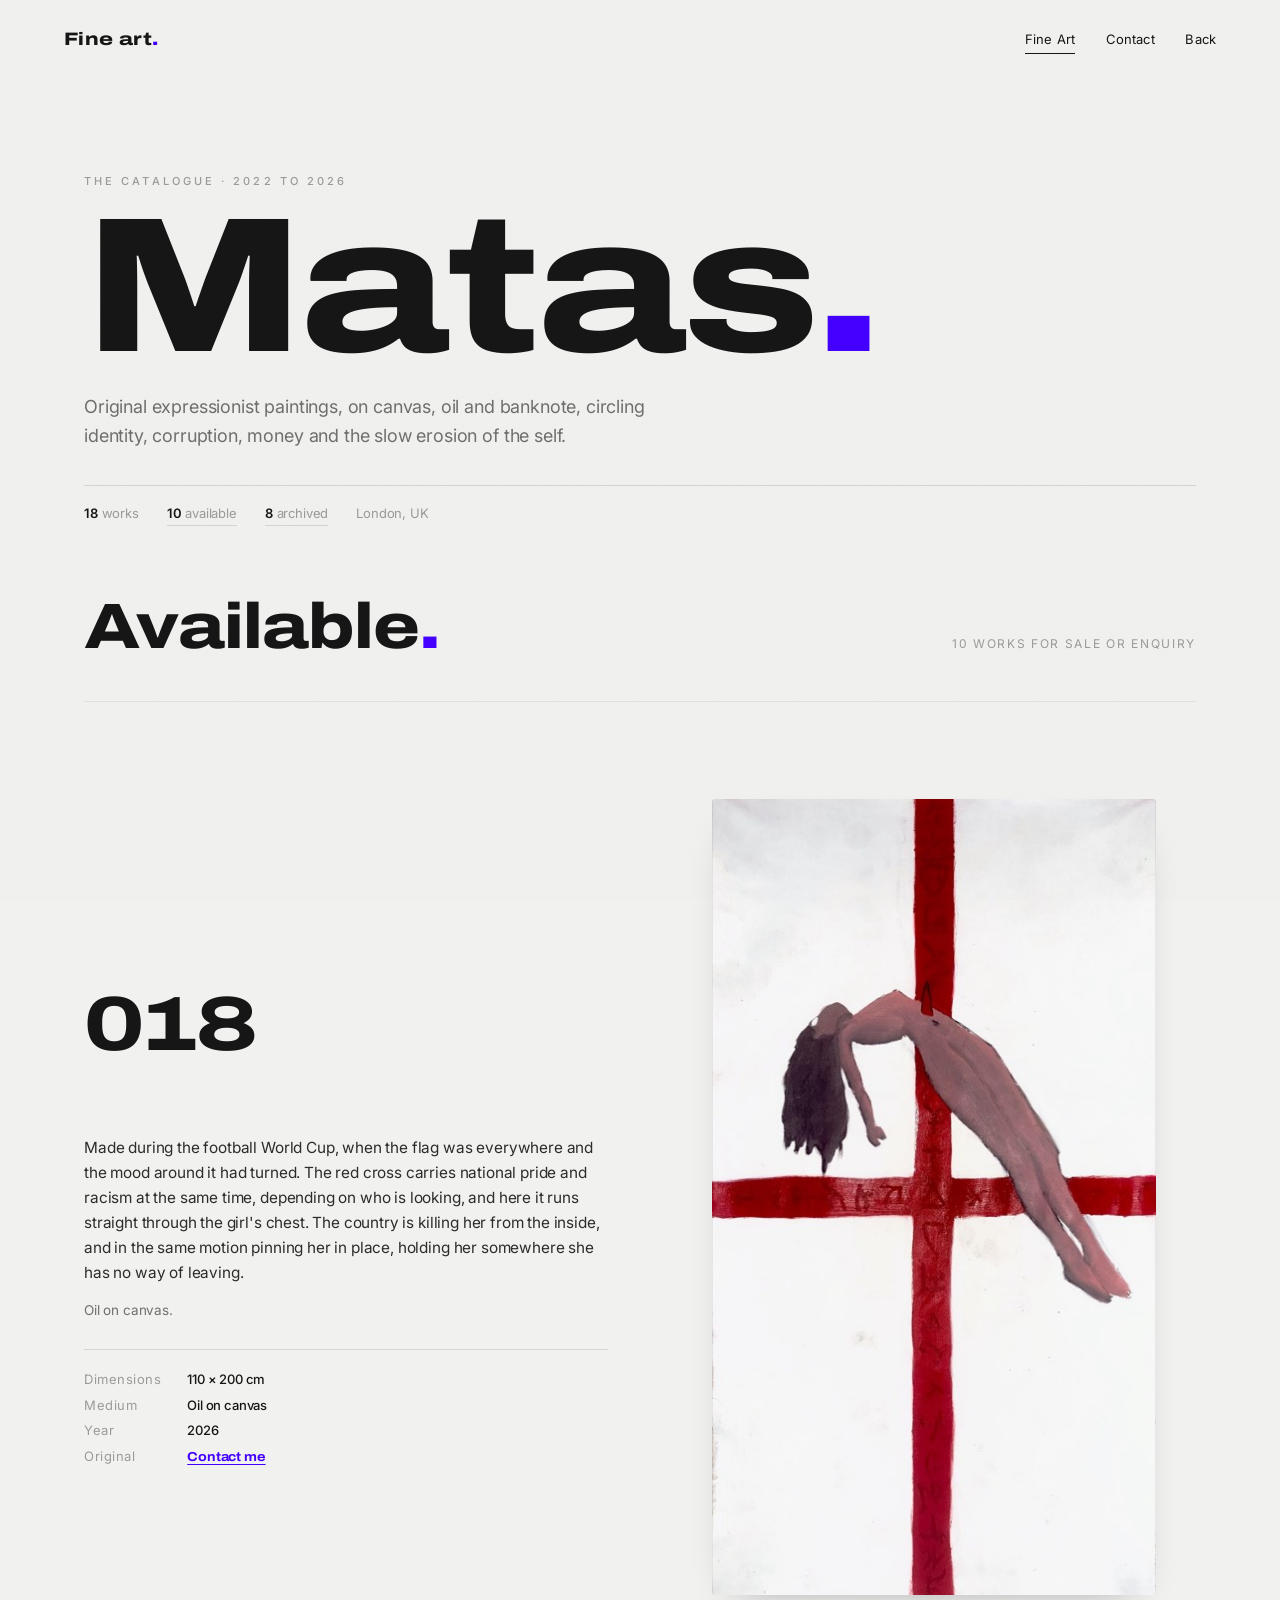
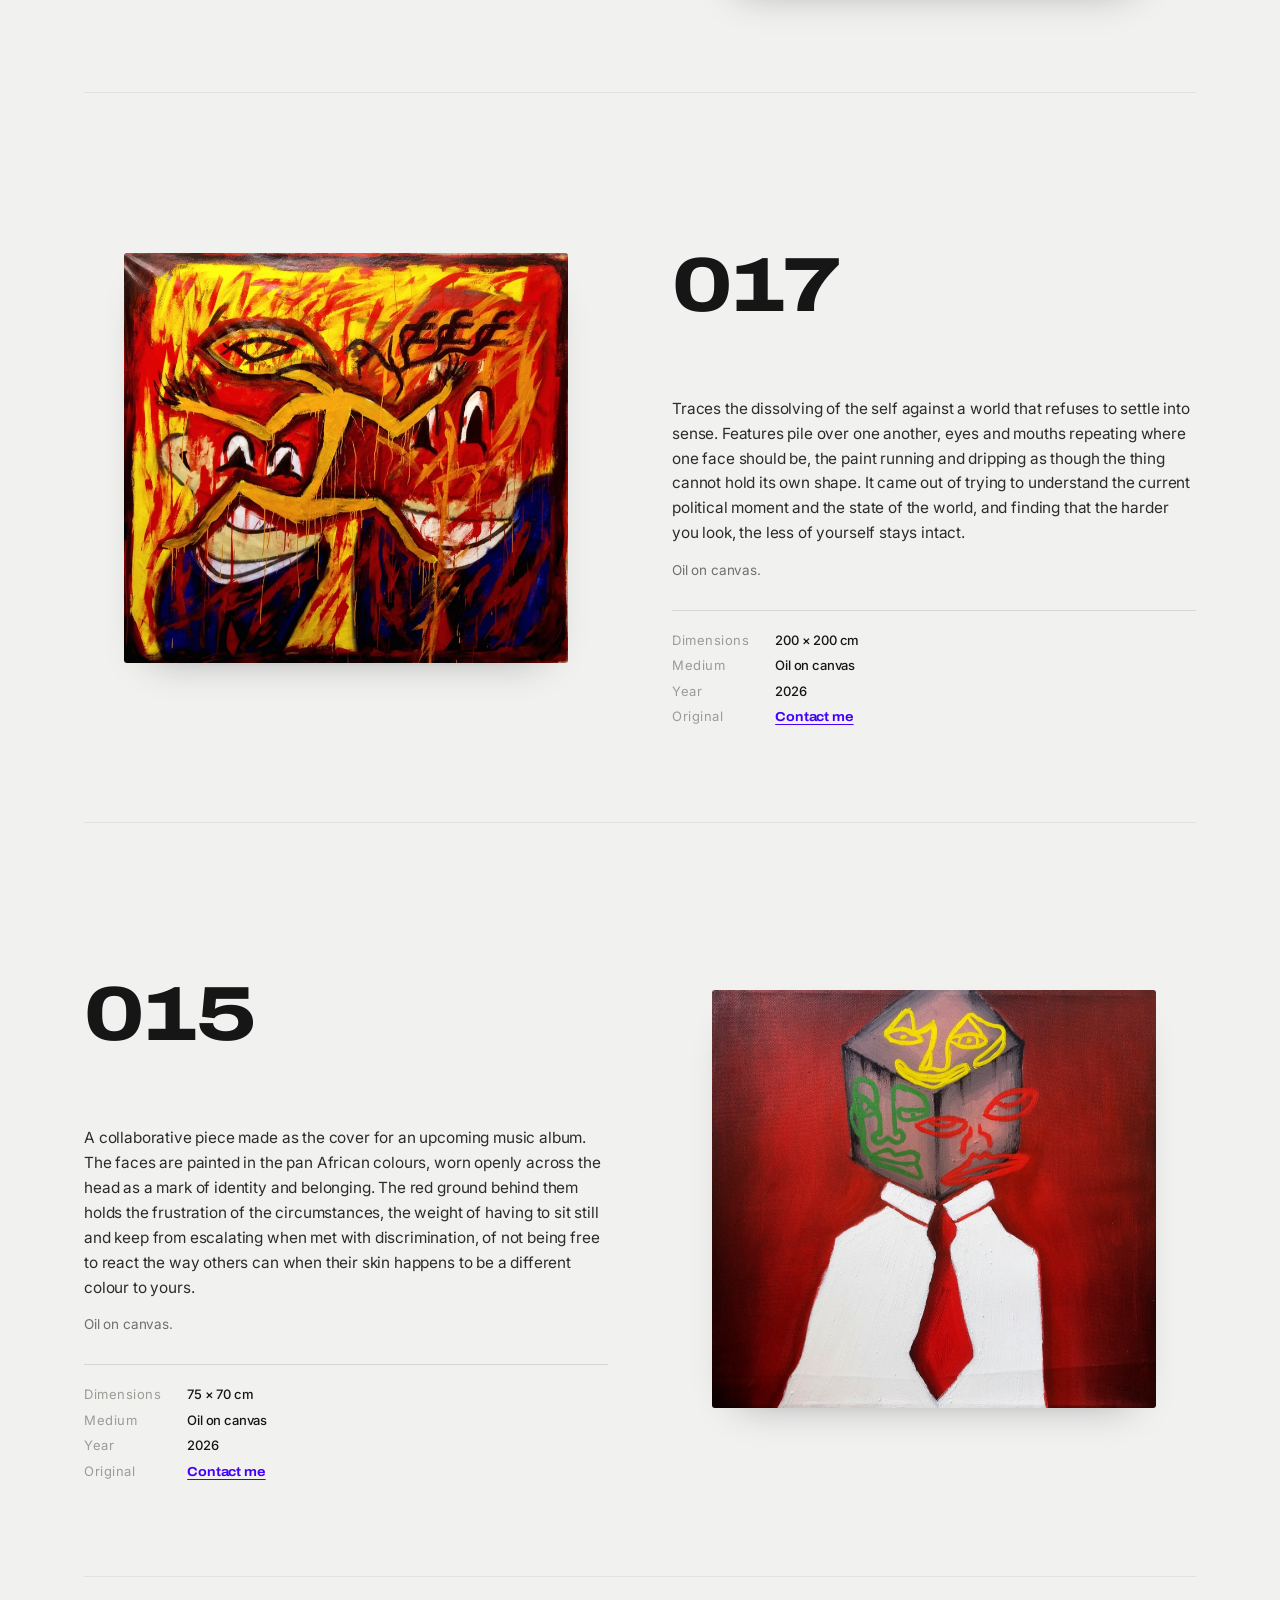
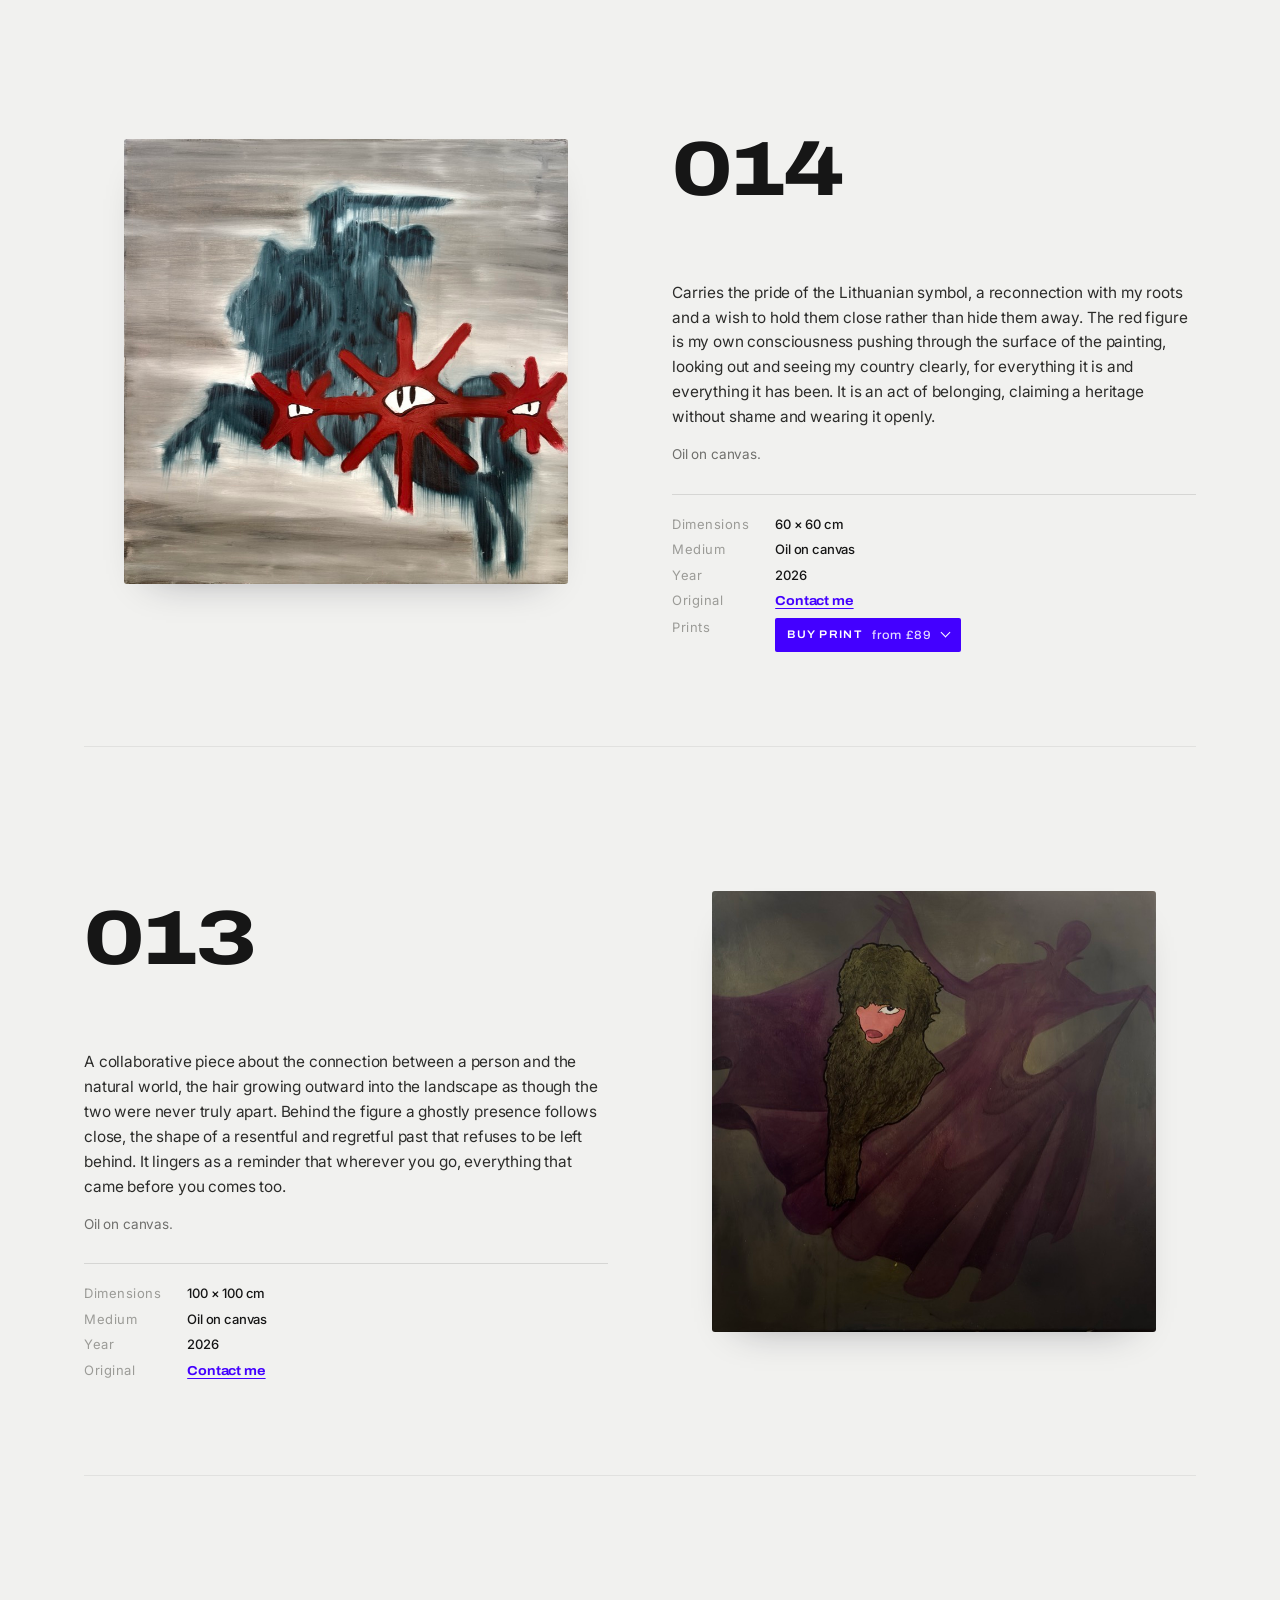
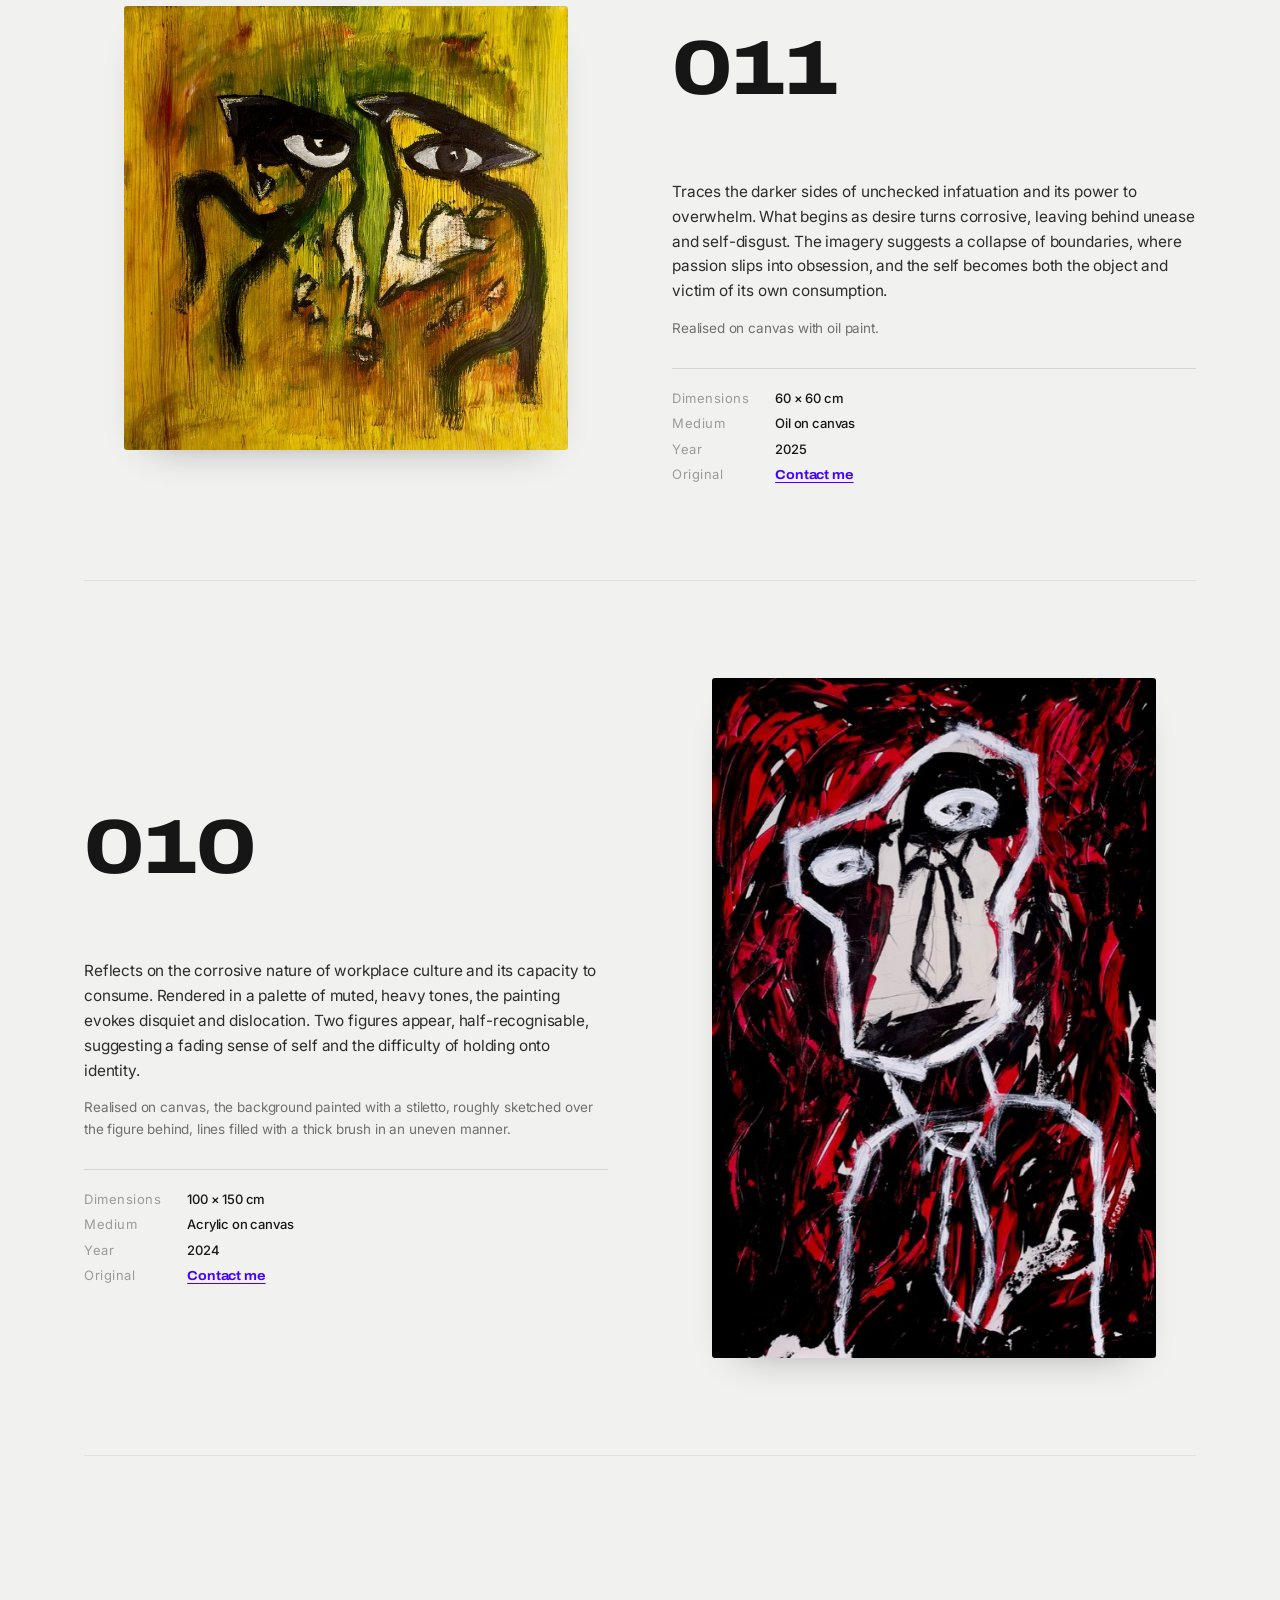
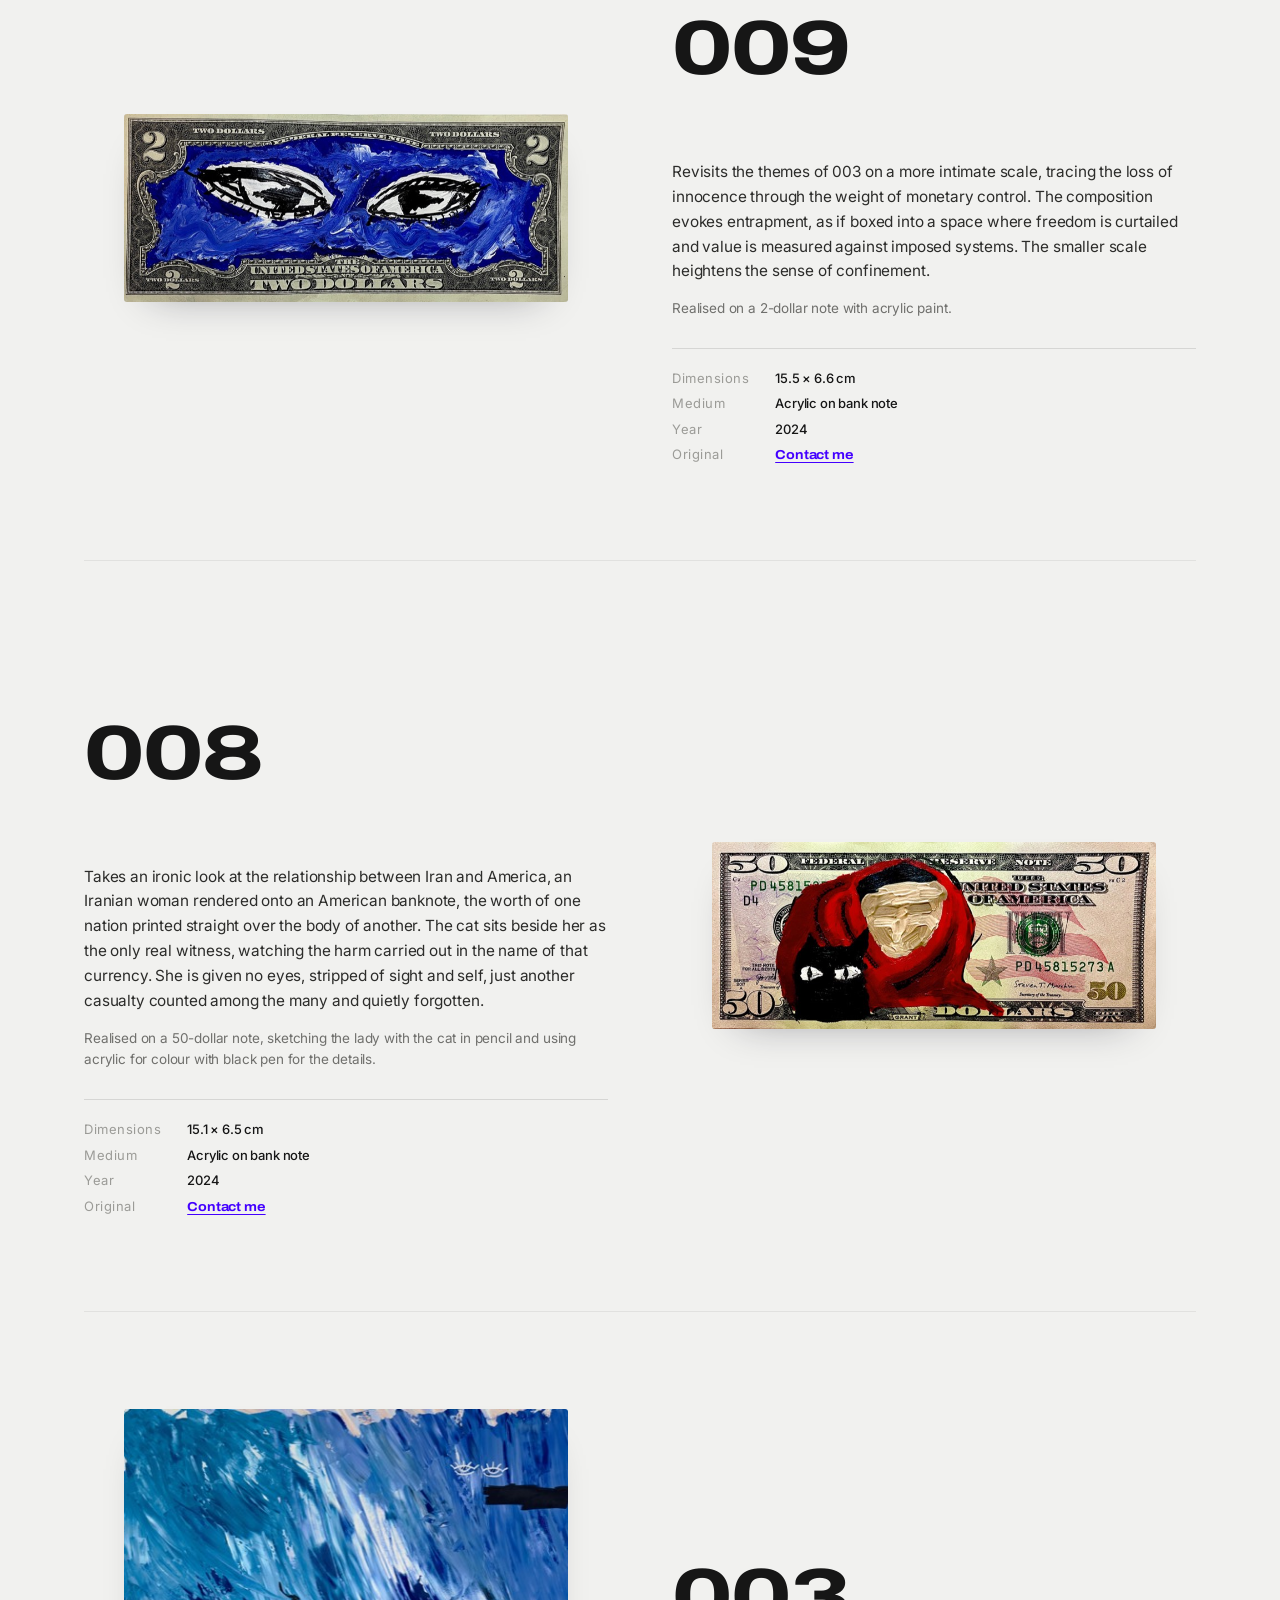
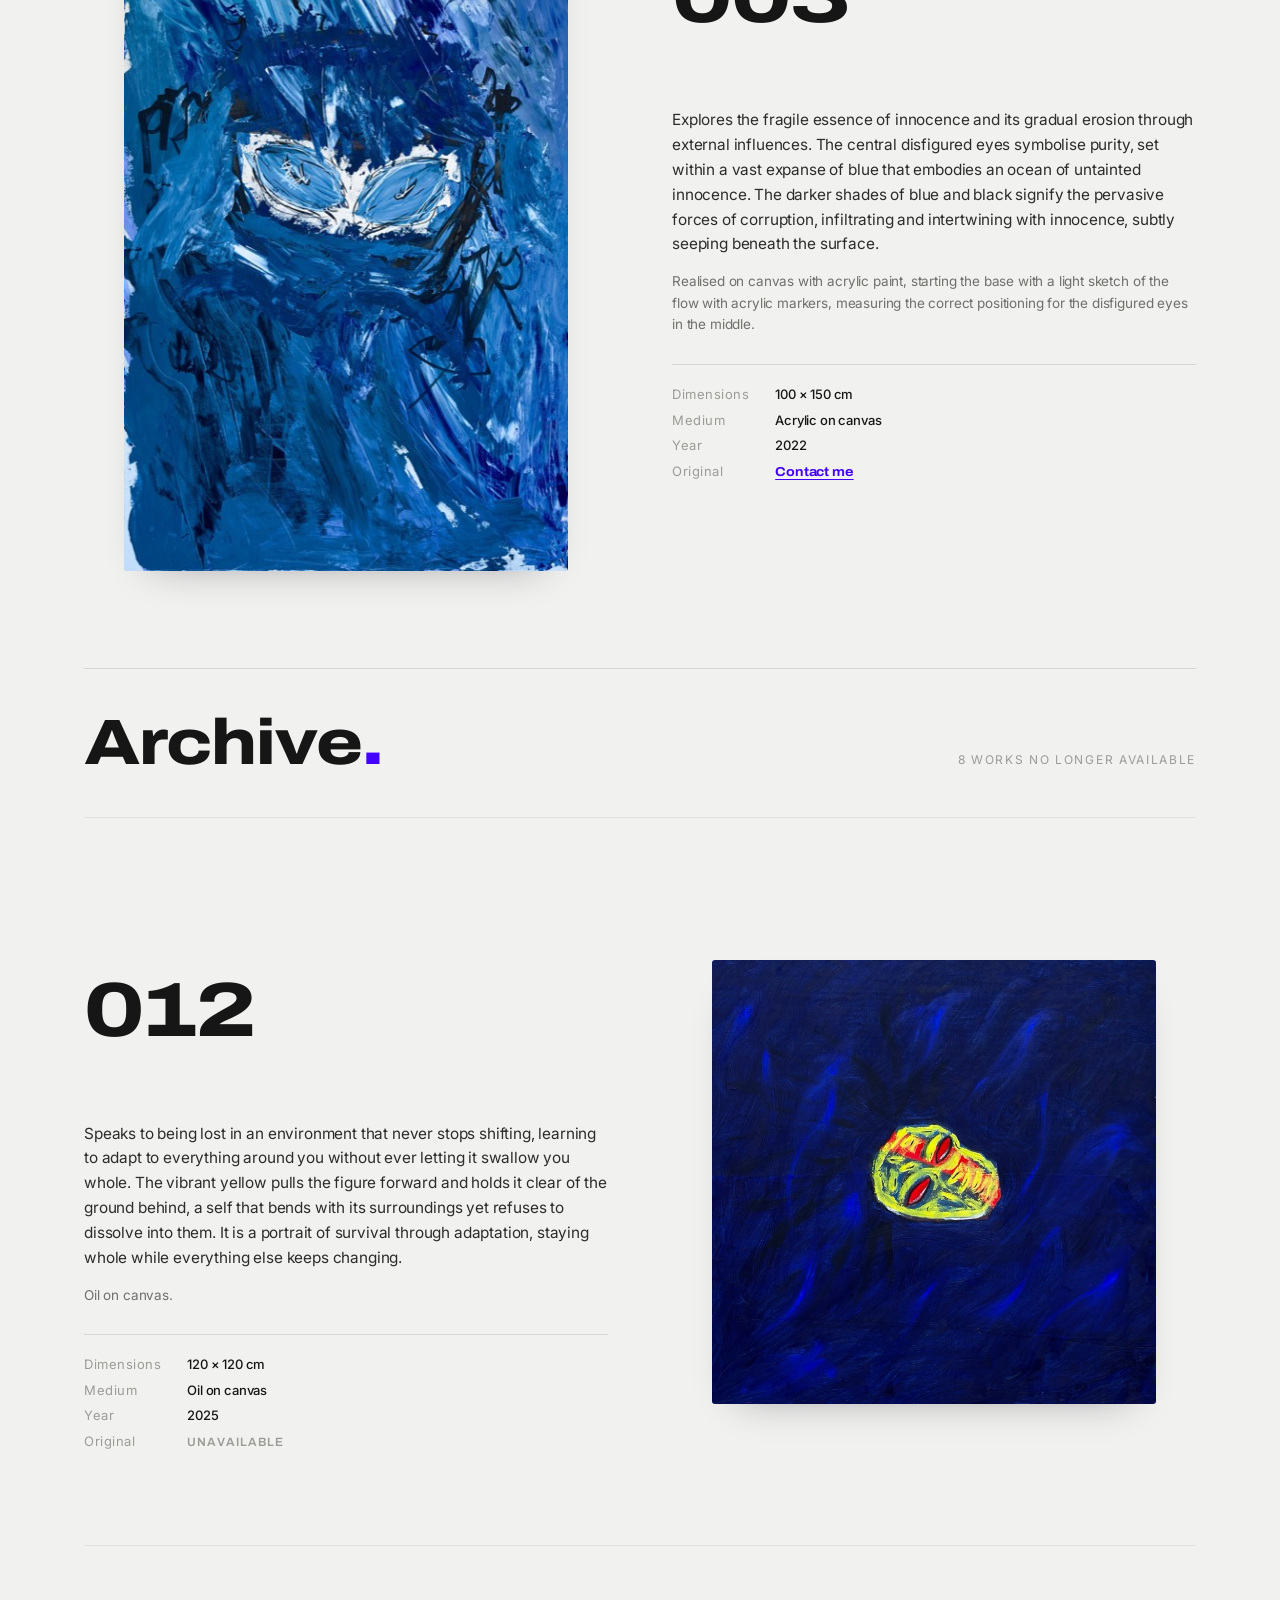
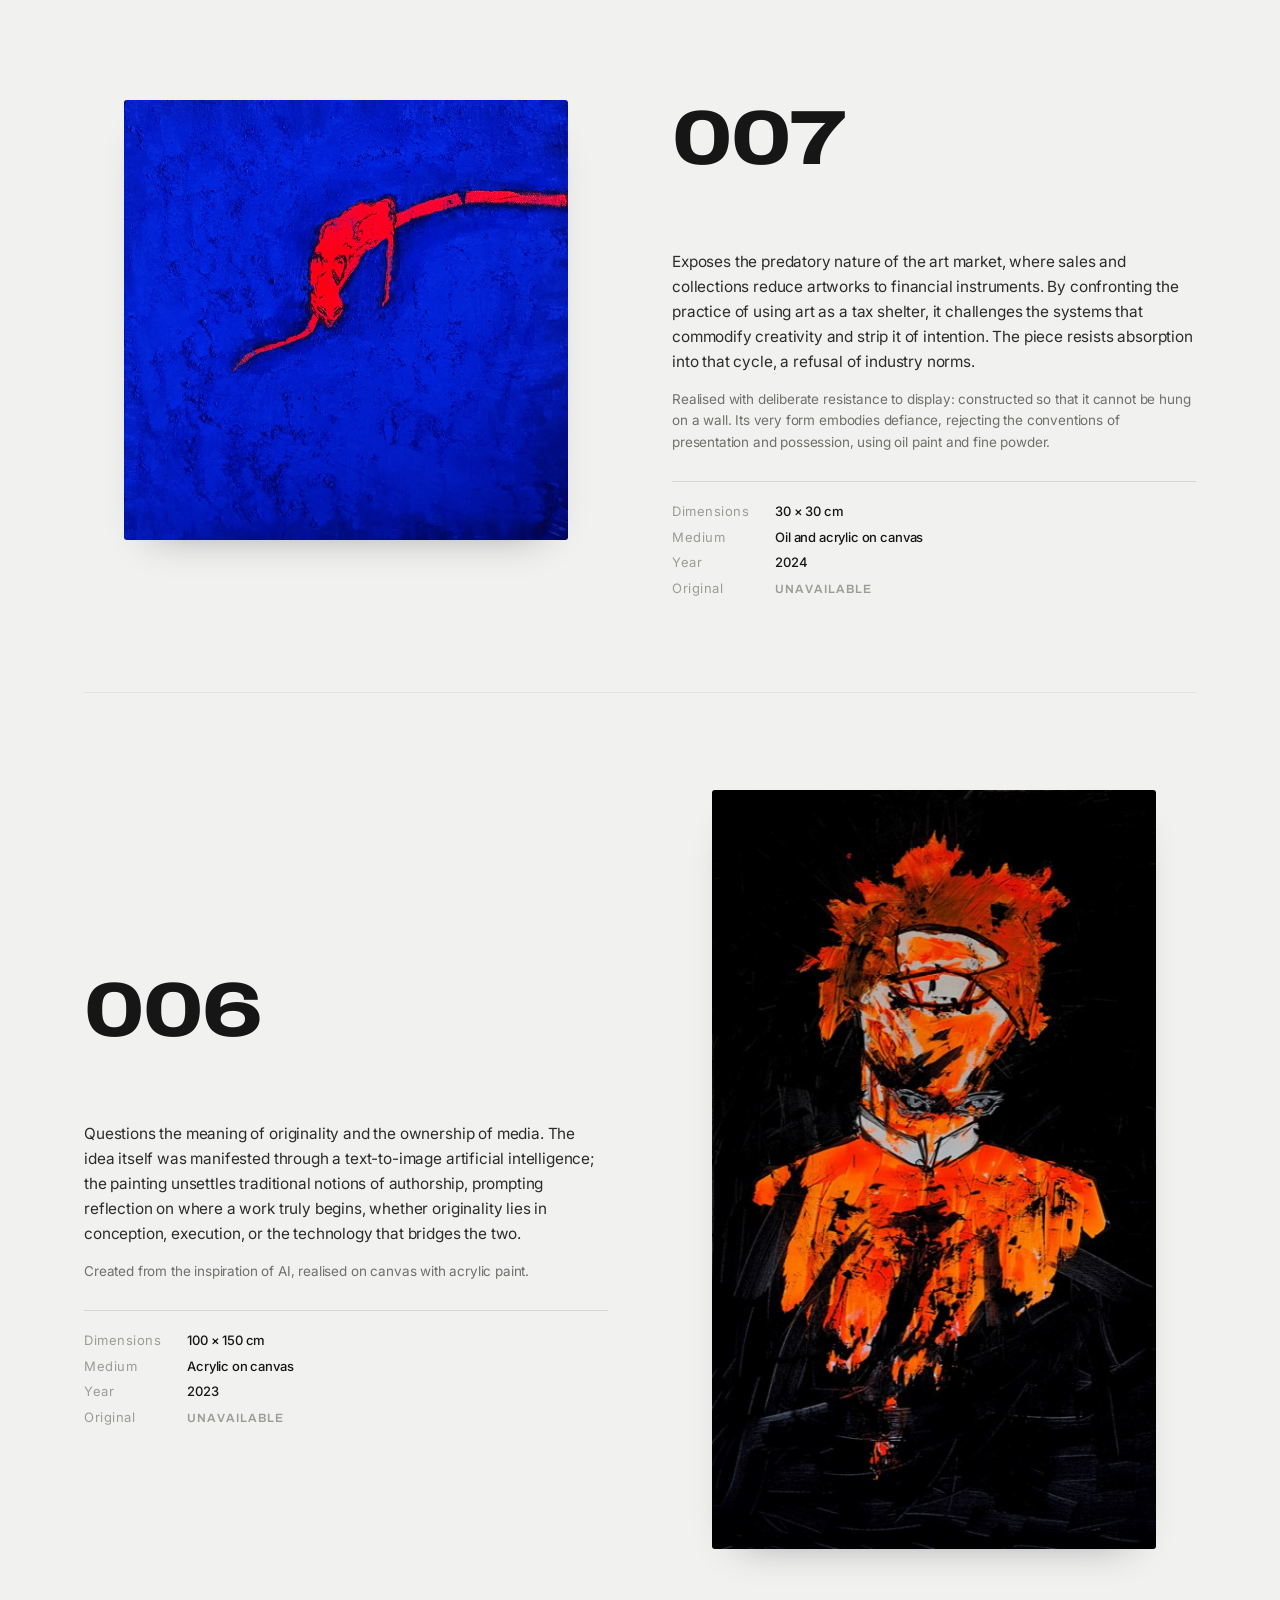
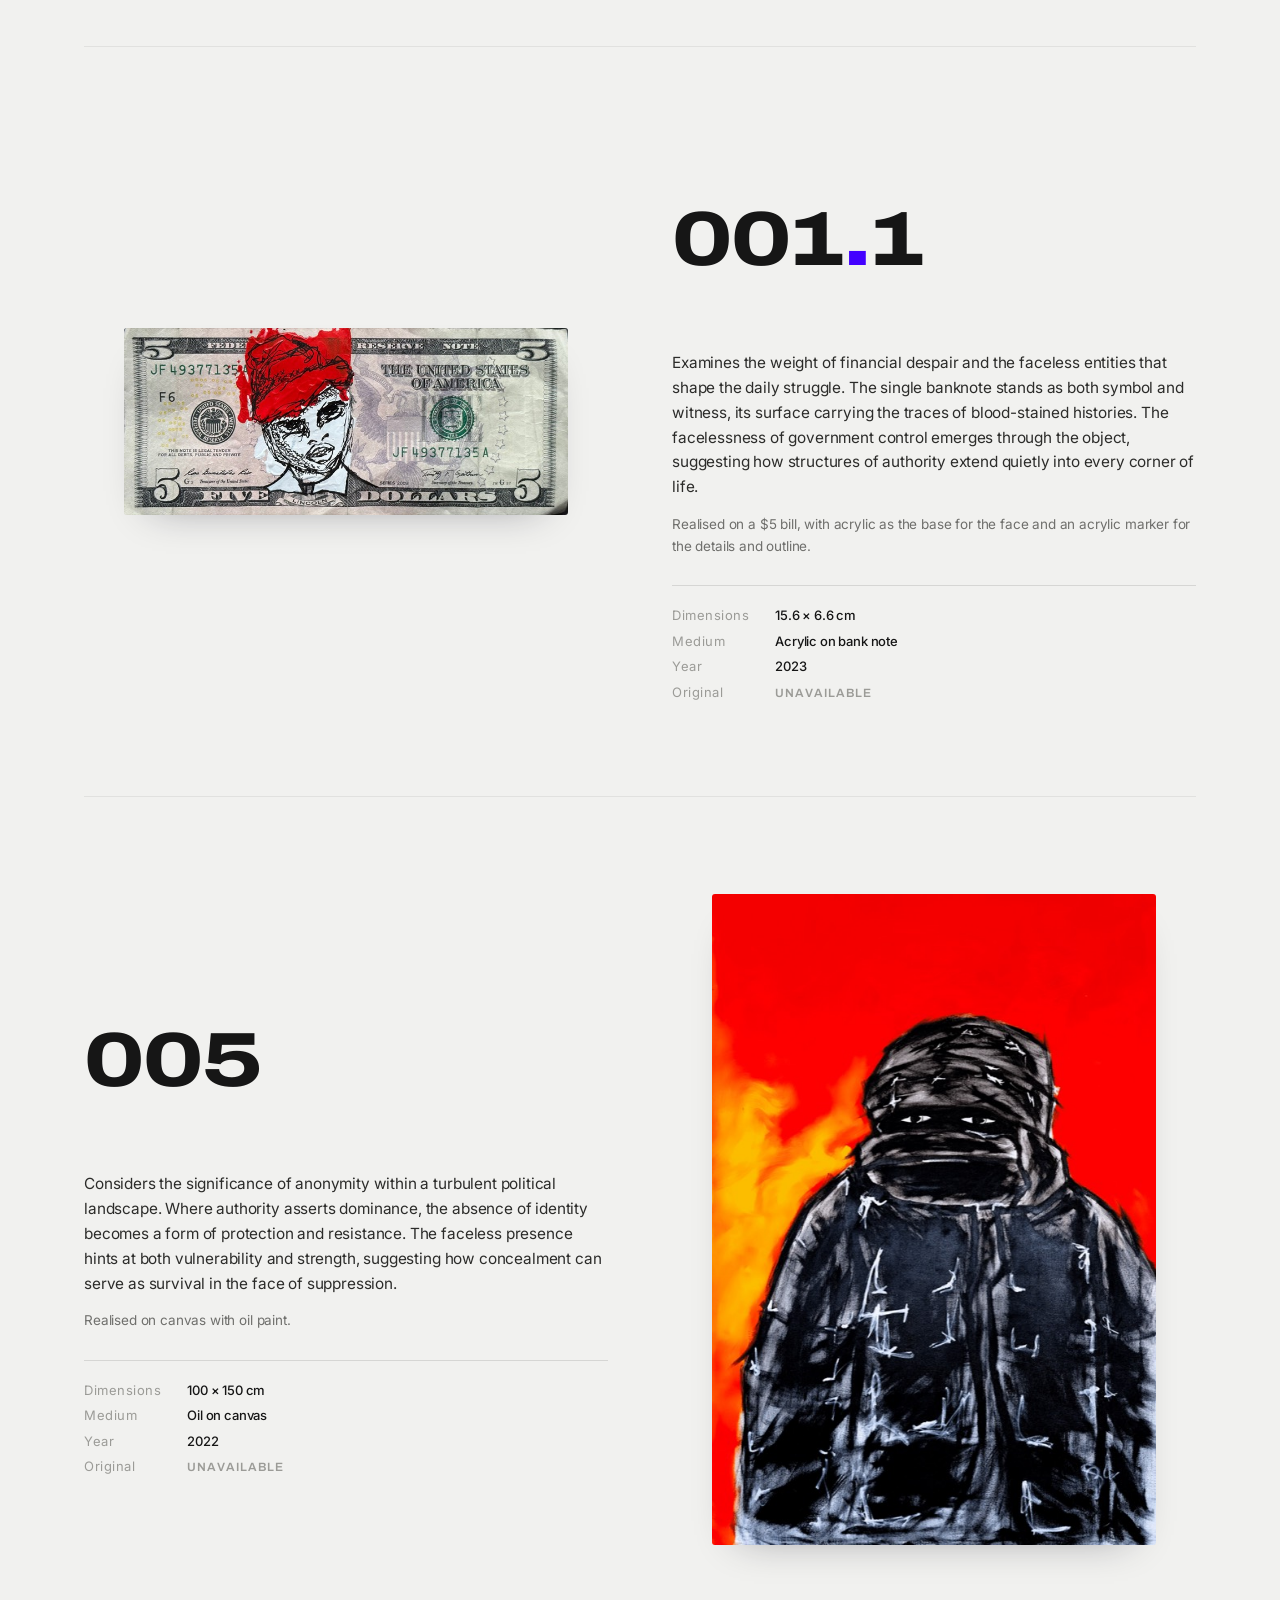
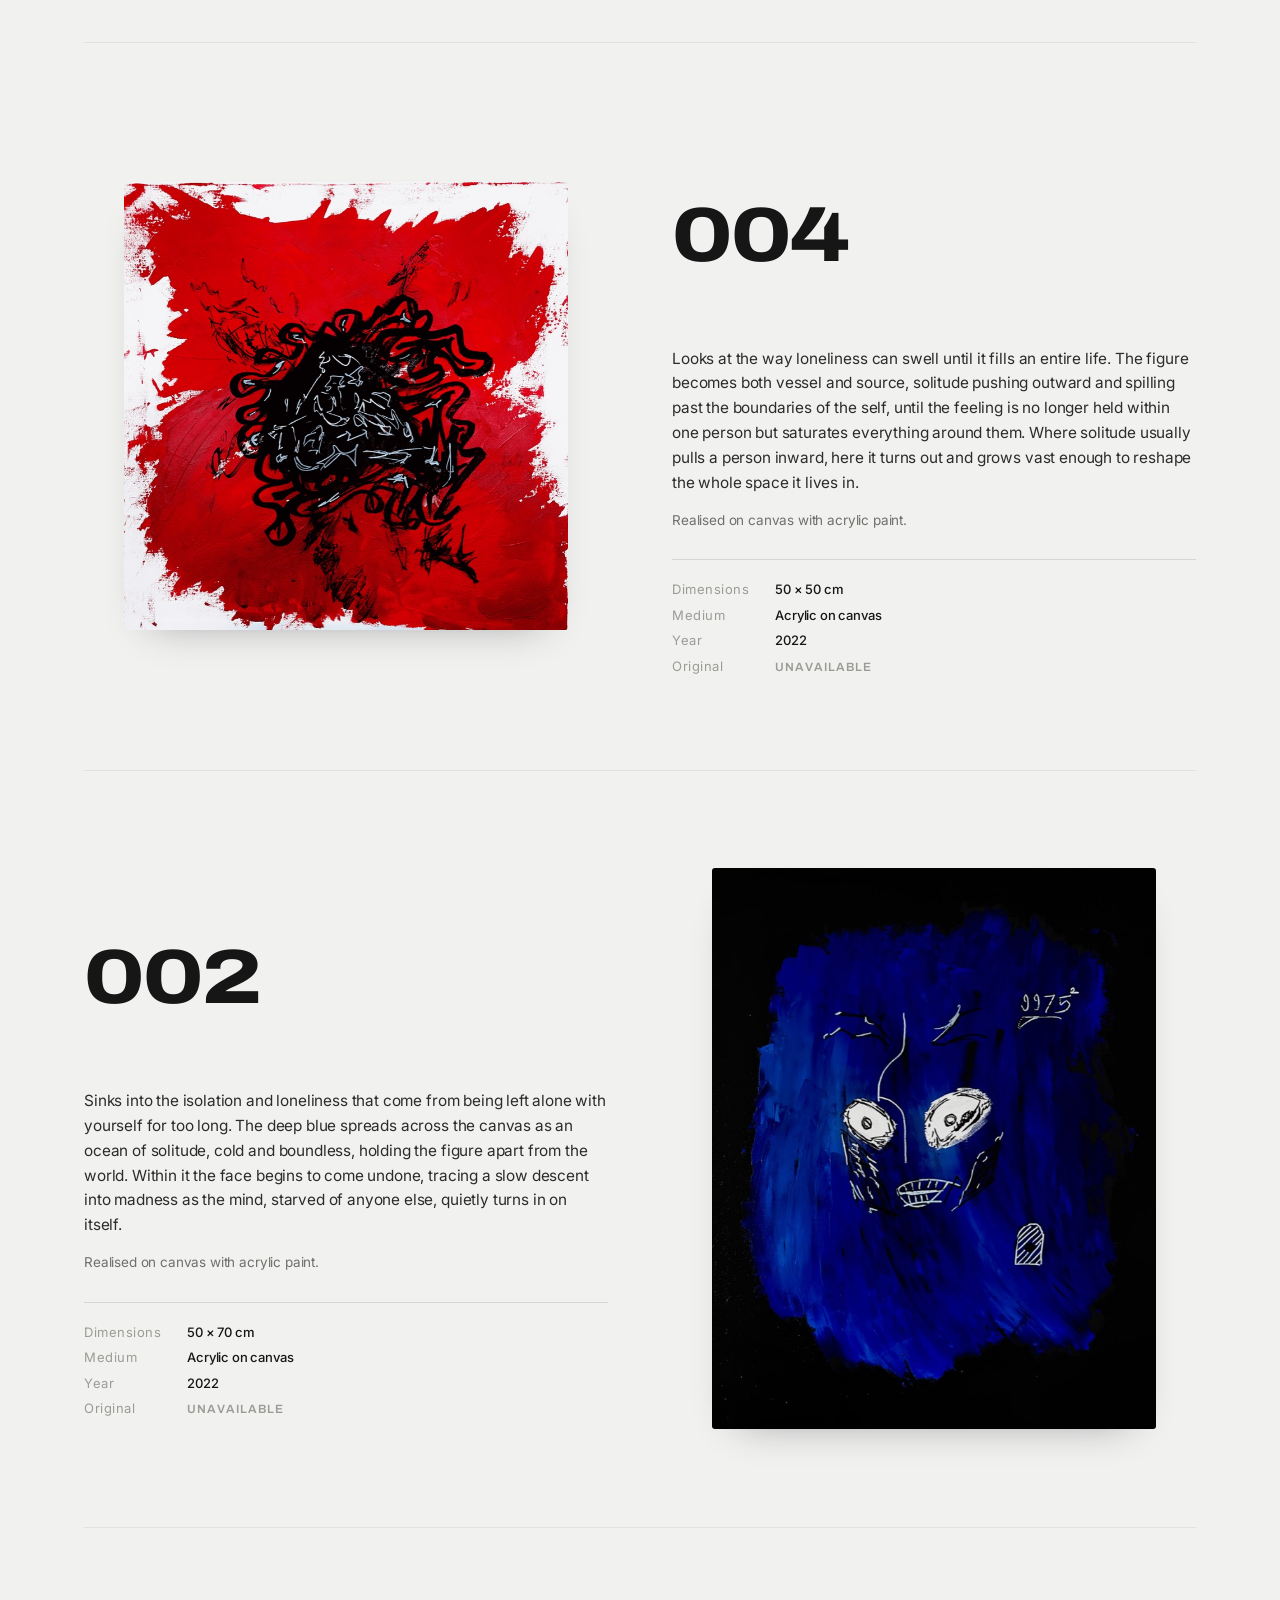
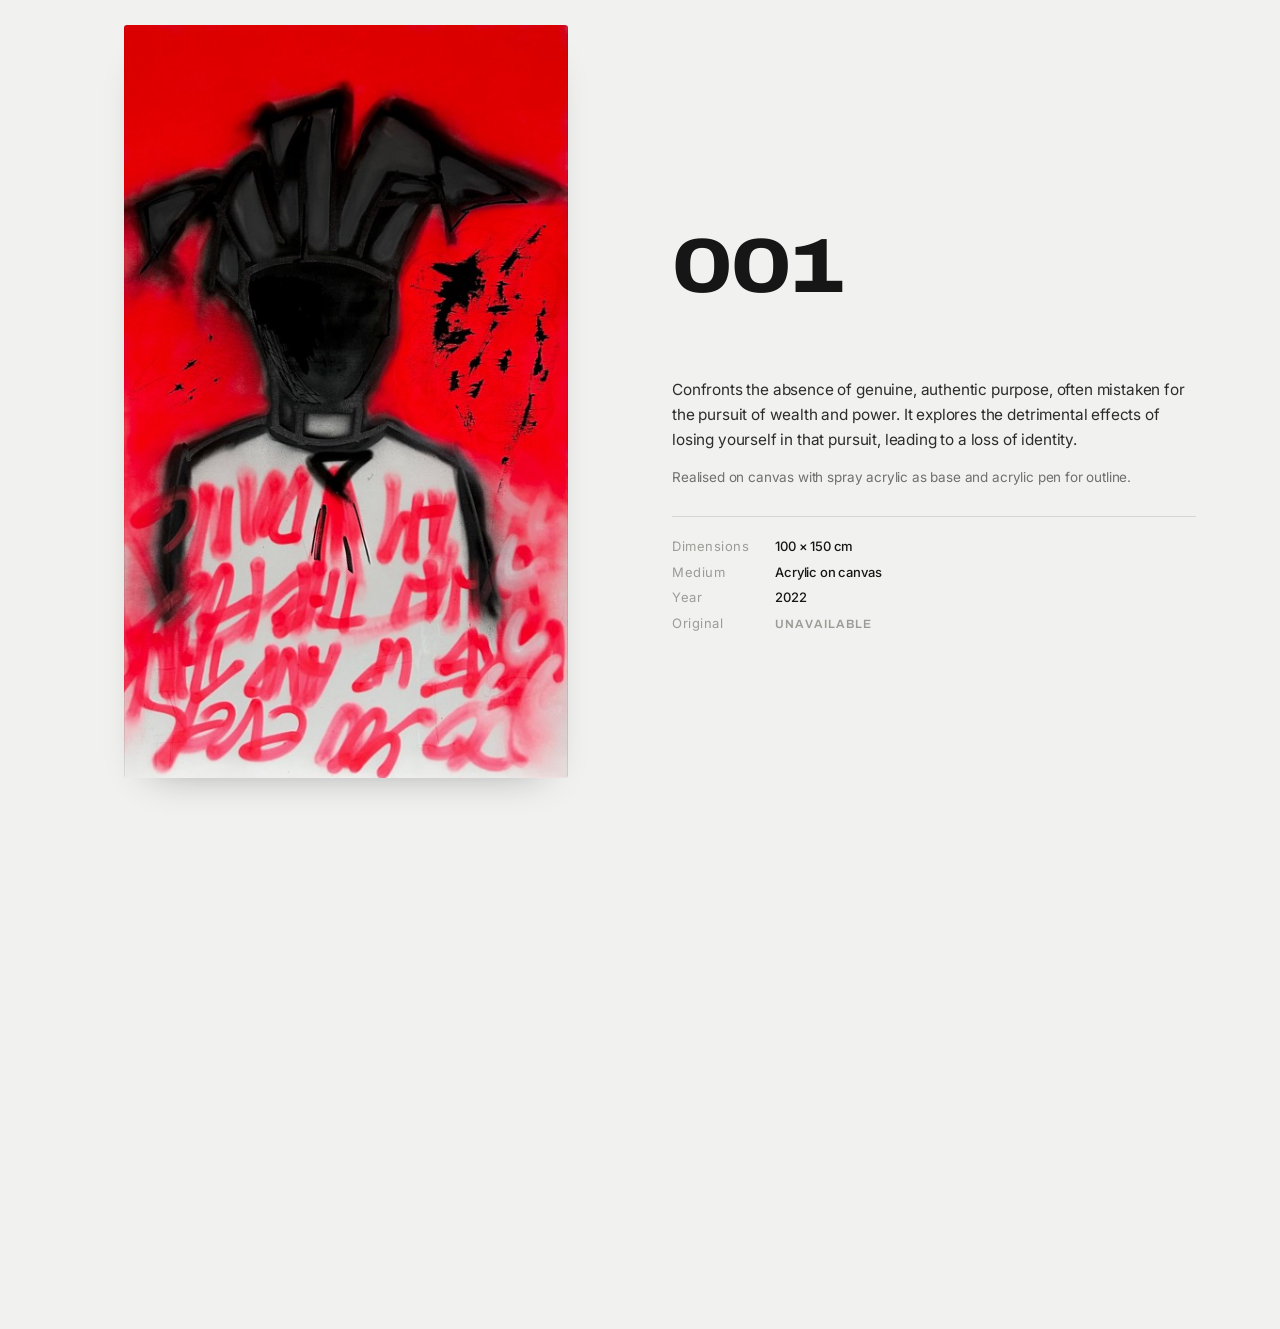
==== commit 27308c67: "Swap the art page headline and wordmark The big heading is now "Matas." and the top-left wordmark re" ====
--- a/art.html
+++ b/art.html
@@ -27,12 +27,12 @@
 <link rel="icon" href="icon-512.png" sizes="512x512" type="image/png">
 <link rel="apple-touch-icon" href="apple-touch-icon.png">
 <link rel="preconnect" href="https://fonts.googleapis.com"><link rel="preconnect" href="https://fonts.gstatic.com" crossorigin><link href="https://fonts.googleapis.com/css2?family=Archivo:wdth,wght@100..125,500..900&family=Inter:wght@400;500;600&display=swap" rel="stylesheet">
-<link rel="stylesheet" href="styles.css?v=mw5d58lx">
+<link rel="stylesheet" href="styles.css?v=mwaozhco">
 </head>
 <script type="application/ld+json">{"@context":"https://schema.org","@type":"CollectionPage","name":"Fine Art Catalogue","description":"The complete catalogue of 18 original paintings by Matas.","url":"https://mat4s.com/art.html","inLanguage":"en-GB","author":{"@type":"Person","name":"Matas"},"mainEntity":{"@type":"ItemList","numberOfItems":18,"itemListElement":[{"@type":"ListItem","position":1,"item":{"@type":"VisualArtwork","name":"Work 018","image":"https://mat4s.com/assets/img-new-11.jpg","creator":{"@type":"Person","name":"Matas"},"artform":"Painting","artMedium":"Oil on canvas","dateCreated":"2026","size":"110 × 200 cm","abstract":"Made during the football World Cup, when the flag was everywhere and the mood around it had turned. The red cross carries national pride and racism at the same time, depending on who is looking, and here it runs straight through the girl's chest. The country is killing her from the inside, and in the same motion pinning her in place, holding her somewhere she has no way of leaving.","offers":{"@type":"Offer","availability":"https://schema.org/InStock","url":"https://mat4s.com/art.html","seller":{"@type":"Person","name":"Matas"}}}},{"@type":"ListItem","position":2,"item":{"@type":"VisualArtwork","name":"Work 017","image":"https://mat4s.com/assets/img-new-10.jpg","creator":{"@type":"Person","name":"Matas"},"artform":"Painting","artMedium":"Oil on canvas","dateCreated":"2026","size":"200 × 200 cm","abstract":"Traces the dissolving of the self against a world that refuses to settle into sense. Features pile over one another, eyes and mouths repeating where one face should be, the paint running and dripping as though the thing cannot hold its own shape. It came out of trying to understand the current political moment and the state of the world, and finding that the harder you look, the less of yourself stays intact.","offers":{"@type":"Offer","availability":"https://schema.org/InStock","url":"https://mat4s.com/art.html","seller":{"@type":"Person","name":"Matas"}}}},{"@type":"ListItem","position":3,"item":{"@type":"VisualArtwork","name":"Work 015","image":"https://mat4s.com/assets/img-new-08.jpg","creator":{"@type":"Person","name":"Matas"},"artform":"Painting","artMedium":"Oil on canvas","dateCreated":"2026","size":"75 × 70 cm","abstract":"A collaborative piece made as the cover for an upcoming music album. The faces are painted in the pan African colours, worn openly across the head as a mark of identity and belonging. The red ground behind them holds the frustration of the circumstances, the weight of having to sit still and keep from escalating when met with discrimination, of not being free to react the way others can when their skin happens to be a different colour to yours.","offers":{"@type":"Offer","availability":"https://schema.org/InStock","url":"https://mat4s.com/art.html","seller":{"@type":"Person","name":"Matas"}}}},{"@type":"ListItem","position":4,"item":{"@type":"VisualArtwork","name":"Work 014","image":"https://mat4s.com/assets/img-new-07.jpg","creator":{"@type":"Person","name":"Matas"},"artform":"Painting","artMedium":"Oil on canvas","dateCreated":"2026","size":"60 × 60 cm","abstract":"Carries the pride of the Lithuanian symbol, a reconnection with my roots and a wish to hold them close rather than hide them away. The red figure is my own consciousness pushing through the surface of the painting, looking out and seeing my country clearly, for everything it is and everything it has been. It is an act of belonging, claiming a heritage without shame and wearing it openly.","offers":{"@type":"Offer","availability":"https://schema.org/InStock","url":"https://mat4s.com/art.html","seller":{"@type":"Person","name":"Matas"}}}},{"@type":"ListItem","position":5,"item":{"@type":"VisualArtwork","name":"Work 013","image":"https://mat4s.com/assets/img-new-06.jpg","creator":{"@type":"Person","name":"Matas"},"artform":"Painting","artMedium":"Oil on canvas","dateCreated":"2026","size":"100 × 100 cm","abstract":"A collaborative piece about the connection between a person and the natural world, the hair growing outward into the landscape as though the two were never truly apart. Behind the figure a ghostly presence follows close, the shape of a resentful and regretful past that refuses to be left behind. It lingers as a reminder that wherever you go, everything that came before you comes too.","offers":{"@type":"Offer","availability":"https://schema.org/InStock","url":"https://mat4s.com/art.html","seller":{"@type":"Person","name":"Matas"}}}},{"@type":"ListItem","position":6,"item":{"@type":"VisualArtwork","name":"Work 012","image":"https://mat4s.com/assets/img-new-05.jpg","creator":{"@type":"Person","name":"Matas"},"artform":"Painting","artMedium":"Oil on canvas","dateCreated":"2025","size":"120 × 120 cm","abstract":"Speaks to being lost in an environment that never stops shifting, learning to adapt to everything around you without ever letting it swallow you whole. The vibrant yellow pulls the figure forward and holds it clear of the ground behind, a self that bends with its surroundings yet refuses to dissolve into them. It is a portrait of survival through adaptation, staying whole while everything else keeps changing.","offers":{"@type":"Offer","availability":"https://schema.org/SoldOut","url":"https://mat4s.com/art.html","seller":{"@type":"Person","name":"Matas"}}}},{"@type":"ListItem","position":7,"item":{"@type":"VisualArtwork","name":"Work 011","image":"https://mat4s.com/assets/img-b01cbe59-e2d8-43f0-8ff6-9f8cd67b78cc.jpg","creator":{"@type":"Person","name":"Matas"},"artform":"Painting","artMedium":"Oil on canvas","dateCreated":"2025","size":"60 × 60 cm","abstract":"Traces the darker sides of unchecked infatuation and its power to overwhelm. What begins as desire turns corrosive, leaving behind unease and self-disgust. The imagery suggests a collapse of boundaries, where passion slips into obsession, and the self becomes both the object and victim of its own consumption.","offers":{"@type":"Offer","availability":"https://schema.org/InStock","price":"725","priceCurrency":"GBP","url":"https://mat4s.com/art.html","seller":{"@type":"Person","name":"Matas"}}}},{"@type":"ListItem","position":8,"item":{"@type":"VisualArtwork","name":"Work 010","image":"https://mat4s.com/assets/img-d51b01d7-4450-4bf9-b7cd-f0d9324e289b.jpg","creator":{"@type":"Person","name":"Matas"},"artform":"Painting","artMedium":"Acrylic on canvas","dateCreated":"2024","size":"100 × 150 cm","abstract":"Reflects on the corrosive nature of workplace culture and its capacity to consume. Rendered in a palette of muted, heavy tones, the painting evokes disquiet and dislocation. Two figures appear, half-recognisable, suggesting a fading sense of self and the difficulty of holding onto identity.","offers":{"@type":"Offer","availability":"https://schema.org/InStock","price":"1100","priceCurrency":"GBP","url":"https://mat4s.com/art.html","seller":{"@type":"Person","name":"Matas"}}}},{"@type":"ListItem","position":9,"item":{"@type":"VisualArtwork","name":"Work 009","image":"https://mat4s.com/assets/img-8b59a1f1-c239-43d4-9979-f3254cedb56a.jpg","creator":{"@type":"Person","name":"Matas"},"artform":"Painting","artMedium":"Acrylic on bank note","dateCreated":"2024","size":"15.5 × 6.6 cm","abstract":"Revisits the themes of 003 on a more intimate scale, tracing the loss of innocence through the weight of monetary control. The composition evokes entrapment, as if boxed into a space where freedom is curtailed and value is measured against imposed systems. The smaller scale heightens the sense of confinement.","offers":{"@type":"Offer","availability":"https://schema.org/InStock","price":"275","priceCurrency":"GBP","url":"https://mat4s.com/art.html","seller":{"@type":"Person","name":"Matas"}}}},{"@type":"ListItem","position":10,"item":{"@type":"VisualArtwork","name":"Work 008","image":"https://mat4s.com/assets/img-81e28c86-865a-480e-8396-a0b910a30fb2.jpg","creator":{"@type":"Person","name":"Matas"},"artform":"Painting","artMedium":"Acrylic on bank note","dateCreated":"2024","size":"15.1 × 6.5 cm","abstract":"Takes an ironic look at the relationship between Iran and America, an Iranian woman rendered onto an American banknote, the worth of one nation printed straight over the body of another. The cat sits beside her as the only real witness, watching the harm carried out in the name of that currency. She is given no eyes, stripped of sight and self, just another casualty counted among the many and quietly forgotten.","offers":{"@type":"Offer","availability":"https://schema.org/InStock","price":"375","priceCurrency":"GBP","url":"https://mat4s.com/art.html","seller":{"@type":"Person","name":"Matas"}}}},{"@type":"ListItem","position":11,"item":{"@type":"VisualArtwork","name":"Work 007","image":"https://mat4s.com/assets/img-9c4986b9-90ee-48c9-8bc0-05dc934ac0ad.jpg","creator":{"@type":"Person","name":"Matas"},"artform":"Painting","artMedium":"Oil and acrylic on canvas","dateCreated":"2024","size":"30 × 30 cm","abstract":"Exposes the predatory nature of the art market, where sales and collections reduce artworks to financial instruments. By confronting the practice of using art as a tax shelter, it challenges the systems that commodify creativity and strip it of intention. The piece resists absorption into that cycle, a refusal of industry norms.","offers":{"@type":"Offer","availability":"https://schema.org/SoldOut","url":"https://mat4s.com/art.html","seller":{"@type":"Person","name":"Matas"}}}},{"@type":"ListItem","position":12,"item":{"@type":"VisualArtwork","name":"Work 006","image":"https://mat4s.com/assets/img-8d0863b2-504a-43ad-9a31-b4f67ece96c8.jpg","creator":{"@type":"Person","name":"Matas"},"artform":"Painting","artMedium":"Acrylic on canvas","dateCreated":"2023","size":"100 × 150 cm","abstract":"Questions the meaning of originality and the ownership of media. The idea itself was manifested through a text-to-image artificial intelligence; the painting unsettles traditional notions of authorship, prompting reflection on where a work truly begins, whether originality lies in conception, execution, or the technology that bridges the two.","offers":{"@type":"Offer","availability":"https://schema.org/SoldOut","url":"https://mat4s.com/art.html","seller":{"@type":"Person","name":"Matas"}}}},{"@type":"ListItem","position":13,"item":{"@type":"VisualArtwork","name":"Work 001.1","image":"https://mat4s.com/assets/img-a86574f8-7e68-40d0-95b6-8b289221bf09.jpg","creator":{"@type":"Person","name":"Matas"},"artform":"Painting","artMedium":"Acrylic on bank note","dateCreated":"2023","size":"15.6 × 6.6 cm","abstract":"Examines the weight of financial despair and the faceless entities that shape the daily struggle. The single banknote stands as both symbol and witness, its surface carrying the traces of blood-stained histories. The facelessness of government control emerges through the object, suggesting how structures of authority extend quietly into every corner of life.","offers":{"@type":"Offer","availability":"https://schema.org/SoldOut","url":"https://mat4s.com/art.html","seller":{"@type":"Person","name":"Matas"}}}},{"@type":"ListItem","position":14,"item":{"@type":"VisualArtwork","name":"Work 005","image":"https://mat4s.com/assets/img-a5b54075-f5e3-4a4c-98c6-930391dec989.jpg","creator":{"@type":"Person","name":"Matas"},"artform":"Painting","artMedium":"Oil on canvas","dateCreated":"2022","size":"100 × 150 cm","abstract":"Considers the significance of anonymity within a turbulent political landscape. Where authority asserts dominance, the absence of identity becomes a form of protection and resistance. The faceless presence hints at both vulnerability and strength, suggesting how concealment can serve as survival in the face of suppression.","offers":{"@type":"Offer","availability":"https://schema.org/SoldOut","url":"https://mat4s.com/art.html","seller":{"@type":"Person","name":"Matas"}}}},{"@type":"ListItem","position":15,"item":{"@type":"VisualArtwork","name":"Work 004","image":"https://mat4s.com/assets/img-8cd8e54d-08d6-4fa5-ba80-a523fd7424c2.jpg","creator":{"@type":"Person","name":"Matas"},"artform":"Painting","artMedium":"Acrylic on canvas","dateCreated":"2022","size":"50 × 50 cm","abstract":"Looks at the way loneliness can swell until it fills an entire life. The figure becomes both vessel and source, solitude pushing outward and spilling past the boundaries of the self, until the feeling is no longer held within one person but saturates everything around them. Where solitude usually pulls a person inward, here it turns out and grows vast enough to reshape the whole space it lives in.","offers":{"@type":"Offer","availability":"https://schema.org/SoldOut","url":"https://mat4s.com/art.html","seller":{"@type":"Person","name":"Matas"}}}},{"@type":"ListItem","position":16,"item":{"@type":"VisualArtwork","name":"Work 003","image":"https://mat4s.com/assets/img-cd3be181-369c-4c3b-9103-0a0d3c45fcec.jpg","creator":{"@type":"Person","name":"Matas"},"artform":"Painting","artMedium":"Acrylic on canvas","dateCreated":"2022","size":"100 × 150 cm","abstract":"Explores the fragile essence of innocence and its gradual erosion through external influences. The central disfigured eyes symbolise purity, set within a vast expanse of blue that embodies an ocean of untainted innocence. The darker shades of blue and black signify the pervasive forces of corruption, infiltrating and intertwining with innocence, subtly seeping beneath the surface.","offers":{"@type":"Offer","availability":"https://schema.org/InStock","price":"1250","priceCurrency":"GBP","url":"https://mat4s.com/art.html","seller":{"@type":"Person","name":"Matas"}}}},{"@type":"ListItem","position":17,"item":{"@type":"VisualArtwork","name":"Work 002","image":"https://mat4s.com/assets/img-45a74f5e-d016-427e-a1b7-248f466e1ce7.jpg","creator":{"@type":"Person","name":"Matas"},"artform":"Painting","artMedium":"Acrylic on canvas","dateCreated":"2022","size":"50 × 70 cm","abstract":"Sinks into the isolation and loneliness that come from being left alone with yourself for too long. The deep blue spreads across the canvas as an ocean of solitude, cold and boundless, holding the figure apart from the world. Within it the face begins to come undone, tracing a slow descent into madness as the mind, starved of anyone else, quietly turns in on itself.","offers":{"@type":"Offer","availability":"https://schema.org/SoldOut","url":"https://mat4s.com/art.html","seller":{"@type":"Person","name":"Matas"}}}},{"@type":"ListItem","position":18,"item":{"@type":"VisualArtwork","name":"Work 001","image":"https://mat4s.com/assets/img-b364f682-e3d1-416a-80cf-90b556a73d99.jpg","creator":{"@type":"Person","name":"Matas"},"artform":"Painting","artMedium":"Acrylic on canvas","dateCreated":"2022","size":"100 × 150 cm","abstract":"Confronts the absence of genuine, authentic purpose, often mistaken for the pursuit of wealth and power. It explores the detrimental effects of losing yourself in that pursuit, leading to a loss of identity.","offers":{"@type":"Offer","availability":"https://schema.org/SoldOut","url":"https://mat4s.com/art.html","seller":{"@type":"Person","name":"Matas"}}}}]}}</script>
 <body>
 <header class="site-head">
-  <a class="brand" href="index.html">Matas<span class="dot">.</span></a>
+  <a class="brand" href="index.html">Fine art<span class="dot">.</span></a>
   <nav class="nav" aria-label="Primary">
     <a href="art.html" aria-current="page">Fine&nbsp;Art</a>
     
@@ -44,7 +44,7 @@
   <section class="gallery-intro">
     <div class="wrap">
       <p class="eyebrow load l1">The catalogue · 2022 to 2026</p>
-      <h1 class="load l2">Fine art<span class="dot">.</span><span class="sr-only"> — 18 original paintings by Matas, London</span></h1>
+      <h1 class="load l2">Matas<span class="dot">.</span><span class="sr-only"> — fine art catalogue, 18 original paintings, London</span></h1>
       <p class="sub load l3">Original expressionist paintings, on canvas, oil and banknote, circling identity, corruption, money and the slow erosion of the self.</p>
       <div class="gallery-count load l4">
         <span><b>18</b> works</span>
@@ -427,6 +427,6 @@
 </aside>
 <div class="cart-scrim" hidden></div>
 <script>window.__CHECKOUT__ = "https://mat4s-checkout.mat4s.workers.dev"; window.__DELIVERY__ = {"uk":0,"intl":2000};</script>
-<script src="cart.js?v=mw5d58lx"></script>
-<script src="script.js?v=mw5d58lx"></script>
+<script src="cart.js?v=mwaozhco"></script>
+<script src="script.js?v=mwaozhco"></script>
 </body></html>
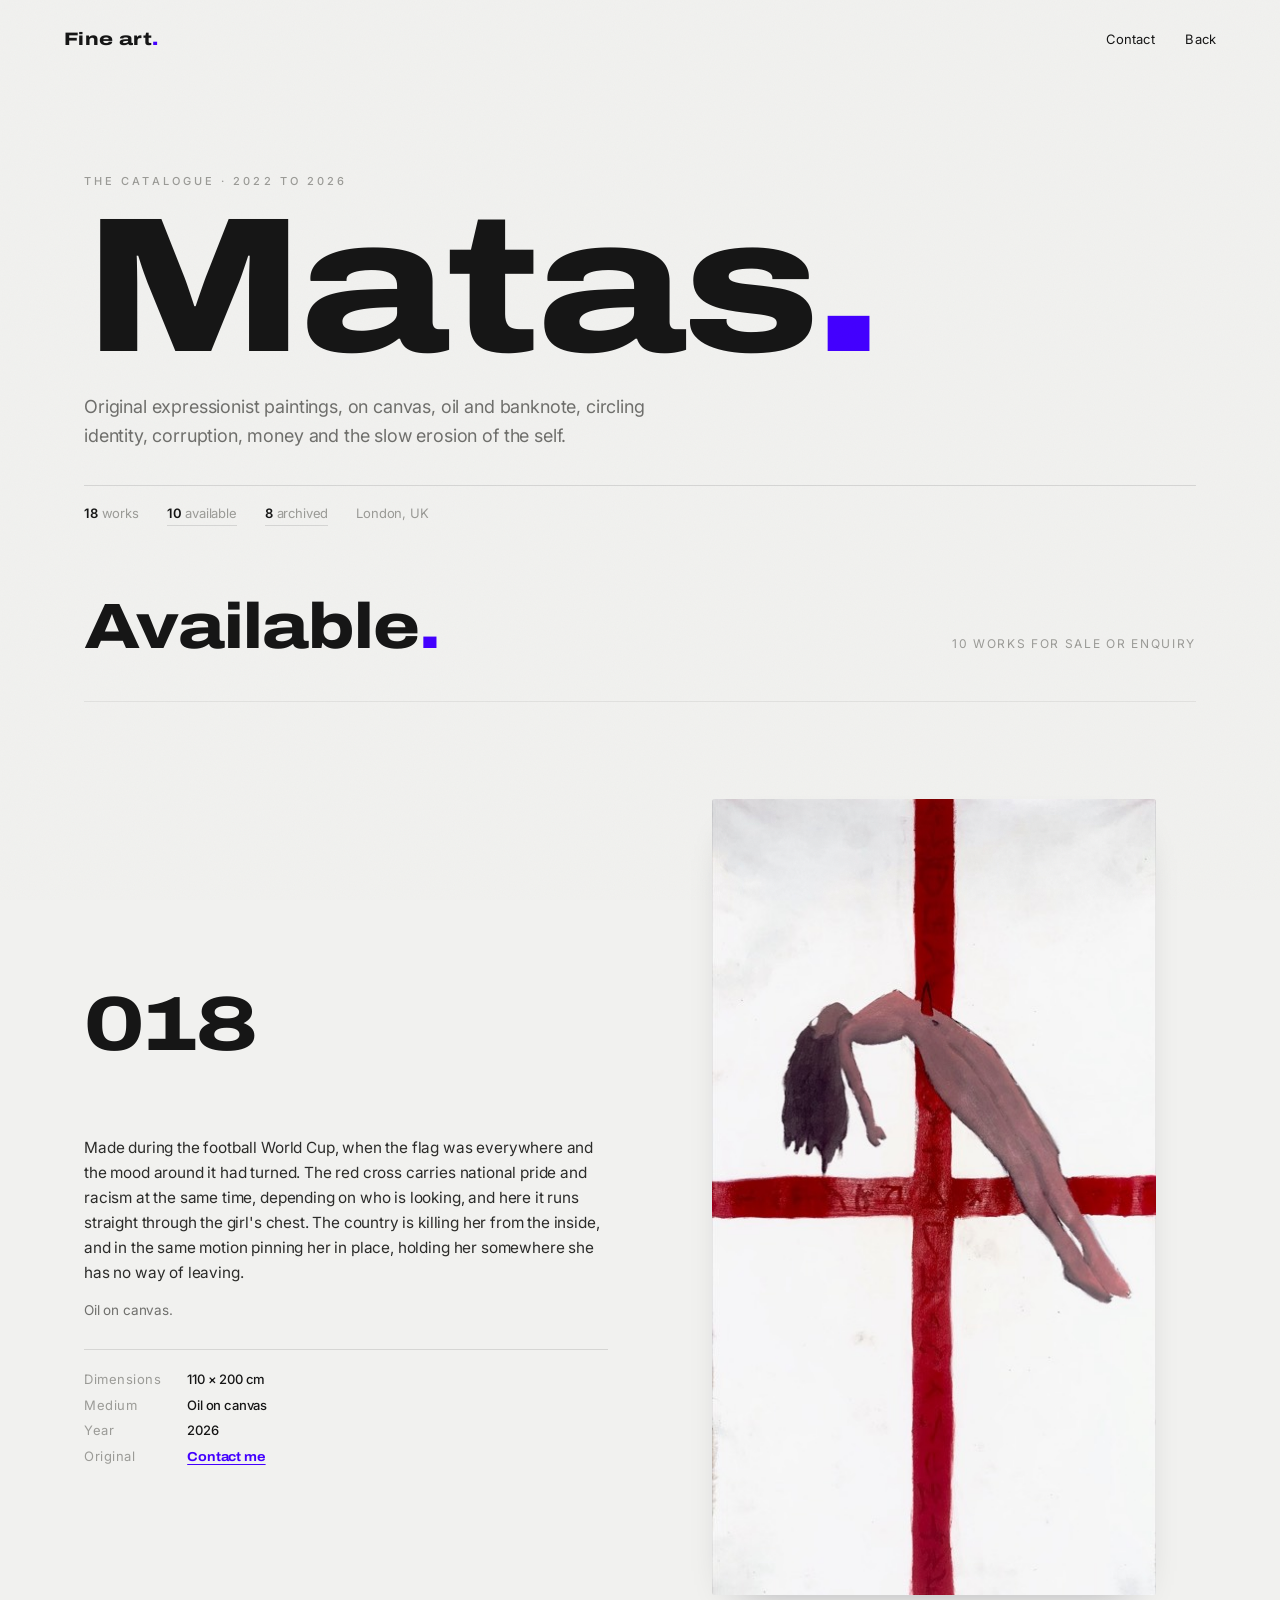
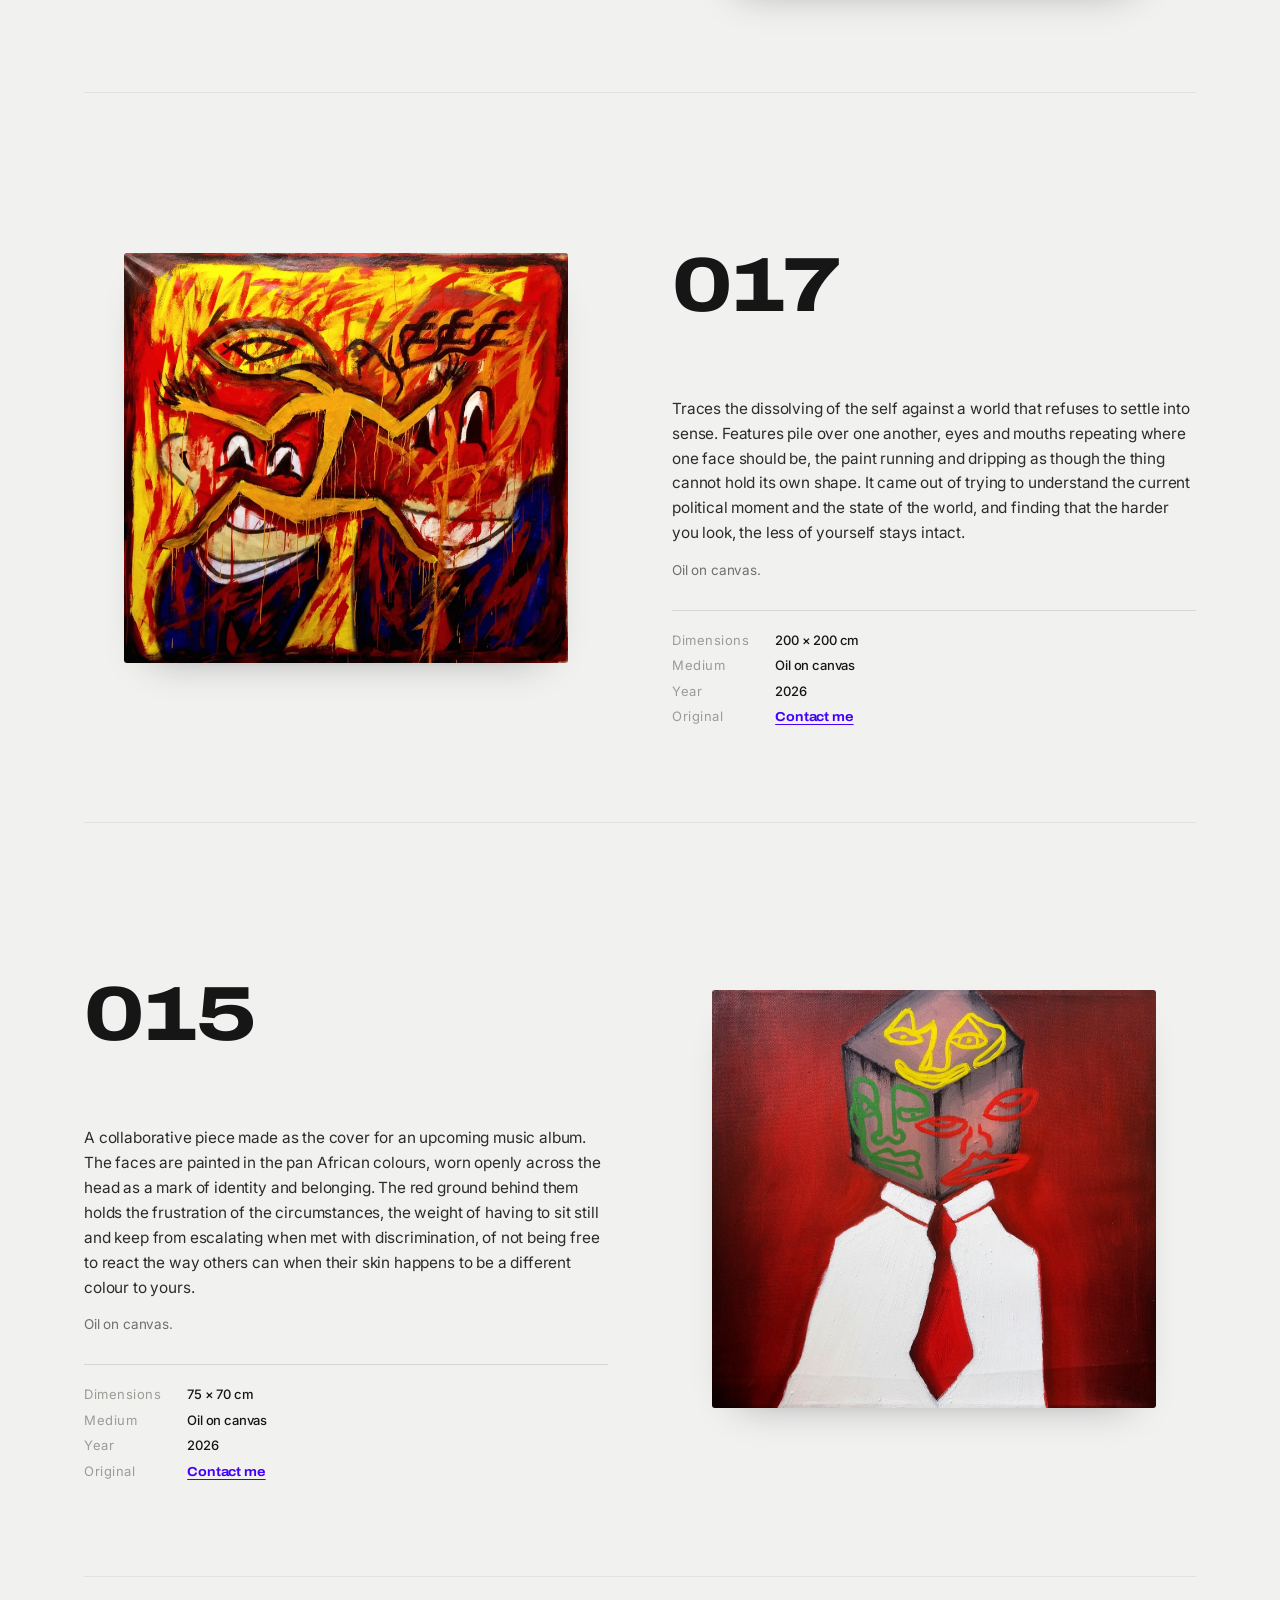
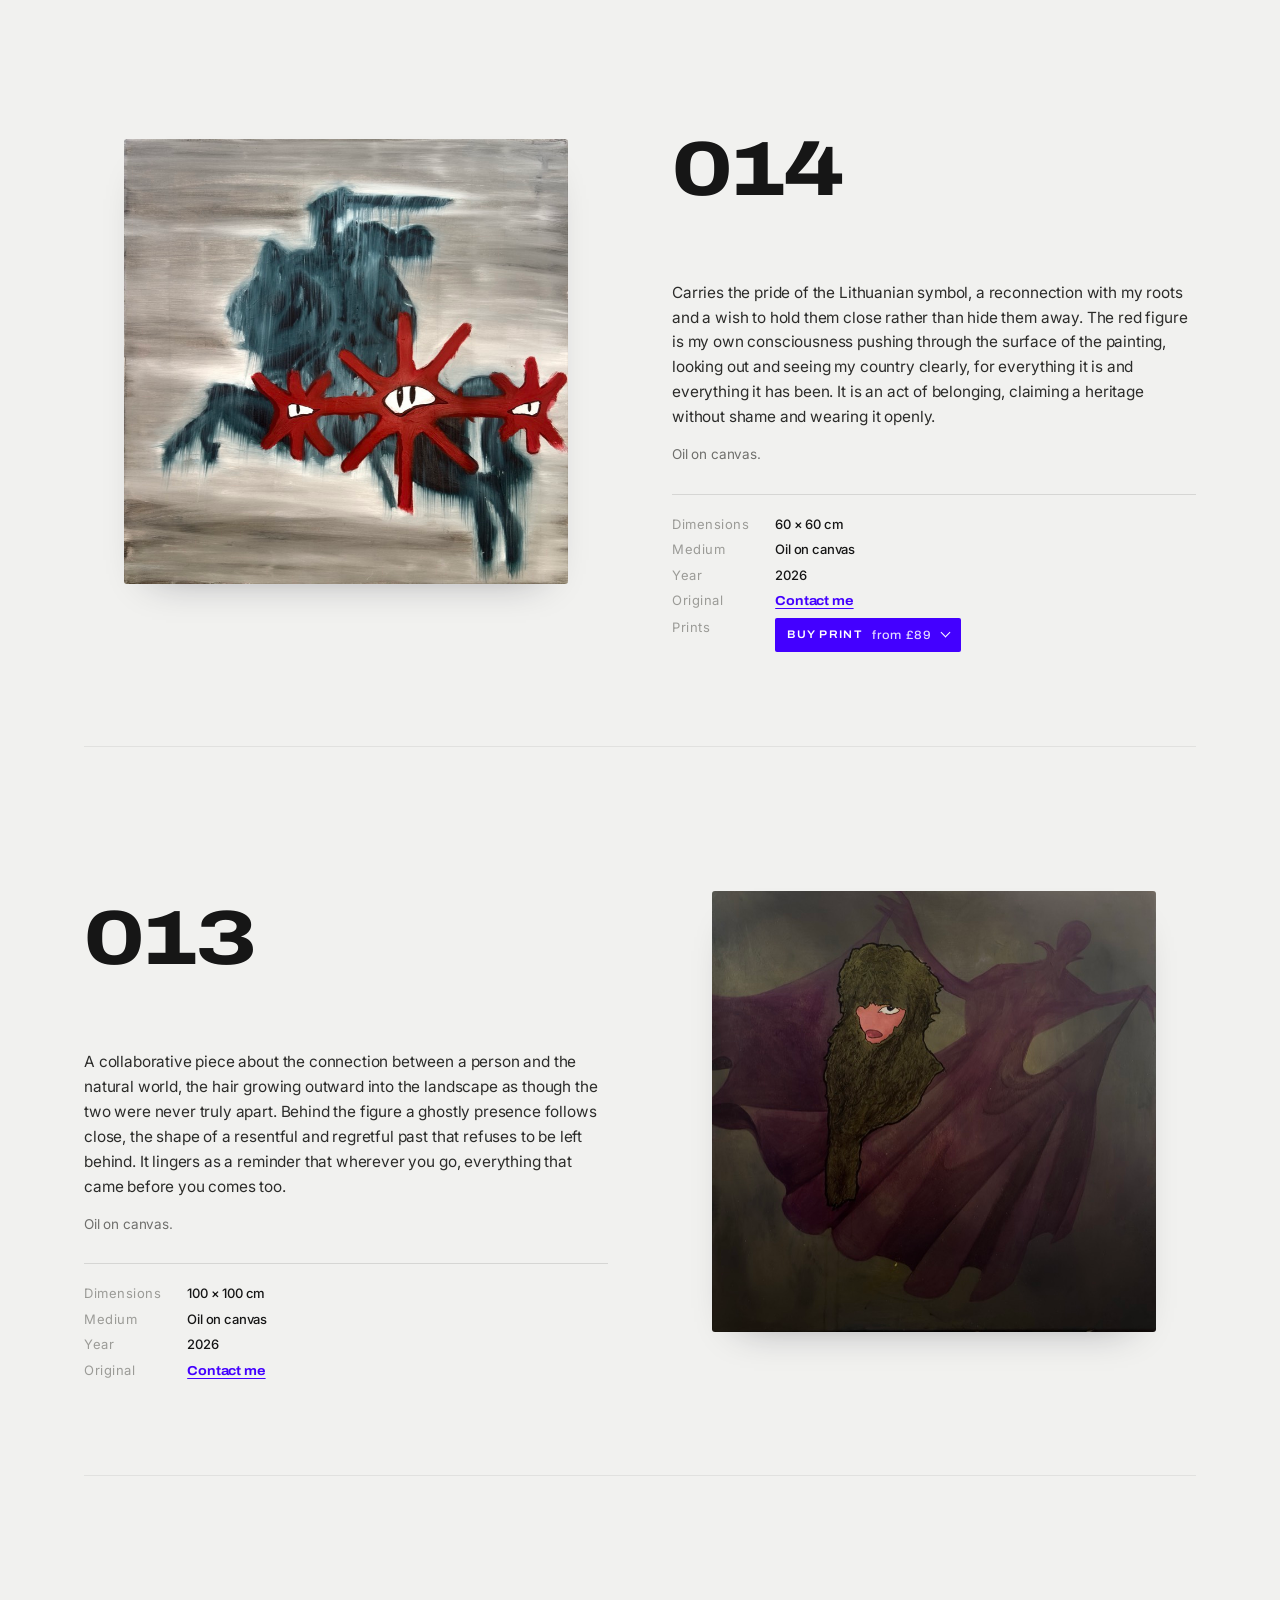
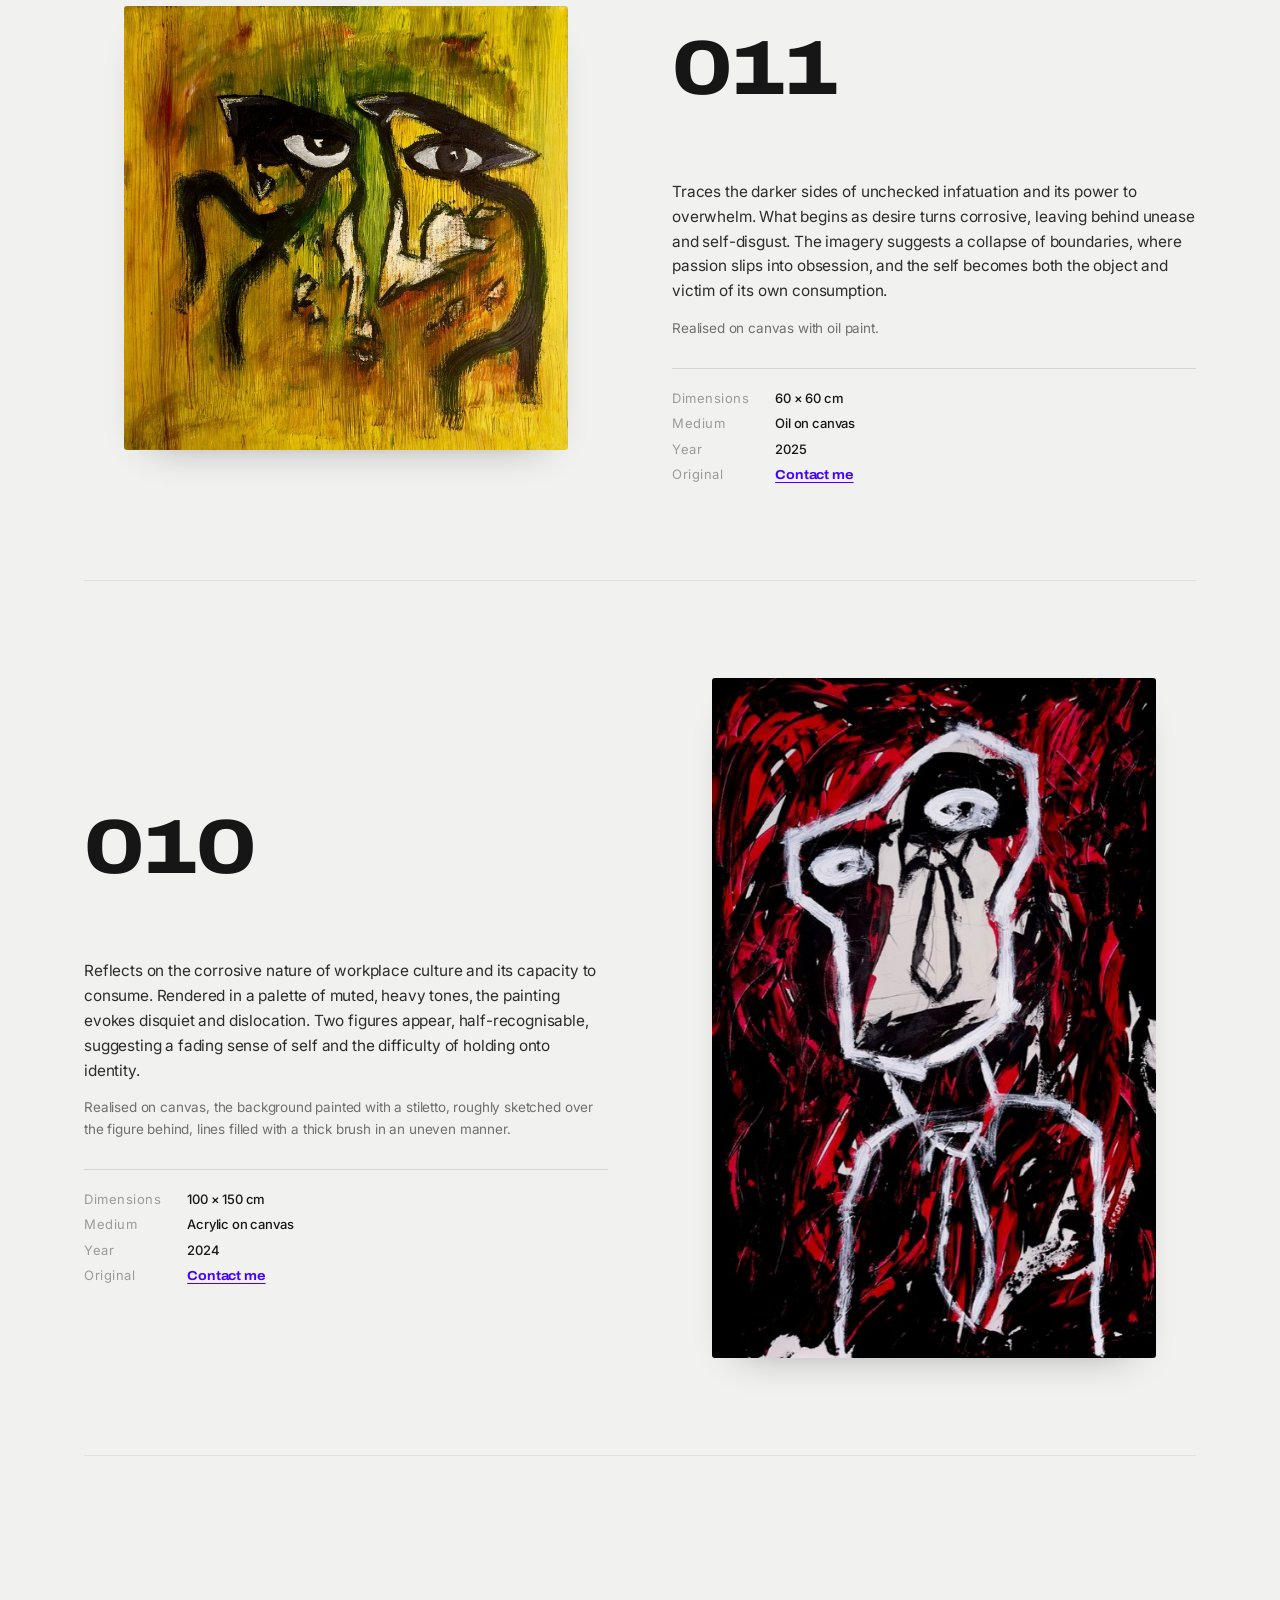
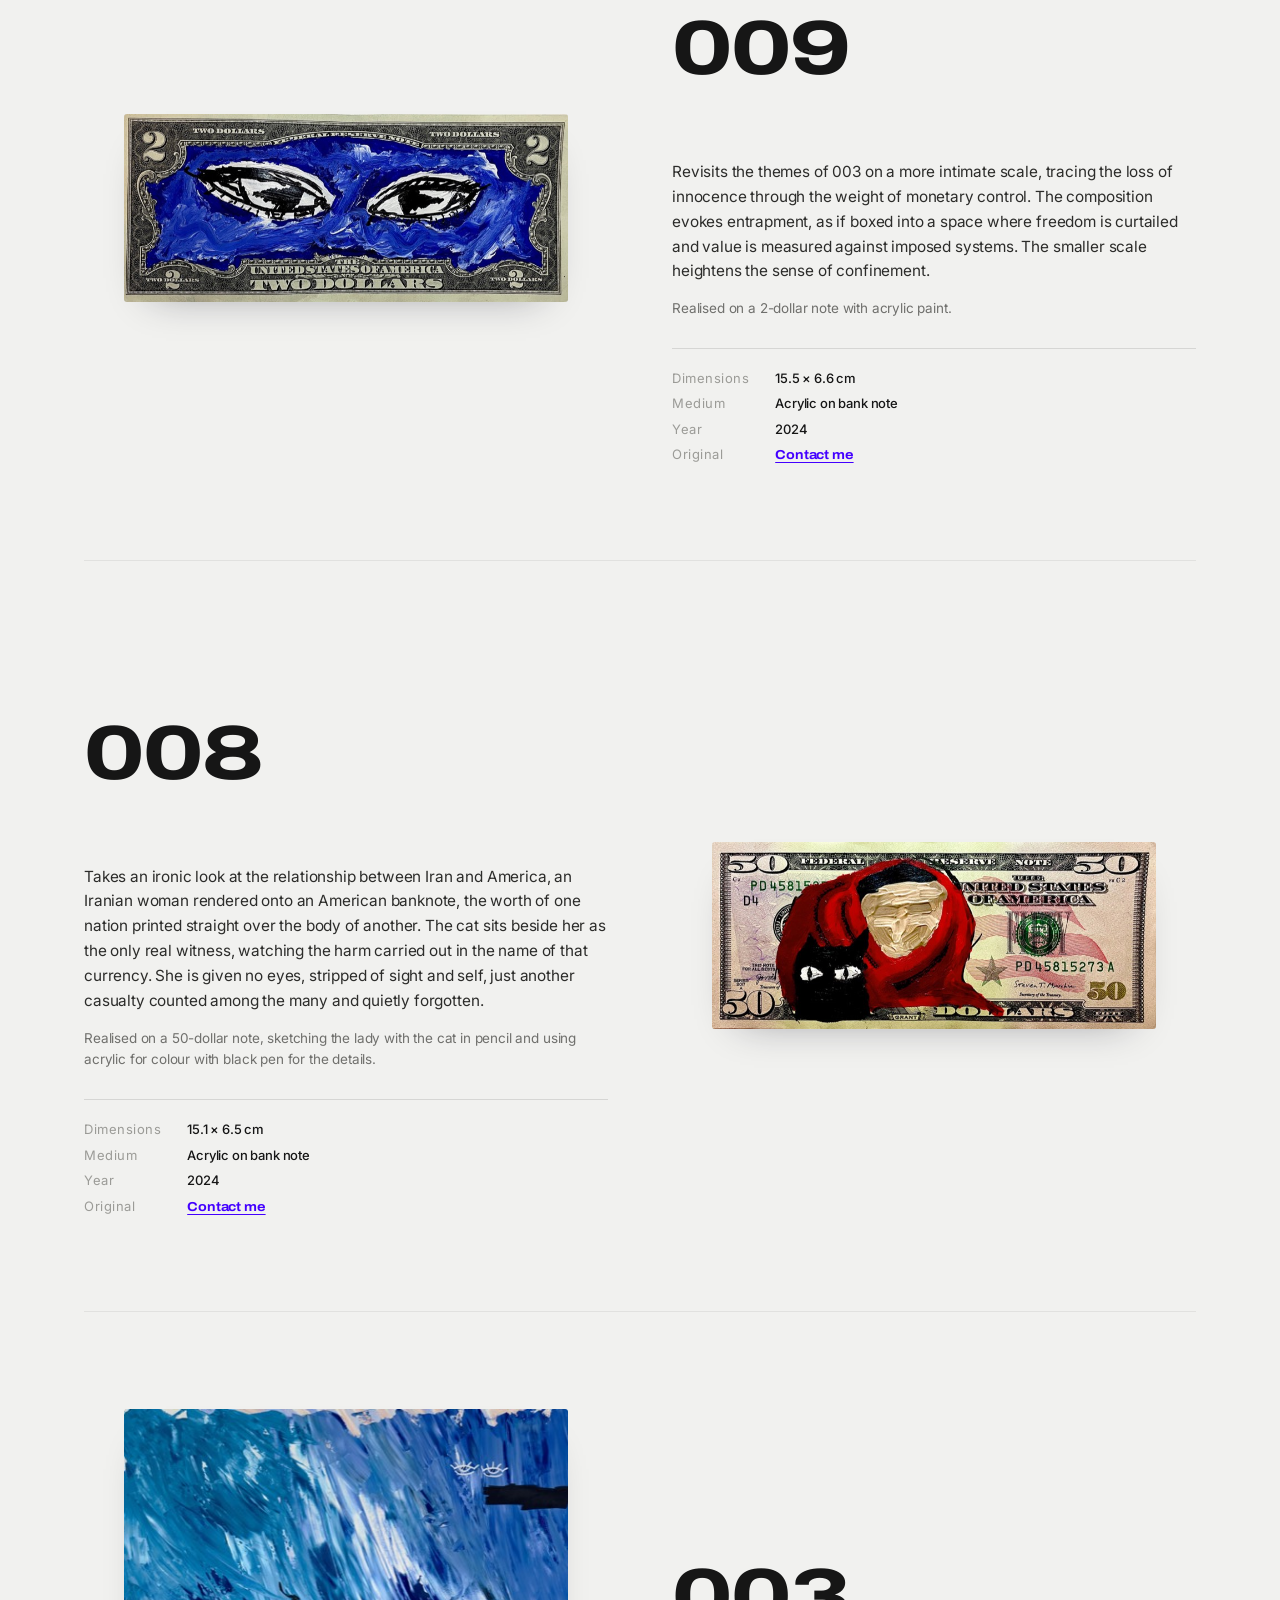
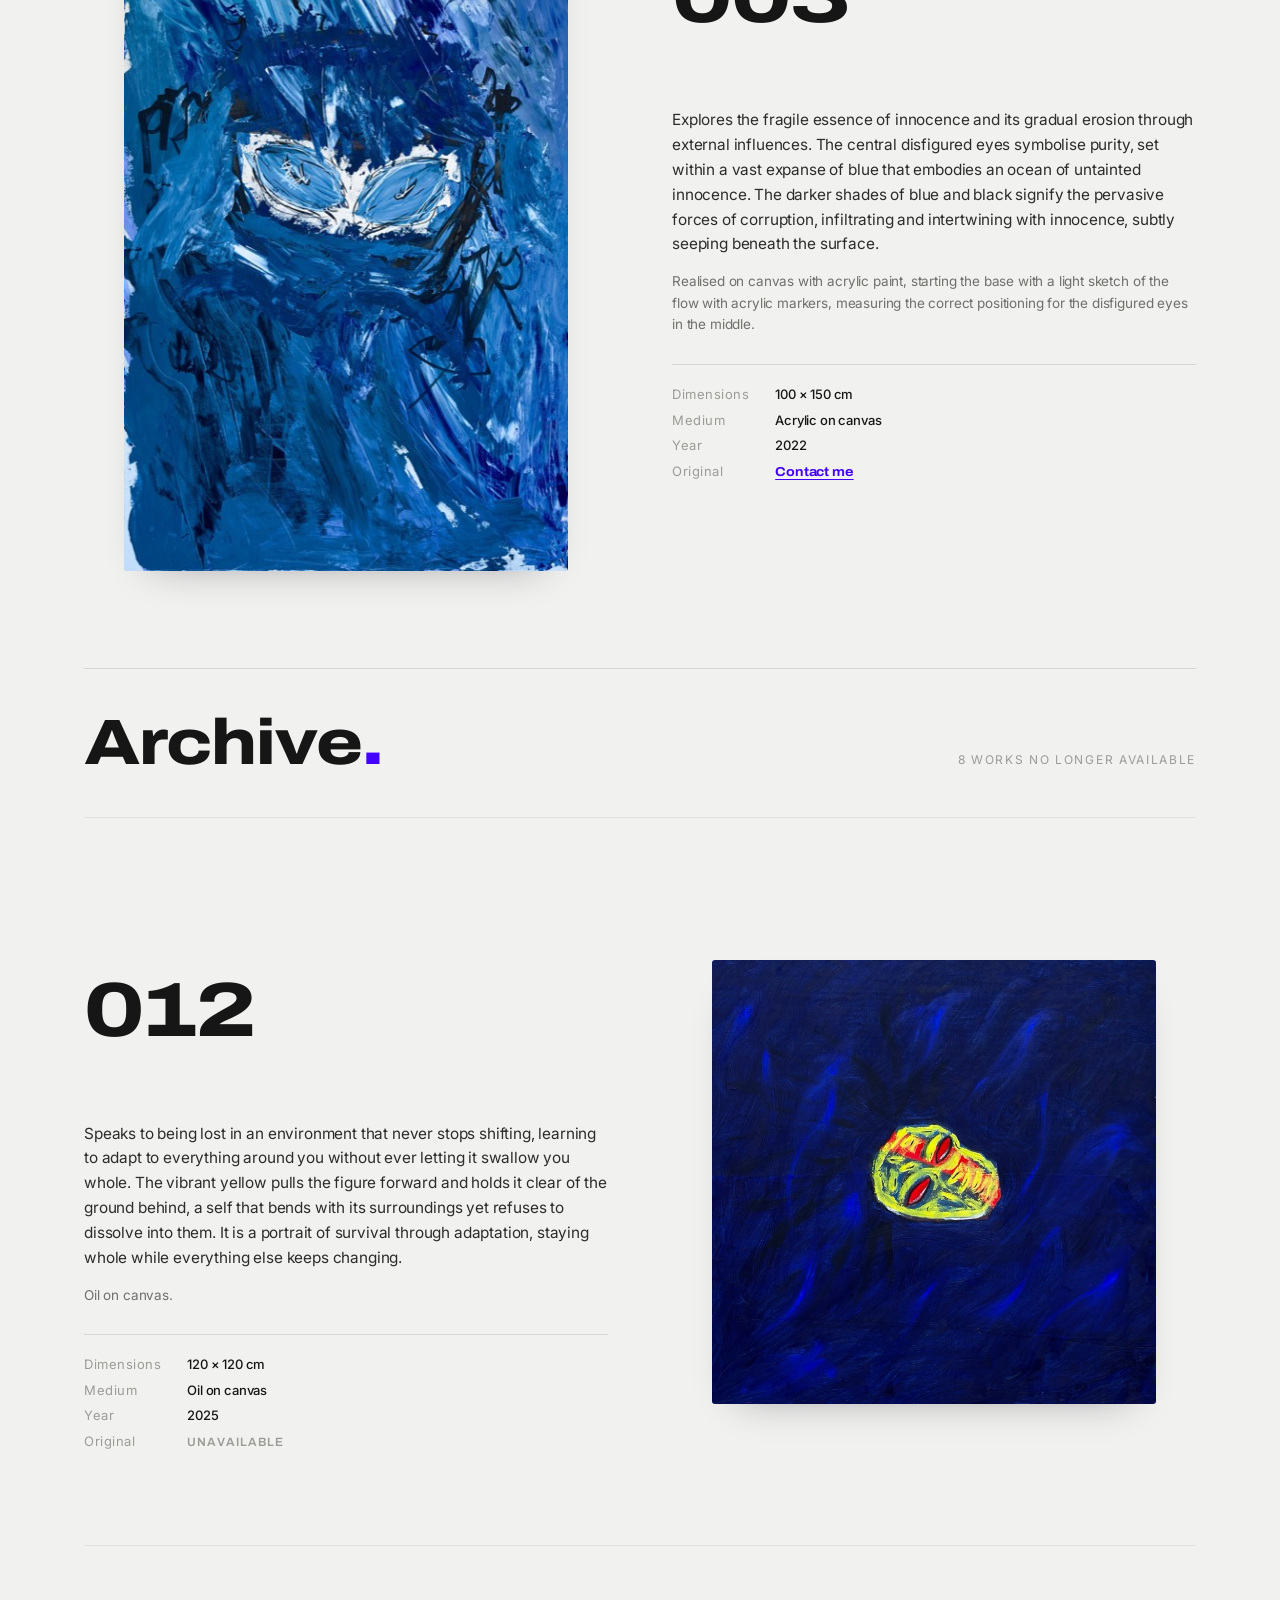
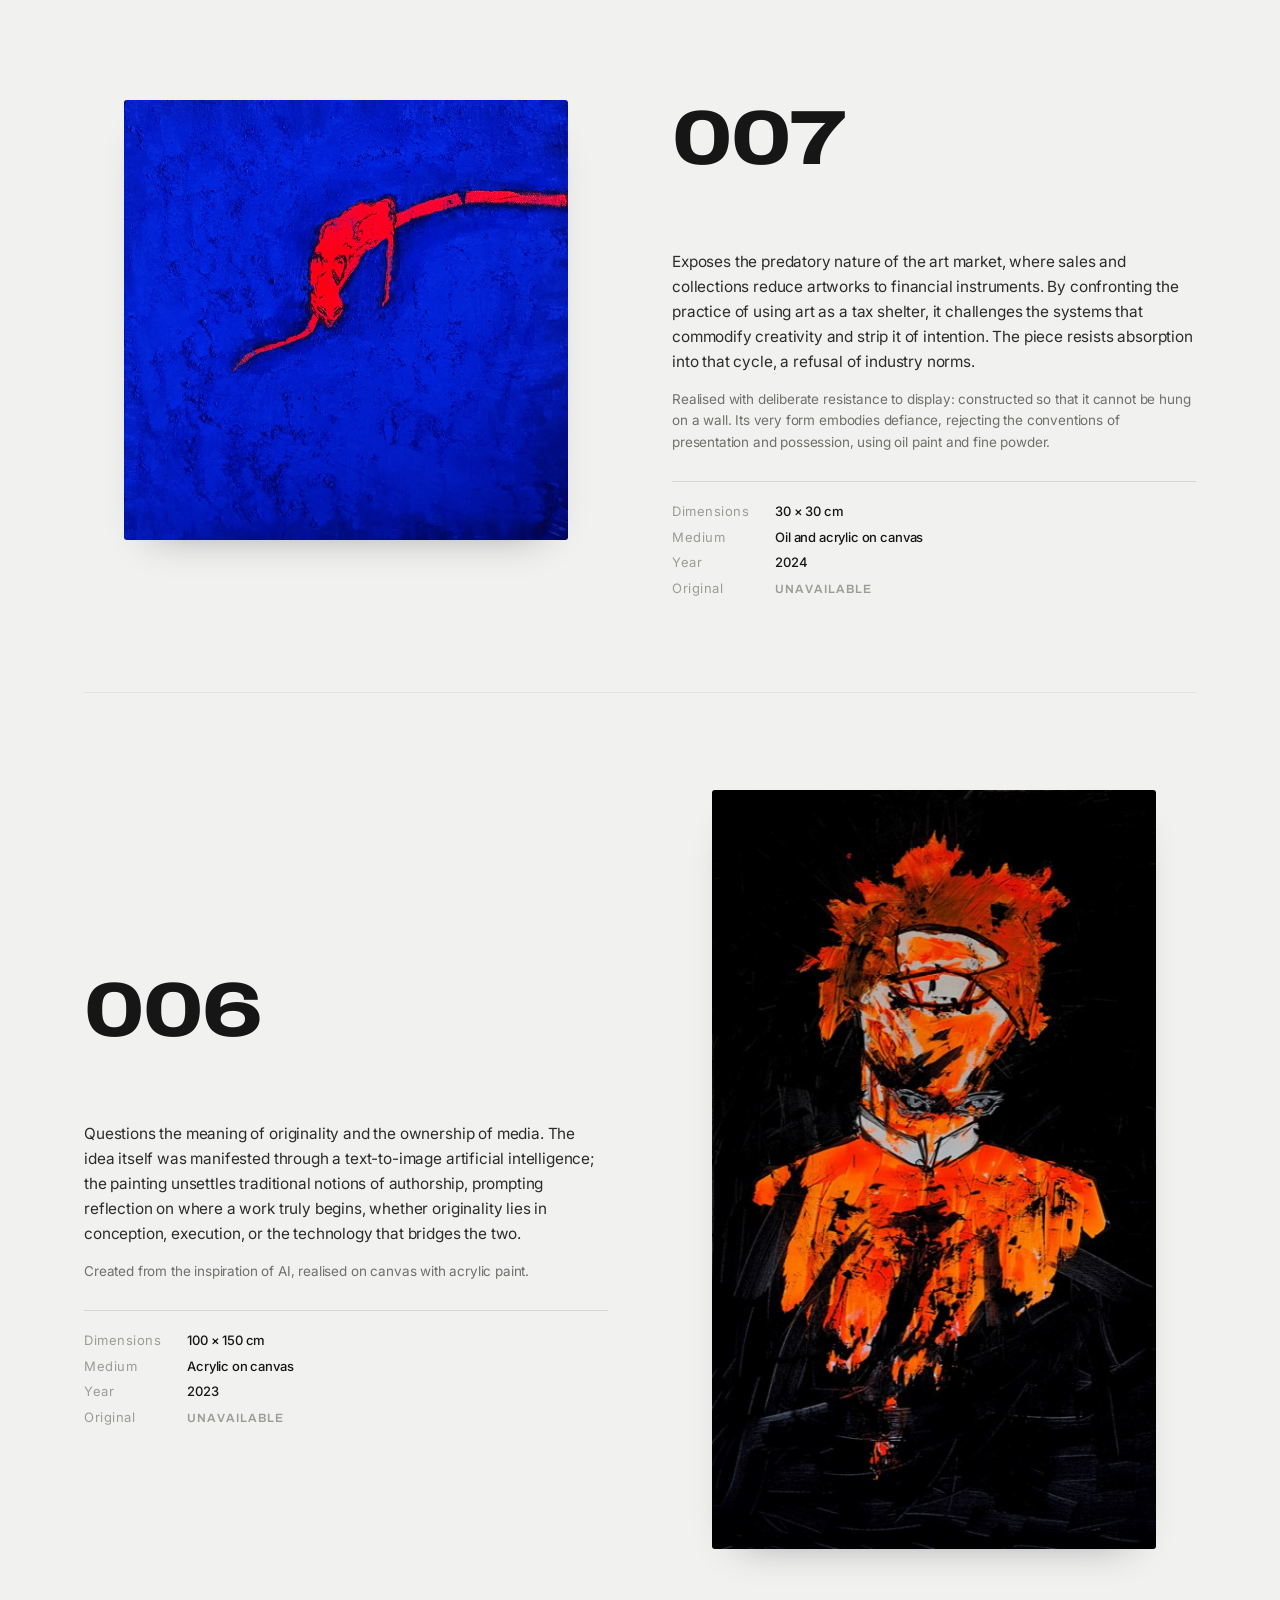
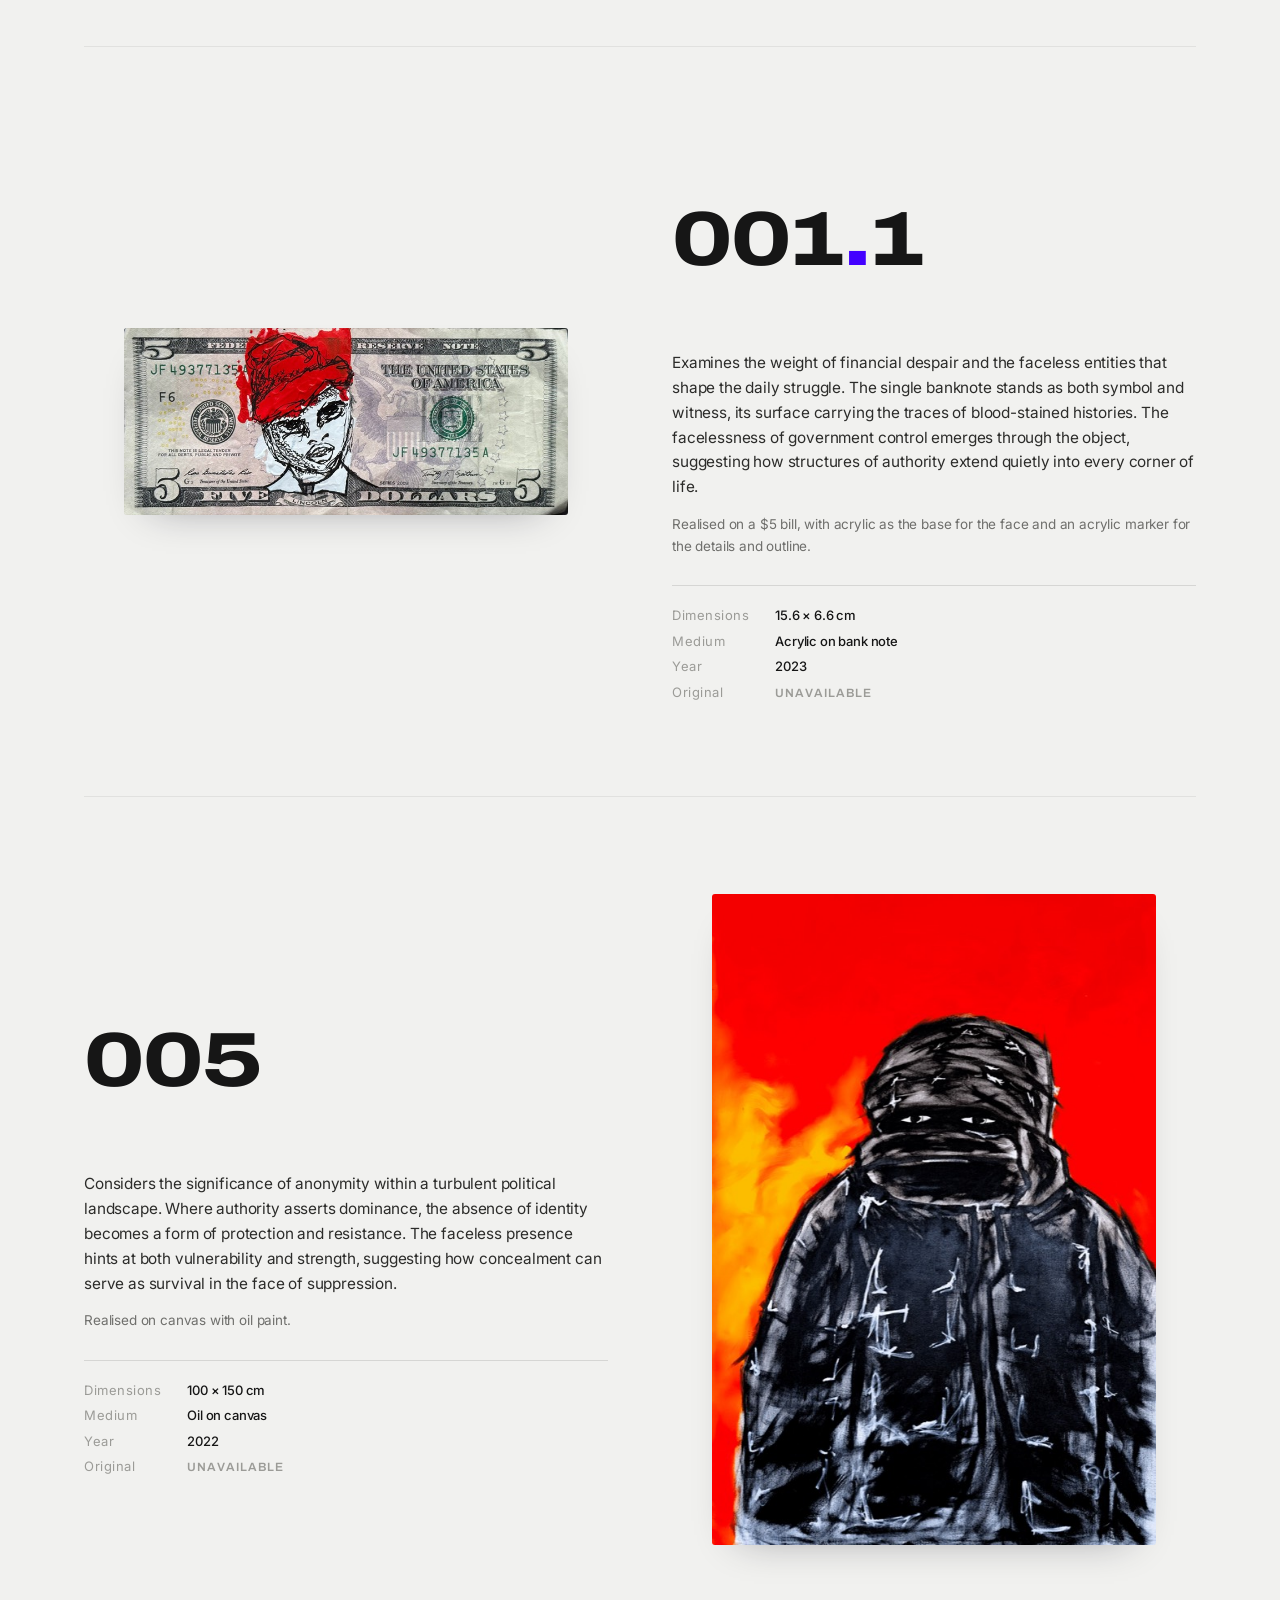
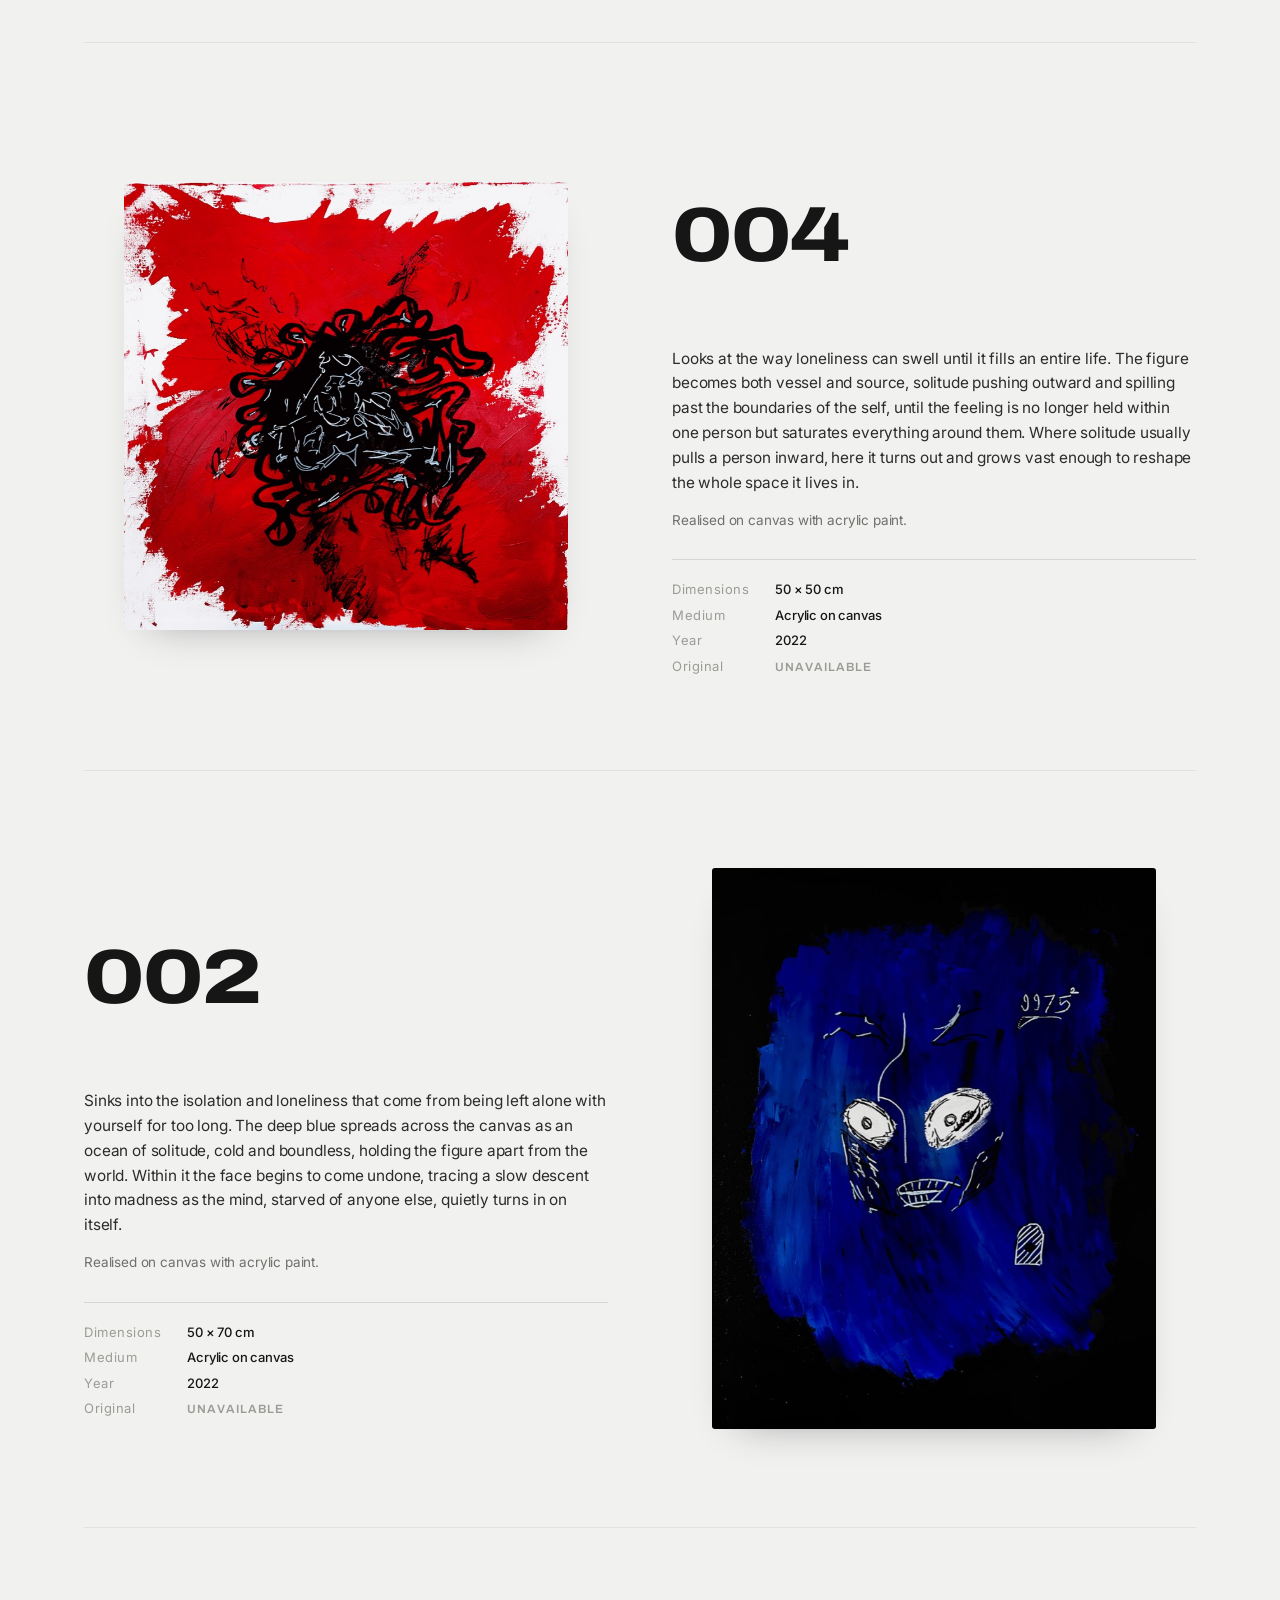
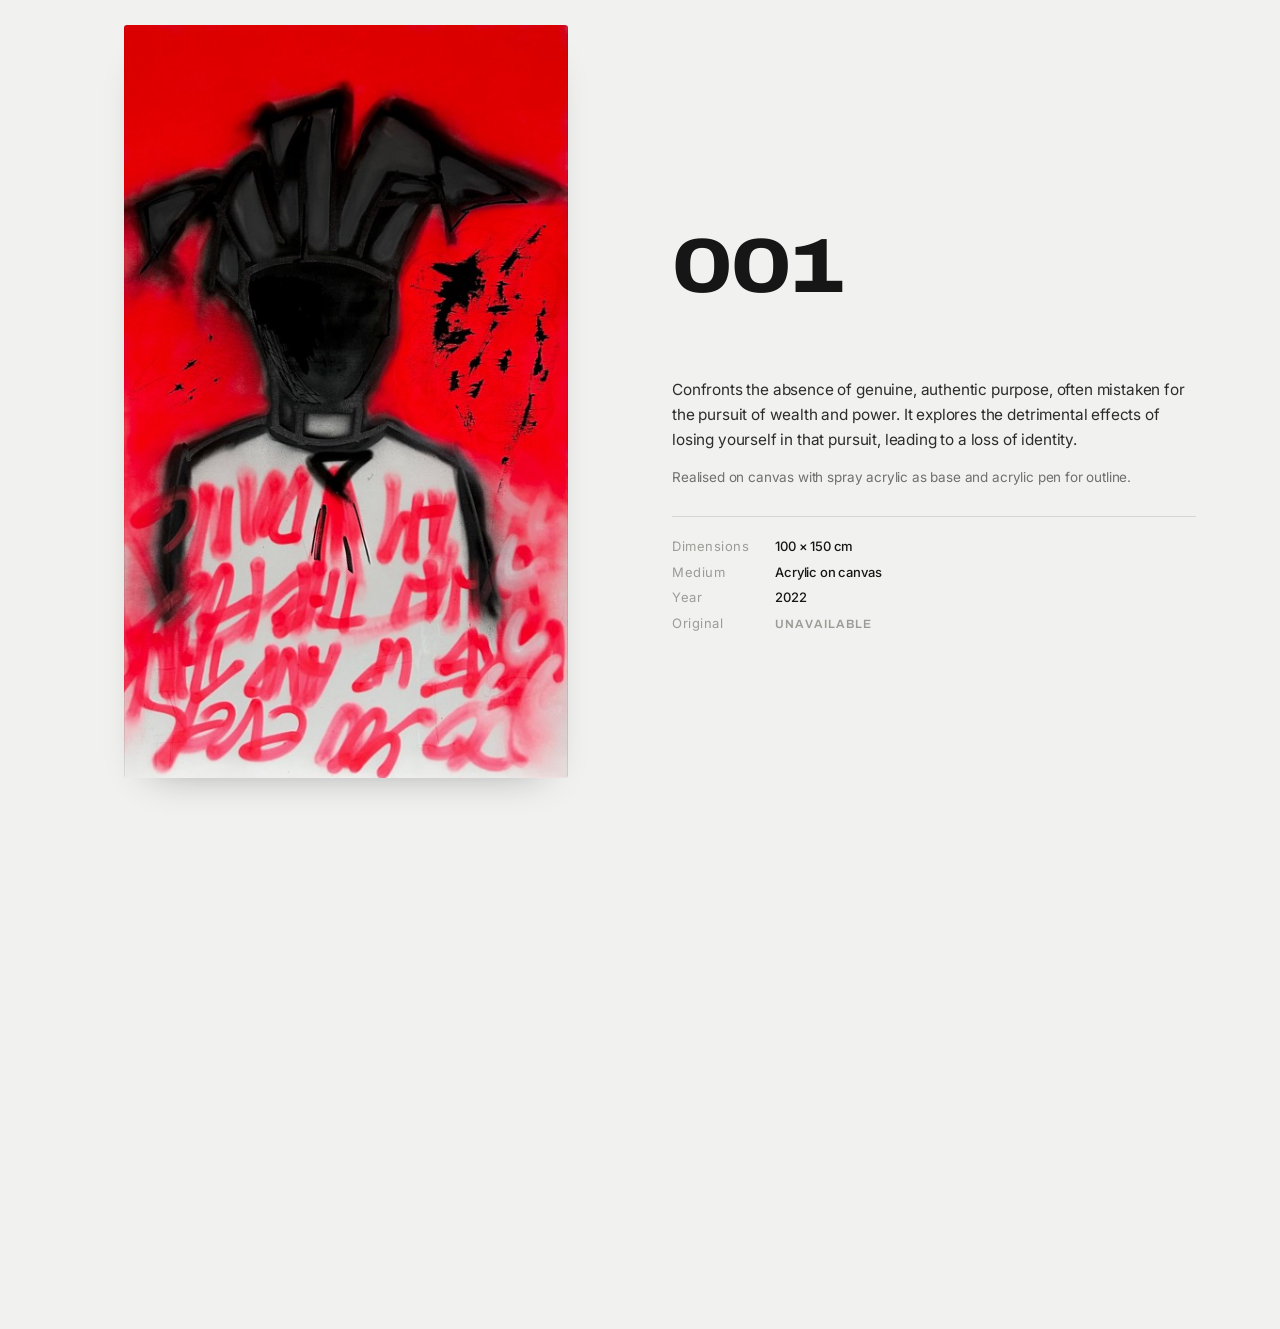
==== commit e4287e0b: "Drop the self-referential Fine Art nav item on the catalogue The wordmark now reads "Fine art." ther" ====
--- a/art.html
+++ b/art.html
@@ -27,14 +27,14 @@
 <link rel="icon" href="icon-512.png" sizes="512x512" type="image/png">
 <link rel="apple-touch-icon" href="apple-touch-icon.png">
 <link rel="preconnect" href="https://fonts.googleapis.com"><link rel="preconnect" href="https://fonts.gstatic.com" crossorigin><link href="https://fonts.googleapis.com/css2?family=Archivo:wdth,wght@100..125,500..900&family=Inter:wght@400;500;600&display=swap" rel="stylesheet">
-<link rel="stylesheet" href="styles.css?v=mwaozhco">
+<link rel="stylesheet" href="styles.css?v=mwap4oq3">
 </head>
 <script type="application/ld+json">{"@context":"https://schema.org","@type":"CollectionPage","name":"Fine Art Catalogue","description":"The complete catalogue of 18 original paintings by Matas.","url":"https://mat4s.com/art.html","inLanguage":"en-GB","author":{"@type":"Person","name":"Matas"},"mainEntity":{"@type":"ItemList","numberOfItems":18,"itemListElement":[{"@type":"ListItem","position":1,"item":{"@type":"VisualArtwork","name":"Work 018","image":"https://mat4s.com/assets/img-new-11.jpg","creator":{"@type":"Person","name":"Matas"},"artform":"Painting","artMedium":"Oil on canvas","dateCreated":"2026","size":"110 × 200 cm","abstract":"Made during the football World Cup, when the flag was everywhere and the mood around it had turned. The red cross carries national pride and racism at the same time, depending on who is looking, and here it runs straight through the girl's chest. The country is killing her from the inside, and in the same motion pinning her in place, holding her somewhere she has no way of leaving.","offers":{"@type":"Offer","availability":"https://schema.org/InStock","url":"https://mat4s.com/art.html","seller":{"@type":"Person","name":"Matas"}}}},{"@type":"ListItem","position":2,"item":{"@type":"VisualArtwork","name":"Work 017","image":"https://mat4s.com/assets/img-new-10.jpg","creator":{"@type":"Person","name":"Matas"},"artform":"Painting","artMedium":"Oil on canvas","dateCreated":"2026","size":"200 × 200 cm","abstract":"Traces the dissolving of the self against a world that refuses to settle into sense. Features pile over one another, eyes and mouths repeating where one face should be, the paint running and dripping as though the thing cannot hold its own shape. It came out of trying to understand the current political moment and the state of the world, and finding that the harder you look, the less of yourself stays intact.","offers":{"@type":"Offer","availability":"https://schema.org/InStock","url":"https://mat4s.com/art.html","seller":{"@type":"Person","name":"Matas"}}}},{"@type":"ListItem","position":3,"item":{"@type":"VisualArtwork","name":"Work 015","image":"https://mat4s.com/assets/img-new-08.jpg","creator":{"@type":"Person","name":"Matas"},"artform":"Painting","artMedium":"Oil on canvas","dateCreated":"2026","size":"75 × 70 cm","abstract":"A collaborative piece made as the cover for an upcoming music album. The faces are painted in the pan African colours, worn openly across the head as a mark of identity and belonging. The red ground behind them holds the frustration of the circumstances, the weight of having to sit still and keep from escalating when met with discrimination, of not being free to react the way others can when their skin happens to be a different colour to yours.","offers":{"@type":"Offer","availability":"https://schema.org/InStock","url":"https://mat4s.com/art.html","seller":{"@type":"Person","name":"Matas"}}}},{"@type":"ListItem","position":4,"item":{"@type":"VisualArtwork","name":"Work 014","image":"https://mat4s.com/assets/img-new-07.jpg","creator":{"@type":"Person","name":"Matas"},"artform":"Painting","artMedium":"Oil on canvas","dateCreated":"2026","size":"60 × 60 cm","abstract":"Carries the pride of the Lithuanian symbol, a reconnection with my roots and a wish to hold them close rather than hide them away. The red figure is my own consciousness pushing through the surface of the painting, looking out and seeing my country clearly, for everything it is and everything it has been. It is an act of belonging, claiming a heritage without shame and wearing it openly.","offers":{"@type":"Offer","availability":"https://schema.org/InStock","url":"https://mat4s.com/art.html","seller":{"@type":"Person","name":"Matas"}}}},{"@type":"ListItem","position":5,"item":{"@type":"VisualArtwork","name":"Work 013","image":"https://mat4s.com/assets/img-new-06.jpg","creator":{"@type":"Person","name":"Matas"},"artform":"Painting","artMedium":"Oil on canvas","dateCreated":"2026","size":"100 × 100 cm","abstract":"A collaborative piece about the connection between a person and the natural world, the hair growing outward into the landscape as though the two were never truly apart. Behind the figure a ghostly presence follows close, the shape of a resentful and regretful past that refuses to be left behind. It lingers as a reminder that wherever you go, everything that came before you comes too.","offers":{"@type":"Offer","availability":"https://schema.org/InStock","url":"https://mat4s.com/art.html","seller":{"@type":"Person","name":"Matas"}}}},{"@type":"ListItem","position":6,"item":{"@type":"VisualArtwork","name":"Work 012","image":"https://mat4s.com/assets/img-new-05.jpg","creator":{"@type":"Person","name":"Matas"},"artform":"Painting","artMedium":"Oil on canvas","dateCreated":"2025","size":"120 × 120 cm","abstract":"Speaks to being lost in an environment that never stops shifting, learning to adapt to everything around you without ever letting it swallow you whole. The vibrant yellow pulls the figure forward and holds it clear of the ground behind, a self that bends with its surroundings yet refuses to dissolve into them. It is a portrait of survival through adaptation, staying whole while everything else keeps changing.","offers":{"@type":"Offer","availability":"https://schema.org/SoldOut","url":"https://mat4s.com/art.html","seller":{"@type":"Person","name":"Matas"}}}},{"@type":"ListItem","position":7,"item":{"@type":"VisualArtwork","name":"Work 011","image":"https://mat4s.com/assets/img-b01cbe59-e2d8-43f0-8ff6-9f8cd67b78cc.jpg","creator":{"@type":"Person","name":"Matas"},"artform":"Painting","artMedium":"Oil on canvas","dateCreated":"2025","size":"60 × 60 cm","abstract":"Traces the darker sides of unchecked infatuation and its power to overwhelm. What begins as desire turns corrosive, leaving behind unease and self-disgust. The imagery suggests a collapse of boundaries, where passion slips into obsession, and the self becomes both the object and victim of its own consumption.","offers":{"@type":"Offer","availability":"https://schema.org/InStock","price":"725","priceCurrency":"GBP","url":"https://mat4s.com/art.html","seller":{"@type":"Person","name":"Matas"}}}},{"@type":"ListItem","position":8,"item":{"@type":"VisualArtwork","name":"Work 010","image":"https://mat4s.com/assets/img-d51b01d7-4450-4bf9-b7cd-f0d9324e289b.jpg","creator":{"@type":"Person","name":"Matas"},"artform":"Painting","artMedium":"Acrylic on canvas","dateCreated":"2024","size":"100 × 150 cm","abstract":"Reflects on the corrosive nature of workplace culture and its capacity to consume. Rendered in a palette of muted, heavy tones, the painting evokes disquiet and dislocation. Two figures appear, half-recognisable, suggesting a fading sense of self and the difficulty of holding onto identity.","offers":{"@type":"Offer","availability":"https://schema.org/InStock","price":"1100","priceCurrency":"GBP","url":"https://mat4s.com/art.html","seller":{"@type":"Person","name":"Matas"}}}},{"@type":"ListItem","position":9,"item":{"@type":"VisualArtwork","name":"Work 009","image":"https://mat4s.com/assets/img-8b59a1f1-c239-43d4-9979-f3254cedb56a.jpg","creator":{"@type":"Person","name":"Matas"},"artform":"Painting","artMedium":"Acrylic on bank note","dateCreated":"2024","size":"15.5 × 6.6 cm","abstract":"Revisits the themes of 003 on a more intimate scale, tracing the loss of innocence through the weight of monetary control. The composition evokes entrapment, as if boxed into a space where freedom is curtailed and value is measured against imposed systems. The smaller scale heightens the sense of confinement.","offers":{"@type":"Offer","availability":"https://schema.org/InStock","price":"275","priceCurrency":"GBP","url":"https://mat4s.com/art.html","seller":{"@type":"Person","name":"Matas"}}}},{"@type":"ListItem","position":10,"item":{"@type":"VisualArtwork","name":"Work 008","image":"https://mat4s.com/assets/img-81e28c86-865a-480e-8396-a0b910a30fb2.jpg","creator":{"@type":"Person","name":"Matas"},"artform":"Painting","artMedium":"Acrylic on bank note","dateCreated":"2024","size":"15.1 × 6.5 cm","abstract":"Takes an ironic look at the relationship between Iran and America, an Iranian woman rendered onto an American banknote, the worth of one nation printed straight over the body of another. The cat sits beside her as the only real witness, watching the harm carried out in the name of that currency. She is given no eyes, stripped of sight and self, just another casualty counted among the many and quietly forgotten.","offers":{"@type":"Offer","availability":"https://schema.org/InStock","price":"375","priceCurrency":"GBP","url":"https://mat4s.com/art.html","seller":{"@type":"Person","name":"Matas"}}}},{"@type":"ListItem","position":11,"item":{"@type":"VisualArtwork","name":"Work 007","image":"https://mat4s.com/assets/img-9c4986b9-90ee-48c9-8bc0-05dc934ac0ad.jpg","creator":{"@type":"Person","name":"Matas"},"artform":"Painting","artMedium":"Oil and acrylic on canvas","dateCreated":"2024","size":"30 × 30 cm","abstract":"Exposes the predatory nature of the art market, where sales and collections reduce artworks to financial instruments. By confronting the practice of using art as a tax shelter, it challenges the systems that commodify creativity and strip it of intention. The piece resists absorption into that cycle, a refusal of industry norms.","offers":{"@type":"Offer","availability":"https://schema.org/SoldOut","url":"https://mat4s.com/art.html","seller":{"@type":"Person","name":"Matas"}}}},{"@type":"ListItem","position":12,"item":{"@type":"VisualArtwork","name":"Work 006","image":"https://mat4s.com/assets/img-8d0863b2-504a-43ad-9a31-b4f67ece96c8.jpg","creator":{"@type":"Person","name":"Matas"},"artform":"Painting","artMedium":"Acrylic on canvas","dateCreated":"2023","size":"100 × 150 cm","abstract":"Questions the meaning of originality and the ownership of media. The idea itself was manifested through a text-to-image artificial intelligence; the painting unsettles traditional notions of authorship, prompting reflection on where a work truly begins, whether originality lies in conception, execution, or the technology that bridges the two.","offers":{"@type":"Offer","availability":"https://schema.org/SoldOut","url":"https://mat4s.com/art.html","seller":{"@type":"Person","name":"Matas"}}}},{"@type":"ListItem","position":13,"item":{"@type":"VisualArtwork","name":"Work 001.1","image":"https://mat4s.com/assets/img-a86574f8-7e68-40d0-95b6-8b289221bf09.jpg","creator":{"@type":"Person","name":"Matas"},"artform":"Painting","artMedium":"Acrylic on bank note","dateCreated":"2023","size":"15.6 × 6.6 cm","abstract":"Examines the weight of financial despair and the faceless entities that shape the daily struggle. The single banknote stands as both symbol and witness, its surface carrying the traces of blood-stained histories. The facelessness of government control emerges through the object, suggesting how structures of authority extend quietly into every corner of life.","offers":{"@type":"Offer","availability":"https://schema.org/SoldOut","url":"https://mat4s.com/art.html","seller":{"@type":"Person","name":"Matas"}}}},{"@type":"ListItem","position":14,"item":{"@type":"VisualArtwork","name":"Work 005","image":"https://mat4s.com/assets/img-a5b54075-f5e3-4a4c-98c6-930391dec989.jpg","creator":{"@type":"Person","name":"Matas"},"artform":"Painting","artMedium":"Oil on canvas","dateCreated":"2022","size":"100 × 150 cm","abstract":"Considers the significance of anonymity within a turbulent political landscape. Where authority asserts dominance, the absence of identity becomes a form of protection and resistance. The faceless presence hints at both vulnerability and strength, suggesting how concealment can serve as survival in the face of suppression.","offers":{"@type":"Offer","availability":"https://schema.org/SoldOut","url":"https://mat4s.com/art.html","seller":{"@type":"Person","name":"Matas"}}}},{"@type":"ListItem","position":15,"item":{"@type":"VisualArtwork","name":"Work 004","image":"https://mat4s.com/assets/img-8cd8e54d-08d6-4fa5-ba80-a523fd7424c2.jpg","creator":{"@type":"Person","name":"Matas"},"artform":"Painting","artMedium":"Acrylic on canvas","dateCreated":"2022","size":"50 × 50 cm","abstract":"Looks at the way loneliness can swell until it fills an entire life. The figure becomes both vessel and source, solitude pushing outward and spilling past the boundaries of the self, until the feeling is no longer held within one person but saturates everything around them. Where solitude usually pulls a person inward, here it turns out and grows vast enough to reshape the whole space it lives in.","offers":{"@type":"Offer","availability":"https://schema.org/SoldOut","url":"https://mat4s.com/art.html","seller":{"@type":"Person","name":"Matas"}}}},{"@type":"ListItem","position":16,"item":{"@type":"VisualArtwork","name":"Work 003","image":"https://mat4s.com/assets/img-cd3be181-369c-4c3b-9103-0a0d3c45fcec.jpg","creator":{"@type":"Person","name":"Matas"},"artform":"Painting","artMedium":"Acrylic on canvas","dateCreated":"2022","size":"100 × 150 cm","abstract":"Explores the fragile essence of innocence and its gradual erosion through external influences. The central disfigured eyes symbolise purity, set within a vast expanse of blue that embodies an ocean of untainted innocence. The darker shades of blue and black signify the pervasive forces of corruption, infiltrating and intertwining with innocence, subtly seeping beneath the surface.","offers":{"@type":"Offer","availability":"https://schema.org/InStock","price":"1250","priceCurrency":"GBP","url":"https://mat4s.com/art.html","seller":{"@type":"Person","name":"Matas"}}}},{"@type":"ListItem","position":17,"item":{"@type":"VisualArtwork","name":"Work 002","image":"https://mat4s.com/assets/img-45a74f5e-d016-427e-a1b7-248f466e1ce7.jpg","creator":{"@type":"Person","name":"Matas"},"artform":"Painting","artMedium":"Acrylic on canvas","dateCreated":"2022","size":"50 × 70 cm","abstract":"Sinks into the isolation and loneliness that come from being left alone with yourself for too long. The deep blue spreads across the canvas as an ocean of solitude, cold and boundless, holding the figure apart from the world. Within it the face begins to come undone, tracing a slow descent into madness as the mind, starved of anyone else, quietly turns in on itself.","offers":{"@type":"Offer","availability":"https://schema.org/SoldOut","url":"https://mat4s.com/art.html","seller":{"@type":"Person","name":"Matas"}}}},{"@type":"ListItem","position":18,"item":{"@type":"VisualArtwork","name":"Work 001","image":"https://mat4s.com/assets/img-b364f682-e3d1-416a-80cf-90b556a73d99.jpg","creator":{"@type":"Person","name":"Matas"},"artform":"Painting","artMedium":"Acrylic on canvas","dateCreated":"2022","size":"100 × 150 cm","abstract":"Confronts the absence of genuine, authentic purpose, often mistaken for the pursuit of wealth and power. It explores the detrimental effects of losing yourself in that pursuit, leading to a loss of identity.","offers":{"@type":"Offer","availability":"https://schema.org/SoldOut","url":"https://mat4s.com/art.html","seller":{"@type":"Person","name":"Matas"}}}}]}}</script>
 <body>
 <header class="site-head">
   <a class="brand" href="index.html">Fine art<span class="dot">.</span></a>
   <nav class="nav" aria-label="Primary">
-    <a href="art.html" aria-current="page">Fine&nbsp;Art</a>
+    
     
     <a href="mailto:matas@mail.com">Contact</a>
     <a href="index.html">Back</a>
@@ -427,6 +427,6 @@
 </aside>
 <div class="cart-scrim" hidden></div>
 <script>window.__CHECKOUT__ = "https://mat4s-checkout.mat4s.workers.dev"; window.__DELIVERY__ = {"uk":0,"intl":2000};</script>
-<script src="cart.js?v=mwaozhco"></script>
-<script src="script.js?v=mwaozhco"></script>
+<script src="cart.js?v=mwap4oq3"></script>
+<script src="script.js?v=mwap4oq3"></script>
 </body></html>
